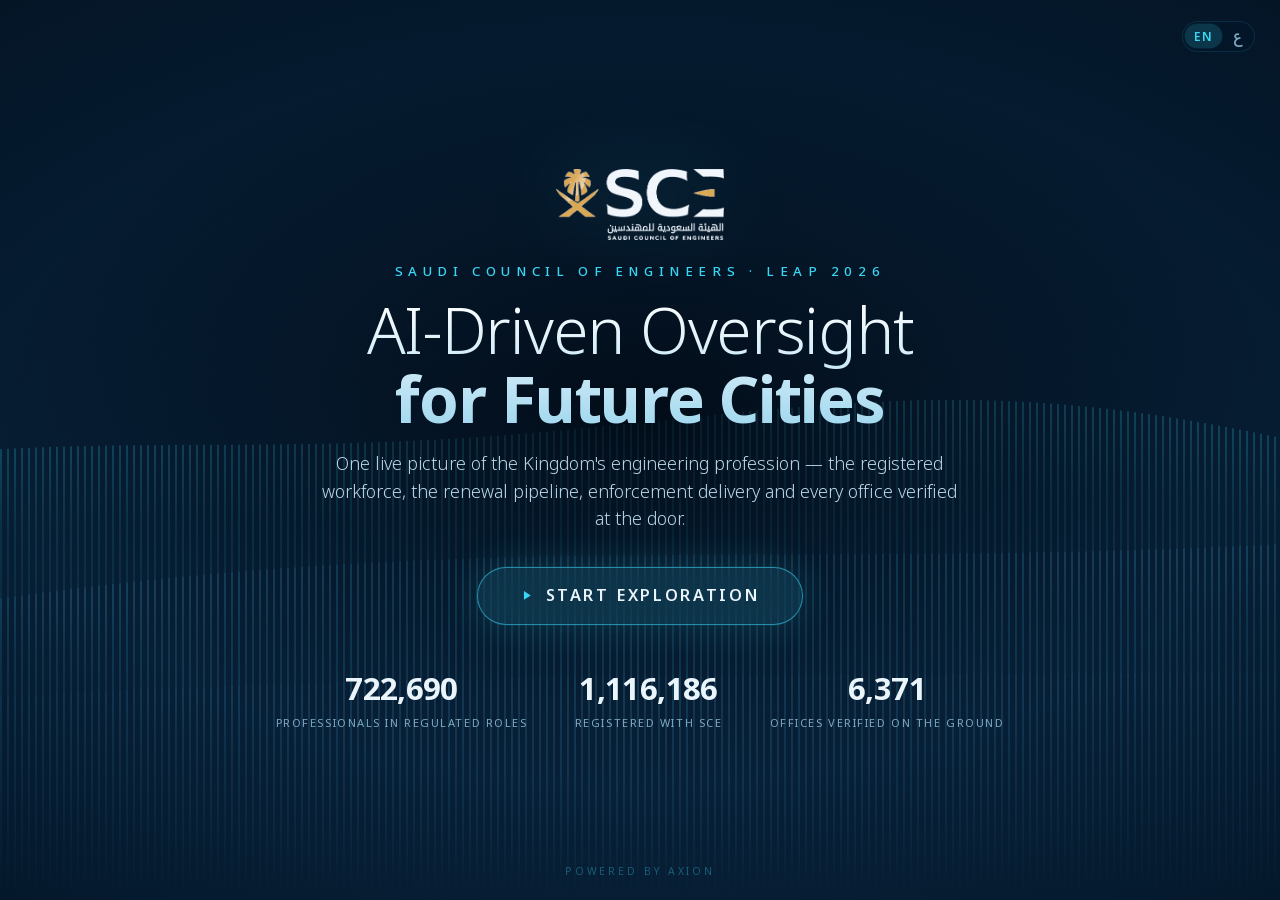
==== SCE_LEAP_2026.html @ 576e84fd "Initial commit: SCE LEAP KPI dashboards and calculation pack Complete pack with dashboards, KPI calc" ====
<!doctype html>
<html lang="en" dir="ltr">
  <head>
    <meta charset="utf-8" />
    <meta name="viewport" content="width=device-width, initial-scale=1" />
    <title>SCE · Smart Monitoring Center — LEAP 2026</title>
    <meta name="description" content="Saudi Council of Engineers national monitoring dashboards, LEAP 2026." />

    <!-- Everything below is local. The wall has no internet: no CDN, no fonts
         from the network, no map tiles. -->
    <style>
/* Design tokens: SCE colour story on Axion structure.
   Colours come from Data Files/cc.css, everything structural (radii, hairlines,
   spacing, motion, glass) from axion.gen.web frontend/src/app/globals.css. */

@font-face {
  font-family: 'Noto Sans';
  src: url('[data-uri]') format('woff2');
  font-weight: 300 700;
  font-style: normal;
  font-display: block;
}

@font-face {
  font-family: 'Noto Sans Arabic';
  src: url('[data-uri]') format('woff2');
  font-weight: 300 700;
  font-style: normal;
  font-display: block;
}

:root {
  /* --- SCE palette --- */
  --cy: #39d7f5;
  --gold: #d4af5a;
  --green: #3ee6a4;
  --purple: #b48af5;
  --tx: #e9f4fb;
  --tx-2: #bcd8ea;
  --mut: #7fa8c2;
  --mut-2: #5d86a3;
  --sce-navy: #233755;

  --cy-rgb: 57, 215, 245;
  --ink: #03101f;

  --bg: radial-gradient(1900px 1100px at 50% 26%, #062036 0%, #03101f 55%, #020813 100%);
  --scanline: repeating-linear-gradient(0deg, transparent 0 3px, rgba(var(--cy-rgb), 0.012) 3px 4px);

  /* --- Axion structure ---
     One 4px-stepped scale (4/8/12/16) so nested corners can be derived from
     it rather than picked by eye. */
  --radius-card: 16px;
  --radius-md: 12px;
  --radius-sm: 8px;
  --radius-xs: 4px;
  --radius-pill: 999px;

  --hairline: 0.5px;
  --panel-border: rgba(var(--cy-rgb), 0.18);
  --panel-border-strong: rgba(var(--cy-rgb), 0.3);
  --separator: rgba(var(--cy-rgb), 0.12);

  --surface: linear-gradient(165deg, rgba(7, 34, 58, 0.72), rgba(4, 21, 37, 0.82));
  --surface-flat: rgba(4, 24, 43, 0.84);
  --control: rgba(var(--cy-rgb), 0.06);
  --control-hover: rgba(var(--cy-rgb), 0.12);
  --track: rgba(var(--cy-rgb), 0.1);

  /* One scaling unit drives every size, so the board is designed once at
     2880x1152 and still reads on a laptop preview.

     `--u-scale` is the only knob the room ever needs: the wall's real viewing
     distance is not known until the stand is built, so `[` and `]` nudge it
     live (see shell.js) and the choice is remembered. 1.3 is the default —
     Axion's product scale proportionally upscaled to 2880, then a quarter
     larger again, which is the difference between "a dashboard on a big
     monitor" and something readable from across a stand. */
  --u-scale: 1.3;
  --u: clamp(0.74px, min(100vw / 2880, 100vh / 1152) * var(--u-scale), 2.4px);

  --pad-card: calc(16 * var(--u));
  --gap-grid: calc(8 * var(--u));

  /* Axion's own type scale, expressed in units instead of px: a 14px card
     title becomes 20u, a 12px chip 16u, an 11px axis tick 11 chart-units. At
     the default --u-scale the wall lands on 26px titles and 75px indicators. */
  --fs-title: calc(20 * var(--u));
  --fs-chip: calc(16 * var(--u));
  --fs-label: calc(16.5 * var(--u));
  --fs-body: calc(20 * var(--u));
  --fs-note: calc(17 * var(--u));
  --fs-micro: calc(14 * var(--u));
  --fs-kpi: calc(58 * var(--u));
  --fs-kpi-sm: calc(42 * var(--u));
  --fs-kpi-lg: calc(70 * var(--u));
  --fs-hud: calc(74 * var(--u));

  /* Chart geometry unit. Every px constant in chart-dsl.js is multiplied by
     this, so Axion's ratios survive and only the scale changes: an 11px axis
     tick, a 3px bar radius and a 16px group gap keep their relationship at any
     resolution. Read once per resize by Chart.refreshUnit(). */
  --chart-u: calc(var(--u) * 1.45);

  --chart-grid: rgba(var(--cy-rgb), 0.1);
  --chart-tick: var(--mut);
  --chart-label: var(--tx-2);
  --chart-value: var(--tx);
  /* The ground a sunburst's sibling hairline is drawn in — the page behind the
     card, so the separator reads as a gap rather than a stroke. */
  --chart-ground: #051b30;

  /* Latin first even in Arabic: the Arabic subset carries no Latin glyphs, so
     digits and the few Latin words ("LEAP 2026", "SAR") need the fallback. */
  --font: 'Noto Sans', 'Noto Sans Arabic', -apple-system, BlinkMacSystemFont, 'Segoe UI', sans-serif;
  --font-ar: 'Noto Sans Arabic', 'Noto Sans', -apple-system, BlinkMacSystemFont, sans-serif;

  --ease: cubic-bezier(0.2, 0.8, 0.2, 1);
  --dur-fast: 160ms;
  --dur: 200ms;
  /* Marks and counters share one duration so a bar finishes growing on the
     same frame its number lands (Counter.DURATION). */
  --dur-enter: 600ms;

  --glow-spectrum: 0 0 0.5px 0.5px rgba(var(--cy-rgb), 0.12);
  --glow-drag: 0 24px 60px rgba(0, 0, 0, 0.7);
  --blur-glass: blur(24px);

  /* --- Chip-tabs motion (sliding-pill segmented control) ---
     Lead/trail split reads as a liquid stretch: the edge in the direction of
     travel arrives first, the trailing edge lags and catches up. */
  --chip-ease: var(--ease);
  --chip-ease-pop: cubic-bezier(0.34, 1.4, 0.64, 1);
  --chip-dur-lead: var(--dur-fast);
  --chip-dur-trail: 240ms;
  --chip-dur-press: 100ms;
  --chip-dur-pop: 220ms;
  --chip-hold: 100ms;
  --chip-fill: rgba(var(--cy-rgb), 0.16);
  /* In flight the pill thins out to a hairline ring rather than vanishing.
     A fully transparent travelling pill animates correctly but is invisible
     the whole way, which reads as no animation at all — the highlight simply
     blinks from one segment to the next. */
  --chip-fill-ghost: rgba(var(--cy-rgb), 0.06);
  --chip-rim: 0 0 0 0.5px rgba(var(--cy-rgb), 0.5);
  /* resting active state matches the steady spectrum glow every other
     active control on the dashboard uses (.lang-btn.is-on, [data-on] nav
     items); arrival gets a brief bloom on top before settling back to it. */
  --chip-glow-bloom: var(--glow-spectrum), 0 0 calc(6 * var(--u)) rgba(var(--cy-rgb), 0.4);

  /* --- Shell geometry --- */
  --shell-header: calc(96 * var(--u));
  --shell-ticker: calc(52 * var(--u));
  --shell-pad: calc(14 * var(--u));
  --grid-cols: 24;
  --grid-rows: 8;
  /* Fixed rather than scaled: the gesture maths reads it as a constant, and
     Axion's 8px gutter is right at any of the sizes this ever runs at. */
  --grid-gap: 8px;
}

    </style>
    <style>
*,
*::before,
*::after {
  box-sizing: border-box;
  margin: 0;
  padding: 0;
}

html,
body {
  height: 100%;
  overflow: hidden;
}

body {
  background: var(--bg) fixed;
  color: var(--tx);
  font: 400 14px/1.45 var(--font);
  -webkit-font-smoothing: antialiased;
  text-rendering: optimizeLegibility;
}

/* Command-centre scanline, above content but inert. */
body::after {
  content: '';
  position: fixed;
  inset: 0;
  pointer-events: none;
  z-index: 900;
}

button {
  font: inherit;
  color: inherit;
  background: none;
  border: none;
  cursor: pointer;
}

/* Numbers must never reflow while a counter runs, and a numeric run keeps its
   own LTR order inside Arabic copy — Axion's NUMERIC_ISOLATE. */
.num,
.ax-num,
.ax-kpi-value,
.hud-value {
  font-variant-numeric: tabular-nums;
  font-feature-settings: 'tnum' 1;
}

.ax-num,
.num {
  unicode-bidi: isolate;
}

/* The Arabic subset carries no Latin glyphs, so the stack keeps 'Noto Sans'
   behind it for digits, "LEAP 2026" and "SAR". */
[dir='rtl'],
.ar {
  font-family: var(--font-ar);
}

/* Arabic sits lower and taller than Latin at the same size; a touch less
   letter-spacing and a touch more leading keeps the two boards the same
   density rather than making the Arabic one look crowded. */
[dir='rtl'] body,
.ar {
  letter-spacing: 0;
}

::-webkit-scrollbar {
  width: 6px;
  height: 6px;
}

::-webkit-scrollbar-thumb {
  background: rgba(var(--cy-rgb), 0.2);
  border-radius: 3px;
}

::selection {
  background: rgba(var(--cy-rgb), 0.3);
}

.sr-only {
  position: absolute;
  width: 1px;
  height: 1px;
  overflow: hidden;
  clip: rect(0 0 0 0);
  white-space: nowrap;
}

    </style>
    <style>
/* Ported from axion.gen.web frontend/src/shared/ui/grid/grid.css.
   Geometry is a CSS calc() over container-query units, so a horizontal resize
   relays out entirely in CSS and only the row height is touched by JS. */

/* `container-type: size` (not just inline-size) so the row pitch can be derived
   from 100cqh. The board then fills its stage exactly, at 2880x1152 or any
   other height, with no JavaScript in the loop. */
[data-grid-surface] {
  position: relative;
  width: 100%;
  height: 100%;
  container-type: size;
}

[data-grid-item] {
  position: absolute;
  top: 0;
  left: 0;
  display: flex;
  --grid-unit-x: calc((100cqw + var(--grid-gap)) / var(--grid-cols));
  --grid-unit-y: calc((100cqh + var(--grid-gap)) / var(--grid-rows));
  width: calc(var(--grid-item-w) * var(--grid-unit-x) - var(--grid-gap));
  height: calc(var(--grid-item-h) * var(--grid-unit-y) - var(--grid-gap));
  transform: translate(
    calc(var(--grid-item-x) * var(--grid-unit-x)),
    calc(var(--grid-item-y) * var(--grid-unit-y))
  );
}

/* Only during a gesture do widgets ease between snap steps. At rest there is
   deliberately no geometry transition, so a window resize tracks 100cqw
   instantly and the gaps never breathe. */
body.grid-dragging [data-grid-item] {
  transition:
    transform var(--dur-fast) var(--ease),
    width var(--dur-fast) var(--ease),
    height var(--dur-fast) var(--ease),
    box-shadow var(--dur-fast) var(--ease);
}

body.grid-dragging {
  user-select: none;
  cursor: grabbing;
}

[data-grid-item][data-moving] {
  z-index: 40;
}

[data-resize-handle] {
  position: absolute;
  z-index: 5;
  opacity: 0;
  transition: opacity var(--dur-fast) var(--ease);
}

[data-grid-item]:hover [data-resize-handle],
[data-grid-item][data-resizing] [data-resize-handle] {
  opacity: 1;
}

[data-resize-handle='s'] {
  left: 14px;
  right: 14px;
  bottom: -3px;
  height: 8px;
  cursor: ns-resize;
}

[data-resize-handle='e'] {
  top: 14px;
  bottom: 14px;
  right: -3px;
  width: 8px;
  cursor: ew-resize;
}

[data-resize-handle='w'] {
  top: 14px;
  bottom: 14px;
  left: -3px;
  width: 8px;
  cursor: ew-resize;
}

[data-resize-handle='se'] {
  right: -3px;
  bottom: -3px;
  width: 16px;
  height: 16px;
  cursor: nwse-resize;
}

[data-resize-handle='sw'] {
  left: -3px;
  bottom: -3px;
  width: 16px;
  height: 16px;
  cursor: nesw-resize;
}

/* Axion's resize affordance: a short dash that grows while dragging. */
[data-resize-handle]::after {
  content: '';
  position: absolute;
  inset: 0;
  margin: auto;
  border-radius: var(--radius-pill);
  background: rgba(var(--cy-rgb), 0.55);
  transition:
    width var(--dur) cubic-bezier(0.34, 1.56, 0.64, 1),
    height var(--dur) cubic-bezier(0.34, 1.56, 0.64, 1),
    filter var(--dur) ease;
}

[data-resize-handle='s']::after,
[data-resize-handle='n']::after {
  width: 28px;
  height: 3px;
}

[data-resize-handle='e']::after,
[data-resize-handle='w']::after {
  width: 3px;
  height: 28px;
}

[data-resize-handle='se']::after,
[data-resize-handle='sw']::after {
  width: 10px;
  height: 10px;
  border-radius: 3px;
  background: rgba(var(--cy-rgb), 0.4);
}

[data-grid-item][data-resizing] [data-resize-handle]::after {
  filter: drop-shadow(0 0 8px rgba(var(--cy-rgb), 0.6));
}

    </style>
    <style>
/* Widget card anatomy mirrors axion.gen.web
   frontend/src/shared/ui/grid/Widget.tsx: 16px radius, 0.5px hairline, 12px
   padding, a header row separated by a hairline that doubles as the drag
   handle, and a flex body that owns all remaining height. */

/* The card is the grid item's only in-flow child and must take all of it —
   otherwise short content shrinks the card and tall content spills past it. */
.widget {
  display: flex;
  flex: 1;
  min-width: 0;
  min-height: 0;
  flex-direction: column;
  gap: var(--pad-card);
  overflow: hidden;
  padding: var(--pad-card);
  border: var(--hairline) solid var(--panel-border);
  border-radius: var(--radius-card);
  background: var(--surface);
  box-shadow:
    var(--glow-spectrum),
    inset 0 0 30px rgba(var(--cy-rgb), 0.03);
  transition: box-shadow var(--dur-fast) var(--ease);
}

[data-grid-item][data-moving] .widget,
[data-grid-item][data-resizing] .widget {
  border-color: var(--panel-border-strong);
  box-shadow:
    var(--glow-drag),
    0 0 0 1px rgba(var(--cy-rgb), 0.4);
}

.widget-head {
  display: flex;
  flex: none;
  align-items: center;
  justify-content: space-between;
  gap: calc(8 * var(--u));
  padding-bottom: var(--pad-card);
  border-bottom: var(--hairline) solid var(--separator);
  cursor: grab;
  user-select: none;
}

body.grid-dragging .widget-head {
  cursor: grabbing;
}

/* Axion's card title is sentence case, near-white and quiet, so the numbers in
   the body are the loudest thing on the panel. The tracked cyan uppercase this
   replaces is the house style of a control room, not of a product; the cyan
   moves to the mark on the left, where it still says SCE without shouting. */
.widget-title {
  display: flex;
  overflow: hidden;
  min-width: 0;
  align-items: center;
  gap: calc(9 * var(--u));
  color: var(--tx);
  font-size: var(--fs-title);
  font-weight: 600;
  letter-spacing: 0.005em;
  white-space: nowrap;
}

.widget-title::before {
  width: calc(3 * var(--u));
  height: calc(15 * var(--u));
  flex: none;
  border-radius: var(--radius-pill);
  background: var(--cy);
  box-shadow: 0 0 calc(8 * var(--u)) rgba(var(--cy-rgb), 0.55);
  content: '';
}

.widget-title .label {
  overflow: hidden;
  min-width: 0;
  flex-shrink: 1;
  text-overflow: ellipsis;
}

/* Shrinks far faster than the primary label, so a narrow header gives up the
   other-language gloss rather than truncating the name of the panel. */
.widget-title .gloss {
  overflow: hidden;
  min-width: 0;
  /* Absorbs essentially all the shrink: the panel's own name is the last thing
     a narrow header gives up. */
  flex-shrink: 1000;
  color: var(--mut-2);
  font-size: 0.85em;
  font-weight: 400;
  letter-spacing: 0;
  text-overflow: ellipsis;
}

/* Body height is fixed by flex before any view renders, so switching a view
   swaps only the inner content and the panel geometry never moves.

   It is also the container the body's own type measures against: with the
   scale raised to product size, a headline that fits a three-row panel would
   burst a two-row one, so the pieces that can dominate a panel -- indicator
   values, gauge and donut centres -- are capped against this box rather than
   trusting the design unit alone. */
.widget-body {
  position: relative;
  display: flex;
  overflow: hidden;
  flex: 1;
  min-height: 0;
  flex-direction: column;
  container-type: size;
}

.widget-view {
  display: flex;
  flex: 1;
  min-height: 0;
  flex-direction: column;
}

/* --- Frosted chips, from Axion's FROSTED_PILL --- */
/* One segmented control rather than loose buttons, which is how Axion switches
   a widget's view and what makes the row read as a product affordance. */
.chips {
  /* Single source for the track's inset — read by the pill's position
     *and* by its radius below, so the two can never drift apart the way a
     hardcoded pixel figure eventually does. Concentric corners are
     outerRadius - inset, not a second radius token picked by eye. */
  --track-pad: calc(3 * var(--u));
  position: relative;
  display: flex;
  flex: none;
  gap: calc(2 * var(--u));
  padding: var(--track-pad);
  border: var(--hairline) solid var(--separator);
  border-radius: var(--radius-md);
  background: var(--track);
  /* the pill can pop slightly past its own edges on press */
  overflow: visible;
  touch-action: pan-y;
}

/* Sliding pill: an absolutely positioned layer under the chip labels, moved
   by JS (left/right) so the highlight glides between segments instead of
   jump-cutting. --pl/--pr/--pt/--pe are retuned per-gesture from JS so a
   drag can be instantaneous while a tap keeps the liquid-stretch glide. */
.chip-pill {
  position: absolute;
  top: var(--track-pad);
  bottom: var(--track-pad);
  left: 0;
  right: 0;
  z-index: 0;
  border-radius: calc(var(--radius-md) - var(--track-pad));
  background-color: var(--chip-fill);
  pointer-events: none;
  transform: translateZ(0);
  --pl: var(--chip-dur-trail);
  --pr: var(--chip-dur-trail);
  --pt: var(--chip-dur-press);
  --pe: var(--chip-ease);
  transition:
    left var(--pl) var(--chip-ease),
    right var(--pr) var(--chip-ease),
    transform var(--pt) var(--pe),
    background-color var(--dur-fast) var(--chip-ease),
    box-shadow var(--dur-fast) var(--chip-ease);
}

@media (prefers-reduced-motion: reduce) {
  .chip-pill,
  .chip {
    transition: none !important;
  }
}

.chip {
  position: relative;
  z-index: 1;
  padding: calc(5 * var(--u)) calc(13 * var(--u));
  border: var(--hairline) solid transparent;
  border-radius: calc(var(--radius-md) - var(--track-pad));
  color: var(--mut);
  font-size: var(--fs-chip);
  font-weight: 500;
  letter-spacing: 0.02em;
  white-space: nowrap;
  cursor: pointer;
  transition: color var(--dur-fast) var(--ease);
}

.chip:hover {
  background: var(--control-hover);
  color: var(--tx);
}

.chip[data-on] {
  color: var(--cy);
  font-weight: 600;
}

.chip[data-on]:hover {
  background: none;
}

/* --- Short cards ---------------------------------------------------------
   At the raised type scale a two-row panel spends a quarter of its height on
   the header and its own padding, which left the chart 84px and a donut the
   size of a coin. The card is a size container, so a short one tightens its
   chrome and hands the difference to the content. The thresholds are in px
   because they are about how much room is left, not about the design unit. */

[data-grid-item] {
  container-type: size;
}

@container (max-height: 280px) {
  .widget {
    gap: calc(9 * var(--u));
    padding: calc(11 * var(--u));
  }

  .widget-head {
    padding-bottom: calc(8 * var(--u));
  }

  .widget-title {
    font-size: calc(16 * var(--u));
    gap: calc(7 * var(--u));
  }

  .widget-title::before {
    height: calc(12 * var(--u));
  }

  .chip {
    padding: calc(3 * var(--u)) calc(9 * var(--u));
    font-size: calc(13 * var(--u));
  }

  .chips {
    --track-pad: calc(2 * var(--u));
  }
}

/* A narrow card with three chips spends two-thirds of its header on them and
   truncates its own name. Chips are the smaller thing on the row, so they are
   the ones that give way. */
@container (max-width: 760px) {
  .chip {
    padding: calc(4 * var(--u)) calc(9 * var(--u));
    font-size: calc(13.5 * var(--u));
  }

  .chips {
    --track-pad: calc(2 * var(--u));
  }
}

    </style>
    <style>
/* Chart DSL styling — the CSS half of assets/js/core/chart-dsl.js.

   Only two jobs here. The SVG kinds get a frame that hands the renderer an
   exact pixel box and nothing else (all their geometry is computed in JS, from
   Axion's own constants). The HTML kinds — progress bars, table, indicator —
   ARE styling, so their anatomy lives here, matching
   ProgressBarsChart.tsx / TableChart.tsx / IndicatorChart.tsx and the shadcn
   table those two lean on.

   Everything that can dominate a panel is capped against its own container
   (`min(token, N cqh)`): the same markup runs one-up in a tall panel and
   four-up in a short one, so a headline has to measure itself against the box
   it landed in rather than against the design unit alone. */

/* --- Frame ---------------------------------------------------------------- */

/* Always a column: the plot row (which may carry a side legend) and the note
   under it. Without this shell a side legend and a note become two columns
   flanking the plot, and the plot gets nothing. */
.ax-chart-shell {
  display: flex;
  flex: 1;
  min-width: 0;
  min-height: 0;
  flex-direction: column;
}

.ax-chart {
  display: flex;
  flex: 1;
  min-width: 0;
  min-height: 0;
  flex-direction: column;
}

.ax-chart--h {
  flex-direction: row;
  align-items: stretch;
}

.ax-chart--right {
  flex-direction: row-reverse;
}

/* A panel taller than it is wide has no room for a legend beside the plot, so
   it goes underneath — the adaptive donut layout from the SCE prototypes. */
[data-orient='col'] .ax-chart--h {
  flex-direction: column;
}

[data-orient='col'] .ax-chart--right {
  flex-direction: column;
}

/* The renderer is handed this box's size and paints absolutely inside it, so
   the SVG can never feed its own height back into layout and oscillate. */
.ax-chart-area {
  position: relative;
  overflow: hidden;
  flex: 1;
  min-width: 0;
  min-height: 0;
}

.ax-svg {
  position: absolute;
  inset: 0;
  /* Charts are laid out in LTR space and mirror their coordinates explicitly,
     so pin the frame the way SVG_LTR_FRAME does and the ambient dir can never
     flip text-anchor semantics out from under the renderer. */
  direction: ltr;
  overflow: visible;
}

.ax-grid line,
.ax-grid path {
  stroke: var(--chart-grid);
  stroke-width: 1;
  fill: none;
}

.ax-axis-line {
  stroke: var(--chart-grid);
  stroke-width: 1;
}

.ax-chart-note {
  flex: none;
  padding-top: calc(6 * var(--u));
  color: var(--mut-2);
  font-size: min(var(--fs-micro), 11cqh);
  line-height: 1.3;
}

/* --- Legend (shared/legend.tsx) ------------------------------------------ */

.ax-legend {
  display: flex;
  overflow: hidden;
  flex: none;
  flex-wrap: wrap;
  justify-content: center;
  gap: calc(3 * var(--u)) calc(16 * var(--u));
  color: var(--mut);
  font-size: min(var(--fs-note), 13cqh);
}

.ax-legend--bottom {
  padding-top: calc(10 * var(--u));
}

.ax-legend--top {
  padding-bottom: calc(10 * var(--u));
}

/* A side legend is a column that shares the row with the plot. */
.ax-legend--left,
.ax-legend--right {
  display: flex;
  min-width: 0;
  max-width: 42%;
  flex-direction: column;
  flex-wrap: nowrap;
  justify-content: center;
  gap: calc(7 * var(--u));
  padding-inline-start: calc(14 * var(--u));
}

.ax-legend--left {
  padding-inline-start: 0;
  padding-inline-end: calc(14 * var(--u));
}

[data-orient='col'] .ax-legend--left,
[data-orient='col'] .ax-legend--right {
  max-width: 100%;
  flex-direction: row;
  flex-wrap: wrap;
  padding: calc(10 * var(--u)) 0 0;
}

.ax-legend-item {
  display: flex;
  min-width: 0;
  align-items: center;
  gap: calc(6 * var(--u));
}

.ax-legend-dot {
  width: calc(10 * var(--u));
  height: calc(10 * var(--u));
  flex: none;
}

.ax-legend-label {
  overflow: hidden;
  flex: 1;
  color: var(--tx-2);
  text-overflow: ellipsis;
  white-space: nowrap;
}

.ax-legend-value {
  flex: none;
  color: var(--tx);
  font-weight: 600;
}

/* --- Entry animation -----------------------------------------------------
   Marks arrive once, on the render that mounts them. A resize redraw paints
   the final state, so dragging a panel edge never replays the growth. */

.ax-mark,
.ax-mark-label,
.ax-mark-radial,
.ax-sankey-links,
.ax-line {
  transition:
    transform var(--dur-enter) var(--ease),
    opacity var(--dur-enter) var(--ease),
    stroke-dashoffset var(--dur-enter) var(--ease);
}

.ax-mark.is-entering {
  transform: var(--ax-grow, scale(1, 0.001));
}

.ax-mark-label.is-entering {
  opacity: 0;
}

.ax-mark-radial.is-entering {
  opacity: 0;
  transform: scale(0.94);
}

.ax-sankey-links.is-entering {
  opacity: 0;
}

.ax-line.is-entering {
  stroke-dashoffset: 1;
}

.ax-line {
  stroke-dashoffset: 0;
}

/* --- Progress bars (ProgressBarsChart.tsx) -------------------------------
   Equal grid rows rather than a stack: the same list renders three deep in a
   two-row panel and six deep in a four-row one, so the rows are handed their
   height by the panel instead of asking for it. Each row is then its own
   container and its label and track measure against that. */

.ax-bars {
  display: grid;
  flex: 1;
  min-height: 0;
  padding: calc(4 * var(--u)) 0;
  gap: calc(8 * var(--u));
  grid-auto-rows: 1fr;
}

.ax-bars-row {
  display: flex;
  overflow: hidden;
  min-height: 0;
  flex-direction: column;
  justify-content: center;
  container-type: size;
}

.ax-bars-head {
  display: flex;
  align-items: baseline;
  justify-content: space-between;
  gap: calc(10 * var(--u));
  margin-bottom: min(calc(6 * var(--u)), 12cqh);
  font-size: min(var(--fs-body), 46cqh);
}

.ax-bars-label {
  overflow: hidden;
  color: var(--tx);
  text-overflow: ellipsis;
  white-space: nowrap;
}

.ax-bars-value {
  flex: none;
  color: var(--mut);
}

.ax-bars-track {
  display: flex;
  overflow: hidden;
  height: min(calc(9 * var(--u)), 24cqh);
  flex: none;
  border-radius: calc(4 * var(--u));
}

/* The fill hugs the inline start, so it grows from the right in RTL with no
   coordinate mirroring — the reason the original renders this in HTML. */
.ax-bars-fill {
  width: 0;
  height: 100%;
  border-radius: inherit;
  transition: width var(--dur-enter) var(--ease);
}

.ax-bars-note {
  overflow: hidden;
  margin-top: min(calc(4 * var(--u)), 10cqh);
  color: var(--mut-2);
  font-size: min(var(--fs-micro), 22cqh);
  white-space: nowrap;
}

/* --- Table (TableChart.tsx over the shadcn table) ----------------------- */

.ax-table-wrap {
  display: flex;
  overflow: hidden;
  flex: 1;
  min-height: 0;
  flex-direction: column;
}

/* `--ax-rows` is written by the renderer. The header counts as a row and a row
   is about 1.9x its type, so the fit is ~100cqh / ((rows + 1) * 1.9). */
.ax-table {
  width: 100%;
  flex: 1;
  border-collapse: collapse;
  font-size: min(var(--fs-body), calc(50cqh / (var(--ax-rows, 6) + 1)));
  table-layout: fixed;
}

.ax-table th {
  padding-bottom: min(calc(7 * var(--u)), 2cqh);
  border-bottom: var(--hairline) solid var(--separator);
  color: var(--mut);
  font-size: 0.84em;
  font-weight: 500;
  letter-spacing: 0.06em;
  text-align: start;
  text-transform: uppercase;
  white-space: nowrap;
}

.ax-table td {
  overflow: hidden;
  padding: min(calc(4 * var(--u)), 1cqh) 0;
  border-bottom: var(--hairline) solid var(--separator);
  color: var(--tx-2);
  text-overflow: ellipsis;
  white-space: nowrap;
}

.ax-table tr:last-child td {
  border-bottom: none;
}

.ax-table th.is-end,
.ax-table td.is-end {
  padding-inline-start: calc(10 * var(--u));
  text-align: end;
}

.ax-table td.is-end {
  color: var(--tx);
  font-weight: 600;
}

.ax-table-rank {
  width: calc(26 * var(--u));
  color: var(--mut-2);
  font-size: 0.84em;
}

/* --- Indicator tiles (IndicatorChart.tsx) -------------------------------- */

.ax-kpis {
  display: grid;
  flex: 1;
  min-height: 0;
  gap: calc(8 * var(--u));
  grid-auto-rows: 1fr;
}

/* Size containment as well as overflow: a long label must not push the tile
   past its grid row, which is what made four-up panels spill. */
.ax-kpi {
  display: flex;
  overflow: hidden;
  min-width: 0;
  min-height: 0;
  flex-direction: column;
  justify-content: center;
  padding: min(calc(12 * var(--u)), 10cqh) calc(16 * var(--u));
  border: var(--hairline) solid rgba(var(--cy-rgb), 0.12);
  border-radius: var(--radius-md);
  background: rgba(var(--cy-rgb), 0.04);
  container-type: size;
}

.ax-kpi-value {
  color: var(--tx);
  font-size: min(var(--fs-kpi), 46cqh);
  font-weight: 700;
  letter-spacing: -0.02em;
  line-height: 1.04;
  white-space: nowrap;
}

.ax-kpi.is-sm .ax-kpi-value {
  font-size: min(var(--fs-kpi-sm), 40cqh);
}

.ax-kpi.is-lg .ax-kpi-value {
  font-size: min(var(--fs-kpi-lg), 46cqh);
}

.ax-kpi.is-xl .ax-kpi-value {
  font-size: min(var(--fs-hud), 54cqh);
}

.ax-kpi-unit {
  margin-inline-start: 0.14em;
  font-size: 0.42em;
  font-weight: 600;
  letter-spacing: 0;
  opacity: 0.72;
}

.ax-kpi-label {
  overflow: hidden;
  margin-top: min(calc(6 * var(--u)), 8cqh);
  color: var(--mut);
  font-size: min(var(--fs-label), 19cqh);
  font-weight: 500;
  letter-spacing: 0.05em;
  line-height: 1.28;
  text-transform: uppercase;
}

.ax-kpi-note {
  overflow: hidden;
  margin-top: min(calc(3 * var(--u)), 5cqh);
  color: var(--mut-2);
  font-size: min(var(--fs-micro), 11cqh);
  line-height: 1.3;
}

/* The delta pill, from IndicatorChart's rounded-full chip. */
.ax-kpi-delta {
  display: inline-flex;
  width: fit-content;
  align-items: center;
  gap: calc(5 * var(--u));
  margin-top: min(calc(6 * var(--u)), 8cqh);
  padding: calc(2 * var(--u)) calc(10 * var(--u));
  border-radius: var(--radius-pill);
  background: var(--control);
  color: var(--mut);
  font-size: min(var(--fs-note), 12cqh);
  font-weight: 500;
}

.ax-kpi-delta-arrow {
  font-size: 1.05em;
  line-height: 1;
}

/* --- Reduced motion ----------------------------------------------------- */

@media (prefers-reduced-motion: reduce) {
  .ax-mark,
  .ax-mark-label,
  .ax-mark-radial,
  .ax-sankey-links,
  .ax-line,
  .ax-bars-fill {
    transition-duration: 1ms;
  }
}

    </style>
    <style>
.map {
  position: relative;
  overflow: hidden;
  flex: 1;
  min-height: 0;
  border: var(--hairline) solid rgba(var(--cy-rgb), 0.16);
  border-radius: var(--radius-md);
  background: #03101f;
}

.map-svg {
  display: block;
  width: 100%;
  height: 100%;
}

/* Fades the plate into the panel. It belongs here rather than baked into the
   image: the renderer crops the plate differently for every panel shape, so a
   vignette painted into the pixels would drift off the visible edges. */
.map::after {
  position: absolute;
  background: radial-gradient(120% 110% at 50% 48%, transparent 52%, rgba(2, 10, 20, 0.82) 100%);
  content: '';
  inset: 0;
  pointer-events: none;
}

.map-ground {
  fill: #020a14;
}

.map-plate {
  opacity: 0.96;
}

/* Knocks back everything the mask leaves showing, i.e. every country that is
   not Saudi Arabia. */
.map-scrim {
  fill: rgba(2, 10, 20, 0.62);
}

.map-focus {
  fill: rgba(var(--cy-rgb), 0.05);
  stroke: rgba(var(--cy-rgb), 0.6);
  stroke-width: 0.03;
  stroke-linejoin: round;
  paint-order: stroke;
}

/* The bubbles now sit on a real basemap rather than an empty silhouette, so
   they carry more fill and a glow to stay clearly in front of it. */
.map-dot {
  fill: currentColor;
  fill-opacity: 0.3;
  stroke: currentColor;
  stroke-opacity: 0.95;
  stroke-width: 0.022;
  filter: drop-shadow(0 0 0.06px currentColor);
}

.map-dot--solid {
  fill-opacity: 0.8;
  stroke-opacity: 1;
}

.map-dot--muted {
  color: var(--gold) !important;
  fill-opacity: 0.35;
}

/* Field-verification variants: the dot's colour carries the licence state, so
   it overrides the mode tone rather than shading it. */
.map-dot--ok {
  color: var(--green) !important;
}

.map-dot--mid {
  color: #a3d977 !important;
}

.map-dot--warn {
  color: var(--gold) !important;
}

.map-hud {
  z-index: 1;
  position: absolute;
  top: calc(14 * var(--u));
  inset-inline-start: calc(16 * var(--u));
  padding: calc(10 * var(--u)) calc(18 * var(--u));
  border: var(--hairline) solid var(--panel-border-strong);
  border-radius: var(--radius-md);
  background: rgba(4, 24, 43, 0.72);
  box-shadow: var(--glow-spectrum);
  backdrop-filter: var(--blur-glass);
}

.map-hud-value {
  font-size: var(--fs-hud);
  font-weight: 700;
  letter-spacing: -0.03em;
  line-height: 1;
}

.map-hud-value .unit {
  margin-left: 0.1em;
  font-size: 0.42em;
  font-weight: 600;
  opacity: 0.75;
}

.map-hud-label {
  margin-top: calc(6 * var(--u));
  color: var(--mut);
  font-size: var(--fs-label);
  font-weight: 500;
  letter-spacing: 0.08em;
  text-transform: uppercase;
}

.map-foot {
  z-index: 1;
  position: absolute;
  bottom: calc(12 * var(--u));
  inset-inline-start: calc(16 * var(--u));
  max-width: 76%;
  display: flex;
  gap: calc(14 * var(--u));
  padding: calc(7 * var(--u)) calc(14 * var(--u));
  border: var(--hairline) solid var(--separator);
  border-radius: var(--radius-sm);
  background: rgba(4, 24, 43, 0.78);
  backdrop-filter: var(--blur-glass);
  color: var(--mut);
  font-size: var(--fs-note);
  letter-spacing: 0.02em;
}

.map-foot .key {
  display: inline-flex;
  align-items: center;
  gap: calc(5 * var(--u));
}

.map-foot .key i {
  width: calc(8 * var(--u));
  height: calc(8 * var(--u));
  border-radius: 50%;
  background: currentColor;
}

/* The only Axion mark anywhere in the experience, tucked into the map corner
   exactly as agreed in the kick-off — the corner opposite the HUD, so the whole
   bottom edge stays free for the panel's note. (It used to share the bottom
   with the note and the two ran into each other on a wide map.) */
.map-credit {
  z-index: 1;
  position: absolute;
  inset-inline-end: calc(16 * var(--u));
  top: calc(16 * var(--u));
  display: flex;
  align-items: center;
  gap: calc(12 * var(--u));
  color: rgba(var(--cy-rgb), 0.38);
  font-size: var(--fs-micro);
  letter-spacing: 0.16em;
  text-transform: uppercase;
}

/* Carto and OSM require the credit; it sits with the Axion mark rather than
   competing with it. */
.map-attr {
  color: rgba(var(--cy-rgb), 0.22);
  letter-spacing: 0.06em;
  text-transform: none;
}

    </style>
    <style>
/* Tile stagger. `--enter-delay` is written per widget in reading order on the
   way in and in reverse on the way out. */

[data-grid-item] {
  opacity: 1;
  transition:
    opacity var(--dur) var(--ease) var(--enter-delay, 0ms),
    translate var(--dur) var(--ease) var(--enter-delay, 0ms);
  translate: 0 0;
}

[data-grid-item][data-entering] {
  opacity: 0;
  transition: none;
  translate: 0 calc(10 * var(--u));
}

[data-grid-item][data-leaving] {
  opacity: 0;
  transition:
    opacity 200ms var(--ease) var(--enter-delay, 0ms),
    translate 200ms var(--ease) var(--enter-delay, 0ms);
  translate: 0 calc(-6 * var(--u));
}

/* Geometry transitions during a drag must not inherit the stagger delay. */
body.grid-dragging [data-grid-item] {
  transition-delay: 0ms;
}

@media (prefers-reduced-motion: reduce) {
  [data-grid-item],
  [data-grid-item][data-entering],
  [data-grid-item][data-leaving] {
    transition-duration: 1ms;
    translate: 0 0;
  }

  .ax-bars-fill {
    transition-duration: 1ms;
  }
}

    </style>
    <style>
.shell {
  display: flex;
  height: 100vh;
  flex-direction: column;
}

/* --- Header --- */
.hdr {
  position: relative;
  display: flex;
  height: var(--shell-header);
  flex: none;
  align-items: center;
  justify-content: space-between;
  padding: 0 calc(24 * var(--u));
  border-bottom: var(--hairline) solid var(--panel-border);
  background: linear-gradient(180deg, rgba(4, 24, 43, 0.9), rgba(4, 24, 43, 0));
}

.hdr-brand {
  display: flex;
  min-width: calc(360 * var(--u));
  align-items: center;
  gap: calc(16 * var(--u));
}

.hdr-logo {
  height: calc(54 * var(--u));
  filter: drop-shadow(0 0 18px rgba(var(--cy-rgb), 0.22));
}

.hdr-rule {
  width: var(--hairline);
  height: calc(44 * var(--u));
  background: var(--panel-border);
}

.hdr-title {
  color: var(--tx);
  font-size: calc(22 * var(--u));
  font-weight: 600;
  letter-spacing: 0.18em;
  text-transform: uppercase;
}

/* The other-language gloss under the centre name. It shrinks and gives way
   before the name does, and carries the script it is actually written in. */
.hdr-sub {
  overflow: hidden;
  max-width: calc(420 * var(--u));
  margin-top: calc(3 * var(--u));
  color: var(--mut);
  font-size: calc(15 * var(--u));
  letter-spacing: 0.1em;
  text-overflow: ellipsis;
  white-space: nowrap;
}

[dir='ltr'] .hdr-sub {
  font-family: var(--font-ar);
}

.hdr-meta {
  display: flex;
  min-width: calc(360 * var(--u));
  align-items: center;
  justify-content: flex-end;
  gap: calc(18 * var(--u));
  text-align: right;
}

.hdr-event {
  color: var(--gold);
  font-size: calc(22 * var(--u));
  font-weight: 600;
  letter-spacing: 0.16em;
}

.hdr-clock {
  margin-top: calc(3 * var(--u));
  color: var(--mut);
  font-size: calc(15 * var(--u));
  font-variant-numeric: tabular-nums;
  letter-spacing: 0.1em;
}

/* --- Cross-cutting navigation --- */
.nav {
  position: absolute;
  left: 50%;
  display: flex;
  align-items: center;
  gap: calc(6 * var(--u));
  padding: calc(5 * var(--u));
  border: var(--hairline) solid var(--panel-border);
  border-radius: var(--radius-pill);
  background: rgba(4, 24, 43, 0.6);
  box-shadow: var(--glow-spectrum);
  backdrop-filter: var(--blur-glass);
  translate: -50% 0;
}

.nav-item {
  position: relative;
  overflow: hidden;
  padding: calc(10 * var(--u)) calc(26 * var(--u));
  border-radius: var(--radius-pill);
  color: var(--mut);
  font-size: calc(17 * var(--u));
  font-weight: 500;
  letter-spacing: 0.12em;
  text-transform: uppercase;
  transition:
    color var(--dur-fast) var(--ease),
    background var(--dur-fast) var(--ease);
}

.nav-item:hover {
  background: var(--control-hover);
  color: var(--tx);
}

.nav-item[data-on] {
  background: rgba(var(--cy-rgb), 0.14);
  color: var(--cy);
  font-weight: 600;
}

/* The slideshow's remaining time reads as a fill under the active label, so the
   room can see the board is about to change without a countdown number. */
.nav-item-fill {
  position: absolute;
  z-index: -1;
  bottom: 0;
  left: 0;
  width: 0;
  height: 100%;
  background: rgba(var(--cy-rgb), 0.16);
}

.nav-play {
  display: flex;
  width: calc(46 * var(--u));
  height: calc(46 * var(--u));
  align-items: center;
  justify-content: center;
  border-radius: 50%;
  margin-left: calc(4 * var(--u));
  background: rgba(var(--cy-rgb), 0.12);
  color: var(--cy);
  transition: background var(--dur-fast) var(--ease);
}

.nav-play:hover {
  background: rgba(var(--cy-rgb), 0.22);
}

.nav-play svg {
  width: calc(19 * var(--u));
  height: calc(19 * var(--u));
  fill: currentColor;
}

.nav-play .icon-pause {
  display: none;
}

.nav-play[data-playing] .icon-play {
  display: none;
}

.nav-play[data-playing] .icon-pause {
  display: block;
}

/* --- Language switch ---
   Axion's segmented control: a recessed track with the active segment lifted
   out of it. Two segments, so it reads as a state rather than a menu. */
.lang {
  display: flex;
  flex: none;
  gap: calc(2 * var(--u));
  padding: calc(3 * var(--u));
  border: var(--hairline) solid var(--separator);
  border-radius: var(--radius-pill);
  background: var(--track);
}

.lang-btn {
  min-width: calc(38 * var(--u));
  padding: calc(5 * var(--u)) calc(12 * var(--u));
  border-radius: var(--radius-pill);
  color: var(--mut);
  font-size: var(--fs-chip);
  font-weight: 600;
  letter-spacing: 0.08em;
  transition:
    color var(--dur-fast) var(--ease),
    background var(--dur-fast) var(--ease);
}

.lang-btn:hover {
  background: var(--control-hover);
  color: var(--tx);
}

.lang-btn.is-on {
  background: rgba(var(--cy-rgb), 0.16);
  box-shadow: var(--glow-spectrum);
  color: var(--cy);
}

/* The Arabic segment is a single glyph and needs the Arabic face plus a little
   more room to sit on the same optical baseline as "EN". */
.lang-btn[lang='ar'] {
  font-family: var(--font-ar);
  font-size: calc(var(--fs-chip) * 1.25);
  letter-spacing: 0;
  line-height: 0.9;
}

/* --- Scale readout ---
   `[` and `]` retune the type scale on the stand; this is the only feedback,
   and it disappears on its own so it can never be left on screen. */
.shell-toast {
  z-index: 1000;
  position: fixed;
  bottom: calc(var(--shell-ticker) + 18 * var(--u));
  left: 50%;
  padding: calc(9 * var(--u)) calc(20 * var(--u));
  border: var(--hairline) solid var(--panel-border-strong);
  border-radius: var(--radius-pill);
  background: rgba(4, 24, 43, 0.86);
  box-shadow: var(--glow-spectrum);
  backdrop-filter: var(--blur-glass);
  color: var(--cy);
  font-size: var(--fs-body);
  font-variant-numeric: tabular-nums;
  font-weight: 600;
  letter-spacing: 0.08em;
  opacity: 0;
  pointer-events: none;
  transition: opacity var(--dur) var(--ease);
  translate: -50% 0;
}

.shell-toast[data-on] {
  opacity: 1;
}

/* Layout reset stays out of the way — the wall must not show product chrome. */
.hdr-reset {
  color: var(--mut-2);
  font-size: var(--fs-micro);
  letter-spacing: 0.1em;
  opacity: 0;
  text-transform: uppercase;
  transition: opacity var(--dur) var(--ease);
}

.hdr:hover .hdr-reset {
  opacity: 1;
}

.hdr-reset:hover {
  color: var(--gold);
}

/* --- Board stage --- */
.stage {
  position: relative;
  flex: 1;
  min-height: 0;
  padding: var(--shell-pad) calc(24 * var(--u));
}

/* width/height must be released explicitly: the grid's own rule sets both to
   100%, which would otherwise beat these insets and overhang the stage. */
.stage > [data-grid-surface] {
  position: absolute;
  top: var(--shell-pad);
  right: calc(24 * var(--u));
  bottom: var(--shell-pad);
  left: calc(24 * var(--u));
  width: auto;
  height: auto;
}

/* --- Ticker ---
   The prototype restarted a single copy, which left a visible hole crossing the
   screen. Two identical halves translated by exactly -50% never show a gap. */
.ticker {
  display: flex;
  overflow: hidden;
  height: var(--shell-ticker);
  flex: none;
  align-items: center;
  border-top: var(--hairline) solid var(--panel-border);
  background: rgba(3, 20, 36, 0.94);
}

.ticker-track {
  display: flex;
  width: max-content;
  flex: none;
  animation: ticker-scroll 90s linear infinite;
}

.ticker-half {
  display: flex;
  flex: none;
  align-items: center;
}

.ticker-item {
  display: flex;
  align-items: center;
  gap: calc(9 * var(--u));
  padding: 0 calc(26 * var(--u));
  color: var(--mut);
  font-size: calc(19 * var(--u));
  letter-spacing: 0.04em;
  white-space: nowrap;
}

.ticker-item::after {
  position: absolute;
  content: '';
}

.ticker-item b {
  color: var(--cy);
  font-variant-numeric: tabular-nums;
  font-weight: 700;
}

.ticker-item .g {
  color: var(--green);
  font-variant-numeric: tabular-nums;
  font-weight: 700;
}

.ticker-item .y {
  color: var(--gold);
  font-variant-numeric: tabular-nums;
  font-weight: 700;
}

.ticker-sep {
  color: rgba(var(--cy-rgb), 0.3);
}

.ticker-item--credit {
  color: rgba(var(--cy-rgb), 0.4);
  letter-spacing: 0.2em;
  text-transform: uppercase;
}

@keyframes ticker-scroll {
  to {
    transform: translateX(-50%);
  }
}

body.grid-dragging .ticker-track {
  animation-play-state: paused;
}

    </style>
    <style>
/* SCE start screen. Deliberately SCE-branded rather than Axion-branded: this is
   the client's front door, so the only Axion mark is the small credit line. */

.splash {
  position: fixed;
  z-index: 1000;
  display: flex;
  flex-direction: column;
  align-items: center;
  justify-content: center;
  background: radial-gradient(1800px 1100px at 50% 58%, #0a2742 0%, #051a2e 45%, #01060e 100%);
  inset: 0;
  opacity: 1;
  transition: opacity 520ms var(--ease);
}

.splash[hidden] {
  display: none;
}

.splash[data-leaving] {
  opacity: 0;
  pointer-events: none;
}

.splash-canvas {
  position: absolute;
  inset: 0;
  width: 100%;
  height: 100%;
}

.splash-veil {
  position: absolute;
  background: radial-gradient(900px 520px at 50% 46%, rgba(1, 8, 18, 0.86) 0%, rgba(1, 8, 18, 0) 72%);
  inset: 0;
}

.splash-inner {
  position: relative;
  display: flex;
  flex-direction: column;
  align-items: center;
  text-align: center;
}

.splash-logo {
  height: calc(96 * var(--u));
  filter: drop-shadow(0 0 40px rgba(var(--cy-rgb), 0.2));
}

.splash-eyebrow {
  margin-top: calc(30 * var(--u));
  color: var(--cy);
  font-size: calc(18 * var(--u));
  font-weight: 500;
  letter-spacing: 0.42em;
  text-transform: uppercase;
}

.splash-title {
  max-width: calc(1500 * var(--u));
  margin-top: calc(20 * var(--u));
  background: linear-gradient(180deg, #ffffff 0%, #9dd6ee 100%);
  -webkit-background-clip: text;
  background-clip: text;
  color: transparent;
  font-size: calc(86 * var(--u));
  font-weight: 300;
  letter-spacing: -0.02em;
  line-height: 1.08;
}

.splash-title b {
  font-weight: 700;
}

.splash-sub {
  max-width: calc(880 * var(--u));
  margin-top: calc(22 * var(--u));
  color: var(--tx-2);
  font-size: calc(24 * var(--u));
  font-weight: 300;
  line-height: 1.55;
}

.splash-cta {
  display: flex;
  align-items: center;
  gap: calc(16 * var(--u));
  padding: calc(22 * var(--u)) calc(56 * var(--u));
  border: var(--hairline) solid rgba(var(--cy-rgb), 0.55);
  border-radius: var(--radius-pill);
  margin-top: calc(46 * var(--u));
  background: rgba(var(--cy-rgb), 0.12);
  box-shadow:
    0 0 40px rgba(var(--cy-rgb), 0.16),
    var(--glow-spectrum);
  backdrop-filter: var(--blur-glass);
  color: var(--tx);
  font-size: calc(22 * var(--u));
  font-weight: 600;
  letter-spacing: 0.16em;
  text-transform: uppercase;
  transition:
    background var(--dur) var(--ease),
    box-shadow var(--dur) var(--ease),
    scale var(--dur) var(--ease);
}

.splash-cta:hover {
  background: rgba(var(--cy-rgb), 0.2);
  box-shadow: 0 0 64px rgba(var(--cy-rgb), 0.28);
  scale: 1.02;
}

.splash-cta svg {
  width: calc(20 * var(--u));
  height: calc(20 * var(--u));
  fill: var(--cy);
}

.splash-stats {
  display: flex;
  gap: calc(64 * var(--u));
  margin-top: calc(56 * var(--u));
}

.splash-stat-value {
  color: var(--tx);
  font-size: calc(42 * var(--u));
  font-weight: 700;
  font-variant-numeric: tabular-nums;
  letter-spacing: -0.02em;
}

.splash-stat-label {
  margin-top: calc(5 * var(--u));
  color: var(--mut);
  font-size: calc(15 * var(--u));
  letter-spacing: 0.14em;
  text-transform: uppercase;
}

.splash-foot {
  position: absolute;
  bottom: calc(28 * var(--u));
  left: 50%;
  color: rgba(var(--cy-rgb), 0.34);
  font-size: var(--fs-micro);
  letter-spacing: 0.28em;
  text-transform: uppercase;
  translate: -50% 0;
}

/* Content rises once, on first paint. */
.splash-inner > * {
  animation: splash-rise 700ms var(--ease) backwards;
}

.splash-inner > *:nth-child(1) { animation-delay: 60ms; }
.splash-inner > *:nth-child(2) { animation-delay: 140ms; }
.splash-inner > *:nth-child(3) { animation-delay: 220ms; }
.splash-inner > *:nth-child(4) { animation-delay: 300ms; }
.splash-inner > *:nth-child(5) { animation-delay: 380ms; }
.splash-inner > *:nth-child(6) { animation-delay: 460ms; }

@keyframes splash-rise {
  from {
    opacity: 0;
    translate: 0 calc(18 * var(--u));
  }
}

@media (prefers-reduced-motion: reduce) {
  .splash-inner > * {
    animation: none;
  }
}

/* The attract screen's own language switch, in the corner opposite the logo's
   optical centre so it never competes with the headline. */
.lang--splash {
  z-index: 3;
  position: absolute;
  top: calc(28 * var(--u));
  inset-inline-end: calc(34 * var(--u));
  background: rgba(4, 24, 43, 0.55);
  backdrop-filter: var(--blur-glass);
}

    </style>
  </head>

  <body>
    <div class="shell">
      <header class="hdr">
        <div class="hdr-brand">
          <img class="hdr-logo" src="[data-uri]" alt="Saudi Council of Engineers" />
          <span class="hdr-rule"></span>
          <div>
            <div class="hdr-title" data-i18n="app.title">Smart Monitoring Center</div>
            <div class="hdr-sub" data-i18n-gloss="app.title"></div>
          </div>
        </div>

        <nav class="nav" id="nav">
          <button class="nav-play" id="navPlay" type="button" aria-label="Play or pause the slideshow">
            <svg class="icon-play" viewBox="0 0 24 24" aria-hidden="true"><path d="M8 5v14l11-7z" /></svg>
            <svg class="icon-pause" viewBox="0 0 24 24" aria-hidden="true"><path d="M6 5h4v14H6zm8 0h4v14h-4z" /></svg>
          </button>
        </nav>

        <div class="hdr-meta">
          <button class="hdr-reset" id="reset" type="button">Reset layout</button>
          <!-- Language switch. Arabic is a full second locale, not a label
               swap: it flips the document direction, which moves every chart's
               category axis to the other side. -->
          <div class="lang" id="lang"></div>
          <div>
            <div class="hdr-event">LEAP 2026</div>
            <div class="hdr-clock" id="clock">·</div>
          </div>
        </div>
      </header>

      <main class="stage" id="stage"></main>

      <div class="ticker" id="ticker"></div>
    </div>

    <section class="splash" id="splash">
      <canvas class="splash-canvas" id="splashCanvas"></canvas>
      <div class="splash-veil"></div>

      <!-- The attract screen carries its own language switch: an Arabic-reading
           visitor should not have to start in English to find the other one. -->
      <div class="lang lang--splash"></div>

      <div class="splash-inner">
        <img class="splash-logo" src="[data-uri]" alt="Saudi Council of Engineers" />
        <div class="splash-eyebrow" data-i18n="splash.eyebrow"></div>
        <h1 class="splash-title">
          <span data-i18n="splash.title1"></span><br /><b data-i18n="splash.title2"></b>
        </h1>
        <p class="splash-sub" data-i18n="splash.sub"></p>

        <button class="splash-cta" id="splashStart" type="button">
          <svg viewBox="0 0 24 24" aria-hidden="true"><path d="M8 5v14l11-7z" /></svg>
          <span data-i18n="splash.cta"></span>
        </button>

        <div class="splash-stats">
          <div>
            <div class="splash-stat-value ax-num" id="splashStat1" dir="ltr">—</div>
            <div class="splash-stat-label" data-i18n="splash.stat1"></div>
          </div>
          <div>
            <div class="splash-stat-value ax-num" id="splashStat2" dir="ltr">—</div>
            <div class="splash-stat-label" data-i18n="splash.stat2"></div>
          </div>
          <div>
            <div class="splash-stat-value ax-num" id="splashStat3" dir="ltr">—</div>
            <div class="splash-stat-label" data-i18n="splash.stat3"></div>
          </div>
        </div>
      </div>

      <div class="splash-foot">Powered by Axion</div>
    </section>

    <script>
var LEAP={"city": [["الرياض", 24.765, 46.7885, 310028, 185819], ["الجبيل", 26.9445, 49.6764, 35586, 13979], ["جدة", 21.5831, 39.2044, 109797, 63082], ["بريدة", 26.3602, 43.9704, 10111, 4591], ["المدينة المنورة", 24.4764, 39.5738, 12555, 7089], ["الخبر", 26.1895, 50.1737, 72910, 37333], ["الدمام", 26.2808, 50.0333, 70573, 33416], ["رأس تنورة", 26.6994, 50.0852, 4811, 2069], ["مكة المكرمة", 21.3915, 39.833, 16612, 10376], ["حائل", 27.4973, 41.7127, 4357, 2034], ["الخرج", 24.0828, 47.3311, 5158, 2167], ["الرس", 25.8602, 43.5042, 1739, 775], ["أبها", 18.2888, 42.5345, 11386, 5657], ["الزلفي", 26.2948, 44.8681, 570, 205], ["عرعر", 30.9744, 41.0704, 1531, 840], ["تبوك", 28.4569, 36.5181, 4175, 2204], ["ينبع", 24.1388, 38.0283, 8467, 4199], ["المجمعة", 25.9186, 45.3631, 1234, 437], ["الباحة", 20.0625, 41.4643, 1268, 637], ["الخفجي", 28.4253, 48.4859, 2256, 668], ["الدوادمي", 24.52, 44.4045, 1604, 774], ["نجران", 17.5727, 44.3559, 5959, 2924], ["الطائف", 21.3938, 40.5478, 4048, 2321], ["الجوف", 29.9697, 40.2064, 1895, 956], ["الأحساء", 25.3793, 49.6253, 7095, 3109], ["العلا", 26.5736, 38.0218, 292, 130], ["عنيزة", 26.0931, 44.0041, 2477, 966], ["جازان", 16.9132, 42.5891, 5615, 2844], ["الوجه", 26.2554, 36.46, 1170, 594], ["بقيق", 25.9536, 49.5532, 1494, 672], ["شقراء", 25.2148, 45.2106, 589, 243], ["طريف", 31.6535, 38.691, 559, 328], ["بيشة", 20.0048, 42.6201, 1086, 453], ["وادي الدواسر", 20.4448, 44.8291, 555, 220], ["حفر الباطن", 28.3754, 45.9286, 1447, 684], ["القنفذة", 19.15, 41.1145, 936, 484], ["الافلاج", 22.3041, 46.7048, 255, 108], ["القريات", 31.3093, 37.3769, 490, 227]], "regions": [["منطقة الرياض", 24.7, 46.7, 384, 2979600.0], ["منطقة مكة المكرمة", 21.4, 39.8, 132, 834900.0], ["منطقة الشرقية", 26.4, 50.1, 103, 861300.0], ["منطقة عسير", 18.2, 42.5, 92, 674000.0], ["منطقة جازان", 16.9, 42.6, 67, 551400.0], ["منطقة القصيم", 26.3, 43.9, 64, 483800.0], ["منطقة الجوف", 29.9, 40.2, 31, 298900.0], ["منطقة المدينة المنورة", 24.5, 39.6, 30, 155800.0], ["منطقة حائل", 27.5, 41.7, 26, 199000.0], ["منطقة نجران", 17.5, 44.2, 17, 166000.0]], "grades": [["Associate", "active", 13831], ["Associate", "expired", 11597], ["Associate", "frozen", 227], ["Associate", "near_expiry", 1264], ["Consultant", "active", 14230], ["Consultant", "expired", 11186], ["Consultant", "frozen", 366], ["Consultant", "near_expiry", 936], ["Engineer", "active", 250331], ["Engineer", "expired", 214142], ["Engineer", "frozen", 5113], ["Engineer", "near_expiry", 31862], ["Professional", "active", 26112], ["Professional", "expired", 13179], ["Professional", "frozen", 300], ["Professional", "near_expiry", 1930]], "pipe": {"d30": 52602, "d60": 88323, "d90": 124108}, "pipetrack": [["Engineer", "0-30", 37952], ["Engineer", "31-60", 21174], ["Engineer", "61-90", 21504], ["Engineer", "91-180", 68108], ["Engineer", "181-365", 86232], ["Engineer", "365+", 72759], ["Specialist", "0-30", 3213], ["Specialist", "31-60", 3297], ["Specialist", "61-90", 3191], ["Specialist", "91-180", 8963], ["Specialist", "181-365", 15711], ["Specialist", "365+", 10244], ["Technician", "0-30", 11437], ["Technician", "31-60", 11250], ["Technician", "61-90", 11090], ["Technician", "91-180", 32452], ["Technician", "181-365", 47898], ["Technician", "365+", 25677]], "register": [["Engineer", "active", 304504], ["Engineer", "expired", 250104], ["Engineer", "frozen", 6006], ["Engineer", "near_expiry", 35992], ["Specialist", "active", 44023], ["Specialist", "expired", 38025], ["Specialist", "frozen", 502], ["Specialist", "near_expiry", 6912], ["Technician", "active", 137421], ["Technician", "expired", 263721], ["Technician", "frozen", 7096], ["Technician", "near_expiry", 21880]], "months": [["2022-12", 152500], ["2023-01", 287000], ["2023-02", 249000], ["2023-03", 509500], ["2023-04", 42000], ["2023-05", 137000], ["2023-06", 446500], ["2023-07", 332000], ["2023-08", 188000], ["2023-09", 81000], ["2023-10", 45000], ["2023-12", 76000], ["2024-01", 10000], ["2024-02", 200500], ["2024-03", 393000], ["2024-04", 236000], ["2024-05", 278000], ["2024-06", 237000], ["2024-07", 486000], ["2024-08", 309000], ["2024-09", 391500], ["2024-10", 216500], ["2024-11", 346500], ["2024-12", 130000], ["2025-01", 191000], ["2025-02", 392000], ["2025-03", 59000], ["2025-04", 364500], ["2025-05", 796500], ["2025-06", 102000], ["2025-07", 963000], ["2025-08", 507750], ["2025-09", 66000], ["2025-10", 76000], ["2025-11", 42000], ["2025-12", 124500]], "eng5": [["مهندس مدني", 52467], ["مهندس كهربائي", 36883], ["مهندس ميكانيكي", 35384], ["مهندس معماري", 16081], ["مهندس حاسب آلي", 7539]], "tech5": [["فني صيانة ميكانيكية", 24797], ["مراقب الجودة", 17441], ["موصل كابلات كهربائية", 16968], ["مشرف صيانة", 15993], ["فني تدفئة وتهوية وتكييف", 15389]], "spec5": [["محلل نظم المعلومات", 16014], ["أخصائي إدارة مشاريع", 11436], ["أخصائي علوم حاسب آلي", 9665], ["أخصائي دعم فني", 8405], ["أخصائي صحة وسلامة مهنية", 8218]], "nat5": [["السعودية", 286800], ["مصر", 213585], ["الهند", 175398], ["الباكستان", 110398], ["الفلبين", 66674]], "cls": [["Engineers", 596606], ["Technicians", 430118], ["Specialists", 89462]], "head": {"eco": 722690, "reg": 1116186, "offices": "21,405", "off_note": "9,103 licensed + 12,302 structured feed", "proact": 402, "renewengage": 265000, "cases": 2445, "enforced": 11.4, "collected": 5.32, "saudis": 257404, "cities": 38, "regactive": 485948, "regnear": 64784}, "tuv": {"pts": [[24.7562, 46.6822, 9, 1], [24.511, 44.401, 2, 1], [26.2956, 50.169, 2, 1], [26.3, 50.1742, 3, 1], [26.3006, 50.1719, 5, 1], [21.5158, 39.1676, 2, 1], [21.5166, 39.1825, 5, 1], [21.7572, 39.1868, 4, 1], [21.5481, 39.1614, 4, 1], [24.7325, 46.7732, 5, 1], [24.6682, 46.7295, 7, 1], [24.7294, 46.7681, 12, 1], [27.455, 41.6476, 13, 1], [24.7382, 46.7609, 1, 1], [29.7971, 39.8778, 3, 1], [30.1336, 40.3685, 2, 1], [27.524, 41.696, 2, 1], [27.5241, 41.6962, 2, 0], [27.524, 41.6866, 1, 1], [27.5242, 41.6948, 2, 0], [27.4941, 41.6982, 6, 1], [27.524, 41.6959, 5, 0], [27.5243, 41.6871, 1, 1], [27.524, 41.6877, 4, 1], [27.9149, 42.3675, 5, 1], [24.7558, 46.7063, 0, 1], [21.5811, 39.1444, 4, 1], [24.7559, 46.7064, 1, 1], [24.7534, 46.7433, 0, 1], [24.7783, 46.7094, 0, 1], [24.7916, 46.6572, 0, 1], [25.1139, 46.0983, 0, 1], [21.5758, 39.15, 44, 1], [27.0043, 49.6576, 1, 1], [24.8052, 46.6566, 0, 1], [24.8308, 46.6382, 7, 1], [24.8251, 46.6569, 4, 1], [24.7945, 46.6506, 0, 1], [24.8731, 46.6168, 8, 0], [24.7438, 46.6758, 0, 1], [24.7852, 46.7065, 0, 1], [24.7913, 46.7105, 0, 1], [24.8705, 46.6229, 0, 0], [24.8048, 46.6514, 2, 1], [24.7758, 46.6661, 0, 1], [21.5507, 39.1791, 3, 1], [21.5515, 39.1801, 9, 1], [21.5032, 39.1833, 4, 1], [21.5771, 39.1999, 7, 1], [21.5629, 39.1666, 4, 1], [21.5594, 39.1423, 7, 1], [21.5939, 39.131, 27, 1], [24.7175, 46.6835, 0, 1], [24.7668, 46.7553, 0, 1], [24.7397, 46.6841, 0, 1], [24.7541, 46.6773, 5, 0], [24.6873, 46.7325, 0, 1], [24.7659, 46.6615, 0, 1], [26.3286, 50.1798, 56, 1], [26.3022, 50.2144, 8, 1], [21.6003, 39.1916, 4, 1], [21.5764, 39.1481, 3, 1], [21.5371, 39.2079, 4, 1], [26.2916, 50.2089, 4, 1], [28.2574, 42.9274, 1, 1], [21.6152, 39.2123, 4, 1], [16.987, 42.8187, 2, 1], [24.7709, 46.7475, 0, 1], [26.2851, 50.1962, 6, 1], [26.2879, 50.1983, 1, 1], [26.2849, 50.1969, 3, 1], [21.5542, 39.1691, 9, 1], [21.6003, 39.1916, 6, 1], [24.7781, 46.6164, 0, 1], [24.7184, 46.6859, 0, 1], [24.7523, 46.6752, 0, 1], [26.2896, 50.1992, 1, 1], [16.8803, 42.5715, 5, 1], [24.4754, 39.5816, 12, 1], [26.4076, 50.1884, 1, 1], [26.3782, 50.1477, 8, 1], [16.7205, 42.95, 2, 1], [16.7128, 42.9466, 3, 1], [16.5969, 42.9361, 5, 1], [21.5513, 39.1898, 3, 1], [21.7573, 39.1869, 3, 1], [21.541, 39.1719, 9, 1], [24.8199, 46.7299, 9, 1], [24.8024, 46.7396, 3, 1], [24.8303, 46.7896, 5, 1], [17.5333, 44.2118, 7, 1], [24.7853, 46.7068, 0, 1], [17.574, 44.2326, 5, 1], [17.8492, 44.0253, 3, 1], [17.5583, 44.2307, 2, 1], [17.5744, 44.2327, 6, 1], [17.5499, 44.2245, 5, 1], [28.4083, 36.5655, 3, 1], [26.3947, 43.9469, 7, 1], [31.6644, 38.6779, 1, 1], [24.807, 46.6405, 0, 1], [24.7681, 46.6225, 1, 1], [27.4784, 41.7397, 0, 0], [26.8527, 40.3276, 1, 0], [27.5241, 41.6972, 2, 1], [27.5129, 41.6663, 3, 1], [26.3514, 43.9527, 7, 1], [27.1786, 42.4359, 1, 0], [27.4673, 41.6596, 0, 0], [27.5002, 41.6737, 2, 1], [27.5105, 41.6948, 4, 1], [27.5108, 41.6894, 0, 0], [27.5171, 41.6928, 0, 0], [27.5212, 41.6898, 4, 1], [27.5214, 41.6857, 2, 1], [27.5243, 41.6863, 3, 1], [27.5245, 41.6867, 2, 0], [27.5243, 41.687, 2, 0], [26.3135, 50.224, 0, 1], [27.5241, 41.6872, 3, 1], [27.5243, 41.6875, 2, 1], [27.5241, 41.6923, 3, 1], [27.5241, 41.6925, 3, 1], [27.5241, 41.6928, 2, 1], [27.524, 41.6942, 5, 1], [27.5241, 41.6943, 3, 1], [24.7998, 46.6908, 0, 1], [21.3554, 39.878, 22, 1], [27.5242, 41.6943, 4, 1], [21.4177, 39.8607, 6, 1], [26.4526, 50.0968, 1, 1], [27.5241, 41.6945, 2, 1], [27.524, 41.6944, 3, 1], [27.5241, 41.6945, 3, 1], [27.5239, 41.6947, 3, 1], [27.524, 41.6946, 3, 1], [21.625, 39.6725, 2, 1], [27.524, 41.6946, 2, 1], [27.5241, 41.6947, 3, 1], [26.4411, 50.1229, 1, 1], [26.441, 50.1231, 1, 1], [27.524, 41.6954, 3, 1], [27.5242, 41.6954, 3, 1], [27.524, 41.6957, 8, 1], [26.4191, 50.1117, 1, 1], [24.7581, 46.6744, 0, 1], [24.762, 46.6978, 131, 1], [27.198, 42.4509, 1, 1], [27.4705, 41.6191, 3, 1], [27.4552, 41.6322, 2, 1], [27.915, 42.3673, 3, 1], [26.378, 50.1226, 1, 1], [27.5111, 41.6983, 2, 1], [24.7649, 46.704, 0, 1], [27.5798, 41.7321, 2, 1], [25.9922, 40.8163, 1, 1], [24.439, 39.6359, 2, 1], [27.4985, 41.692, 4, 1], [27.4941, 41.6986, 0, 0], [24.7642, 46.7027, 0, 1], [26.3899, 50.0935, 1, 1], [24.7671, 46.7083, 0, 1], [24.7674, 46.7098, 0, 1], [27.5214, 41.6854, 5, 1], [27.5214, 41.6857, 3, 1], [27.5213, 41.686, 2, 1], [27.5212, 41.6861, 3, 1], [27.5217, 41.6859, 3, 1], [27.5236, 41.6843, 3, 1], [27.5239, 41.6913, 2, 1], [27.5239, 41.692, 4, 1], [17.3827, 42.545, 2, 1], [27.5238, 41.695, 0, 1], [26.447, 50.107, 1, 1], [27.5236, 41.6949, 3, 1], [24.4836, 39.5862, 5, 1], [24.4835, 39.5862, 5, 1], [27.5237, 41.6952, 2, 1], [27.5239, 41.6961, 2, 1], [27.4898, 41.679, 1, 0], [27.5212, 41.686, 1, 0], [27.5239, 41.6848, 1, 0], [21.5542, 39.1692, 3, 1], [21.553, 39.166, 4, 1], [21.5748, 39.1796, 16, 1], [21.5739, 39.1797, 7, 1], [24.797, 46.6541, 2, 1], [21.3742, 39.8336, 4, 1], [21.3556, 39.8825, 4, 1], [21.3762, 39.794, 6, 1], [26.5583, 50.0028, 0, 1], [21.4087, 39.7832, 3, 1], [26.3014, 50.2056, 57, 1], [26.398, 50.0461, 7, 1], [30.9806, 41.0233, 4, 1], [26.4049, 50.0624, 6, 1], [26.3023, 50.2139, 9, 1], [26.3022, 50.2138, 2, 1], [24.488, 39.595, 15, 1], [29.6331, 43.522, 1, 1], [16.8823, 42.5816, 1, 1], [26.3979, 50.0455, 7, 1], [16.9146, 42.5605, 9, 1], [26.4466, 50.1143, 14, 1], [28.4329, 45.9772, 0, 1], [16.9174, 42.5548, 10, 1], [16.8978, 42.5783, 3, 1], [21.4028, 39.7875, 5, 1], [21.3555, 39.8779, 5, 1], [24.7951, 46.6553, 0, 1], [25.3922, 49.5814, 6, 1], [16.9093, 42.5532, 4, 1], [24.7862, 46.6827, 0, 1], [26.2164, 50.1932, 3, 1], [16.914, 42.561, 1, 1], [16.914, 42.5612, 4, 0], [24.4545, 39.5857, 6, 1], [25.394, 49.5811, 28, 1], [25.3748, 49.559, 2, 1], [25.3971, 49.5598, 3, 1], [25.3975, 49.5599, 3, 1], [25.3597, 49.5904, 7, 1], [16.909, 42.5532, 4, 1], [27.4691, 41.7074, 1, 1], [21.5273, 39.1736, 3, 1], [21.8583, 39.2293, 3, 1], [21.5275, 39.1737, 3, 1], [21.6032, 39.1825, 3, 1], [21.3756, 39.8101, 6, 1], [21.3709, 39.8744, 3, 1], [21.401, 39.8799, 7, 1], [21.2675, 40.456, 1, 1], [21.4023, 39.7872, 4, 1], [21.402, 39.784, 3, 1], [20.0185, 41.4677, 2, 1], [24.8281, 46.6398, 1, 1], [24.1494, 47.314, 2, 1], [20.4668, 44.7701, 2, 1], [24.747, 46.7113, 0, 1], [20.0184, 41.4677, 1, 1], [24.7199, 46.689, 5, 1], [25.5256, 47.1806, 1, 1], [24.7138, 46.6723, 2, 1], [24.7191, 46.6707, 5, 1], [20.0015, 41.4677, 3, 1], [24.7972, 46.6332, 1, 1], [25.5321, 47.1764, 1, 1], [21.3661, 39.8285, 2, 1], [21.4746, 39.9403, 5, 1], [24.8032, 46.6578, 1, 1], [21.351, 39.9004, 3, 1], [24.797, 46.7106, 3, 1], [21.2666, 40.4084, 4, 1], [24.7857, 46.6596, 0, 1], [24.765, 46.6404, 11, 1], [21.3739, 39.8743, 3, 1], [24.8446, 46.6044, 4, 1], [24.7765, 46.6171, 2, 1], [21.3895, 39.7963, 4, 1], [21.3977, 39.7903, 21, 1], [25.54, 47.1831, 0, 1], [24.7781, 46.6163, 2, 1], [24.7297, 46.6699, 26, 1], [24.7264, 46.669, 1, 1], [24.7681, 46.5765, 3, 1], [24.7255, 46.6832, 2, 1], [24.7184, 46.6812, 0, 0], [24.8039, 46.6742, 4, 1], [24.7892, 46.6597, 55, 1], [24.7183, 46.6855, 6, 1], [24.7746, 46.6654, 0, 0], [24.6663, 46.7308, 230, 0], [24.6661, 46.7309, 230, 1], [24.8389, 46.6054, 9, 1], [24.7759, 46.666, 0, 1], [24.8078, 46.65, 4, 1], [24.8388, 46.6054, 1, 1], [19.9387, 41.2549, 1, 1], [20.0117, 41.4635, 4, 1], [22.2887, 46.7088, 3, 1], [24.8437, 46.605, 6, 1], [24.7763, 46.68, 12, 0], [24.8117, 46.6348, 3, 1], [24.8085, 46.6672, 26, 1], [22.2871, 46.7283, 2, 1], [24.7998, 46.6282, 0, 1], [24.7802, 46.6845, 0, 1], [24.7758, 46.6808, 0, 1], [24.806, 46.7114, 2, 1], [24.7917, 46.672, 12, 1], [24.8215, 46.6197, 997, 0], [24.8064, 46.7167, 0, 1], [24.6717, 46.7343, 5, 1], [24.8217, 46.6201, 37, 1], [24.7944, 46.6505, 3, 1], [24.7928, 46.6403, 900, 1], [24.8089, 46.6692, 2, 1], [24.6708, 46.7321, 2, 1], [24.8217, 46.6196, 9, 1], [24.779, 46.6874, 0, 1], [24.7392, 46.6604, 27, 1], [24.8363, 46.5913, 2, 0], [24.8111, 46.6263, 350, 1], [24.8262, 46.6543, 0, 1], [24.7468, 46.723, 6, 1], [24.7299, 46.769, 0, 1], [24.7378, 46.6634, 20, 1], [24.7374, 46.6634, 20, 1], [24.7959, 46.6318, 30, 1], [24.8877, 46.6188, 17, 1], [24.6887, 46.7177, 3, 1], [24.6876, 46.7178, 6, 1], [24.6983, 46.7226, 1, 1], [24.6982, 46.7226, 2, 1], [24.8618, 46.6437, 3, 1], [24.8257, 46.6579, 0, 1], [24.1534, 47.3179, 0, 1], [24.8134, 46.6469, 50, 1], [24.8256, 46.5895, 5, 1], [24.8261, 46.5931, 3, 1], [24.788, 46.6818, 0, 1], [24.826, 46.6026, 4, 1], [24.1516, 47.317, 4, 1], [24.8103, 46.6487, 3, 1], [24.8147, 46.6306, 3, 1], [24.4697, 46.2736, 1, 1], [24.8141, 46.6312, 3, 1], [24.8105, 46.6485, 5, 1], [24.7818, 46.6748, 1, 1], [24.7817, 46.6835, 13, 1], [24.1545, 47.316, 0, 1], [24.8258, 46.5663, 2, 1], [24.1544, 47.316, 4, 1], [24.1544, 47.3159, 13, 1], [24.881, 46.6127, 4, 1], [24.8255, 46.5653, 9, 1], [24.1561, 47.3144, 0, 1], [24.8263, 46.6598, 3, 1], [24.1563, 47.3143, 0, 1], [24.6706, 46.7365, 1, 1], [24.8047, 46.6514, 6, 1], [24.8216, 46.6198, 60, 1], [24.7761, 46.6877, 10, 1], [24.156, 47.3144, 0, 1], [24.8348, 46.6569, 9, 1], [24.7061, 46.7102, 24, 1], [24.1563, 47.3142, 30, 1], [24.8329, 46.658, 1, 1], [24.7933, 46.6752, 0, 1], [24.1563, 47.3142, 4, 1], [24.8094, 46.6193, 3, 1], [24.8331, 46.6576, 2, 1], [24.7729, 46.6894, 11, 1], [24.804, 46.652, 11, 1], [24.8043, 46.6517, 2, 0], [24.6606, 46.74, 3, 1], [24.7711, 46.7205, 3, 1], [24.6604, 46.7394, 5, 1], [24.8042, 46.6518, 18, 1], [24.1534, 47.3193, 0, 1], [24.7695, 46.7114, 350, 1], [24.8041, 46.6518, 12, 1], [24.6619, 46.7341, 60, 1], [24.772, 46.7103, 4, 1], [24.8056, 46.6567, 0, 1], [24.896, 46.6124, 3, 1], [24.1535, 47.3197, 4, 1], [24.8053, 46.6565, 0, 0], [24.8958, 46.6124, 2, 1], [24.7738, 46.7094, 0, 1], [24.0635, 45.2802, 3, 1], [24.8051, 46.6564, 5, 1], [24.1538, 47.32, 1, 1], [24.8049, 46.656, 9, 1], [24.0582, 45.2711, 1, 1], [24.1536, 47.32, 0, 1], [24.1538, 47.3201, 1, 1], [24.0569, 45.2695, 1, 1], [24.8068, 46.6591, 0, 1], [24.1538, 47.3201, 0, 1], [24.807, 46.6589, 0, 1], [24.8321, 46.6378, 1, 1], [24.7298, 46.7686, 4, 1], [24.0473, 45.2571, 2, 1], [24.1552, 47.3208, 3, 1], [24.8315, 46.6379, 6, 1], [24.1613, 47.3303, 0, 1], [24.1623, 47.331, 1, 1], [24.8314, 46.6379, 40, 1], [24.8596, 46.6672, 10, 1], [24.6649, 46.7283, 2, 1], [24.8313, 46.6379, 3, 1], [24.6655, 46.7282, 5, 1], [24.6653, 46.7283, 5, 1], [24.8523, 46.6491, 100, 1], [24.6633, 46.7255, 11, 1], [24.8289, 46.6391, 24, 1], [24.8518, 46.6712, 1, 1], [24.8512, 46.6747, 1, 1], [24.166, 47.3414, 1, 1], [24.7958, 46.6559, 0, 1], [28.4159, 36.566, 5, 1], [24.8133, 46.6294, 0, 1], [24.1626, 47.332, 3, 1], [24.8139, 46.6306, 14, 1], [24.8142, 46.631, 0, 1], [24.8281, 46.6298, 1, 1], [24.8151, 46.633, 0, 1], [24.8106, 46.6257, 0, 1], [24.8155, 46.6329, 0, 1], [24.8149, 46.6329, 2, 1], [24.1447, 47.3338, 4, 1], [24.8288, 46.66, 3, 0], [24.1561, 47.3231, 10, 1], [24.8691, 46.6189, 5, 1], [24.8176, 46.6394, 4, 1], [24.8251, 46.6568, 2, 1], [24.1607, 47.3174, 1, 1], [24.8218, 46.6414, 0, 1], [24.6824, 46.6187, 0, 1], [24.7865, 46.6592, 0, 0], [24.8206, 46.6457, 0, 1], [24.8281, 46.6602, 2, 1], [24.8404, 46.6771, 3, 1], [24.7908, 46.657, 2, 1], [24.8206, 46.648, 5, 1], [24.8703, 46.623, 0, 1], [24.7914, 46.6572, 15, 1], [24.1603, 47.3179, 5, 1], [24.7189, 46.668, 5, 1], [24.8669, 46.6198, 4, 1], [24.8403, 46.677, 2, 1], [24.8277, 46.6401, 2, 1], [24.7975, 46.6539, 0, 1], [24.8199, 46.6465, 1, 1], [24.736, 46.6593, 0, 1], [24.8389, 46.6778, 7, 1], [24.8703, 46.6171, 1, 0], [24.1611, 47.3121, 3, 1], [24.8705, 46.6172, 2, 1], [24.8189, 46.6446, 1, 0], [24.7938, 46.6545, 26, 1], [24.8355, 46.6834, 4, 1], [24.8801, 46.6124, 7, 0], [24.7428, 46.656, 99, 1], [24.7423, 46.6561, 6, 1], [24.8349, 46.682, 15, 1], [24.8801, 46.6125, 1, 0], [24.1643, 47.3148, 6, 1], [24.8864, 46.61, 5, 1], [24.8277, 46.6603, 3, 0], [24.6617, 46.7261, 9, 1], [24.8801, 46.6123, 3, 1], [24.8188, 46.6445, 5, 1], [24.7477, 46.6536, 2, 1], [24.7971, 46.6542, 0, 1], [24.7423, 46.6492, 3, 1], [24.8344, 46.6912, 5, 1], [24.7843, 46.3755, 3, 1], [24.6662, 46.724, 3, 1], [24.8261, 46.6593, 3, 1], [24.8179, 46.6419, 8, 1], [24.8334, 46.6794, 6, 1], [24.8177, 46.6419, 0, 1], [24.7403, 46.6464, 3, 1], [24.6637, 46.7035, 180, 1], [24.817, 46.6397, 10, 1], [24.8391, 46.6679, 4, 1], [24.8168, 46.64, 8, 1], [25.0298, 46.4647, 4, 1], [24.798, 46.6536, 19, 1], [24.8263, 46.6595, 40, 1], [24.8266, 46.6599, 3, 1], [24.8157, 46.6365, 0, 1], [24.8261, 46.6597, 5, 1], [24.6656, 46.6998, 5, 1], [24.813, 46.6301, 11, 1], [24.8257, 46.6581, 3, 1], [24.813, 46.6304, 5, 1], [24.8281, 46.6832, 1, 1], [24.6646, 46.7108, 80, 1], [25.1116, 46.107, 2, 1], [24.7972, 46.6357, 0, 1], [24.8246, 46.6579, 6, 1], [24.6651, 46.7082, 15, 1], [24.8121, 46.6698, 7, 1], [25.1311, 46.1254, 4, 1], [25.1311, 46.1254, 4, 1], [24.8118, 46.6698, 8, 1], [24.8249, 46.658, 8, 1], [24.8113, 46.6699, 1, 1], [24.8089, 46.6273, 10, 1], [24.6677, 46.7071, 19, 1], [24.8181, 46.5953, 2, 1], [24.8252, 46.657, 5, 1], [24.8173, 46.5973, 14, 1], [24.8163, 46.5971, 4, 1], [25.6975, 45.8946, 2, 1], [24.7087, 46.6654, 50, 1], [24.8148, 46.5978, 1, 1], [29.9631, 40.1998, 1, 0], [24.7964, 46.6993, 0, 1], [24.8246, 46.6555, 2, 1], [24.7339, 46.6108, 2, 1], [24.8242, 46.654, 2, 1], [24.5548, 46.5461, 1, 1], [24.823, 46.6421, 6, 1], [24.8241, 46.6415, 6, 1], [22.6306, 41.3628, 2, 1], [24.8241, 46.6405, 11, 1], [24.8147, 46.5979, 1, 1], [24.8098, 46.6478, 10, 1], [24.8144, 46.5946, 2, 1], [24.8101, 46.6475, 22, 0], [24.8227, 46.6536, 3, 1], [24.814, 46.599, 6, 1], [24.823, 46.6513, 5, 1], [24.8134, 46.5918, 3, 1], [24.81, 46.6476, 9, 1], [24.8133, 46.5986, 6, 1], [24.8131, 46.5996, 6, 1], [24.8103, 46.6448, 0, 1], [24.8132, 46.5997, 8, 1], [24.8082, 46.6398, 1, 1], [24.791, 46.7021, 2, 1], [24.8124, 46.5994, 8, 1], [24.7928, 46.6294, 0, 0], [24.8123, 46.5991, 3, 1], [24.8105, 46.6025, 1, 1], [24.7834, 46.7047, 0, 1], [22.8034, 39.0324, 3, 1], [24.7866, 46.703, 2, 1], [24.7924, 46.6285, 7, 1], [22.7986, 39.033, 1, 1], [24.7897, 46.7014, 10, 1], [22.7996, 39.0333, 4, 1], [22.8, 39.0337, 3, 1], [24.8035, 46.6329, 0, 1], [24.7994, 46.6965, 0, 1], [24.6789, 46.7186, 7, 1], [24.8093, 46.6185, 6, 1], [24.7915, 46.6312, 3, 1], [24.8089, 46.6189, 7, 1], [24.7997, 46.6906, 0, 1], [24.6851, 46.7237, 7, 1], [24.8022, 46.6307, 5, 1], [24.7863, 46.6141, 1, 1], [21.2496, 42.8525, 1, 1], [24.6861, 46.7185, 0, 1], [24.79, 46.6229, 1, 1], [24.8009, 46.6468, 10, 1], [22.4326, 41.7606, 1, 1], [21.2208, 41.6362, 3, 1], [22.7986, 39.033, 5, 1], [24.8169, 46.6875, 9, 1], [22.6086, 41.3453, 3, 1], [21.2683, 42.8424, 2, 1], [21.2529, 42.8562, 2, 1], [24.7694, 46.5822, 1, 1], [24.8069, 46.6405, 26, 1], [21.2208, 41.6362, 5, 1], [24.8024, 46.6501, 11, 1], [22.7472, 39.0405, 5, 0], [21.2211, 41.6364, 3, 1], [24.7898, 46.6221, 5, 1], [24.8078, 46.6014, 102, 1], [24.7864, 46.6141, 5, 1], [24.8028, 46.6504, 7, 1], [22.7987, 39.0626, 2, 1], [24.7817, 46.6363, 11, 1], [24.8075, 46.6173, 9, 1], [24.7991, 46.6451, 6, 1], [24.7992, 46.6453, 2, 1], [24.7808, 46.6355, 11, 1], [24.8074, 46.6148, 4, 1], [24.7025, 46.6809, 12, 0], [24.7739, 46.6295, 2, 1], [24.7712, 46.6978, 0, 1], [21.2525, 42.8561, 3, 1], [21.2522, 42.8493, 1, 1], [21.6003, 39.1916, 0, 0], [19.1385, 41.0817, 3, 1], [22.0851, 39.3145, 3, 1], [19.1389, 41.0815, 25, 1], [22.0817, 39.3153, 3, 1], [19.1397, 41.0816, 3, 1], [22.3073, 39.8275, 2, 1], [22.0818, 39.3156, 3, 1], [19.133, 41.0776, 2, 1], [19.127, 41.0822, 2, 1], [24.7974, 46.6452, 30, 1], [21.94, 39.1229, 2, 1], [24.8062, 46.6029, 5, 1], [24.8062, 46.6122, 6, 1], [24.7737, 46.6195, 8, 1], [18.9714, 41.3082, 1, 1], [18.9712, 41.3082, 1, 0], [24.8093, 46.6187, 5, 1], [24.7302, 46.6501, 2, 1], [18.9738, 41.305, 1, 1], [24.7965, 46.6335, 2, 1], [30.5003, 38.2225, 4, 1], [24.7308, 46.6478, 27, 1], [30.5013, 38.2204, 2, 1], [24.8063, 46.6024, 1, 1], [24.7952, 46.6355, 28, 1], [24.8866, 46.6099, 1, 0], [24.7346, 46.6482, 5, 1], [24.8863, 46.6101, 1, 0], [24.8865, 46.6102, 1, 0], [24.7344, 46.6483, 5, 1], [24.7732, 46.6198, 7, 1], [24.8056, 46.6243, 2, 1], [24.7946, 46.6318, 31, 1], [24.8058, 46.6244, 2, 1], [24.7388, 46.6464, 10, 1], [24.7928, 46.6735, 15, 1], [24.8864, 46.6101, 1, 0], [19.8215, 41.7203, 5, 0], [24.8865, 46.61, 1, 0], [24.7722, 46.6204, 4, 1], [24.7933, 46.6753, 0, 1], [24.8044, 46.6031, 2, 1], [24.7722, 46.6202, 3, 1], [24.7386, 46.6459, 47, 1], [24.7934, 46.6756, 8, 1], [24.8042, 46.6161, 21, 1], [19.1462, 41.0822, 3, 1], [24.8128, 46.6275, 1, 0], [19.1507, 41.08, 1, 1], [24.7895, 46.6363, 13, 1], [24.8027, 46.6038, 8, 1], [24.751, 46.6396, 12, 1], [24.7687, 46.6672, 0, 1], [24.7512, 46.6396, 13, 1], [24.8123, 46.6263, 10, 1], [24.802, 46.6019, 5, 1], [24.8124, 46.6263, 3, 1], [24.7052, 46.6788, 32, 1], [24.8123, 46.6263, 2, 1], [24.7536, 46.6385, 24, 1], [24.7714, 46.6327, 3, 1], [24.7061, 46.6784, 300, 1], [24.8046, 46.6078, 4, 1], [24.805, 46.6082, 3, 1], [26.3011, 44.8338, 3, 1], [24.7057, 46.6776, 3, 1], [24.7857, 46.6829, 4, 1], [24.7857, 46.6829, 2, 1], [26.2922, 44.823, 3, 1], [24.8006, 46.6016, 5, 1], [24.7669, 46.6231, 11, 1], [24.7057, 46.676, 5, 1], [24.7618, 46.6732, 1, 1], [24.7791, 46.6882, 0, 1], [24.7705, 46.6711, 12, 1], [24.7992, 46.5979, 8, 1], [24.7075, 46.6771, 16, 1], [24.763, 46.6406, 485, 1], [24.7781, 46.5736, 4, 1], [24.708, 46.6773, 6, 1], [24.7562, 46.6823, 9, 1], [24.7085, 46.6763, 120, 1], [24.7925, 46.6263, 5, 1], [24.7921, 46.626, 6, 1], [24.7096, 46.6762, 20, 1], [24.7889, 46.6181, 5, 1], [25.9102, 45.3599, 3, 1], [24.8963, 46.6052, 3, 1], [25.901, 45.355, 5, 1], [24.7815, 46.5998, 6, 1], [24.7813, 46.5999, 1, 1], [24.7813, 46.6002, 8, 1], [21.5524, 39.1604, 6, 1], [25.2377, 45.25, 3, 1], [21.4602, 39.9614, 6, 1], [25.197, 44.6023, 2, 1], [25.1922, 44.6035, 3, 1], [21.3693, 39.876, 3, 1], [21.5525, 39.1606, 4, 1], [21.5595, 39.1421, 1, 1], [21.5544, 39.1673, 1, 1], [21.5847, 39.1894, 6, 1], [21.5763, 39.1927, 8, 1], [21.5762, 39.1926, 4, 1], [24.6799, 43.7044, 4, 1], [21.5523, 39.2374, 8, 0], [21.2908, 40.4038, 0, 0], [23.8974, 42.9104, 3, 1], [26.4112, 50.1107, 1120, 1], [24.7849, 46.7919, 0, 1], [24.7788, 46.6869, 0, 1], [21.6046, 39.1416, 3, 1], [24.5999, 46.6254, 0, 0], [21.5941, 39.1484, 6, 1], [21.5961, 39.1496, 5, 1], [30.9825, 41.0242, 0, 0], [21.5982, 39.1493, 5, 1], [24.6758, 46.6656, 7, 1], [21.6003, 39.1205, 8, 1], [21.6022, 39.1492, 2, 1], [24.6794, 46.6921, 8, 1], [24.7673, 46.6841, 0, 0], [24.6762, 46.6929, 47, 1], [24.7787, 46.6876, 27, 1], [21.5939, 39.1309, 3, 1], [21.5903, 39.1313, 2, 1], [24.7546, 46.7137, 4, 1], [24.7786, 46.6875, 0, 1], [21.5989, 39.145, 2, 1], [21.5923, 39.1367, 1, 1], [24.7786, 46.687, 0, 1], [21.588, 39.1315, 5, 1], [21.5858, 39.1315, 3, 1], [24.7788, 46.688, 0, 1], [24.6869, 46.6868, 22, 1], [24.766, 46.6614, 15, 1], [21.5971, 39.1415, 8, 1], [24.7782, 46.6865, 14, 1], [21.5973, 39.1406, 11, 1], [24.779, 46.6877, 7, 1], [21.5815, 39.1341, 7, 1], [24.7544, 46.6546, 1, 0], [21.5981, 39.1374, 3, 1], [24.7791, 46.6883, 7, 1], [24.7175, 46.6946, 8, 1], [24.7793, 46.6882, 4, 1], [24.7506, 46.6569, 43, 1], [21.57, 39.1696, 0, 1], [24.7792, 46.6884, 22, 1], [21.5973, 39.1372, 5, 1], [24.7192, 46.6933, 1, 1], [21.5702, 39.1183, 0, 1], [20.1505, 40.263, 1, 1], [24.7505, 46.6569, 1, 0], [24.7786, 46.6862, 6, 1], [24.7477, 46.6583, 129, 1], [24.7168, 46.6833, 8, 1], [21.5599, 39.1262, 11, 1], [20.1506, 40.2631, 3, 1], [24.7082, 46.6877, 3, 1], [21.5587, 39.1252, 40, 1], [21.5978, 39.128, 12, 1], [20.1505, 40.2626, 1, 1], [21.5592, 39.1251, 170, 1], [21.5984, 39.1248, 3, 1], [27.524, 41.6852, 2, 1], [26.4127, 50.1689, 43, 0], [27.0028, 49.6471, 0, 1], [24.6966, 46.6788, 230, 1], [27.0709, 49.5346, 0, 1], [26.4359, 50.1291, 0, 1], [26.3934, 50.1047, 0, 0], [26.3487, 50.107, 0, 1], [24.6921, 46.6744, 3, 1], [20.4546, 40.8899, 1, 1], [24.7741, 46.7092, 0, 1], [21.5559, 39.1694, 2, 1], [21.7771, 39.2149, 20, 1], [21.7611, 39.2044, 5, 1], [24.7254, 46.6527, 1, 1], [21.5527, 39.1688, 17, 1], [21.5873, 39.164, 1, 1], [21.7573, 39.187, 6, 1], [21.757, 39.1868, 4, 1], [21.7572, 39.187, 6, 1], [21.7575, 39.1872, 4, 1], [21.5514, 39.1589, 6, 1], [24.747, 46.6194, 4, 1], [21.757, 39.1869, 4, 1], [24.7276, 46.6634, 2, 1], [24.7283, 46.6633, 29, 1], [21.7444, 39.1935, 7, 1], [24.7282, 46.6631, 13, 1], [24.7518, 46.628, 4, 1], [21.553, 39.166, 4, 1], [21.4108, 39.783, 4, 1], [24.733, 46.6756, 10, 1], [24.6997, 46.6418, 5, 1], [21.6462, 39.1122, 18, 1], [24.7133, 46.6608, 4, 1], [21.6495, 39.1106, 6, 1], [24.7182, 46.6577, 15, 1], [24.7304, 46.689, 11, 1], [21.6555, 39.1104, 43, 1], [24.7407, 46.6925, 1, 0], [24.7689, 46.6912, 60, 1], [24.7415, 46.6951, 19, 1], [24.6032, 46.7685, 3, 1], [24.7557, 46.6978, 7, 1], [24.7696, 46.6886, 0, 1], [24.7695, 46.6885, 0, 1], [24.7623, 46.6946, 4, 1], [24.762, 46.6943, 6, 1], [24.7696, 46.6886, 0, 1], [24.7481, 46.6787, 4, 1], [25.3995, 49.5593, 1, 1], [24.6822, 46.6983, 13, 1], [24.7696, 46.6885, 0, 1], [24.7597, 46.7193, 1, 1], [24.7697, 46.6885, 0, 1], [24.7696, 46.6887, 6, 1], [25.3471, 49.6104, 4, 1], [24.7697, 46.6888, 1, 1], [24.6831, 46.6975, 8, 1], [21.6553, 39.1246, 4, 1], [24.7544, 46.6773, 19, 1], [21.6529, 39.1257, 3, 1], [28.4332, 45.9661, 0, 1], [24.7697, 46.6885, 40, 1], [24.6945, 46.696, 10, 1], [24.7695, 46.6886, 0, 1], [21.6532, 39.1256, 0, 1], [24.7298, 46.7688, 10, 1], [24.7541, 46.6771, 5, 1], [24.7622, 46.6734, 1, 0], [24.7776, 46.7241, 0, 1], [24.7011, 46.7052, 1, 1], [24.7074, 46.7007, 3, 1], [24.7514, 46.6711, 4, 1], [21.51, 39.7876, 2, 1], [30.9858, 41.0076, 1, 1], [24.8296, 46.7473, 0, 1], [28.4329, 45.9776, 1, 1], [28.4178, 45.9823, 1, 1], [28.4328, 45.9768, 3, 1], [28.4325, 45.9754, 2, 1], [28.4325, 45.9767, 7, 1], [21.5287, 39.1725, 4, 1], [26.3852, 50.0569, 1, 1], [21.5921, 39.1966, 3, 1], [21.6024, 39.109, 13, 1], [21.5921, 39.1966, 7, 1], [24.7519, 46.7201, 7, 0], [21.5982, 39.1374, 1, 1], [24.7468, 46.723, 2, 1], [21.6077, 39.1212, 2, 1], [24.7461, 46.5815, 0, 1], [24.747, 46.7113, 0, 1], [24.7472, 46.7111, 26, 1], [21.6047, 39.1158, 2, 1], [24.7463, 46.7099, 0, 1], [24.7465, 46.7098, 4, 1], [25.9348, 49.6575, 4, 0], [25.9288, 49.6612, 0, 0], [25.9318, 49.6582, 0, 0], [24.745, 46.7063, 5, 1], [21.6118, 39.1199, 1, 1], [21.6119, 39.1197, 3, 1], [21.6004, 39.1915, 0, 1], [21.6006, 39.1913, 2, 1], [28.4329, 45.9773, 3, 1], [24.8526, 46.7356, 0, 1], [25.347, 49.5768, 1, 1], [24.7452, 46.7068, 4, 1], [21.6004, 39.1915, 11, 1], [24.8515, 46.7355, 0, 1], [21.6155, 39.1867, 10, 1], [24.8565, 46.7356, 0, 1], [24.8514, 46.7355, 0, 1], [21.607, 39.1236, 1, 1], [25.9198, 49.6628, 2, 1], [24.8514, 46.7353, 0, 1], [28.4327, 45.9767, 3, 1], [21.6069, 39.1228, 2, 1], [21.6149, 39.1395, 5, 1], [28.4327, 45.9768, 6, 1], [24.6851, 46.7067, 9, 1], [21.3764, 39.8319, 4, 1], [24.8067, 46.719, 10, 1], [28.4324, 45.9768, 3, 1], [28.4324, 45.9767, 5, 1], [24.6886, 46.714, 30, 1], [21.6137, 39.14, 5, 1], [28.4326, 45.9755, 2, 0], [24.6808, 46.707, 20, 1], [28.4325, 45.9754, 3, 1], [28.4325, 45.9755, 6, 1], [24.6814, 46.7084, 2, 1], [28.4325, 45.9752, 4, 1], [24.6709, 46.6994, 7, 1], [28.4318, 45.9746, 8, 1], [24.671, 46.6998, 55, 1], [28.4278, 45.9795, 1, 1], [28.3864, 45.9864, 0, 1], [19.5051, 41.6713, 1, 1], [19.5055, 41.6713, 2, 1], [28.4289, 45.9763, 5, 1], [19.445, 41.8264, 1, 0], [19.4454, 41.8374, 1, 1], [21.6259, 39.2136, 1, 1], [28.422, 45.9733, 2, 1], [28.424, 45.9724, 2, 1], [21.6267, 39.1353, 17, 1], [21.6101, 39.1554, 70, 1], [21.6288, 39.1338, 10, 1], [24.8094, 46.7785, 12, 1], [21.4406, 39.8449, 1, 1], [21.6156, 39.1867, 3, 1], [28.4258, 45.9737, 2, 1], [24.8026, 46.7392, 3, 1], [24.7288, 46.6631, 103, 1], [21.6464, 39.1381, 5, 1], [21.6152, 39.2122, 8, 1], [21.6216, 39.1857, 1, 1], [21.6372, 39.1418, 5, 1], [28.4219, 45.982, 4, 1], [24.691, 46.7005, 14, 1], [21.636, 39.1323, 24, 1], [24.7251, 46.6585, 10, 1], [24.6914, 46.7009, 13, 1], [24.8198, 46.7299, 6, 1], [24.7011, 46.7052, 1, 1], [21.6178, 39.1749, 3, 1], [21.6268, 39.136, 5, 1], [25.393, 49.574, 1, 0], [24.7144, 46.661, 30, 1], [21.6144, 39.1402, 0, 1], [21.5235, 39.1625, 4, 1], [24.8187, 46.7315, 1, 1], [24.7006, 46.7102, 1, 1], [24.8209, 46.741, 0, 1], [26.5132, 49.9803, 1, 1], [24.821, 46.7409, 1, 1], [24.821, 46.7416, 1, 1], [21.6158, 39.1444, 3, 1], [25.3964, 49.5608, 1, 0], [24.8216, 46.7421, 1, 1], [21.6274, 39.1543, 3, 0], [26.3747, 50.0525, 1, 0], [21.6102, 39.1555, 0, 1], [26.4642, 50.026, 1, 1], [24.7085, 46.7078, 5, 1], [30.985, 41.008, 1, 1], [21.6274, 39.1544, 4, 1], [24.708, 46.7072, 11, 1], [24.8431, 46.7625, 7, 1], [26.4789, 50.0456, 4, 1], [21.6105, 39.1558, 3, 1], [26.483, 50.0445, 2, 0], [21.6239, 39.1622, 2, 1], [28.4053, 36.5685, 1, 1], [26.0606, 43.6329, 3, 1], [26.1435, 43.6569, 2, 1], [24.7087, 46.7091, 25, 1], [24.8092, 46.7785, 4, 1], [26.1353, 43.6649, 2, 1], [24.8117, 46.7782, 0, 1], [26.4707, 50.0459, 10, 1], [24.7084, 46.7085, 30, 1], [26.1449, 43.655, 3, 1], [26.1429, 43.6526, 2, 1], [26.4543, 50.0591, 0, 1], [26.1616, 43.6583, 3, 1], [27.5629, 47.7006, 5, 1], [20.4586, 45.5889, 4, 1], [27.565, 47.7039, 2, 1], [20.4694, 45.575, 1, 1], [20.4718, 45.5704, 3, 1], [26.494, 43.6271, 3, 1], [24.7896, 46.7357, 0, 1], [21.5609, 39.1576, 4, 1], [24.8313, 46.7893, 0, 1], [21.5576, 39.1793, 2, 1], [21.5589, 39.1837, 4, 1], [21.5587, 39.1824, 0, 1], [21.5578, 39.179, 4, 1], [21.5574, 39.1807, 6, 1], [21.537, 39.1782, 3, 1], [21.5599, 39.1796, 4, 1], [19.5206, 41.0548, 1, 1], [26.5252, 50.0323, 11, 1], [19.5205, 41.0549, 1, 1], [20.4703, 44.789, 0, 0], [26.5379, 50.0248, 6, 1], [21.5517, 39.174, 7, 1], [19.5223, 41.0554, 3, 0], [21.5523, 39.174, 10, 0], [28.4649, 48.4861, 0, 0], [20.4655, 44.7826, 4, 1], [20.4708, 44.7817, 4, 1], [26.5611, 50.0364, 4, 1], [28.4355, 48.4943, 5, 1], [28.4425, 48.493, 5, 1], [26.5658, 50.0361, 0, 0], [20.4615, 44.7813, 4, 1], [20.47, 44.7838, 2, 1], [26.565, 50.0362, 0, 1], [28.4647, 48.486, 3, 1], [26.562, 50.037, 7, 1], [26.1981, 50.1943, 7, 1], [28.4571, 48.4885, 2, 1], [26.5619, 50.0376, 3, 1], [28.4211, 48.4921, 1, 1], [28.416, 48.4915, 5, 1], [24.8173, 46.7527, 0, 1], [26.558, 50.0456, 1, 0], [24.692, 46.6711, 2, 1], [26.3602, 43.9054, 5, 1], [28.4157, 48.4894, 6, 1], [21.5608, 39.1851, 20, 1], [26.5575, 50.0454, 1, 0], [24.7488, 46.6577, 6, 1], [24.4211, 39.6353, 1, 0], [24.6838, 46.6742, 2, 1], [24.8174, 46.7526, 6, 1], [24.7043, 46.7034, 1, 1], [26.5578, 50.0454, 8, 1], [24.6835, 46.6733, 2, 1], [24.8167, 46.7539, 3, 1], [24.5528, 46.1611, 1, 0], [24.8078, 46.7567, 0, 1], [26.3284, 43.9614, 1, 1], [24.702, 46.6979, 4, 1], [24.8077, 46.7563, 4, 1], [24.8076, 46.7566, 5, 1], [24.7019, 46.6979, 1, 1], [26.5717, 50.0284, 0, 0], [24.7488, 46.6634, 5, 1], [24.7488, 46.6631, 9, 1], [26.5704, 50.0661, 0, 0], [24.803, 46.7601, 0, 1], [24.7516, 46.6713, 10, 1], [26.5577, 50.0748, 6, 1], [24.6981, 46.687, 30, 1], [24.7551, 46.6795, 2, 1], [24.7584, 46.6871, 3, 1], [24.7595, 46.6931, 0, 1], [24.7598, 46.6931, 1, 1], [27.4703, 48.4956, 1, 1], [24.7777, 46.7688, 0, 1], [24.7495, 46.668, 4, 1], [26.4876, 50.0494, 3, 1], [27.4691, 48.4947, 2, 1], [27.4696, 48.4943, 2, 1], [21.5999, 39.1376, 2, 1], [21.5674, 39.1905, 4, 1], [21.5675, 39.1904, 0, 1], [21.5658, 39.1857, 8, 1], [21.5534, 39.1737, 12, 1], [21.5689, 39.1756, 0, 1], [21.5611, 39.1715, 0, 1], [24.6765, 46.7697, 1, 1], [26.5578, 50.0028, 0, 1], [26.5579, 50.0022, 0, 1], [21.5834, 39.1651, 4, 1], [26.558, 50.009, 13, 1], [26.3354, 43.9673, 40, 1], [26.552, 50.0117, 0, 1], [26.548, 50.0093, 0, 1], [26.5507, 50.0148, 0, 1], [26.3424, 43.9617, 3, 1], [26.5474, 50.0021, 0, 1], [24.6787, 46.6933, 3, 1], [24.6792, 46.7771, 4, 1], [24.6791, 46.7771, 4, 1], [26.5645, 49.9886, 10, 1], [26.3471, 43.9548, 15, 1], [26.3473, 43.9547, 15, 0], [26.3473, 43.9548, 15, 1], [26.3465, 43.9524, 17, 1], [26.5672, 50.0124, 0, 1], [26.5671, 50.0122, 0, 1], [26.3531, 43.9545, 3, 1], [26.5542, 50.015, 7, 1], [26.5542, 50.0149, 18, 1], [26.3607, 43.9521, 3, 1], [24.6862, 46.6894, 15, 1], [26.5445, 50.0208, 1, 1], [26.3679, 43.9646, 5, 1], [26.3829, 43.9748, 3, 1], [26.5434, 50.0216, 0, 1], [24.7981, 46.784, 5, 1], [21.57, 39.1698, 5, 1], [21.5738, 39.1683, 5, 1], [21.5771, 39.1671, 0, 1], [21.5837, 39.1495, 1, 1], [24.7343, 46.7697, 4, 1], [24.8067, 46.7573, 0, 1], [24.8062, 46.7566, 2, 1], [21.6143, 39.2109, 4, 1], [21.5914, 39.1442, 3, 1], [21.5459, 39.1967, 5, 1], [26.3835, 50.0555, 13, 1], [26.4406, 50.0683, 2, 1], [24.8067, 46.7573, 3, 0], [21.5914, 39.1442, 5, 1], [21.5525, 39.1835, 1, 1], [24.8061, 46.7557, 0, 1], [24.8052, 46.7537, 0, 1], [24.6802, 46.7332, 11, 1], [24.8008, 46.7427, 6, 1], [21.4172, 39.4752, 4, 1], [24.6804, 46.7332, 5, 1], [21.554, 39.1731, 5, 1], [18.7829, 42.2484, 1, 1], [24.7622, 46.6728, 4, 1], [24.686, 46.7337, 2, 1], [21.5787, 39.1666, 4, 1], [24.7618, 46.673, 4, 1], [24.6932, 46.7324, 0, 1], [18.9589, 42.1587, 1, 1], [21.5703, 39.1689, 9, 1], [24.7618, 46.673, 2, 1], [24.7901, 46.7413, 2, 1], [24.7881, 46.7597, 9, 1], [24.6778, 46.6853, 11, 1], [24.7875, 46.7585, 4, 1], [24.6964, 46.7345, 25, 1], [24.6814, 46.6868, 7, 1], [26.2115, 50.198, 0, 1], [26.2116, 50.198, 0, 1], [21.5501, 39.1771, 0, 1], [24.7352, 46.7775, 36, 1], [26.3685, 43.9316, 7, 1], [26.2904, 50.2067, 7, 1], [24.6959, 46.7345, 0, 1], [26.2881, 50.206, 4, 1], [24.6955, 46.6828, 5, 1], [26.2896, 50.1991, 3, 1], [26.1878, 50.1877, 71, 1], [26.3793, 43.9535, 9, 1], [21.3776, 39.2868, 3, 1], [24.6911, 46.6835, 2, 1], [19.6133, 41.9726, 1, 1], [26.285, 50.1962, 8, 1], [24.6921, 46.6826, 6, 1], [26.3849, 43.9548, 3, 1], [19.1169, 42.1284, 3, 1], [24.6922, 46.6826, 50, 0], [19.1194, 42.1296, 2, 1], [26.2867, 50.1979, 0, 1], [24.6919, 46.6827, 70, 1], [26.1541, 50.1481, 2, 1], [26.2843, 50.1985, 25, 1], [24.6921, 46.6827, 0, 1], [19.1192, 42.1294, 3, 1], [24.6918, 46.6828, 8, 1], [26.1332, 50.1575, 4, 1], [21.5738, 39.1623, 2, 1], [21.5703, 39.1587, 5, 1], [21.5889, 39.1435, 7, 1], [21.5726, 39.1482, 4, 1], [21.574, 39.1419, 9, 1], [21.5728, 39.1387, 6, 1], [21.5702, 39.1435, 2, 1], [18.5257, 42.0567, 3, 1], [21.5493, 39.1892, 5, 1], [16.8943, 42.5617, 4, 1], [21.5559, 39.1882, 0, 1], [19.5607, 41.9575, 3, 1], [21.5367, 39.2166, 6, 1], [27.1287, 49.5689, 0, 1], [19.9838, 42.6014, 1, 1], [19.7494, 41.9105, 1, 1], [21.5497, 39.1534, 30, 1], [21.5377, 39.1784, 3, 1], [21.5477, 39.1752, 3, 1], [21.5278, 39.2164, 6, 1], [26.3864, 43.9284, 4, 1], [26.3863, 43.9284, 4, 1], [21.5071, 39.1649, 1, 1], [21.5797, 39.1582, 3, 1], [26.2851, 50.2176, 4218, 1], [21.5159, 39.1686, 11, 1], [24.6461, 46.8099, 0, 1], [21.5275, 39.2165, 6, 1], [26.3948, 43.9347, 7, 1], [26.291, 50.2189, 7, 1], [24.7541, 46.6768, 0, 1], [19.9809, 42.6018, 1, 1], [18.8957, 41.978, 2, 1], [26.2908, 50.2192, 10, 1], [19.9834, 42.6013, 1, 1], [24.7192, 46.7676, 7, 1], [21.5187, 39.1809, 20, 1], [24.7541, 46.6772, 4, 1], [19.9849, 42.5998, 1, 1], [21.5206, 39.1811, 4, 1], [26.2967, 50.2177, 5, 1], [24.7534, 46.6775, 8, 1], [24.8284, 46.6831, 3, 1], [21.5216, 39.1807, 10, 1], [21.5089, 39.2011, 10, 1], [24.6846, 46.676, 0, 1], [26.298, 50.2167, 10, 1], [18.9394, 41.9238, 1, 1], [24.6847, 46.6759, 3, 1], [26.3851, 43.907, 7, 1], [24.7305, 46.7698, 0, 1], [26.3586, 50.2083, 440, 1], [24.7312, 46.8251, 2, 0], [21.5593, 39.1442, 6, 1], [21.5205, 39.181, 11, 1], [21.5596, 39.1356, 12, 0], [24.7281, 46.8203, 5, 1], [24.6868, 46.6855, 10, 1], [26.2874, 50.2148, 5, 1], [20.0016, 42.6045, 3, 1], [21.4988, 39.214, 4, 1], [26.3912, 43.9205, 7, 1], [26.2874, 50.2148, 3, 1], [19.1098, 41.9252, 2, 1], [24.6868, 46.6855, 9, 1], [24.6871, 46.6854, 10, 1], [26.2875, 50.2147, 0, 1], [24.7216, 46.8235, 1, 1], [21.5205, 39.1812, 3, 1], [26.3974, 43.9183, 3, 1], [26.3974, 43.9181, 3, 1], [20.0072, 42.6177, 4, 1], [21.8652, 39.0626, 2, 0], [26.2962, 50.2146, 0, 0], [24.6868, 46.6854, 10, 0], [24.7264, 46.808, 2, 1], [26.2886, 50.2132, 1, 1], [24.6871, 46.6853, 0, 0], [26.4046, 43.917, 3, 1], [21.53, 39.2477, 14, 0], [19.9729, 42.6063, 6, 1], [19.9829, 42.6027, 3, 1], [26.2977, 50.2116, 0, 1], [24.6872, 46.6853, 7, 1], [26.4065, 43.9199, 3, 1], [24.7317, 46.7908, 12, 1], [24.6872, 46.6853, 9, 1], [18.5129, 42.0656, 1, 1], [26.2978, 50.2096, 2, 1], [19.9823, 42.6029, 5, 1], [18.5212, 42.0588, 1, 1], [18.5222, 42.052, 3, 1], [19.9822, 42.603, 3, 1], [26.3054, 50.2108, 3, 1], [18.5224, 42.0521, 1, 1], [26.2452, 49.9811, 10, 1], [18.5223, 42.0522, 4, 1], [19.9729, 42.6068, 3, 1], [18.5248, 42.0533, 3, 1], [18.5259, 42.0574, 2, 1], [18.5257, 42.0575, 3, 0], [18.5511, 42.0488, 3, 1], [21.5397, 39.1912, 3, 0], [21.5052, 39.1827, 24, 1], [21.5512, 39.1772, 0, 0], [21.5595, 39.1321, 0, 0], [21.5334, 39.1938, 0, 1], [21.5596, 39.132, 11, 1], [21.5599, 39.1328, 30, 1], [21.5593, 39.1413, 6, 1], [21.562, 39.1604, 5, 1], [24.727, 46.7686, 0, 1], [26.2812, 50.2084, 1, 1], [18.5637, 43.2069, 2, 1], [26.4288, 50.1362, 6, 1], [21.5592, 39.1413, 1, 1], [26.2949, 50.2164, 1, 1], [21.5373, 39.1919, 11, 1], [21.5314, 39.1905, 58, 1], [26.3086, 50.1774, 3, 1], [21.562, 39.1609, 4, 1], [21.5382, 39.1655, 1, 1], [24.6819, 46.7792, 0, 0], [24.7636, 46.6996, 3, 1], [21.554, 39.1432, 7, 1], [26.3061, 50.1901, 2, 1], [24.7654, 46.704, 22, 1], [21.5383, 39.1657, 11, 1], [24.6841, 46.7906, 18, 1], [21.5295, 39.192, 5, 1], [21.5293, 39.1924, 3, 0], [26.1846, 50.1839, 4, 0], [26.3037, 50.2038, 14, 1], [26.1846, 50.1838, 2, 1], [24.73, 46.7691, 0, 1], [24.73, 46.7693, 2, 1], [24.7647, 46.7041, 23, 1], [24.7307, 46.7701, 0, 1], [21.5554, 39.143, 7, 1], [24.7019, 46.7711, 9, 1], [26.1845, 50.184, 4, 1], [21.5204, 39.1577, 7, 1], [24.7294, 46.7682, 0, 1], [24.7297, 46.7687, 0, 1], [24.7627, 46.6997, 7, 1], [21.5498, 39.143, 4, 0], [26.1845, 50.1841, 1, 1], [24.6537, 46.7298, 5, 1], [21.5501, 39.1427, 6, 1], [26.3023, 50.2141, 1, 1], [26.4007, 43.9246, 4, 1], [24.7298, 46.7688, 5, 1], [24.7537, 46.6991, 3, 1], [24.7301, 46.7693, 3, 1], [24.7308, 46.7701, 0, 1], [24.7533, 46.6993, 16, 1], [24.7367, 46.7801, 0, 1], [18.1749, 42.8282, 1, 1], [18.1747, 42.829, 1, 1], [26.3081, 50.2111, 5, 1], [18.1749, 42.8287, 1, 1], [21.4849, 39.1842, 9, 1], [26.3004, 50.2211, 40, 1], [24.7506, 46.6995, 8, 1], [18.1749, 42.8288, 1, 1], [18.1748, 42.8288, 4, 1], [26.4138, 43.9273, 2, 1], [18.1746, 42.8292, 2, 1], [24.7534, 46.6981, 4, 1], [21.4265, 39.2973, 3, 1], [26.4175, 43.9143, 60, 1], [21.4259, 39.2974, 2, 1], [28.4199, 36.5683, 2, 0], [26.3018, 50.2126, 4, 1], [19.543, 43.5243, 3, 1], [26.4092, 43.901, 6, 1], [26.4409, 50.0681, 4, 1], [26.4093, 43.9012, 3, 1], [21.3317, 39.2601, 3, 1], [24.4911, 46.5274, 4, 1], [19.5435, 43.5235, 1, 1], [26.3002, 50.2053, 20, 1], [19.5428, 43.5239, 3, 1], [17.6644, 43.5073, 3, 0], [17.6647, 43.5137, 2, 1], [27.121, 49.5538, 4, 1], [27.1475, 49.5667, 10, 1], [27.0729, 49.546, 3, 1], [21.5054, 39.1855, 7, 1], [21.5044, 39.1872, 7, 1], [21.5033, 39.1906, 0, 0], [21.5259, 39.1797, 108, 1], [21.5258, 39.1802, 7, 1], [21.5576, 39.1775, 0, 1], [27.0052, 49.6594, 11, 1], [27.0164, 49.6359, 4, 0], [21.5628, 39.172, 3, 1], [21.565, 39.1745, 3, 1], [24.7909, 46.7674, 2, 1], [24.7944, 46.7728, 3, 1], [24.8001, 46.7863, 0, 1], [24.7691, 46.7816, 0, 1], [21.5101, 39.1818, 0, 0], [21.5099, 39.1817, 0, 1], [27.1375, 49.5663, 20, 1], [21.5501, 39.1769, 13, 1], [24.8016, 46.7399, 0, 1], [24.6379, 46.7064, 0, 0], [21.5519, 39.1838, 3, 1], [26.303, 50.206, 0, 1], [21.5512, 39.1775, 11, 1], [27.0752, 49.5499, 12, 1], [26.3035, 50.2033, 0, 1], [21.7844, 39.0968, 8, 1], [26.3034, 50.2034, 9, 1], [21.6566, 39.1343, 3, 1], [24.5946, 46.6948, 2, 1], [24.5872, 46.7788, 5, 1], [24.8017, 46.7395, 3, 1], [21.552, 39.1807, 3, 1], [26.3002, 50.1742, 4, 1], [24.6304, 46.7082, 9, 1], [24.5944, 46.6787, 9, 1], [26.1046, 44.0117, 1, 1], [21.552, 39.1804, 1, 1], [21.7613, 39.0827, 7, 1], [26.3024, 50.1769, 4, 1], [21.7644, 39.0881, 3, 1], [26.3023, 50.1771, 9, 1], [21.5572, 39.1928, 0, 0], [21.7677, 39.1054, 4, 1], [24.578, 46.7844, 5, 1], [26.9686, 49.6392, 2, 1], [24.578, 46.7838, 0, 0], [24.5761, 46.7848, 5, 1], [27.5241, 41.6865, 1, 1], [26.3024, 50.1772, 3, 1], [24.576, 46.7849, 4, 1], [18.3013, 42.7175, 1, 1], [26.9962, 49.6446, 5, 1], [24.7895, 46.7357, 0, 0], [26.0742, 44.0086, 4, 1], [21.5546, 39.188, 9, 1], [24.5821, 46.7807, 6, 1], [18.2876, 42.7107, 2, 1], [26.0803, 43.9861, 3, 1], [24.572, 46.7701, 7, 1], [27.0227, 49.6421, 1, 1], [21.7558, 39.104, 4, 1], [21.7568, 39.1032, 4, 1], [26.0805, 43.9871, 1, 1], [18.2943, 42.7075, 4, 1], [26.2942, 50.1858, 3, 1], [26.0872, 44.0007, 7, 1], [27.0155, 49.6432, 1, 1], [21.7087, 39.1067, 4, 1], [24.5962, 46.756, 1, 1], [26.0918, 43.9957, 2, 1], [26.2938, 50.1853, 3, 1], [18.2939, 42.6972, 5, 1], [26.0916, 43.9935, 6, 1], [26.293, 50.1826, 92, 1], [24.8077, 46.7698, 0, 1], [21.7009, 39.1069, 7, 1], [24.6681, 46.7293, 7, 1], [18.3002, 42.7265, 4, 1], [18.3, 42.7265, 1, 0], [26.0916, 43.9931, 3, 1], [18.3166, 42.696, 1, 1], [26.0923, 43.9962, 2, 1], [27.0005, 49.6249, 20, 1], [26.0949, 43.997, 11, 1], [18.3185, 42.6961, 60, 1], [26.1041, 43.9983, 4, 1], [21.5349, 39.1691, 3, 1], [26.1057, 43.9985, 8, 1], [26.2845, 50.1882, 5, 1], [18.324, 42.6943, 4, 1], [27.0052, 49.6568, 5, 1], [27.005, 49.6564, 8, 1], [27.625, 38.539, 2, 1], [27.0042, 49.6578, 15, 1], [27.6128, 38.5395, 2, 1], [21.5516, 39.1895, 5, 0], [21.5516, 39.1895, 3, 1], [21.5516, 39.1895, 8, 1], [21.5495, 39.1533, 0, 1], [21.5494, 39.1533, 0, 1], [21.5516, 39.185, 1, 1], [21.5518, 39.1808, 3, 1], [21.7046, 39.1041, 3, 1], [24.7838, 46.7479, 3, 0], [21.5431, 39.1768, 5, 1], [21.552, 39.181, 8, 1], [26.9993, 49.6597, 12, 1], [24.7813, 46.7414, 4, 1], [26.9989, 49.6585, 7, 1], [24.7821, 46.7432, 5, 1], [26.2939, 50.2083, 17, 1], [24.7832, 46.7458, 0, 1], [21.5153, 39.167, 6, 1], [21.5155, 39.1671, 9, 1], [21.5158, 39.1676, 6, 1], [24.7834, 46.7463, 5, 1], [21.6966, 39.118, 8, 1], [21.5525, 39.1835, 6, 1], [26.9854, 49.6541, 9, 1], [21.7005, 39.1163, 6, 1], [24.7835, 46.7467, 0, 1], [26.292, 50.2096, 1, 1], [21.5524, 39.1836, 7, 1], [26.981, 49.6602, 3, 1], [21.683, 39.1233, 3, 1], [24.7874, 46.7582, 4, 1], [24.784, 46.7478, 3, 1], [27.5241, 41.6922, 1, 1], [26.2916, 50.2083, 59, 1], [26.0738, 44.0028, 5, 1], [24.7854, 46.7472, 2, 1], [21.5516, 39.1849, 3, 1], [21.6845, 39.1193, 1, 1], [21.6788, 39.12, 1, 1], [24.7299, 46.7691, 3, 1], [21.5496, 39.1534, 11, 1], [21.5158, 39.1675, 1, 0], [24.8113, 46.789, 0, 1], [21.5516, 39.1849, 9, 1], [21.5522, 39.1875, 6, 1], [24.7854, 46.7472, 0, 1], [18.3177, 42.6977, 10, 1], [21.5158, 39.168, 9, 1], [26.2891, 50.2073, 12, 1], [26.9814, 49.6473, 7, 1], [21.5533, 39.1867, 2, 1], [25.8536, 44.2144, 3, 1], [18.3175, 42.6982, 5, 1], [25.8758, 44.2067, 2, 1], [18.2987, 42.7294, 4, 1], [24.7853, 46.7472, 5, 1], [18.299, 42.7294, 8, 1], [26.061, 43.9871, 8, 1], [18.301, 42.7314, 1, 0], [24.5811, 46.6298, 3, 1], [26.0633, 43.9788, 5, 1], [18.3005, 42.7311, 4, 1], [18.3015, 42.7306, 4, 1], [18.3018, 42.7306, 2, 1], [26.7065, 50.0522, 3, 1], [18.325, 42.6987, 4, 1], [18.3251, 42.6986, 5, 1], [26.6518, 49.9554, 4, 1], [25.9835, 43.7387, 4, 1], [21.5153, 39.1667, 3, 1], [21.5156, 39.1676, 3, 1], [25.0316, 37.2638, 7, 1], [18.3093, 42.6998, 3, 1], [25.996, 43.7344, 4, 1], [18.3139, 42.6986, 4, 0], [26.6403, 49.9644, 9, 1], [26.002, 43.7323, 4, 1], [25.031, 37.265, 7, 1], [18.3139, 42.6988, 2, 1], [18.3163, 42.698, 2, 1], [18.3173, 42.6973, 5, 1], [24.5651, 46.6245, 2, 0], [26.2598, 36.4468, 2, 0], [26.2599, 36.4468, 2, 1], [26.2636, 36.4404, 2, 1], [21.2732, 40.4384, 1, 1], [21.5035, 39.1833, 5, 1], [21.5454, 39.1396, 0, 1], [21.549, 39.1391, 0, 1], [25.8787, 43.4814, 4, 1], [25.8741, 43.491, 5, 1], [21.5913, 39.1445, 3, 1], [21.616, 39.1846, 3, 1], [21.265, 40.4061, 1, 1], [25.8751, 43.4937, 2, 1], [25.875, 43.4927, 2, 1], [25.8748, 43.4925, 2, 1], [21.2667, 40.4098, 2, 1], [21.2665, 40.409, 5, 1], [21.4124, 39.8645, 3, 1], [25.8741, 43.492, 2, 1], [21.5544, 39.1885, 6, 1], [21.2663, 40.4086, 1, 1], [21.266, 40.4133, 4, 1], [21.5541, 39.1885, 3, 1], [25.8569, 43.4654, 15, 1], [21.2767, 40.4136, 2, 1], [21.2887, 40.4444, 5, 1], [26.3079, 50.2113, 0, 1], [25.504, 42.8536, 2, 1], [26.3091, 50.2149, 0, 1], [26.3125, 50.2166, 3, 1], [21.5497, 39.1425, 0, 1], [21.5107, 39.2024, 10, 1], [26.3124, 50.2164, 0, 1], [21.5516, 39.1895, 5, 1], [21.5512, 39.1894, 3, 1], [21.5292, 39.192, 6, 1], [21.5, 39.1809, 4, 1], [21.4973, 39.1849, 1, 1], [21.4961, 39.1837, 23, 1], [21.4966, 39.1839, 11, 1], [26.3145, 50.216, 5, 1], [21.5371, 39.2077, 4, 1], [21.5418, 39.2068, 1, 1], [21.5491, 39.2059, 23, 1], [21.5462, 39.2354, 6, 1], [21.5166, 39.1923, 6, 1], [21.5167, 39.1924, 3, 1], [21.5166, 39.1925, 8, 1], [21.5158, 39.1918, 8, 1], [26.3179, 50.2161, 0, 1], [21.4541, 40.4873, 1, 1], [21.6311, 39.162, 8, 1], [21.3711, 39.8358, 4, 1], [21.3926, 39.8716, 4, 1], [26.3118, 50.2174, 3, 1], [26.3094, 50.2197, 0, 1], [26.3137, 50.2227, 0, 1], [26.3136, 50.2224, 0, 1], [26.3151, 50.2226, 0, 1], [24.5949, 46.695, 6, 1], [24.6008, 46.6977, 20, 0], [21.547, 39.204, 0, 1], [21.5518, 39.1892, 1, 0], [21.5518, 39.1892, 1, 0], [21.5519, 39.189, 6, 1], [21.5518, 39.1893, 2, 0], [21.5518, 39.1892, 0, 0], [21.5517, 39.1891, 0, 1], [21.5518, 39.1891, 0, 1], [21.5517, 39.1893, 0, 1], [21.5517, 39.1893, 0, 1], [21.2716, 40.4022, 4, 1], [21.271, 40.4023, 2, 1], [24.576, 46.6339, 2, 1], [21.2777, 40.4082, 1, 1], [21.5741, 39.1797, 4, 1], [24.5841, 46.6277, 5, 1], [21.2806, 40.4034, 3, 1], [24.7298, 46.7691, 4, 1], [24.7299, 46.7689, 0, 1], [21.5749, 39.1796, 6, 1], [21.3554, 39.8781, 7, 1], [26.381, 50.0557, 6, 1], [24.7304, 46.7699, 0, 1], [24.5814, 46.6299, 1, 0], [26.4487, 50.0273, 2, 1], [26.3121, 50.2102, 6, 1], [24.7294, 46.768, 0, 1], [24.7295, 46.7684, 0, 1], [26.312, 50.2107, 120, 1], [24.7316, 46.7718, 0, 1], [24.5813, 46.6298, 1, 1], [21.3558, 39.883, 7, 1], [24.7319, 46.7723, 0, 1], [21.4189, 39.8546, 14, 1], [21.5829, 39.1766, 8, 1], [24.581, 46.6304, 3, 1], [26.3144, 50.2096, 4, 1], [21.2662, 40.4097, 7, 1], [26.3147, 50.2105, 7, 1], [21.3993, 39.8707, 4, 1], [21.3976, 39.8729, 9, 1], [21.5834, 39.1761, 5, 1], [24.6321, 46.5968, 4, 1], [21.5169, 40.5247, 4, 1], [24.5731, 46.6621, 9, 1], [21.3744, 39.8335, 4, 1], [26.3871, 50.1048, 2, 1], [21.5833, 39.1761, 8, 1], [24.5948, 46.6949, 1, 1], [21.6281, 40.4151, 2, 1], [26.3481, 50.1959, 2, 1], [21.3709, 39.8359, 4, 1], [24.5747, 46.6754, 4, 1], [24.5608, 46.7073, 0, 0], [24.5495, 46.6978, 4, 1], [26.3228, 50.2184, 0, 1], [21.376, 39.8742, 8, 1], [24.5445, 46.6935, 4, 1], [18.3008, 42.7313, 4, 1], [18.3018, 42.7311, 1, 1], [18.3004, 42.7312, 1, 0], [24.5389, 46.6895, 3, 1], [21.3548, 39.8907, 2, 1], [18.2989, 42.7311, 3, 1], [26.4486, 50.0426, 3, 1], [21.4754, 40.4688, 1, 1], [18.3019, 42.7307, 2, 1], [18.2987, 42.7304, 2, 1], [18.2986, 42.7311, 4, 1], [18.2983, 42.7311, 5, 1], [18.3006, 42.7314, 2, 1], [18.2987, 42.7305, 4, 1], [24.5344, 46.6962, 3, 1], [18.3019, 42.7304, 5, 1], [18.3019, 42.7312, 4, 1], [24.534, 46.6965, 4, 1], [18.3014, 42.7314, 4, 1], [18.301, 42.7313, 2, 1], [26.2163, 50.1937, 2, 1], [18.3005, 42.7314, 4, 1], [18.3004, 42.7313, 2, 1], [24.5429, 46.6948, 0, 0], [18.3007, 42.7314, 4, 1], [18.2986, 42.7301, 4, 1], [24.5415, 46.6967, 1, 0], [26.2165, 50.1924, 3, 1], [24.5568, 46.7028, 5, 1], [26.216, 50.1751, 5, 1], [26.2277, 50.1852, 0, 1], [18.3006, 42.7312, 3, 0], [26.2454, 50.2132, 3, 0], [21.5876, 39.2168, 0, 1], [24.7304, 46.7698, 2, 1], [21.5745, 39.2103, 3, 1], [21.5724, 39.2294, 29, 1], [21.5685, 39.212, 6, 1], [24.5688, 46.6351, 4, 1], [21.4545, 40.4876, 5, 1], [26.3174, 50.2234, 0, 1], [21.4542, 40.4873, 5, 1], [26.3937, 50.1046, 1, 1], [24.7853, 46.7064, 0, 1], [21.455, 40.4881, 5, 1], [24.5653, 46.6247, 0, 1], [26.3173, 50.2231, 0, 1], [21.5848, 39.2188, 0, 0], [26.4308, 50.0422, 2, 1], [21.5649, 39.2132, 1, 1], [24.5878, 46.6243, 4, 1], [24.7748, 46.71, 3, 1], [21.5805, 39.2078, 4, 1], [26.3135, 50.224, 20, 1], [21.4553, 40.4878, 16, 0], [21.4555, 40.4877, 14, 1], [21.5777, 39.2094, 5, 1], [26.3123, 50.2241, 8, 1], [24.8108, 46.8005, 2, 1], [24.7304, 46.7698, 4, 1], [24.7819, 46.7597, 4, 1], [21.4555, 40.4878, 1, 1], [24.7694, 46.7136, 4, 1], [21.5628, 39.7792, 6, 1], [24.7304, 46.7699, 3, 1], [18.2171, 42.5124, 3, 1], [24.7296, 46.7686, 17, 1], [21.4545, 40.4861, 1, 1], [24.844, 46.8054, 0, 1], [21.4532, 40.4868, 1, 1], [24.7941, 46.6345, 20, 1], [21.4532, 40.487, 5, 1], [24.5761, 46.6338, 4, 1], [26.3079, 50.2244, 2, 1], [21.6247, 39.6751, 4, 1], [21.6425, 39.7055, 1, 0], [24.7294, 46.7683, 14, 1], [24.6693, 46.5468, 3, 1], [21.5661, 39.2242, 4, 1], [24.576, 46.6338, 5, 1], [21.5661, 39.2242, 6, 1], [24.7952, 46.7774, 2, 1], [26.3949, 50.0447, 3, 1], [21.5672, 39.7663, 1, 0], [21.4414, 40.4779, 4, 1], [24.7911, 46.7673, 2, 1], [24.6674, 46.5394, 2, 1], [24.7304, 46.7698, 3, 1], [26.304, 50.2233, 400, 1], [21.6136, 39.6966, 2, 1], [18.2529, 42.5977, 2, 1], [26.3041, 50.2235, 0, 1], [24.4773, 39.6468, 4, 1], [24.4785, 39.6461, 4, 1], [21.5594, 39.2133, 14, 1], [24.5617, 46.6428, 4, 1], [21.5114, 39.7626, 1, 1], [18.2641, 42.5925, 2, 1], [21.4362, 40.488, 1, 1], [24.5615, 46.6425, 3, 1], [21.5595, 39.2132, 5, 1], [24.7294, 46.7684, 4, 1], [21.4366, 40.4905, 4, 1], [18.2256, 42.5594, 1, 1], [21.4361, 40.4879, 1, 1], [24.7283, 46.7664, 5, 1], [18.2244, 42.56, 10, 0], [26.2801, 50.2014, 2, 1], [21.4369, 40.4937, 7, 1], [24.5441, 46.6546, 3, 1], [24.6425, 46.7936, 0, 0], [24.685, 46.7478, 40, 1], [21.4363, 40.4925, 3, 1], [26.3685, 50.0594, 2, 1], [18.2248, 42.5598, 2, 1], [24.5468, 46.6482, 3, 1], [21.4289, 40.483, 3, 1], [21.5512, 39.1893, 4, 1], [18.2079, 42.5195, 3, 1], [21.4281, 40.4828, 4, 1], [24.7294, 46.768, 7, 1], [26.2803, 50.2031, 7, 1], [21.4275, 40.4866, 3, 1], [18.2235, 42.489, 1, 0], [21.5114, 39.183, 4, 1], [26.2782, 50.2087, 20, 1], [18.2242, 42.4885, 98, 1], [26.2697, 50.213, 0, 1], [24.5467, 46.6496, 4, 1], [18.2207, 42.518, 6, 1], [23.4927, 40.8924, 4, 1], [18.222, 42.5097, 3, 1], [26.3861, 50.1221, 6, 1], [26.5957, 37.9347, 100, 0], [26.5949, 37.935, 40, 0], [26.5954, 37.9343, 37, 0], [23.4927, 40.8923, 5, 1], [21.566, 39.2247, 3, 1], [26.3819, 50.0985, 5, 1], [21.5661, 39.2242, 5, 1], [21.2662, 40.4084, 5, 1], [26.3062, 50.18, 2, 1], [21.564, 39.2129, 17, 1], [21.5703, 39.213, 5, 1], [26.3309, 50.1396, 2, 0], [26.3024, 50.1781, 1, 0], [21.5647, 39.2131, 7, 1], [21.5648, 39.2131, 3, 1], [21.2701, 40.4196, 2, 1], [26.318, 50.1446, 180, 1], [26.3061, 50.18, 0, 1], [21.2663, 40.4187, 9, 1], [21.5584, 39.2137, 3, 1], [21.5589, 39.2137, 7, 1], [21.2429, 40.4526, 0, 1], [26.3006, 50.1836, 0, 0], [21.5593, 39.2135, 18, 1], [26.3004, 50.1814, 5, 1], [21.7847, 39.0966, 10, 1], [21.5582, 39.2137, 2, 1], [21.2546, 40.4105, 1, 1], [29.8064, 39.8653, 0, 0], [26.295, 50.1852, 0, 1], [26.2947, 50.1852, 10, 1], [24.6665, 46.5356, 4, 1], [26.3449, 50.1791, 226, 1], [26.3456, 50.1794, 226, 1], [29.8065, 39.8655, 0, 0], [21.2533, 40.41, 1, 1], [21.5577, 39.213, 3, 1], [26.3005, 50.1719, 0, 1], [26.3005, 50.1721, 0, 1], [26.3005, 50.172, 2, 1], [26.3004, 50.1719, 4, 1], [26.3126, 50.1773, 305, 1], [24.807, 46.8682, 0, 1], [21.3184, 39.709, 3, 1], [21.2439, 40.412, 2, 1], [26.2957, 50.1692, 42, 1], [24.8077, 46.8694, 0, 0], [21.2441, 40.4125, 8, 1], [24.6491, 46.5561, 2, 1], [24.6597, 46.5184, 3, 1], [26.294, 50.1733, 3, 1], [24.8071, 46.869, 4, 1], [21.4017, 39.7839, 2, 0], [24.807, 46.8699, 4, 1], [26.3436, 50.1482, 2, 1], [24.8072, 46.87, 1, 1], [24.595, 46.6948, 2, 1], [26.2857, 50.1925, 4, 1], [24.8062, 46.8696, 6, 1], [18.2384, 42.5257, 5, 1], [24.5865, 46.5973, 3, 1], [26.3396, 50.1859, 49, 1], [24.8063, 46.8694, 3, 1], [21.2299, 40.3793, 9, 1], [26.2865, 50.1906, 7, 1], [24.8062, 46.869, 3, 1], [24.627, 46.5573, 2, 1], [24.8064, 46.8692, 5, 1], [29.8066, 39.866, 3, 1], [26.5952, 37.9345, 4, 1], [24.668, 46.5394, 2, 1], [18.2101, 42.4944, 4, 1], [18.2129, 42.5018, 4, 1], [24.6233, 46.5498, 4, 1], [26.2839, 50.1995, 0, 1], [26.2844, 50.1994, 10, 1], [26.2837, 50.2013, 0, 1], [18.2188, 42.516, 8, 1], [26.2812, 50.2085, 2, 1], [26.2805, 50.2124, 2, 1], [26.6057, 37.9254, 4, 1], [29.8067, 39.8666, 1, 1], [26.3024, 50.2135, 17, 1], [26.3021, 50.2143, 5, 1], [26.3021, 50.2107, 6, 1], [26.3014, 50.2097, 7, 1], [26.3014, 50.2099, 7, 0], [26.606, 37.9249, 4, 1], [18.2164, 42.5019, 4, 1], [21.3392, 39.685, 3, 1], [21.4566, 39.7642, 8, 1], [18.2158, 42.5025, 3, 1], [21.451, 39.762, 1, 1], [21.4508, 39.762, 5, 1], [24.6382, 46.5595, 4, 1], [21.3394, 39.6859, 5, 1], [24.6444, 46.5488, 3, 1], [18.2212, 42.5, 1, 0], [18.2163, 42.4989, 1, 1], [24.6443, 46.5487, 4, 1], [24.6555, 46.5941, 2, 1], [29.8054, 39.8678, 5, 1], [18.2162, 42.5105, 1, 1], [18.2201, 42.5068, 11, 1], [24.6533, 46.7406, 1, 1], [18.2226, 42.5074, 3, 1], [18.2227, 42.5074, 2, 1], [24.6475, 46.553, 23, 1], [18.2227, 42.5073, 2, 0], [18.2227, 42.5073, 3, 1], [18.2223, 42.5075, 2, 1], [18.2222, 42.5075, 5, 1], [18.2218, 42.5076, 3, 1], [18.2198, 42.5057, 4, 1], [18.2199, 42.5056, 4, 1], [24.6848, 46.768, 2, 0], [21.5778, 39.1671, 1, 0], [29.9634, 40.2023, 2, 0], [24.6861, 46.5832, 11, 1], [24.6884, 46.5816, 4, 1], [24.6879, 46.5863, 9, 1], [21.4407, 39.8448, 1, 0], [29.963, 40.1994, 1, 1], [29.963, 40.1993, 2, 1], [29.963, 40.199, 1, 1], [29.963, 40.1988, 1, 1], [24.7637, 46.7466, 2, 1], [21.2663, 40.4075, 2, 1], [21.2663, 40.4074, 1, 1], [18.2161, 42.5105, 1, 1], [18.2199, 42.5049, 9, 1], [21.2676, 40.4107, 3, 1], [18.2199, 42.5049, 1, 0], [29.974, 40.216, 1, 0], [21.2659, 40.4102, 1, 1], [18.2198, 42.5049, 2, 1], [21.5542, 39.1887, 4, 1], [18.2163, 42.4987, 4, 1], [21.2793, 40.4236, 6, 1], [18.2165, 42.4989, 2, 1], [24.6442, 46.5486, 2, 1], [21.5273, 39.7721, 1, 0], [18.2166, 42.5112, 3, 1], [21.2911, 40.4318, 5, 1], [24.6444, 46.549, 3, 1], [21.5252, 39.7779, 4, 1], [18.2135, 42.4999, 4, 0], [21.5543, 39.1887, 7, 1], [24.6532, 46.5938, 2, 1], [21.3038, 40.4306, 1, 1], [29.9556, 40.2096, 2, 1], [24.6673, 46.537, 4, 1], [24.6395, 46.5396, 2, 1], [26.3616, 50.1941, 4, 1], [24.6674, 46.5371, 3, 1], [21.5607, 39.1569, 10, 1], [21.4625, 39.8347, 1, 0], [24.6698, 46.5469, 5, 1], [24.6544, 46.5708, 2, 1], [26.3875, 50.1783, 27, 1], [24.7147, 46.7744, 4, 1], [24.6287, 46.5269, 5, 1], [26.4073, 50.1877, 8, 1], [21.5624, 39.1617, 9, 1], [24.0848, 38.061, 1, 0], [24.6288, 46.5276, 3, 1], [24.6335, 46.5436, 5, 1], [26.4074, 50.138, 15, 1], [21.2678, 40.4079, 1, 1], [21.5635, 39.1653, 4, 1], [21.5633, 39.1654, 37, 1], [24.6704, 46.5488, 4, 1], [29.9632, 40.1978, 2, 1], [24.7447, 46.8316, 0, 1], [24.0828, 38.0888, 9, 1], [24.08, 38.0906, 4, 1], [21.3554, 39.7898, 6, 1], [24.671, 46.5507, 7, 1], [21.2667, 40.4077, 2, 1], [24.763, 46.7454, 5, 1], [24.6711, 46.5507, 5, 1], [21.4407, 39.7834, 5, 1], [21.2665, 40.4081, 2, 1], [24.069, 38.1193, 18, 1], [21.395, 39.7042, 6, 1], [24.6248, 46.5525, 2, 1], [21.4398, 39.8349, 2, 1], [21.4022, 39.7874, 3, 1], [21.3983, 39.7891, 5, 1], [24.6717, 46.5524, 3, 1], [21.7569, 39.1869, 3, 1], [21.4133, 39.7851, 3, 1], [21.7571, 39.1869, 0, 1], [21.4088, 39.7835, 6, 1], [21.4101, 39.7705, 5, 1], [24.5611, 46.6423, 4, 1], [24.7638, 46.7467, 0, 1], [21.4625, 39.9674, 30, 0], [21.4689, 39.9181, 4, 1], [21.4695, 39.9388, 3, 1], [21.2666, 40.4097, 2, 1], [18.2173, 42.5126, 2, 1], [26.3916, 50.1505, 231, 1], [24.6721, 46.5533, 7, 1], [24.5521, 46.5915, 2, 0], [21.2667, 40.4077, 6, 1], [24.6633, 46.7423, 7, 1], [18.217, 42.512, 4, 1], [29.9565, 40.2068, 2, 1], [18.2178, 42.5119, 2, 1], [18.2177, 42.5108, 5, 1], [24.6721, 46.5536, 4, 1], [21.2664, 40.4084, 3, 1], [24.6295, 46.554, 3, 1], [18.2181, 42.5131, 16, 1], [29.9392, 40.1932, 2, 1], [21.5614, 39.1608, 6, 1], [21.2664, 40.4086, 2, 0], [18.2178, 42.5135, 7, 1], [24.5523, 46.625, 4, 1], [24.6631, 46.746, 59, 1], [29.9568, 40.1924, 5, 1], [24.0043, 38.201, 17, 1], [21.5602, 39.1563, 4, 1], [21.2664, 40.4091, 13, 1], [18.2137, 42.5002, 97, 1], [24.63, 46.5624, 3, 1], [18.2137, 42.5, 7, 1], [29.9641, 40.1964, 2, 0], [24.0026, 38.2013, 26, 1], [21.4184, 39.7726, 2, 1], [24.0027, 38.2014, 44, 1], [21.4359, 39.7581, 4, 1], [24.6576, 46.7356, 20, 1], [18.2173, 42.4915, 3, 1], [21.4521, 39.7617, 3, 1], [21.4698, 39.8432, 2, 1], [21.4453, 39.8471, 2, 1], [26.4468, 50.1107, 27, 1], [21.2667, 40.4095, 4, 1], [21.3988, 39.7956, 9, 1], [21.3817, 39.7841, 4, 1], [24.6281, 46.5665, 4, 1], [29.963, 40.198, 2, 1], [21.3716, 39.7745, 3, 1], [26.4014, 50.0499, 8, 1], [21.5479, 39.1623, 3, 1], [21.5779, 39.1669, 1, 0], [21.5938, 39.1607, 4, 1], [26.3717, 43.9383, 4, 1], [26.4461, 50.1143, 1, 0], [26.3866, 43.9276, 6, 1], [26.3866, 43.9276, 4, 1], [24.6977, 46.7713, 1, 1], [26.4393, 50.1178, 11, 1], [21.6131, 39.1546, 4, 1], [26.4401, 50.1178, 28, 1], [26.369, 43.9305, 5, 1], [21.2352, 40.4679, 1, 1], [24.6974, 46.7717, 7, 1], [21.6461, 39.1122, 5, 1], [29.963, 40.199, 3, 1], [24.7533, 46.7432, 34, 1], [26.3694, 43.9304, 3, 1], [24.6935, 46.7688, 27, 1], [26.3693, 43.9305, 0, 1], [26.2852, 50.196, 1, 0], [21.2731, 40.4383, 1, 1], [26.2847, 50.1959, 13, 1], [26.4463, 50.112, 57, 1], [24.6925, 46.5943, 7, 0], [21.2835, 40.4399, 1, 1], [21.5835, 39.165, 4, 1], [29.9633, 40.2024, 2, 1], [29.9633, 40.2026, 2, 0], [26.2851, 50.1965, 16, 1], [21.2836, 40.441, 2, 0], [26.2854, 50.1964, 15, 1], [21.5785, 39.1667, 3, 1], [26.2853, 50.1964, 39, 1], [29.9629, 40.1979, 4, 1], [26.2853, 50.1963, 10, 1], [24.6866, 46.747, 1, 1], [21.5782, 39.1667, 7, 1], [26.2848, 50.1969, 0, 0], [29.963, 40.1982, 5, 1], [26.2846, 50.197, 6, 1], [26.2848, 50.1974, 0, 1], [24.7422, 46.7791, 0, 1], [21.2804, 40.4413, 8, 1], [21.5708, 39.1691, 4, 1], [24.7393, 46.7797, 5, 1], [24.6857, 46.7459, 37, 1], [24.6922, 46.6049, 1, 1], [29.963, 40.1982, 9, 1], [26.3695, 43.9305, 3, 1], [21.5697, 39.1694, 6, 1], [21.5699, 39.1694, 4, 1], [24.6856, 46.746, 5, 1], [17.1486, 42.6382, 1, 1], [21.2807, 40.4448, 2, 1], [24.6846, 46.7441, 4, 1], [26.369, 43.9322, 8, 1], [21.2807, 40.4447, 2, 1], [29.963, 40.1994, 5, 1], [26.4333, 50.1252, 12, 1], [26.3691, 43.9324, 5, 1], [21.4357, 39.8554, 3, 1], [29.9631, 40.2003, 3, 1], [24.6894, 46.7595, 3, 1], [21.3036, 40.4305, 0, 1], [29.9632, 40.2002, 3, 1], [29.9631, 40.2005, 3, 1], [26.4462, 50.1184, 1, 1], [24.7422, 46.8038, 15, 1], [29.9633, 40.2005, 3, 1], [26.4407, 50.1231, 10, 1], [29.9634, 40.2027, 3, 1], [21.5618, 39.1722, 4, 1], [21.5617, 39.1724, 3, 1], [21.551, 39.1552, 6, 0], [21.5509, 39.1555, 8, 1], [21.3957, 39.7898, 9, 1], [21.5737, 39.1384, 15, 1], [21.389, 39.7892, 4, 1], [21.3834, 39.7873, 1, 1], [21.3762, 39.7941, 8, 1], [21.376, 39.795, 8, 1], [21.3762, 39.7941, 8, 1], [21.3762, 39.7945, 4, 1], [21.376, 39.794, 1, 1], [24.7874, 46.758, 3, 1], [24.8154, 46.7779, 4, 1], [26.3022, 50.177, 6, 1], [21.4398, 39.7855, 3, 1], [21.5547, 39.1684, 6, 1], [21.3817, 39.773, 4, 1], [21.3729, 39.7757, 4, 1], [21.3818, 39.7841, 3, 1], [21.5508, 39.1601, 13, 1], [26.4417, 50.1225, 4, 1], [21.4719, 39.9184, 3, 1], [24.8435, 46.8059, 0, 1], [30.979, 41.0219, 0, 1], [31.3534, 37.3232, 0, 1], [31.3233, 37.3405, 0, 1], [31.3427, 37.3657, 0, 1], [26.4416, 50.1222, 8, 1], [31.3354, 37.3362, 0, 1], [31.3356, 37.3361, 0, 1], [26.4416, 50.1218, 2, 1], [28.4072, 36.5488, 2, 1], [28.3874, 36.5688, 0, 0], [31.3525, 37.3249, 3, 1], [26.4415, 50.1222, 6, 1], [31.6642, 38.6778, 3, 0], [28.409, 36.5658, 2, 1], [30.3577, 42.2366, 1, 1], [30.3637, 42.2392, 5, 1], [24.843, 46.7924, 3, 1], [26.4396, 50.1254, 14, 1], [30.9777, 41.0211, 0, 1], [30.9782, 41.0213, 1, 1], [26.4383, 50.128, 2, 1], [30.9784, 41.0218, 2, 1], [28.4161, 36.566, 4, 1], [28.416, 36.5659, 3, 1], [30.9765, 41.0116, 2, 1], [21.4746, 39.9402, 5, 0], [28.4218, 36.5856, 5, 1], [28.4108, 36.5673, 3, 1], [21.5827, 39.1767, 5, 1], [30.9693, 41.0155, 1, 1], [28.3948, 36.5655, 0, 0], [21.5991, 39.1222, 5, 1], [26.4395, 50.1254, 14, 1], [21.5541, 39.1888, 5, 1], [28.4083, 36.5655, 3, 1], [21.5543, 39.1886, 3, 0], [21.5544, 39.1887, 3, 1], [21.5594, 39.2133, 4, 1], [24.8427, 46.7924, 4, 1], [21.5512, 39.1776, 3, 1], [21.5526, 39.1836, 23, 1], [28.4108, 36.5673, 5, 1], [28.4107, 36.5675, 2, 1], [28.4083, 36.5656, 2, 0], [26.4362, 50.1256, 8, 1], [28.4083, 36.5655, 3, 1], [28.4084, 36.5653, 4, 0], [28.4082, 36.5655, 2, 1], [21.4037, 39.6996, 20, 1], [28.4088, 36.5657, 3, 1], [28.4061, 36.5658, 3, 1], [21.5522, 39.1836, 5, 1], [21.5505, 39.1766, 10, 1], [28.4111, 36.5678, 4, 1], [21.5524, 39.1838, 5, 1], [21.5522, 39.1838, 2, 1], [24.8337, 46.8106, 2, 1], [21.5838, 39.176, 3, 1], [21.5852, 39.1779, 4, 1], [24.8339, 46.8102, 5, 1], [24.4628, 39.6654, 5, 1], [21.5549, 39.1884, 9, 1], [26.4374, 50.1236, 17, 1], [21.5459, 39.1961, 4, 1], [24.8448, 46.8053, 4, 1], [25.3264, 49.5585, 1, 0], [28.4095, 36.5667, 3, 1], [28.4092, 36.5665, 4, 1], [28.3947, 36.5657, 2, 0], [26.4362, 50.1255, 13, 0], [28.3968, 36.5581, 2, 0], [26.4364, 50.1251, 11, 1], [28.4082, 36.5654, 3, 1], [24.4633, 39.5847, 1, 1], [25.3467, 49.6236, 2, 1], [21.5457, 39.1966, 9, 1], [21.5458, 39.1963, 3, 1], [28.4086, 36.557, 3, 1], [28.4052, 36.5661, 0, 1], [28.4047, 36.568, 4, 1], [28.4082, 36.5656, 4, 1], [28.3994, 36.5762, 2, 1], [28.4074, 36.5561, 4, 1], [28.4068, 36.5636, 2, 1], [17.1482, 42.6361, 3, 1], [28.4016, 36.5728, 3, 1], [28.396, 36.581, 3, 1], [26.4343, 50.1288, 11, 1], [28.4323, 36.519, 0, 1], [28.4251, 36.5131, 4, 1], [28.4086, 36.5609, 3, 1], [28.4182, 36.5252, 3, 1], [28.3814, 36.5785, 3, 1], [28.3518, 36.5313, 0, 1], [29.6294, 43.5129, 4, 0], [29.6325, 43.5513, 3, 1], [29.6319, 43.5218, 3, 1], [30.3585, 42.2355, 5, 1], [30.9895, 41.0249, 1, 1], [30.9857, 41.0076, 1, 0], [30.9792, 41.0218, 2, 1], [30.978, 41.0212, 2, 1], [30.9828, 41.0244, 5, 1], [24.7982, 46.7841, 3, 1], [24.7286, 46.7659, 2, 1], [24.7855, 46.7472, 4, 1], [24.7976, 46.7827, 0, 1], [24.73, 46.7691, 4, 1], [31.3364, 37.3352, 0, 1], [29.2855, 34.943, 2, 1], [29.2897, 34.937, 2, 1], [29.2832, 34.9396, 0, 1], [21.5097, 39.1721, 2, 1], [25.3128, 49.6017, 0, 0], [27.3524, 35.6894, 0, 0], [21.509, 39.1732, 12, 1], [26.3673, 50.1861, 97, 1], [26.3449, 50.1793, 233, 1], [21.5486, 39.1603, 3, 1], [21.4597, 39.9755, 30, 1], [24.4752, 39.6315, 13, 1], [21.5095, 39.1765, 0, 1], [24.4748, 39.637, 1, 0], [24.7682, 46.7823, 4, 1], [24.4771, 39.6462, 8, 1], [21.472, 39.9182, 3, 1], [24.7694, 46.7813, 3, 0], [21.5096, 39.1719, 5, 1], [26.3774, 50.1724, 2, 1], [21.469, 39.9182, 8, 1], [24.7683, 46.7573, 0, 1], [24.4891, 39.635, 2, 1], [21.476, 39.9236, 3, 1], [24.7701, 46.7567, 30, 1], [25.4203, 49.7078, 0, 0], [24.771, 46.7661, 10, 1], [24.7845, 46.771, 5, 1], [25.3665, 49.7239, 2, 1], [17.7822, 41.9399, 2, 1], [21.4835, 39.9496, 3, 1], [24.4738, 39.5814, 18, 1], [24.7821, 46.7716, 4, 1], [24.4738, 39.5813, 6, 1], [17.7267, 42.0301, 1, 0], [21.4747, 39.9402, 5, 1], [25.4005, 49.5823, 0, 1], [24.7812, 46.7832, 21, 1], [26.4058, 50.1135, 1, 1], [24.7853, 46.7905, 2, 1], [25.3755, 49.5641, 8, 1], [29.285, 34.9439, 2, 1], [24.4738, 39.5816, 1, 0], [29.2853, 34.9429, 2, 1], [26.4246, 50.0959, 8, 1], [17.3717, 42.5256, 4, 1], [24.4754, 39.5815, 2, 1], [17.3682, 42.5383, 2, 1], [17.38, 42.5371, 2, 1], [26.3792, 50.0592, 9, 1], [26.3791, 50.0591, 9, 1], [26.379, 50.0592, 9, 1], [21.5509, 39.1895, 1, 1], [21.5515, 39.1891, 4, 1], [21.5514, 39.1894, 3, 1], [21.5516, 39.1891, 5, 1], [21.5515, 39.1893, 1, 1], [21.5513, 39.1894, 3, 1], [21.5513, 39.1894, 10, 1], [21.5467, 39.1904, 5, 1], [25.3634, 49.5661, 0, 1], [25.3633, 49.5658, 2, 1], [21.513, 39.1692, 14, 1], [21.5141, 39.1676, 6, 1], [17.6346, 44.4657, 0, 1], [17.5683, 44.2302, 4, 1], [17.5682, 44.2303, 4, 1], [26.3768, 50.1844, 18, 1], [25.3514, 49.6197, 3, 0], [26.3784, 50.1787, 3, 1], [21.511, 39.1659, 1, 0], [21.5108, 39.1667, 1, 0], [21.3557, 39.8898, 2, 1], [26.3788, 50.1707, 1070, 1], [21.3517, 39.9071, 3, 1], [21.3567, 39.9106, 4, 1], [24.4892, 39.5895, 1, 1], [26.4923, 50.1297, 5, 1], [31.3357, 37.3362, 3, 1], [24.7096, 46.6901, 4, 1], [31.336, 37.3364, 5, 1], [31.3359, 37.3362, 3, 1], [24.7078, 46.6874, 7, 1], [26.4664, 50.1234, 3, 1], [21.5146, 39.1644, 5, 1], [21.3611, 39.8865, 17, 1], [31.3356, 37.3362, 5, 1], [31.3362, 37.3358, 2, 1], [21.3623, 39.8768, 2, 1], [21.5145, 39.1599, 1, 1], [31.3365, 37.3363, 4, 1], [24.7083, 46.6883, 60, 1], [24.7082, 46.6876, 6, 1], [25.3644, 49.5793, 2, 1], [26.4528, 50.1269, 40, 1], [17.551, 44.2248, 0, 1], [24.4814, 39.5968, 2, 1], [24.708, 46.6877, 3, 1], [26.4555, 50.1265, 4, 1], [28.4183, 36.5254, 3, 1], [24.7081, 46.6875, 2, 1], [16.8919, 42.5642, 2, 1], [26.4655, 50.1174, 1, 1], [21.3993, 39.8707, 4, 1], [24.7081, 46.6875, 30, 1], [28.425, 36.5136, 4, 1], [25.347, 49.6101, 2, 1], [28.4251, 36.5137, 1, 1], [26.4567, 50.1152, 4, 1], [24.4811, 39.5945, 9, 1], [21.3955, 39.8741, 6, 1], [28.4105, 36.5674, 1, 1], [21.4, 39.868, 8, 1], [26.4465, 50.1164, 5, 1], [21.3974, 39.8731, 9, 1], [25.3598, 49.5905, 3, 1], [28.4084, 36.5652, 1, 1], [16.9456, 42.5591, 4, 1], [24.7045, 46.6841, 9, 1], [24.462, 39.5939, 12, 1], [21.4007, 39.8795, 2, 1], [26.4541, 50.1146, 9, 1], [26.4542, 50.1143, 35, 1], [26.4544, 50.113, 35, 1], [31.6515, 38.6903, 6, 1], [25.399, 49.5972, 2, 1], [26.4535, 50.114, 12, 1], [25.383, 49.5916, 3, 1], [31.6743, 38.6536, 5, 1], [25.3821, 49.591, 3, 1], [28.4182, 36.5254, 3, 1], [31.6775, 38.6677, 5, 1], [27.4932, 41.705, 0, 1], [27.5211, 41.6958, 2, 1], [26.4542, 50.0608, 16, 1], [21.364, 39.8843, 4, 1], [21.3966, 39.8743, 3, 1], [21.3953, 39.8765, 3, 0], [26.4582, 50.0494, 1, 0], [26.4634, 50.0625, 6, 1], [26.4628, 50.0647, 7, 1], [21.5111, 39.1829, 2, 1], [26.4631, 50.0634, 14, 1], [17.4859, 47.1156, 3, 1], [17.4912, 47.1108, 4, 1], [17.4825, 47.1154, 2, 1], [17.4818, 47.1156, 3, 1], [21.5092, 39.1735, 6, 1], [26.4528, 50.0707, 6, 1], [21.5088, 39.1725, 7, 1], [21.4184, 39.862, 4, 1], [26.4515, 50.0778, 6, 1], [24.7567, 46.7602, 7, 1], [26.4504, 50.1, 31, 1], [24.7515, 46.7597, 2, 1], [21.4137, 39.8643, 2, 1], [21.4137, 39.8642, 3, 1], [21.411, 39.8669, 6, 1], [21.411, 39.8669, 3, 1], [21.4082, 39.8721, 5, 1], [24.7636, 46.8017, 5, 1], [26.4586, 50.0852, 5, 1], [26.4585, 50.0838, 94, 1], [24.7585, 46.8131, 3, 1], [21.4123, 39.8645, 9, 1], [24.4908, 39.5766, 12, 1], [16.912, 42.5479, 3, 1], [26.4587, 50.0837, 7, 1], [24.7581, 46.8136, 8, 1], [21.4397, 39.802, 3, 1], [26.4424, 50.0757, 22, 1], [26.444, 50.0681, 1, 1], [24.4827, 39.5858, 4, 1], [24.4826, 39.5856, 7, 1], [21.4255, 39.7886, 2, 1], [21.4347, 39.7906, 7, 1], [16.9005, 42.5578, 0, 1], [16.9004, 42.5576, 5, 1], [26.4411, 50.0757, 8, 1], [24.7559, 46.7906, 4, 1], [21.4336, 39.7899, 9, 1], [16.8996, 42.5581, 4, 1], [24.7635, 46.8007, 4, 1], [26.4419, 50.0711, 2, 1], [21.4352, 39.7892, 15, 1], [16.8966, 42.5604, 0, 1], [16.8962, 42.5603, 5, 1], [24.4569, 39.5887, 3, 1], [24.4785, 39.6461, 6, 1], [24.4633, 39.5849, 3, 1], [24.4411, 39.6626, 3, 1], [26.4421, 50.0714, 6, 1], [24.4629, 39.6654, 5, 1], [16.8965, 42.5604, 5, 1], [25.3968, 49.5609, 3, 1], [24.4787, 39.6518, 5, 1], [24.4789, 39.6517, 4, 1], [24.4845, 39.6511, 7, 1], [26.4424, 50.0757, 22, 1], [24.4831, 39.6485, 4, 1], [24.4773, 39.6468, 19, 1], [24.4774, 39.6472, 3, 1], [24.4774, 39.6462, 3, 1], [16.8821, 42.5806, 3, 1], [27.5239, 41.6846, 3, 1], [27.524, 41.6956, 2, 1], [27.5239, 41.6954, 3, 1], [20.0124, 41.4816, 1, 1], [27.5241, 41.6941, 5, 0], [20.0137, 41.4815, 2, 0], [17.529, 44.201, 0, 1], [16.8945, 42.5617, 5, 1], [16.8804, 42.5715, 0, 1], [16.8972, 42.5599, 1, 1], [16.8953, 42.5812, 0, 1], [18.5253, 44.2073, 0, 1], [17.4551, 44.1046, 0, 1], [20.0119, 41.4642, 1, 1], [21.5078, 39.1755, 1, 1], [25.439, 49.5984, 1, 1], [16.9689, 42.8309, 4, 1], [20.0118, 41.464, 3, 1], [19.862, 41.562, 5, 1], [21.508, 39.1725, 1, 1], [17.1135, 42.7679, 2, 1], [25.4077, 49.5755, 4, 1], [20.0343, 41.4844, 2, 1], [20.2604, 41.6542, 1, 1], [20.2702, 41.6531, 1, 0], [24.7637, 46.7601, 6, 1], [21.4407, 39.8455, 7, 1], [21.3738, 39.8792, 5, 1], [21.3652, 39.874, 4, 1], [21.3848, 39.8736, 3, 1], [21.3623, 39.8911, 4, 1], [21.3662, 39.8282, 4, 1], [21.3617, 39.8849, 3, 1], [21.503, 39.1826, 10, 1], [21.4352, 39.8477, 3, 1], [21.4406, 39.8448, 4, 1], [21.4407, 39.8449, 3, 1], [21.3618, 39.8856, 3, 1], [21.376, 39.8743, 8, 1], [17.5734, 44.2326, 0, 1], [24.7782, 46.7918, 4, 1], [21.5077, 39.1756, 7, 1], [24.4314, 39.6571, 5, 1], [24.4315, 39.657, 2, 1], [20.2369, 41.6333, 3, 1], [19.7865, 41.4384, 2, 1], [26.4124, 50.1708, 8, 1], [19.786, 41.4383, 1, 1], [26.4123, 50.1708, 8, 1], [24.782, 46.7989, 0, 1], [21.3764, 39.7878, 3, 1], [21.503, 39.1834, 3, 1], [25.3812, 49.5849, 1, 1], [26.4219, 50.1127, 13, 1], [21.3761, 39.7943, 5, 1], [25.3877, 49.5772, 19, 1], [21.3761, 39.7944, 4, 1], [26.4294, 50.1033, 3, 1], [21.3762, 39.794, 3, 0], [21.3762, 39.794, 2, 1], [26.4339, 50.1177, 9, 1], [24.7801, 46.8103, 30, 0], [17.105, 42.759, 1, 1], [25.3922, 49.5907, 6, 1], [21.3756, 39.7868, 12, 1], [26.4317, 50.1158, 7, 1], [21.3658, 39.7914, 5, 1], [21.3658, 39.7914, 27, 1], [24.4561, 39.5953, 12, 1], [26.4306, 50.1165, 21, 1], [25.3934, 49.6028, 1, 1], [25.3935, 49.6067, 3, 1], [26.4294, 50.1168, 70, 1], [21.3657, 39.7934, 11, 1], [16.6027, 42.9374, 3, 1], [24.4506, 39.5927, 12, 1], [16.5995, 42.939, 3, 1], [25.3744, 49.6056, 7, 1], [16.6026, 42.9371, 2, 1], [24.4079, 39.6044, 7, 1], [20.0124, 41.4808, 4, 1], [20.0081, 41.4745, 10, 1], [19.8846, 41.5681, 1, 1], [19.8729, 41.5731, 1, 1], [20.2368, 41.6331, 3, 1], [20.1693, 41.3814, 1, 1], [16.8803, 42.5711, 90, 1], [17.8475, 44.0223, 0, 1], [17.851, 44.0261, 4, 1], [21.3537, 39.7878, 4, 1], [21.3538, 39.7877, 70, 1], [21.3661, 39.8242, 7, 1], [21.3662, 39.8283, 2, 1], [24.4893, 39.5896, 10, 1], [21.3661, 39.8283, 3, 1], [24.4889, 39.5894, 17, 1], [21.3669, 39.8334, 8, 1], [24.4203, 39.6175, 5, 1], [24.4002, 39.6329, 12, 1], [21.369, 39.8374, 5, 1], [24.4078, 39.6045, 0, 1], [24.4264, 39.5954, 0, 1], [24.4904, 39.595, 3, 1], [24.4872, 39.5893, 32, 1], [21.3706, 39.8365, 6, 1], [24.4541, 39.5903, 3, 1], [24.4546, 39.5903, 3, 1], [26.3477, 50.1019, 5, 1], [17.5209, 44.1941, 0, 1], [17.5201, 44.1928, 2, 1], [17.5346, 44.2126, 0, 0], [17.5501, 44.2246, 0, 1], [17.552, 44.2236, 5, 1], [17.5682, 44.2302, 4, 1], [17.5723, 44.2271, 0, 1], [17.5724, 44.2319, 0, 1], [17.5731, 44.2322, 4, 1], [17.5743, 44.2326, 3, 1], [17.5745, 44.2328, 3, 1], [17.5746, 44.2329, 4, 1], [17.5758, 44.2334, 3, 1], [19.7842, 41.4342, 5, 1], [21.4349, 39.7903, 4, 1], [21.4514, 39.8083, 4, 1], [21.3963, 39.7993, 3, 1], [21.4091, 39.7829, 3, 1], [21.4406, 39.8448, 3, 1], [21.4406, 39.8448, 4, 1], [21.3983, 39.789, 3, 1], [21.4406, 39.8448, 3, 1], [21.4088, 39.7835, 4, 1], [21.4089, 39.7835, 4, 1], [21.4106, 39.7829, 4, 1], [21.4086, 39.7835, 4, 1], [21.4108, 39.7831, 4, 1], [21.4089, 39.7834, 4, 1], [21.4346, 39.7908, 5, 1], [21.4405, 39.845, 3, 1], [21.4087, 39.7835, 3, 1], [21.4405, 39.8448, 3, 1], [21.4109, 39.783, 6, 1], [21.3983, 39.7891, 4, 1], [21.4132, 39.7898, 4, 1], [21.4364, 39.7945, 7, 1], [21.3795, 39.801, 4, 1], [26.4133, 50.0968, 2, 1], [21.6253, 39.2108, 11, 1], [21.4067, 39.7876, 4, 1], [26.3359, 50.1931, 5, 1], [26.3347, 50.1971, 110, 1], [21.4062, 39.7882, 5, 1], [21.6237, 39.2082, 5, 1], [25.4394, 49.5705, 3, 1], [25.4369, 49.5844, 4, 1], [21.6001, 39.1917, 7, 1], [21.6004, 39.1916, 19, 1], [24.7477, 46.759, 120, 1], [26.407, 50.113, 1, 1], [26.407, 50.113, 61, 1], [24.7465, 46.7588, 20, 1], [25.4366, 49.5926, 4, 1], [24.735, 46.7633, 3, 1], [24.7351, 46.7591, 3, 1], [24.4575, 39.6671, 5, 1], [26.3119, 50.2174, 46, 1], [25.4261, 49.5741, 20, 1], [26.3803, 50.123, 5, 1], [25.4209, 49.5746, 5, 1], [25.4141, 49.5767, 5, 1], [26.3181, 50.2167, 30, 1], [24.7295, 46.7685, 5, 1], [26.3763, 50.1241, 5, 1], [24.4833, 39.6426, 4, 1], [24.4831, 39.6426, 6, 1], [24.4829, 39.6428, 3, 1], [25.4023, 49.579, 8, 1], [24.7327, 46.7736, 5, 1], [24.7325, 46.7731, 3, 1], [25.4021, 49.5795, 5, 1], [26.4031, 50.1399, 9, 1], [26.3194, 50.2157, 6, 1], [25.4004, 49.582, 4, 1], [26.3195, 50.2154, 29, 1], [25.4003, 49.5822, 4, 1], [25.4004, 49.5818, 5, 1], [24.489, 39.6353, 25, 1], [17.1499, 42.6387, 3, 1], [26.3332, 50.2122, 21, 1], [17.1488, 42.6382, 1, 1], [26.333, 50.2122, 33, 1], [26.3634, 50.0737, 3, 1], [25.3935, 49.5747, 4, 1], [16.9804, 42.8273, 2, 1], [26.3331, 50.212, 20, 1], [26.3679, 50.0927, 2, 1], [17.1499, 42.6389, 2, 1], [17.151, 42.6404, 6, 1], [24.529, 39.5955, 7, 1], [26.3686, 50.0919, 12, 1], [26.3338, 50.1817, 70, 1], [26.3376, 50.2027, 21, 1], [17.3733, 42.5463, 2, 1], [26.4239, 50.1175, 11, 1], [21.625, 39.1359, 94, 1], [25.3814, 49.5855, 5, 1], [26.4233, 50.1177, 6, 1], [24.4791, 39.6516, 8, 1], [24.4792, 39.6545, 9, 1], [26.4231, 50.1141, 10, 0], [24.4681, 39.6644, 2, 1], [24.7426, 46.7657, 5, 1], [24.7385, 46.7607, 60, 1], [24.4625, 39.6576, 17, 1], [24.4625, 39.6576, 9, 1], [26.4112, 50.1084, 7, 1], [26.414, 50.0963, 4, 1], [25.3917, 49.5823, 3, 1], [26.3942, 50.079, 6, 1], [21.6138, 39.1398, 3, 1], [21.6138, 39.1398, 6, 1], [25.3914, 49.5779, 7, 1], [26.3334, 50.1843, 10, 0], [26.4075, 50.0728, 7, 1], [26.3333, 50.1844, 4, 1], [26.3333, 50.1837, 12, 1], [26.4044, 50.0548, 5, 1], [25.3897, 49.5911, 2, 1], [24.7237, 46.7595, 25, 1], [26.4047, 50.0546, 3, 1], [26.335, 50.1893, 4, 1], [24.718, 46.7606, 3, 1], [25.3838, 49.5927, 7, 1], [25.3839, 49.5928, 6, 1], [26.3349, 50.1893, 10, 1], [24.7286, 46.7675, 21, 1], [26.3991, 50.0419, 12, 1], [16.8925, 42.5631, 6, 1], [24.7236, 46.768, 6, 1], [24.7272, 46.7685, 2, 1], [25.3886, 49.5937, 5, 1], [17.5667, 44.3308, 3, 1], [26.3526, 50.2002, 3, 0], [17.565, 44.3199, 7, 1], [16.8916, 42.5631, 2, 1], [26.3955, 50.0413, 2, 1], [16.8992, 42.553, 4, 1], [25.3907, 49.5961, 12, 1], [26.3654, 50.0285, 3, 1], [16.8804, 42.5714, 3, 1], [17.8467, 44.0206, 2, 1], [17.5497, 44.2202, 2, 1], [17.5209, 44.1939, 7, 1], [21.6276, 39.1358, 11, 1], [21.6046, 39.1416, 3, 1], [21.5836, 39.1496, 2, 1], [21.5886, 39.1441, 3, 1], [21.5911, 39.1443, 3, 1], [21.5911, 39.1442, 7, 1], [21.5909, 39.1443, 6, 1], [21.591, 39.1446, 13, 1], [26.3987, 50.044, 5, 1], [26.3989, 50.0441, 6, 1], [26.399, 50.0445, 3, 1], [26.3991, 50.044, 3, 1], [26.4151, 50.0403, 7, 1], [26.4225, 50.03, 3, 1], [24.4484, 39.6574, 10, 1], [26.424, 50.0447, 2, 1], [26.4248, 50.043, 60, 1], [26.4261, 50.0234, 5, 1], [20.0074, 41.4757, 7, 1], [19.8664, 41.5682, 0, 1], [21.5514, 39.1891, 1, 1], [26.4258, 50.0233, 2, 1], [27.4538, 41.6464, 17, 1], [25.3857, 49.5943, 3, 1], [25.391, 49.589, 8, 1], [26.1532, 50.153, 7, 1], [26.3523, 50.2, 3, 1], [24.7271, 46.7692, 2, 1], [26.425, 50.0239, 3, 1], [24.727, 46.7692, 4, 1], [24.4323, 39.6331, 55, 1], [20.1656, 41.2803, 2, 1], [26.3525, 50.2, 13, 1], [26.4174, 50.0166, 7, 1], [25.3929, 49.5863, 5, 1], [26.3526, 50.2002, 7, 1], [26.3975, 50.0407, 7, 1], [24.7285, 46.7674, 5, 1], [26.3529, 50.2011, 9, 1], [25.3594, 49.5799, 5, 1], [25.3593, 49.5799, 6, 1], [25.3516, 49.6213, 5, 1], [24.7288, 46.7668, 3, 1], [16.9639, 42.8328, 4, 1], [26.353, 50.2015, 4, 1], [26.3955, 50.0413, 4, 1], [24.7295, 46.7683, 4, 1], [16.7064, 42.9625, 3, 1], [16.6994, 42.9563, 6, 1], [26.1531, 50.1538, 7, 1], [26.3659, 50.2071, 682, 1], [26.3659, 50.2075, 682, 1], [26.366, 50.2069, 682, 1], [21.591, 39.1444, 1, 1], [24.452, 39.5823, 3, 1], [24.4521, 39.5825, 3, 1], [26.3657, 50.2069, 682, 1], [25.332, 49.6143, 2, 1], [24.461, 39.5361, 6, 1], [26.3666, 50.2064, 682, 1], [16.6349, 42.9072, 5, 1], [25.3313, 49.6144, 21, 1], [24.4716, 39.5515, 1, 1], [24.4649, 39.5466, 5, 1], [24.4573, 39.5282, 2, 1], [16.6024, 42.9369, 2, 1], [27.5125, 41.6998, 3, 1], [21.7768, 39.2146, 3, 1], [21.7964, 39.1935, 10, 1], [21.7898, 39.202, 4, 1], [26.3845, 50.0537, 2, 1], [26.4046, 50.0628, 7, 1], [26.4048, 50.0625, 25, 1], [26.4052, 50.0625, 4, 1], [26.1531, 50.1538, 2, 1], [26.3977, 50.0458, 5, 1], [26.3844, 50.0535, 4, 1], [26.3844, 50.0535, 5, 1], [26.3791, 50.059, 1, 1], [26.1906, 50.1876, 7, 1], [16.9804, 42.8634, 4, 1], [16.9639, 42.8333, 3, 1], [16.9801, 42.83, 4, 1], [16.9635, 42.8343, 3, 1], [25.4029, 49.56, 3, 1], [24.4545, 39.627, 12, 1], [25.3942, 49.5598, 6, 1], [25.3945, 49.56, 4, 1], [25.399, 49.5595, 2, 0], [24.4463, 39.6207, 1, 1], [24.728, 46.7654, 6, 1], [24.4459, 39.6232, 17, 1], [24.4454, 39.6234, 4, 1], [24.7284, 46.7665, 6, 1], [17.1533, 42.6426, 4, 1], [17.1536, 42.6418, 2, 1], [17.1534, 42.6423, 4, 1], [25.3118, 49.5565, 3, 1], [24.4457, 39.6233, 3, 1], [24.7293, 46.7681, 1, 1], [24.7294, 46.7684, 3, 1], [24.4451, 39.624, 8, 1], [25.3166, 49.5547, 4, 1], [17.3762, 42.5302, 6, 1], [25.3266, 49.5592, 3, 1], [24.7294, 46.7679, 3, 1], [24.7293, 46.7682, 4, 1], [16.8959, 42.5603, 4, 1], [16.8938, 42.5621, 3, 1], [16.8647, 42.5808, 2, 1], [16.9006, 42.5542, 4, 1], [16.8804, 42.571, 90, 1], [24.4919, 39.5905, 1, 1], [19.865, 41.5669, 9, 1], [21.5516, 39.1891, 7, 1], [24.4919, 39.5905, 1, 1], [19.933, 41.2612, 2, 1], [25.3996, 49.5599, 1, 0], [21.5516, 39.1889, 5, 1], [20.0186, 41.4675, 2, 1], [20.0121, 41.4614, 3, 1], [25.3997, 49.5608, 7, 1], [19.7886, 41.4378, 1, 1], [25.3997, 49.5607, 7, 1], [19.7863, 41.4384, 2, 1], [24.4901, 39.5885, 10, 1], [25.3998, 49.5604, 2, 0], [24.7293, 46.768, 3, 1], [17.0355, 43.0799, 1, 1], [24.7298, 46.7688, 4, 1], [24.4854, 39.5785, 9, 1], [17.1493, 42.6379, 10, 1], [16.9868, 42.8191, 2, 1], [24.486, 39.5775, 9, 1], [24.7305, 46.7701, 2, 1], [16.9613, 42.826, 58, 1], [24.486, 39.5776, 14, 1], [16.9619, 42.828, 3, 1], [25.3915, 49.5635, 1, 1], [25.3914, 49.5626, 2, 1], [16.979, 42.8301, 4, 1], [24.4845, 39.5727, 9, 1], [16.964, 42.8327, 4, 1], [16.8925, 42.5631, 3, 1], [26.373, 50.1205, 6, 1], [26.3746, 50.1159, 5, 1], [26.352, 50.1333, 0, 1], [26.3678, 50.0927, 4, 1], [26.3699, 50.0845, 49, 1], [26.3637, 50.0741, 9, 1], [26.3843, 50.0536, 7, 1], [26.3845, 50.0534, 3, 1], [26.3846, 50.0535, 9, 1], [26.3812, 50.0563, 2, 1], [26.3812, 50.0563, 6, 1], [17.576, 44.2335, 5, 1], [17.577, 44.2338, 3, 1], [17.5744, 44.2327, 4, 1], [25.3977, 49.5973, 4, 1], [25.3923, 49.5908, 12, 1], [25.3923, 49.5908, 12, 1], [25.3945, 49.6051, 12, 1], [25.3594, 49.5798, 7, 1], [25.3492, 49.6124, 5, 1], [25.3906, 49.5944, 3, 1], [25.3525, 49.6115, 5, 1], [25.3522, 49.6116, 4, 1], [16.931, 42.5513, 3, 1], [25.35, 49.6079, 5, 1], [16.9237, 42.5539, 6, 1], [21.4322, 39.7983, 4, 1], [21.4373, 39.7844, 4, 1], [25.3544, 49.596, 5, 1], [25.3666, 49.5861, 7, 1], [26.3808, 50.0566, 9, 1], [26.3807, 50.0565, 8, 1]], "city": [["أبها", 18.2198, 42.5074, 48, 373, 87.5], ["أحد المسارحة", 16.7096, 42.9531, 4, 14, 100.0], ["أحد رفيده", 18.1749, 42.8288, 7, 12, 100.0], ["الباحة", 20.0122, 41.4782, 28, 80, 92.9], ["البدائع", 25.996, 43.7344, 3, 12, 100.0], ["البكيرية", 26.1432, 43.6559, 6, 15, 100.0], ["الجبيل", 27.005, 49.6446, 23, 160, 95.7], ["الجموم", 21.6247, 39.6966, 5, 10, 80.0], ["الخبر", 26.3005, 50.2014, 171, 10544, 94.2], ["الخرج", 24.1556, 47.3179, 28, 100, 100.0], ["الخفجي", 28.439, 48.4904, 8, 27, 87.5], ["الدرعية", 24.7843, 46.5815, 5, 70, 100.0], ["الدمام", 26.4123, 50.101, 166, 4339, 95.8], ["الرس", 25.8744, 43.4915, 8, 34, 100.0], ["الرياض", 24.7648, 46.6834, 840, 10386, 93.2], ["الطائف", 21.2767, 40.4236, 71, 242, 94.4], ["الظهران", 26.3153, 50.1421, 4, 497, 75.0], ["العلا", 26.5955, 37.9344, 6, 189, 50.0], ["العويقيلة", 30.3585, 42.2366, 3, 11, 100.0], ["القريات", 31.3356, 37.3362, 19, 39, 100.0], ["القطيف", 26.5531, 50.0119, 18, 67, 100.0], ["القنفذة", 19.1385, 41.0817, 9, 41, 100.0], ["القويعية", 24.0576, 45.2703, 4, 7, 100.0], ["الليث", 20.1505, 40.263, 3, 5, 100.0], ["المبرز", 25.3998, 49.5741, 31, 135, 90.3], ["المخواة", 19.7863, 41.4383, 5, 11, 100.0], ["المدينة المنورة", 24.4748, 39.6044, 85, 624, 96.5], ["الموية", 22.6086, 41.3628, 3, 6, 100.0], ["النعيرية", 27.4696, 48.4947, 3, 5, 100.0], ["النماص", 19.1192, 42.1294, 3, 8, 100.0], ["الهفوف", 25.3705, 49.5908, 56, 297, 92.9], ["الوجه", 26.2599, 36.4468, 3, 6, 66.7], ["بريدة", 26.3793, 43.9316, 39, 307, 97.4], ["بقعاء", 27.915, 42.3675, 3, 9, 100.0], ["بقيق", 25.9303, 49.6597, 4, 6, 25.0], ["بلقرن", 19.5329, 41.8739, 6, 8, 83.3], ["بيشة", 19.9823, 42.603, 13, 35, 100.0], ["تاروت", 26.5619, 50.0376, 11, 30, 54.5], ["تبوك", 28.4084, 36.5656, 47, 121, 85.1], ["تربة", 21.2208, 41.6362, 3, 11, 100.0], ["جازان", 16.913, 42.5712, 70, 466, 98.6], ["جدة", 21.5594, 39.1761, 428, 2895, 93.0], ["حائل", 27.5239, 41.6928, 73, 206, 80.8], ["حفر الباطن", 28.4325, 45.9767, 23, 73, 95.7], ["حقل", 29.2853, 34.9429, 5, 8, 100.0], ["خليص", 22.0818, 39.3153, 3, 9, 100.0], ["خميس مشيط", 18.301, 42.7303, 42, 201, 88.1], ["دومة الجندل", 29.8065, 39.8663, 6, 12, 66.7], ["رابغ", 22.7987, 39.0333, 7, 23, 85.7], ["رفحاء", 29.6322, 43.5219, 4, 11, 75.0], ["رنية", 21.2525, 42.8525, 5, 9, 100.0], ["سكاكا", 29.963, 40.1994, 27, 73, 81.5], ["سيهات", 26.4748, 50.0458, 6, 20, 83.3], ["شروره", 17.4842, 47.1155, 4, 12, 100.0], ["شقراء", 25.197, 44.6035, 3, 8, 100.0], ["طريف", 31.6644, 38.6778, 5, 20, 80.0], ["عرعر", 30.9792, 41.0213, 15, 23, 86.7], ["عنيزة", 26.0916, 43.9962, 15, 70, 100.0], ["قلوة", 19.5206, 41.0549, 3, 5, 66.7], ["محايل عسير", 18.5236, 42.055, 10, 24, 90.0], ["مكة المكرمة", 21.401, 39.8242, 173, 964, 94.8], ["نجران", 17.5683, 44.2302, 35, 101, 97.1], ["وادي الدواسر", 20.4697, 44.7864, 8, 22, 87.5], ["ينبع", 24.069, 38.1193, 7, 119, 85.7]], "head": {"surveyed": 6371, "regions": 14, "cities": 128, "active": 3141, "scecov": 93.1, "dual": 76.9, "workers": 35543, "avgw": 11.3, "geo": 4854, "lic": 5773, "contact": 6139}}, "tuvtop": [["الرياض", 24.7648, 46.6834, 840, 10386, 93.2], ["جدة", 21.5594, 39.1761, 428, 2895, 93.0], ["مكة المكرمة", 21.401, 39.8242, 173, 964, 94.8], ["الخبر", 26.3005, 50.2014, 171, 10544, 94.2], ["الدمام", 26.4123, 50.101, 166, 4339, 95.8], ["المدينة المنورة", 24.4748, 39.6044, 85, 624, 96.5], ["حائل", 27.5239, 41.6928, 73, 206, 80.8], ["الطائف", 21.2767, 40.4236, 71, 242, 94.4]]};
    </script>
    <script>
/* Offline basemap, baked by tools/bake-geo.py from Natural Earth
   50m admin-0 country polygons (public domain). Simplified and clipped
   to the Arabian peninsula so no tile server is ever contacted. */
var KSA_GEO = {"bbox":[32.0,13.5,60.0,34.5],"focus":[[[36.902,25.383],[36.722,25.534],[36.53,25.602],[36.504,25.645],[36.534,25.689],[36.589,25.62],[36.748,25.559],[36.955,25.415],[36.902,25.383]],[[41.988,16.716],[42.065,16.71],[42.026,16.758],[42.06,16.804],[42.17,16.709],[42.158,16.571],[42.072,16.671],[41.964,16.653],[41.802,16.779],[41.776,16.847],[41.858,16.893],[41.885,16.947],[41.86,17.003],[41.917,16.994],[41.948,16.936],[41.947,16.749],[41.988,16.716]],[[51.978,18.996],[49.192,18.621],[49.042,18.582],[48.172,18.157],[47.58,17.448],[47.442,17.112],[47.144,16.947],[46.976,16.953],[46.728,17.266],[46.31,17.231],[45.535,17.302],[45.407,17.32],[45.148,17.427],[44.156,17.399],[43.917,17.325],[43.713,17.366],[43.597,17.471],[43.418,17.516],[43.191,17.359],[43.186,17.325],[43.237,17.266],[43.156,17.205],[43.117,16.942],[43.146,16.847],[43.184,16.812],[43.165,16.689],[43.105,16.664],[43.034,16.55],[42.799,16.372],[42.699,16.737],[42.553,16.868],[42.544,16.96],[42.383,17.122],[42.294,17.435],[42.052,17.669],[41.75,17.886],[41.508,18.256],[41.432,18.452],[41.229,18.678],[41.116,19.082],[40.913,19.49],[40.792,19.646],[40.759,19.755],[40.616,19.822],[40.482,19.993],[40.081,20.266],[39.884,20.293],[39.728,20.39],[39.614,20.518],[39.491,20.737],[39.276,20.974],[39.094,21.31],[39.151,21.433],[39.147,21.519],[38.988,21.882],[39.034,22.203],[39.096,22.393],[39.062,22.592],[39.001,22.699],[39.007,22.77],[38.939,22.805],[38.883,22.882],[38.941,22.882],[38.797,23.049],[38.706,23.306],[38.464,23.712],[38.289,23.911],[37.92,24.185],[37.821,24.188],[37.713,24.274],[37.543,24.292],[37.181,24.82],[37.266,24.96],[37.218,25.151],[37.149,25.291],[36.921,25.641],[36.763,25.751],[36.675,26.039],[36.519,26.105],[36.25,26.595],[35.852,27.07],[35.763,27.259],[35.581,27.432],[35.424,27.734],[35.18,28.035],[35.078,28.087],[34.722,28.131],[34.625,28.065],[34.616,28.148],[34.78,28.507],[34.799,28.721],[34.951,29.354],[36.015,29.19],[36.068,29.201],[36.476,29.495],[36.704,29.832],[36.755,29.866],[37.469,29.995],[37.65,30.331],[37.98,30.5],[36.959,31.492],[38.962,31.995],[39.145,32.125],[40.369,31.939],[42.074,31.08],[42.858,30.495],[44.691,29.202],[46.356,29.064],[46.531,29.096],[47.433,28.99],[47.521,28.838],[47.583,28.628],[47.671,28.533],[48.442,28.543],[48.626,28.133],[48.809,27.896],[48.833,27.801],[48.797,27.724],[48.906,27.629],[49.237,27.493],[49.175,27.438],[49.405,27.181],[49.538,27.152],[49.717,26.956],[49.986,26.829],[50.15,26.663],[50.026,26.699],[50.008,26.679],[50.027,26.527],[50.185,26.405],[50.214,26.308],[50.155,26.101],[50.032,26.111],[50.081,25.961],[50.239,25.623],[50.455,25.425],[50.558,25.087],[50.804,24.789],[50.856,24.68],[50.966,24.574],[51.093,24.565],[51.268,24.607],[51.338,24.564],[51.411,24.571],[51.418,24.531],[51.31,24.34],[51.568,24.286],[51.593,24.079],[52.555,22.933],[55.104,22.621],[55.186,22.704],[55.641,22.002],[54.977,19.996],[51.978,18.996]],[[36.596,25.713],[36.544,25.734],[36.546,25.812],[36.583,25.856],[36.596,25.713]]],"context":[[[53.086,16.648],[52.581,16.47],[52.328,16.294],[52.174,15.957],[52.217,15.656],[51.604,15.337],[50.527,15.038],[50.167,14.851],[49.906,14.828],[49.35,14.638],[49.048,14.456],[48.929,14.267],[48.668,14.05],[48.278,13.998],[47.99,14.048],[47.633,13.858],[47.408,13.662],[46.789,13.466],[45.657,13.339],[45.394,13.067],[45.164,12.998],[45.039,12.816],[44.755,12.764],[44.618,12.817],[44.358,12.669],[44.006,12.608],[43.634,12.744],[43.488,12.699],[43.475,12.839],[43.232,13.267],[43.282,13.693],[43.234,13.859],[43.089,14.011],[43.093,14.204],[42.922,14.817],[42.936,14.939],[42.856,15.133],[42.658,15.233],[42.698,15.326],[42.788,15.266],[42.799,15.326],[42.717,15.655],[42.84,16.032],[42.799,16.372],[43.165,16.689],[43.184,16.812],[43.117,16.942],[43.156,17.205],[43.237,17.266],[43.191,17.359],[43.346,17.486],[43.539,17.499],[43.713,17.366],[43.917,17.325],[44.156,17.399],[45.148,17.427],[45.535,17.302],[46.31,17.231],[46.728,17.266],[46.976,16.953],[47.144,16.947],[47.442,17.112],[47.58,17.448],[48.172,18.157],[49.192,18.621],[51.978,18.996],[52.729,17.3],[52.801,17.268],[53.086,16.648]],[[42.59,15.303],[42.549,15.32],[42.602,15.433],[42.59,15.303]],[[42.756,13.704],[42.69,13.674],[42.794,13.766],[42.756,13.704]],[[42.787,13.971],[42.694,14.008],[42.762,14.067],[42.787,13.971]],[[56.298,25.651],[56.363,25.569],[56.388,24.979],[56.064,24.739],[55.97,24.859],[56.001,24.953],[55.916,24.972],[55.796,24.868],[55.768,24.491],[55.806,24.35],[55.761,24.243],[55.929,24.215],[55.985,24.063],[55.468,23.941],[55.532,23.819],[55.508,23.725],[55.2,23.035],[55.186,22.704],[55.119,22.624],[52.555,22.933],[51.572,24.128],[51.605,24.338],[51.665,24.25],[51.768,24.254],[51.792,24.075],[51.906,23.985],[52.251,23.995],[52.648,24.155],[53.893,24.077],[54.397,24.278],[54.747,24.81],[55.098,25.042],[55.523,25.498],[55.941,25.794],[56.08,26.063],[56.167,26.047],[56.145,25.691],[56.25,25.625],[56.298,25.651]],[[53.332,24.259],[53.191,24.291],[53.412,24.411],[53.445,24.371],[53.332,24.259]],[[52.617,24.289],[52.584,24.352],[52.629,24.377],[52.617,24.289]],[[53.928,24.177],[53.799,24.136],[53.634,24.17],[53.834,24.259],[53.928,24.177]],[[54.465,24.443],[54.335,24.471],[54.398,24.506],[54.465,24.443]],[[35.893,35.917],[36.154,35.834],[36.202,35.938],[36.348,36.004],[36.375,36.171],[36.637,36.234],[36.538,36.457],[36.659,36.803],[36.942,36.758],[37.066,36.653],[37.436,36.643],[38.192,36.902],[38.444,36.862],[38.767,36.693],[39.357,36.682],[40.016,36.826],[40.706,37.098],[41.516,37.089],[42.06,37.206],[42.203,37.297],[42.313,37.23],[42.359,37.109],[41.789,36.597],[41.417,36.515],[41.296,36.383],[41.246,36.073],[41.353,35.81],[41.354,35.64],[41.216,35.288],[41.195,34.769],[40.987,34.429],[40.689,34.332],[38.774,33.372],[36.818,32.317],[36.372,32.387],[36.059,32.534],[35.895,32.714],[35.787,32.735],[35.888,32.944],[35.785,33.291],[35.841,33.416],[36.034,33.585],[35.942,33.668],[35.968,33.732],[36.092,33.832],[36.365,33.839],[36.278,33.925],[36.585,34.221],[36.504,34.432],[36.33,34.5],[36.433,34.613],[36.384,34.658],[35.976,34.629],[35.888,34.949],[35.943,35.224],[35.902,35.421],[35.764,35.572],[35.893,35.917]],[[34.078,9.462],[33.891,9.462],[33.871,9.506],[33.963,9.862],[33.907,10.181],[33.371,10.653],[33.13,10.746],[33.172,10.85],[33.073,11.606],[33.199,12.217],[32.722,12.223],[32.737,12.01],[32.072,12.007],[32.338,11.71],[32.339,11.315],[32.421,11.089],[31.933,10.662],[31.655,10.221],[31.154,9.771],[30.755,9.731],[30.475,9.979],[30.003,10.277],[29.605,10.065],[29.604,9.921],[29.473,9.769],[28.98,9.594],[28.839,9.459],[28.845,9.326],[28.049,9.329],[27.881,9.602],[27.074,9.614],[26.659,9.484],[26.551,9.526],[26.17,9.966],[25.919,10.169],[25.858,10.406],[25.798,10.421],[25.067,10.294],[25.003,10.055],[24.785,9.775],[24.783,9.527],[24.674,9.389],[24.532,8.887],[24.214,8.768],[24.147,8.666],[23.679,8.732],[23.537,8.816],[23.552,8.943],[23.468,9.115],[23.623,9.341],[23.646,9.823],[23.312,10.388],[22.86,10.92],[22.938,11.192],[22.923,11.345],[22.591,11.58],[22.581,11.99],[22.472,12.068],[22.414,12.546],[22.352,12.66],[22.233,12.709],[21.928,12.678],[21.825,12.791],[21.99,13.113],[22.158,13.215],[22.228,13.33],[22.106,13.8],[22.173,13.911],[22.539,14.162],[22.449,14.284],[22.382,14.55],[22.671,14.722],[22.763,14.999],[22.932,15.162],[22.97,15.311],[22.934,15.533],[23.105,15.703],[23.971,15.722],[23.98,19.996],[24.979,20.003],[24.98,21.996],[31.209,21.995],[31.4,22.202],[31.486,22.148],[31.434,21.996],[36.871,21.997],[36.927,21.587],[37.259,21.109],[37.257,21.039],[37.151,21.104],[37.141,20.982],[37.228,20.557],[37.193,20.121],[37.263,19.792],[37.248,19.582],[37.471,18.82],[37.599,18.717],[37.73,18.694],[38.202,18.249],[38.283,18.287],[38.609,18.005],[38.254,17.585],[37.803,17.466],[37.547,17.324],[37.411,17.062],[37.009,17.059],[36.979,16.801],[36.888,16.625],[36.914,16.296],[36.522,15.25],[36.427,15.132],[36.524,14.257],[36.391,13.626],[36.16,13.093],[36.125,12.757],[35.67,12.624],[35.252,11.957],[35.112,11.817],[34.961,11.277],[34.931,10.865],[34.771,10.746],[34.572,10.88],[34.344,10.659],[34.276,10.528],[34.311,10.191],[34.159,9.853],[34.078,9.462]],[[51.268,24.607],[50.966,24.574],[50.856,24.68],[50.804,24.789],[50.847,24.889],[50.755,25.399],[51.003,25.981],[51.262,26.153],[51.543,25.902],[51.572,25.781],[51.485,25.525],[51.609,25.053],[51.428,24.668],[51.268,24.607]],[[58.722,20.219],[58.641,20.211],[58.641,20.337],[58.884,20.681],[58.951,20.516],[58.835,20.424],[58.722,20.219]],[[53.086,16.648],[52.801,17.268],[52.729,17.3],[51.978,18.996],[54.977,19.996],[55.641,22.002],[55.186,22.704],[55.2,23.035],[55.508,23.725],[55.532,23.819],[55.468,23.941],[55.985,24.063],[55.929,24.215],[55.761,24.243],[55.806,24.35],[55.768,24.491],[55.796,24.868],[55.916,24.972],[56.001,24.953],[55.97,24.859],[56.064,24.739],[56.388,24.979],[56.641,24.47],[57.123,23.981],[58.325,23.624],[58.578,23.643],[58.773,23.517],[59.429,22.661],[59.535,22.579],[59.823,22.509],[59.8,22.22],[59.371,21.499],[58.896,21.113],[58.474,20.407],[58.209,20.424],[58.245,20.599],[58.169,20.59],[58.103,20.57],[57.862,20.244],[57.714,19.678],[57.812,19.017],[57.177,18.903],[56.826,18.754],[56.655,18.587],[56.551,18.166],[56.383,17.988],[55.479,17.843],[55.255,17.586],[55.275,17.321],[55.064,17.039],[54.772,16.965],[54.567,17.031],[54.068,17.006],[53.61,16.76],[53.086,16.648]],[[56.298,25.651],[56.25,25.625],[56.145,25.691],[56.167,26.047],[56.08,26.063],[56.164,26.207],[56.306,26.235],[56.379,26.356],[56.43,26.327],[56.416,26.109],[56.374,25.805],[56.298,25.651]],[[56.282,25.236],[56.211,25.213],[56.234,25.304],[56.282,25.236]],[[48.275,29.624],[48.18,29.611],[48.081,29.799],[48.185,29.979],[48.348,29.783],[48.275,29.624]],[[48.442,28.543],[47.671,28.533],[47.433,28.99],[46.531,29.096],[46.906,29.538],[47.148,30.001],[47.331,30.08],[47.754,30.077],[47.979,29.983],[48.143,29.572],[47.97,29.617],[47.723,29.393],[48.051,29.355],[48.184,28.979],[48.442,28.543]],[[35.787,32.735],[35.895,32.714],[36.059,32.534],[36.372,32.387],[36.818,32.317],[38.774,33.372],[39.058,32.493],[38.982,32.473],[39.041,32.306],[39.247,32.351],[39.293,32.244],[38.962,31.995],[36.959,31.492],[37.98,30.5],[37.65,30.331],[37.469,29.995],[36.755,29.866],[36.476,29.495],[36.015,29.19],[34.951,29.354],[35.142,30.142],[35.141,30.421],[35.439,31.132],[35.401,31.231],[35.559,31.766],[35.573,32.641],[35.787,32.735]],[[35.841,33.416],[35.785,33.291],[35.888,32.944],[35.787,32.735],[35.573,32.641],[35.551,32.396],[35.362,32.507],[35.193,32.534],[35.065,32.46],[34.956,32.161],[34.961,31.823],[35.127,31.817],[35.204,31.75],[34.951,31.602],[34.88,31.368],[35.101,31.366],[35.451,31.479],[35.401,31.231],[35.439,31.132],[35.174,30.524],[35.142,30.142],[34.973,29.555],[34.904,29.477],[34.245,31.208],[34.526,31.526],[34.477,31.585],[34.678,31.896],[35.109,33.084],[35.411,33.076],[35.493,33.119],[35.533,33.25],[35.603,33.241],[35.841,33.416]],[[42.359,37.109],[42.775,37.372],[42.937,37.325],[43.092,37.367],[43.676,37.227],[44.114,37.302],[44.192,37.25],[44.202,37.052],[44.282,36.978],[44.606,37.176],[44.731,37.165],[44.881,36.799],[45.019,36.698],[45.053,36.472],[45.241,36.356],[45.362,36.015],[45.562,35.977],[45.776,35.822],[46.167,35.821],[46.273,35.773],[45.995,35.608],[45.975,35.477],[46.112,35.322],[46.134,35.128],[45.921,35.029],[45.678,34.798],[45.638,34.574],[45.501,34.582],[45.438,34.415],[45.543,34.216],[45.397,33.971],[45.738,33.603],[45.879,33.61],[45.873,33.492],[46.02,33.416],[46.146,33.23],[46.081,33.087],[46.113,32.958],[46.377,32.929],[47.121,32.467],[47.371,32.424],[47.512,32.151],[47.83,31.794],[47.679,31.401],[47.679,31.002],[48.011,30.99],[48.015,30.466],[48.331,30.285],[48.435,30.038],[48.546,29.962],[48.355,29.957],[48.142,30.041],[47.979,29.983],[47.673,30.096],[47.223,30.042],[47.114,29.961],[46.769,29.347],[46.531,29.096],[46.356,29.064],[44.717,29.194],[42.074,31.08],[40.369,31.939],[39.145,32.125],[39.293,32.244],[39.247,32.351],[39.041,32.306],[38.982,32.473],[39.058,32.493],[38.774,33.372],[40.689,34.332],[40.987,34.429],[41.195,34.769],[41.216,35.288],[41.354,35.64],[41.353,35.81],[41.246,36.073],[41.296,36.383],[41.417,36.515],[41.789,36.597],[42.359,37.109]],[[56.188,26.921],[55.954,26.701],[55.848,26.731],[55.424,26.583],[55.312,26.593],[55.295,26.639],[55.763,26.812],[55.758,26.948],[55.907,26.91],[56.214,27.003],[56.279,26.952],[56.188,26.921]],[[53.914,37.344],[54.192,37.332],[54.699,37.47],[54.9,37.778],[55.381,38.051],[55.578,38.1],[56.272,38.08],[56.324,38.191],[56.441,38.249],[57.194,38.216],[57.308,38.13],[57.354,37.973],[57.981,37.83],[58.318,37.647],[58.815,37.683],[59.302,37.511],[59.455,37.253],[60.063,36.963],[60.341,36.638],[61.12,36.643],[61.17,36.572],[61.212,36.099],[61.153,35.977],[61.252,35.868],[61.279,35.514],[61.189,35.312],[61.1,35.272],[61.15,35.094],[61.08,34.856],[60.951,34.654],[60.726,34.518],[60.889,34.319],[60.643,34.307],[60.486,34.095],[60.527,33.842],[60.486,33.712],[60.574,33.588],[60.917,33.505],[60.561,33.138],[60.829,32.249],[60.788,31.877],[60.821,31.495],[61.66,31.382],[61.755,31.285],[61.811,30.913],[60.843,29.859],[61.318,29.373],[61.623,28.792],[61.89,28.547],[62.353,28.415],[62.565,28.235],[62.758,28.244],[62.74,28.002],[62.812,27.497],[62.753,27.266],[62.915,27.218],[63.167,27.252],[63.305,27.125],[63.242,27.078],[63.25,26.879],[63.186,26.838],[63.158,26.65],[62.787,26.644],[62.439,26.561],[62.312,26.491],[62.239,26.357],[62.126,26.369],[61.842,26.226],[61.754,25.843],[61.662,25.751],[61.588,25.202],[61.412,25.102],[60.664,25.282],[60.587,25.414],[60.511,25.437],[60.4,25.312],[59.616,25.403],[59.456,25.481],[59.046,25.417],[58.798,25.555],[58.203,25.592],[57.937,25.692],[57.796,25.653],[57.733,25.725],[57.335,25.792],[57.206,26.037],[56.982,26.905],[56.813,27.09],[56.356,27.2],[55.65,26.978],[55.424,26.771],[55.294,26.786],[54.759,26.505],[54.645,26.509],[54.247,26.697],[53.706,26.726],[53.455,26.943],[52.692,27.323],[52.476,27.617],[52.031,27.824],[51.589,27.864],[51.279,28.131],[51.276,28.219],[51.094,28.512],[51.062,28.726],[50.867,28.87],[50.876,29.063],[50.675,29.147],[50.65,29.42],[50.169,29.921],[50.072,30.199],[49.983,30.209],[49.555,30.029],[49.002,30.374],[49.19,30.375],[49.247,30.413],[49.225,30.472],[49.002,30.507],[49.037,30.45],[48.917,30.397],[48.891,30.328],[48.919,30.121],[48.87,30.062],[48.546,29.962],[48.435,30.038],[48.331,30.285],[48.015,30.466],[48.011,30.99],[47.679,31.002],[47.679,31.401],[47.83,31.794],[47.512,32.151],[47.371,32.424],[47.121,32.467],[46.377,32.929],[46.113,32.958],[46.081,33.087],[46.146,33.23],[46.02,33.416],[45.873,33.492],[45.879,33.61],[45.738,33.603],[45.397,33.971],[45.543,34.216],[45.438,34.415],[45.501,34.582],[45.638,34.574],[45.678,34.798],[45.921,35.029],[46.134,35.128],[46.112,35.322],[45.975,35.477],[45.995,35.608],[46.273,35.773],[46.167,35.821],[45.776,35.822],[45.562,35.977],[45.362,36.015],[45.241,36.356],[45.053,36.472],[45.019,36.698],[44.881,36.799],[44.765,37.135],[44.794,37.29],[44.574,37.435],[44.545,37.658],[44.59,37.71],[44.211,37.908],[44.45,38.334],[44.299,38.386],[44.272,38.836],[44.171,38.934],[44.178,39.145],[44.079,39.218],[44.023,39.377],[44.389,39.422],[44.456,39.667],[44.587,39.769],[44.817,39.65],[45.141,39.254],[45.48,39.006],[46.17,38.869],[46.555,38.904],[46.853,39.148],[46.989,39.18],[47.338,39.424],[47.773,39.649],[47.996,39.684],[48.322,39.399],[48.136,39.312],[48.104,39.241],[48.125,39.172],[48.274,39.099],[48.292,39.019],[48.05,38.935],[47.996,38.854],[48.306,38.613],[48.417,38.586],[48.593,38.411],[48.869,38.435],[48.925,38.015],[49.081,37.668],[49.372,37.52],[50.13,37.407],[50.338,37.149],[50.533,37.014],[51.119,36.743],[51.762,36.615],[52.19,36.622],[53.768,36.93],[53.915,36.93],[53.679,36.853],[53.97,36.818],[54.024,36.901],[53.914,37.344]],[[35.268,5.492],[35.082,5.673],[34.984,5.858],[34.959,6.045],[34.711,6.66],[34.064,7.226],[33.902,7.51],[33.666,7.671],[33.081,7.824],[33.015,7.869],[33.013,7.952],[33.281,8.437],[33.953,8.444],[34.095,8.582],[34.079,9.513],[34.311,10.191],[34.276,10.528],[34.431,10.788],[34.572,10.88],[34.771,10.746],[34.931,10.865],[34.961,11.277],[35.112,11.817],[35.252,11.957],[35.67,12.624],[36.108,12.726],[36.16,13.093],[36.391,13.626],[36.524,14.257],[36.812,14.315],[37.025,14.272],[37.133,14.406],[37.257,14.454],[37.507,14.156],[37.571,14.149],[37.884,14.852],[38.003,14.737],[38.221,14.65],[38.431,14.429],[38.812,14.482],[39.074,14.628],[39.198,14.479],[39.532,14.537],[39.895,14.441],[40.141,14.456],[40.82,14.112],[41.122,13.736],[41.765,13.184],[41.952,12.882],[42.134,12.771],[42.379,12.466],[41.793,11.686],[41.798,10.98],[41.957,10.941],[42.558,11.081],[42.923,10.999],[42.656,10.6],[42.842,10.203],[43.069,9.926],[43.182,9.88],[43.303,9.609],[43.483,9.379],[43.621,9.337],[43.984,9.009],[46.978,7.997],[47.978,7.997],[46.423,6.497],[44.941,4.912],[43.989,4.951],[43.583,4.855],[43.126,4.644],[42.857,4.324],[42.024,4.138],[41.884,3.978],[41.14,3.963],[40.765,4.273],[39.842,3.851],[39.658,3.578],[39.494,3.456],[38.086,3.649],[36.906,4.411],[36.022,4.468],[35.763,4.808],[35.8,5.157],[35.745,5.344],[35.469,5.419],[35.325,5.365],[35.265,5.412],[35.268,5.492]],[[36.524,14.257],[36.427,15.132],[36.522,15.25],[36.914,16.296],[36.888,16.625],[36.979,16.801],[37.009,17.059],[37.411,17.062],[37.547,17.324],[37.803,17.466],[38.254,17.585],[38.609,18.005],[39.034,17.086],[39.299,15.921],[39.422,15.787],[39.507,15.532],[39.631,15.453],[39.786,15.125],[39.79,15.319],[39.864,15.47],[40.041,15.335],[40.084,15.152],[40.204,15.014],[40.546,14.934],[40.799,14.743],[41.176,14.62],[41.658,13.983],[42.245,13.588],[42.399,13.213],[42.523,13.221],[42.734,13.019],[42.796,12.864],[42.97,12.808],[42.999,12.9],[43.117,12.709],[42.866,12.623],[42.704,12.38],[42.479,12.514],[42.379,12.466],[42.134,12.771],[41.952,12.882],[41.765,13.184],[41.122,13.736],[40.82,14.112],[40.141,14.456],[39.895,14.441],[39.532,14.537],[39.198,14.479],[39.135,14.582],[39.024,14.628],[38.812,14.482],[38.431,14.429],[38.221,14.65],[38.003,14.737],[37.884,14.852],[37.571,14.149],[37.507,14.156],[37.257,14.454],[37.133,14.406],[37.025,14.272],[36.812,14.315],[36.524,14.257]],[[40.076,16.082],[40.11,15.986],[39.996,16.043],[40.076,16.082]],[[40.141,15.696],[40.183,15.643],[40.25,15.703],[40.408,15.629],[40.399,15.58],[39.975,15.612],[39.947,15.696],[40.071,15.677],[39.94,15.745],[40.0,15.828],[39.957,15.889],[40.097,15.838],[40.141,15.696]],[[36.871,21.997],[31.434,21.996],[31.486,22.148],[31.4,22.202],[31.209,21.995],[24.98,21.996],[24.98,29.182],[24.703,30.201],[24.878,30.458],[24.974,30.777],[24.853,31.335],[25.15,31.655],[25.225,31.534],[25.382,31.513],[25.893,31.621],[27.248,31.378],[27.54,31.213],[27.83,31.195],[27.968,31.097],[28.515,31.05],[29.072,30.83],[29.429,30.927],[29.93,31.227],[30.223,31.258],[30.395,31.458],[30.924,31.567],[30.563,31.417],[31.002,31.463],[31.083,31.603],[31.524,31.458],[31.889,31.541],[32.136,31.341],[31.892,31.482],[31.771,31.293],[32.008,31.221],[32.102,31.093],[32.282,31.201],[32.216,31.294],[32.603,31.069],[33.13,31.168],[33.194,31.085],[33.667,31.13],[34.198,31.323],[34.904,29.477],[34.736,29.271],[34.617,28.758],[34.446,28.357],[34.4,28.016],[34.22,27.764],[34.045,27.829],[33.76,28.048],[33.248,28.568],[33.13,28.978],[32.721,29.522],[32.566,29.974],[32.473,29.925],[32.489,29.852],[32.36,29.631],[32.599,29.322],[32.632,28.992],[32.898,28.565],[33.547,27.898],[33.55,27.607],[33.849,27.185],[33.959,26.649],[34.565,25.691],[35.194,24.475],[35.478,24.155],[35.784,23.938],[35.541,23.921],[35.504,23.779],[35.523,23.443],[35.698,22.946],[35.913,22.74],[36.23,22.629],[36.415,22.394],[36.83,22.098],[36.871,21.997]],[[50.607,25.883],[50.575,25.807],[50.466,25.966],[50.47,26.229],[50.586,26.241],[50.607,25.883]]]};

    </script>
    <script>
/* Realistic basemap, baked by tools/bake-basemap.py.
   Carto Voyager raster (c) OpenStreetMap contributors, (c) CARTO, graded into
   the SCE palette and inlined so the app never contacts a tile server.
   bbox is [west, south, east, north] in WGS84; the plate is Web Mercator, so
   placing it is linear in longitude and in projected latitude. */
var KSA_BASEMAP = {
  bbox: [24.0, 8.0, 67.0, 38.0],
  credit: "\u00a9 OpenStreetMap \u00b7 \u00a9 CARTO",
  src: "[data-uri]",
};

    </script>
    <script>
/* Localisation, following axion.gen.web frontend/src/shared/lib/i18n.

   Axion Gen ships en.json + ar.json and flips `<html dir>`; the same contract
   here, minus next-intl. One flat table with both languages side by side so a
   missing translation is visible in the diff rather than in a second file:
   `messages/en.json` and `messages/ar.json` must stay in sync is a rule you
   can only follow by hand, and this shape follows it by construction.

   Numbers stay in Western digits in both locales, exactly as Axion Gen does —
   an ar-SA numbering system would break tabular alignment and read worse to a
   mixed conference audience. RTL isolation for numeric runs is handled by
   `Fmt.num()` and the chart renderers (see ChartText.tsx's NUMERIC_ISOLATE). */

(function (global) {
  'use strict';

  var STORAGE = 'sce.leap.locale';

  /* --- The message table --- */
  var M = {
    /* Shell */
    'app.title': ['Smart Monitoring Center', 'المركز الذكي للرصد والمراقبة'],

    'nav.ecosystem': ['Ecosystem', 'المنظومة'],
    'nav.profession': ['Profession', 'المهنة'],
    'nav.operations': ['Operations', 'العمليات'],
    'nav.field': ['Field', 'الميدان'],

    'ctl.play': ['Play', 'تشغيل'],
    'ctl.pause': ['Pause', 'إيقاف'],
    'ctl.reset': ['Reset layout', 'استعادة الترتيب'],
    'ctl.lang': ['Language', 'اللغة'],

    /* Splash */
    'splash.eyebrow': [
      'Saudi Council of Engineers · LEAP 2026',
      'الهيئة السعودية للمهندسين · LEAP 2026',
    ],
    'splash.title1': ['AI-Driven Oversight', 'رقابة مدعومة بالذكاء الاصطناعي'],
    'splash.title2': ['for Future Cities', 'لمدن المستقبل'],
    'splash.sub': [
      "One live picture of the Kingdom's engineering profession — the registered workforce, the renewal pipeline, enforcement delivery and every office verified at the door.",
      'صورة حية واحدة لمهنة الهندسة في المملكة — القوى العاملة المسجلة، ومسار التجديد، والإنفاذ، وكل مكتب تم التحقق منه ميدانياً.',
    ],
    'splash.cta': ['Start exploration', 'ابدأ الاستعراض'],
    'splash.stat1': ['Professionals in regulated roles', 'المهنيون في المهن المنظمة'],
    'splash.stat2': ['Registered with SCE', 'المسجلون في الهيئة'],
    'splash.stat3': ['Offices verified on the ground', 'المكاتب المتحقق منها ميدانياً'],

    /* Panel titles */
    'w.eco': ['National Ecosystem', 'المنظومة الوطنية'],
    'w.spec': ['Top Specialties', 'أبرز التخصصات'],
    'w.reach': ['National Reach', 'التغطية الوطنية'],
    'w.map': ['National Map', 'الخريطة الوطنية'],
    'w.struct': ['Profession Structure', 'البنية المهنية'],
    'w.mon': ['Proactive Monitoring', 'المراقبة الاستباقية'],
    'w.enf': ['Enforcement Delivery', 'الإنفاذ'],
    'w.register': ['The Register', 'السجل'],
    'w.flow': ['Register Flow', 'توزيع السجل'],
    'w.grades': ['Career Grades', 'الدرجات المهنية'],
    'w.nat': ['Global Talent Base', 'قاعدة الكفاءات'],
    'w.compare': ['Class Profile', 'ملامح الفئات'],
    'w.pipeline': ['Renewal Pipeline', 'مسار التجديد'],
    'w.trend': ['Enforcement Activity', 'نشاط الإنفاذ'],
    'w.regions': ['Regional Enforcement', 'الإنفاذ حسب المنطقة'],
    'w.money': ['Enforced vs Collected', 'المفروض مقابل المحصل'],
    'w.field': ['Field Verification', 'التحقق الميداني'],
    'w.fieldmap': ['Verified Offices', 'المكاتب المتحقق منها'],
    'w.coverage': ['Licensing Coverage', 'تغطية الترخيص'],
    'w.topcities': ['Top Cities', 'أبرز المدن'],
    'w.capture': ['What the Field Captured', 'مخرجات العمل الميداني'],
    'w.staffcities': ['Cities by Size', 'المدن حسب الحجم'],

    /* Chips */
    'c.totals': ['Totals', 'الإجمالي'],
    'c.register': ['Register', 'السجل'],
    'c.engineers': ['Engineers', 'المهندسون'],
    'c.technicians': ['Technicians', 'الفنيون'],
    'c.specialists': ['Specialists', 'الأخصائيون'],
    'c.coverage': ['Coverage', 'التغطية'],
    'c.saudishare': ['Saudi share', 'نسبة السعوديين'],
    'c.workforce': ['Workforce', 'القوى العاملة'],
    'c.registered': ['SCE registered', 'مسجلو الهيئة'],
    'c.reach': ['Reach %', 'نسبة التغطية'],
    'c.enforcement': ['Enforcement', 'الإنفاذ'],
    'c.classes': ['Classes', 'الفئات'],
    'c.nationalities': ['Nationalities', 'الجنسيات'],
    'c.pipeline': ['Pipeline', 'المسار'],
    'c.bytrack': ['By track', 'حسب الفئة'],
    'c.headline': ['Headline', 'الملخص'],
    'c.trend': ['Activity trend', 'منحنى النشاط'],
    'c.status': ['By status', 'حسب الحالة'],
    'c.flow': ['Flow', 'التوزيع'],
    'c.rings': ['Rings', 'الحلقات'],
    'c.bars': ['Bars', 'الأعمدة'],
    'c.share': ['Share', 'النسبة'],
    'c.profile': ['Profile', 'الملامح'],
    'c.windows': ['Windows', 'النوافذ'],
    'c.actions': ['Actions', 'الإجراءات'],
    'c.value': ['Value', 'القيمة'],
    'c.money': ['Money', 'المبالغ'],
    'c.kpis': ['KPIs', 'المؤشرات'],
    'c.cities': ['Cities', 'المدن'],
    'c.offices': ['Offices', 'المكاتب'],
    'c.licensing': ['Licensing', 'الترخيص'],
    'c.capture': ['Capture', 'المخرجات'],
    'c.staff': ['Staff', 'الموارد البشرية'],
    'c.table': ['Table', 'الجدول'],
    'c.dual': ['Dual licence', 'الترخيص المزدوج'],

    /* Metric labels */
    'm.eco': ['Professionals in regulated roles', 'المهنيون في المهن المنظمة'],
    'm.reg': ['Registered with SCE', 'المسجلون في الهيئة'],
    'm.offices': ['Offices & firms network', 'شبكة المكاتب والشركات'],
    'm.saudis': ['Saudi engineering talent', 'الكفاءات الهندسية السعودية'],
    'm.nonsaudi': ['Global talent', 'الكفاءات الوافدة'],
    'm.active': ['Active memberships', 'العضويات السارية'],
    'm.near': ['In the renewal window', 'في نافذة التجديد'],
    'm.expired': ['Expired', 'منتهية'],
    'm.frozen': ['Frozen', 'مجمدة'],
    'm.lapsed': ['Historic / lapsed', 'منتهية أو مجمدة'],
    'm.proact': ['Licences tracked', 'الرخص المتابعة'],
    'm.engage': ['Engaged per cycle', 'المستهدفون لكل دورة'],
    'm.cases': ['Efaa enforcement actions', 'إجراءات الإنفاذ'],
    'm.enforced': ['SAR enforced', 'المبالغ المفروضة (ر.س)'],
    'm.collected': ['SAR collected', 'المبالغ المحصلة (ر.س)'],
    'm.outstanding': ['SAR outstanding', 'المبالغ المستحقة (ر.س)'],
    'm.surveyed': ['Offices field-surveyed', 'المكاتب الممسوحة ميدانياً'],
    'm.activeoff': ['Active offices verified', 'المكاتب العاملة المتحقق منها'],
    'm.scecov': ['SCE licensing coverage', 'تغطية ترخيص الهيئة'],
    'm.dual': ['Dual-licensed', 'مزدوجة الترخيص'],
    'm.workers': ['Professionals verified on site', 'المهنيون المتحقق منهم ميدانياً'],
    'm.avgw': ['Average per office', 'المتوسط لكل مكتب'],
    'm.geo': ['Offices geo-located', 'المكاتب المحددة جغرافياً'],
    'm.lic': ['Licence records updated', 'سجلات الرخص المحدّثة'],
    'm.contact': ['Contact channels captured', 'قنوات التواصل المسجلة'],
    'm.regions': ['Regions covered', 'المناطق المشمولة'],
    'm.tuvcities': ['Cities covered', 'المدن المشمولة'],
    'm.natreach': ['National SCE reach', 'تغطية الهيئة وطنياً'],

    /* Series / category labels */
    's.engineers': ['Engineers', 'المهندسون'],
    's.technicians': ['Technicians', 'الفنيون'],
    's.specialists': ['Specialists', 'الأخصائيون'],
    's.active': ['Active', 'سارية'],
    's.near': ['Renewal window', 'نافذة التجديد'],
    's.expired': ['Expired', 'منتهية'],
    's.frozen': ['Frozen', 'مجمدة'],
    's.engineer': ['Engineer', 'مهندس'],
    's.professional': ['Professional', 'مهندس محترف'],
    's.associate': ['Associate', 'مهندس مشارك'],
    's.consultant': ['Consultant', 'مهندس استشاري'],
    's.collected': ['Collected', 'محصل'],
    's.licensed': ['SCE-licensed', 'مرخّص من الهيئة'],
    's.unlicensed': ['Not licensed', 'غير مرخّص'],
    's.offices': ['Offices', 'مكاتب'],
    's.pct': ['% licensed', '% مرخّص'],
    's.city': ['City', 'المدينة'],
    's.cases': ['Actions', 'الإجراءات'],
    's.d30': ['≤ 30 days', '≤ 30 يوماً'],
    's.d60': ['≤ 60 days', '≤ 60 يوماً'],
    's.d90': ['≤ 90 days', '≤ 90 يوماً'],
    's.notreg': ['Not SCE-registered', 'غير مسجل في الهيئة'],

    /* Notes and footnotes. `{n}` placeholders are filled by Fmt/I18N.t. */
    'n.offnote': [
      '{a} licensed + {b} structured feed',
      '{a} مرخّص + {b} من التغذية المنظمة',
    ],
    'n.bubbleWorkforce': [
      'Bubble ≈ regulated workforce per city · {n} cities mapped',
      'حجم الدائرة ≈ القوى العاملة لكل مدينة · {n} مدينة',
    ],
    'n.bubbleRegistered': [
      'Bubble ≈ SCE-registered professionals per city',
      'حجم الدائرة ≈ مسجلو الهيئة لكل مدينة',
    ],
    'n.bubbleReach': [
      'Bubble ≈ registered ÷ workforce per city',
      'حجم الدائرة ≈ المسجلون ÷ القوى العاملة',
    ],
    'n.bubbleRegions': [
      'Bubble ≈ enforcement actions · ten most active regions ({n} of {total} actions)',
      'حجم الدائرة ≈ إجراءات الإنفاذ · أكثر عشر مناطق نشاطاً ({n} من {total})',
    ],
    'n.bubbleOffices': [
      'One dot per geo-valid verified office · {n} of {geo} located · colour = SCE licence',
      'نقطة لكل مكتب متحقق محدد جغرافياً · {n} من {geo} · اللون = الترخيص',
    ],
    'n.bubbleCoverage': [
      'Bubble ≈ verified offices · colour = share SCE-licensed · {n} cities with 3+ offices',
      'حجم الدائرة ≈ المكاتب المتحقق منها · اللون = نسبة الترخيص · {n} مدينة',
    ],
    'n.reachNote': [
      'SCE-registered share of the mapped city workforce',
      'نسبة مسجلي الهيئة من القوى العاملة في المدن المشمولة',
    ],
    'n.saudiNote': [
      'Saudi share of the regulated engineering workforce',
      'نسبة السعوديين من القوى العاملة الهندسية المنظمة',
    ],
    'n.gradesNote': [
      'Grades break down the {n} engineer memberships only',
      'الدرجات توزع عضويات المهندسين ({n}) فقط',
    ],
    'n.pipeCumulative': [
      'Windows are cumulative — ≤60 includes ≤30; never summed',
      'النوافذ تراكمية — ≤60 تشمل ≤30؛ لا تُجمع',
    ],
    'n.trendNote': [
      'Efaa activity, 36 monthly points to {last}, plotted unitless · not the all-years case count ({cases}); 2023-11 absent in the source',
      'نشاط الإنفاذ، 36 نقطة شهرية حتى {last}، بدون وحدة · ليس عدد الحالات الكلي ({cases})؛ شهر 2023-11 غير موجود في المصدر',
    ],
    'n.regionsNote': [
      'Ten most active regions — {n} of {total} national actions',
      'أكثر عشر مناطق نشاطاً — {n} من {total} إجراء',
    ],
    'n.regionsFines': [
      'Ten most active regions — {n} SAR of {total} SAR enforced',
      'أكثر عشر مناطق نشاطاً — {n} من {total} ر.س',
    ],
    'n.moneyNote': [
      'Of {total}M SAR enforced · {paid}M collected, {due}M in collection',
      'من {total} مليون ر.س مفروضة · {paid} محصلة، {due} قيد التحصيل',
    ],
    'n.coverageNote': [
      'Of {n} active verified offices',
      'من {n} مكتباً عاملاً متحققاً منه',
    ],
    'n.flowNote': [
      'All {n} membership records by class and status',
      'جميع العضويات ({n}) حسب الفئة والحالة',
    ],
    'n.profileNote': [
      'Each class as a share of its own maximum across the four measures',
      'كل فئة كنسبة من أعلى قيمة في المقاييس الأربعة',
    ],
    'n.topcitiesNote': [
      'Eight largest cities by verified offices',
      'أكبر ثماني مدن حسب عدد المكاتب',
    ],
    'n.captureNote': [
      'Records captured at the door across all {n} surveyed offices',
      'بيانات مسجلة ميدانياً في {n} مكتباً',
    ],
    'n.staffNote': [
      'Professionals counted on site in the eight largest cities',
      'المهنيون المحتسبون ميدانياً في أكبر ثماني مدن',
    ],
    'n.natNote': [
      'Top five nationalities in the register',
      'أبرز خمس جنسيات في السجل',
    ],
    'n.specNote': [
      'Top five specialties by member count',
      'أبرز خمسة تخصصات حسب عدد الأعضاء',
    ],

    'n.inCollection': ['In collection', 'قيد التحصيل'],
    'n.underReview': ['Under review', 'قيد المراجعة'],

    /* Ticker */
    't.eco': ['professionals in the national engineering ecosystem', 'مهنياً في المنظومة الهندسية الوطنية'],
    't.reg': ['professionals registered with SCE', 'مهنياً مسجلاً في الهيئة'],
    't.offices': ['engineering offices and firms in the network', 'مكتباً وشركة هندسية في الشبكة'],
    't.scecov': ['of field-verified active offices hold an SCE licence', 'من المكاتب العاملة المتحقق منها تحمل ترخيص الهيئة'],
    't.proact': ['licences tracked proactively by digital monitoring', 'رخصة تتابع استباقياً بالمراقبة الرقمية'],
    't.engage': ['professionals engaged each renewal cycle', 'مهنياً يُستهدفون في كل دورة تجديد'],
    't.money': ['SAR enforced, {n} SAR collected through Efaa', 'ر.س مفروضة، {n} ر.س محصلة'],
    't.surveyed': ['offices verified on the ground across {n} regions', 'مكتباً تم التحقق منه ميدانياً في {n} منطقة'],
    't.active': ['memberships active and in good standing today', 'عضوية سارية ومنتظمة اليوم'],
    't.workers': ['professionals verified on site at active offices', 'مهنياً تم التحقق منه في المواقع'],
    't.saudis': ['Saudi professionals in the regulated workforce', 'مهنياً سعودياً في القوى العاملة المنظمة'],
  };

  var LOCALES = ['en', 'ar'];
  var INDEX = { en: 0, ar: 1 };

  var locale = 'en';
  try {
    var saved = localStorage.getItem(STORAGE);
    if (saved && INDEX[saved] !== undefined) locale = saved;
  } catch (e) {
    /* private mode */
  }

  var listeners = [];

  function isRtl(l) {
    return (l || locale) === 'ar';
  }

  /** Look up `key`, interpolating `{name}` placeholders from `vars`. */
  function t(key, vars) {
    var entry = M[key];
    if (!entry) {
      if (global.console) console.warn('i18n: missing key ' + key);
      return key;
    }
    var s = entry[INDEX[locale]] || entry[0];
    if (!vars) return s;
    return s.replace(/\{(\w+)\}/g, function (m, name) {
      return vars[name] === undefined ? m : vars[name];
    });
  }

  /**
   * The string in the OTHER language. The four source dashboards title every
   * panel bilingually ("National Ecosystem · المنظومة"); this keeps that in
   * both directions, so the Arabic board carries the English gloss too.
   */
  function other(key) {
    var entry = M[key];
    if (!entry) return '';
    return entry[locale === 'en' ? 1 : 0] || '';
  }

  function apply() {
    var html = document.documentElement;
    html.setAttribute('lang', locale);
    html.setAttribute('dir', isRtl() ? 'rtl' : 'ltr');
  }

  function set(next) {
    if (INDEX[next] === undefined || next === locale) return;
    locale = next;
    try {
      localStorage.setItem(STORAGE, locale);
    } catch (e) {
      /* ignore */
    }
    apply();
    for (var i = 0; i < listeners.length; i++) listeners[i](locale);
  }

  function toggle() {
    set(locale === 'en' ? 'ar' : 'en');
  }

  function onChange(fn) {
    listeners.push(fn);
  }

  apply();

  global.I18N = {
    t: t,
    other: other,
    get locale() {
      return locale;
    },
    get dir() {
      return isRtl() ? 'rtl' : 'ltr';
    },
    isRtl: isRtl,
    set: set,
    toggle: toggle,
    onChange: onChange,
    LOCALES: LOCALES,
    /** Exposed for the coverage check in tools/i18n-check.mjs. */
    keys: Object.keys(M),
  };
})(window);

    </script>
    <script>
/* Number formatting, following axion.gen.web
   frontend/src/shared/ui/charts/dsl/format.ts: values at or above 10,000 go
   compact (8006090 -> 8.01M), smaller ones stay grouped, and a hyphen-minus is
   always upgraded to a typographic minus. */

(function (global) {
  'use strict';

  var MINUS = '\u2212';

  function withMinus(s) {
    return s.replace(/-/g, MINUS);
  }

  function grouped(n) {
    return withMinus(Math.round(n).toLocaleString('en-US'));
  }

  /* Trailing zeros are only ever noise after a decimal point. Stripping them
     from the integer part turns 430k into 43k, which is exactly the kind of
     error nobody catches on a wall until the client does. */
  function trimZeros(s) {
    if (s.indexOf('.') === -1) return s;
    return s.replace(/0+$/, '').replace(/\.$/, '');
  }

  function compact(n) {
    var abs = Math.abs(n);
    if (abs < 10000) {
      var rounded = abs < 100 ? Math.round(n * 10) / 10 : Math.round(n);
      return withMinus(rounded.toLocaleString('en-US'));
    }
    var units = [
      [1e9, 'B'],
      [1e6, 'M'],
      [1e3, 'k'],
    ];
    for (var i = 0; i < units.length; i++) {
      if (abs >= units[i][0]) {
        var v = n / units[i][0];
        var digits = Math.abs(v) >= 100 ? 0 : Math.abs(v) >= 10 ? 1 : 2;
        return withMinus(trimZeros(v.toFixed(digits)) + units[i][1]);
      }
    }
    return grouped(n);
  }

  function pct(n, digits) {
    return withMinus(n.toFixed(digits === undefined ? 1 : digits)) + '%';
  }

  function sar(millions) {
    return withMinus(trimZeros(millions.toFixed(2))) + 'M';
  }

  /* Arabic city and specialty labels arrive from LEAP; wrap them so the Arabic
     face and RTL isolation apply without leaking into the surrounding line. */
  function ar(text) {
    return '<span class="ar" dir="rtl">' + text + '</span>';
  }

  /* A numeric run inside RTL copy. `dir="ltr"` plus isolation is Axion's
     NUMERIC_ISOLATE (shared/ChartText.tsx): without it a value like
     "11.4M SAR" reorders its sign, separators and unit in an Arabic line. */
  function num(text) {
    return '<span class="ax-num" dir="ltr">' + text + '</span>';
  }

  function one(n) {
    return withMinus(n.toFixed(1));
  }

  function escapeHtml(s) {
    return String(s).replace(/[&<>"]/g, function (c) {
      return { '&': '&amp;', '<': '&lt;', '>': '&gt;', '"': '&quot;' }[c];
    });
  }

  /* Named formatters, so a chart spec and a counter can both say 'compact'
     and mean the same function (the `format` field of Axion's DSL). */
  var by = {
    grouped: grouped,
    compact: compact,
    pct: pct,
    pct0: function (n) {
      return pct(n, 0);
    },
    sar: sar,
    one: one,
    plain: function (n) {
      return String(n);
    },
  };

  global.Fmt = {
    grouped: grouped,
    compact: compact,
    pct: pct,
    sar: sar,
    one: one,
    ar: ar,
    num: num,
    by: by,
    escapeHtml: escapeHtml,
  };
})(window);

    </script>
    <script>
/* Latin glosses for the Arabic labels that arrive inside leap_data.js.

   IMPORTANT — this file adds no data. Every count, coordinate and percentage
   still comes from leap_data.js; this is a presentation-layer transliteration
   of the place names and a translation of the profession titles, so the English
   board is readable to a visitor who does not read Arabic. The Arabic string
   from the dataset stays the key AND the fallback: a label with no entry here
   renders in Arabic verbatim, exactly as the four source dashboards render
   every label in both languages.

   `Labels.t(ar)` returns the Latin gloss under `en` and the original under
   `ar`; `Labels.pair(ar)` returns both, for tooltips. */

(function (global) {
  'use strict';

  /* City names — standard romanisations, as used by the General Authority for
     Statistics and on SCE's own English pages. */
  var CITY = {
    'الرياض': 'Riyadh',
    'الجبيل': 'Jubail',
    'جدة': 'Jeddah',
    'بريدة': 'Buraydah',
    'المدينة المنورة': 'Madinah',
    'الخبر': 'Khobar',
    'الدمام': 'Dammam',
    'رأس تنورة': 'Ras Tanura',
    'مكة المكرمة': 'Makkah',
    'حائل': 'Hail',
    'الخرج': 'Al Kharj',
    'الرس': 'Ar Rass',
    'أبها': 'Abha',
    'الزلفي': 'Az Zulfi',
    'عرعر': 'Arar',
    'تبوك': 'Tabuk',
    'ينبع': 'Yanbu',
    'المجمعة': 'Al Majmaah',
    'الباحة': 'Al Bahah',
    'الخفجي': 'Khafji',
    'الدوادمي': 'Ad Dawadmi',
    'نجران': 'Najran',
    'الطائف': 'Taif',
    'الجوف': 'Al Jawf',
    'الأحساء': 'Al Ahsa',
    'العلا': 'AlUla',
    'عنيزة': 'Unayzah',
    'جازان': 'Jazan',
    'الوجه': 'Al Wajh',
    'بقيق': 'Abqaiq',
    'شقراء': 'Shaqra',
    'طريف': 'Turaif',
    'بيشة': 'Bisha',
    'وادي الدواسر': 'Wadi ad-Dawasir',
    'حفر الباطن': 'Hafar al-Batin',
    'القنفذة': 'Al Qunfudhah',
    'الافلاج': 'Al Aflaj',
    'القريات': 'Al Qurayyat',
    /* The field survey reached 64 cities — 33 of them are not on the workforce
       map, so their names only appear here. Every one of the 64 is covered. */
    'أحد المسارحة': 'Ahad al-Masarihah',
    'أحد رفيده': 'Ahad Rufaydah',
    'البدائع': 'Al Badai',
    'البكيرية': 'Al Bukayriyah',
    'الجموم': 'Al Jumum',
    'الدرعية': 'Diriyah',
    'الظهران': 'Dhahran',
    'العويقيلة': 'Al Uwayqilah',
    'القطيف': 'Qatif',
    'القويعية': 'Al Quwayiyah',
    'الليث': 'Al Lith',
    'المبرز': 'Al Mubarraz',
    'المخواة': 'Al Makhwah',
    'الموية': 'Al Muwayh',
    'النعيرية': 'An Nuayriyah',
    'النماص': 'An Namas',
    'الهفوف': 'Hofuf',
    'بقعاء': 'Baqa',
    'بلقرن': 'Balqarn',
    'تاروت': 'Tarut',
    'تربة': 'Turabah',
    'حقل': 'Haql',
    'خليص': 'Khulays',
    'خميس مشيط': 'Khamis Mushait',
    'دومة الجندل': 'Dumat al-Jandal',
    'رابغ': 'Rabigh',
    'رفحاء': 'Rafha',
    'رنية': 'Ranyah',
    'سكاكا': 'Sakaka',
    'سيهات': 'Sayhat',
    'شروره': 'Sharurah',
    'قلوة': 'Qilwah',
    'محايل عسير': 'Muhayil Asir',
  };

  var REGION = {
    'منطقة الرياض': 'Riyadh Region',
    'منطقة مكة المكرمة': 'Makkah Region',
    'منطقة الشرقية': 'Eastern Region',
    'منطقة عسير': 'Asir Region',
    'منطقة جازان': 'Jazan Region',
    'منطقة القصيم': 'Qassim Region',
    'منطقة الجوف': 'Al Jawf Region',
    'منطقة المدينة المنورة': 'Madinah Region',
    'منطقة حائل': 'Hail Region',
    'منطقة نجران': 'Najran Region',
  };

  /* Profession titles, translated rather than transliterated — these are the
     occupational names in the register, and their English forms are the ones
     the professions lookup itself uses. */
  var PROFESSION = {
    'مهندس مدني': 'Civil engineer',
    'مهندس كهربائي': 'Electrical engineer',
    'مهندس ميكانيكي': 'Mechanical engineer',
    'مهندس معماري': 'Architect',
    'مهندس حاسب آلي': 'Computer engineer',

    'فني صيانة ميكانيكية': 'Mechanical maintenance technician',
    'مراقب الجودة': 'Quality inspector',
    'موصل كابلات كهربائية': 'Electrical cable jointer',
    'مشرف صيانة': 'Maintenance supervisor',
    'فني تدفئة وتهوية وتكييف': 'HVAC technician',

    'محلل نظم المعلومات': 'Information systems analyst',
    'أخصائي إدارة مشاريع': 'Project management specialist',
    'أخصائي علوم حاسب آلي': 'Computer science specialist',
    'أخصائي دعم فني': 'Technical support specialist',
    'أخصائي صحة وسلامة مهنية': 'Occupational health & safety specialist',
  };

  var NATIONALITY = {
    'السعودية': 'Saudi Arabia',
    'مصر': 'Egypt',
    'الهند': 'India',
    'الباكستان': 'Pakistan',
    'الفلبين': 'Philippines',
  };

  var ALL = {};
  [CITY, REGION, PROFESSION, NATIONALITY].forEach(function (table) {
    for (var k in table) if (table.hasOwnProperty(k)) ALL[k] = table[k];
  });

  /** The gloss for the active locale; the Arabic original when none exists. */
  function t(ar) {
    if (I18N.locale === 'ar') return ar;
    return ALL[ar] || ar;
  }

  /** `{ en, ar }` — for tooltips, which show both. */
  function pair(ar) {
    return { en: ALL[ar] || ar, ar: ar };
  }

  /** True when the label rendered for the active locale is Arabic script. */
  function isArabic(ar) {
    return I18N.locale === 'ar' || !ALL[ar];
  }

  global.Labels = { t: t, pair: pair, isArabic: isArabic, table: ALL };
})(window);

    </script>
    <script>
/* Derived views over the LEAP dataset.

   Ground rule from SCE_KPI_Calculation_Guide.docx §2: the dashboards display,
   they never invent. Everything below is a grouping, a share or a re-shaping of
   numbers already in leap_data.js — no figure is ever typed into markup, and
   every aggregate that the guide names a value for is checked against it on
   load (see `check`).

   Where the shipped data and the documentation disagree, the data wins and the
   view says so. Three such places, all surfaced as footnotes on the panels
   that use them:

     · LEAP.regions is the ten most active regions (946 of 2,445 actions,
       7.20M of 11.4M SAR) — the guide's cross-check "Σ regions = cases" does
       not hold on this extract.
     · LEAP.months is an activity series of 36 monthly points whose magnitudes
       (10k–963k) cannot be case counts against 2,445 all-years cases; the
       guide says to plot it as-is, so it is plotted unitless. 2023-11 is
       absent, so 36 points span 37 calendar months.
     · SCE_KPI_Build_Book.docx §4 lists the Associate and Consultant grade
       rollups as 27,049 / 26,772; grades.csv and leap_data.js both give
       26,919 / 26,718. The dataset is the source of truth per the guide.

   LEAP.pipetrack also carries windows beyond 90 days whose total (492,152)
   reconciles with neither the active register (485,948) nor the renewal window
   (64,784), so only the three documented windows — whose per-class sums
   reproduce renewal_pipeline.csv exactly — are shown. */

(function (global) {
  'use strict';

  var L = global.LEAP;

  function sumBy(rows, keyIndex, valueIndex, filter) {
    var out = {};
    var order = [];
    for (var i = 0; i < rows.length; i++) {
      if (filter && !filter(rows[i])) continue;
      var key = rows[i][keyIndex];
      if (!(key in out)) {
        out[key] = 0;
        order.push(key);
      }
      out[key] += rows[i][valueIndex];
    }
    return { map: out, order: order };
  }

  function pairs(grouped, labels) {
    return grouped.order.map(function (k) {
      return [labels && labels[k] ? labels[k] : k, grouped.map[k]];
    });
  }

  /** rows -> { key: { status: value } } */
  function crosstab(rows) {
    var out = {};
    var order = [];
    for (var i = 0; i < rows.length; i++) {
      var key = rows[i][0];
      if (!out[key]) {
        out[key] = {};
        order.push(key);
      }
      out[key][rows[i][1]] = rows[i][2];
    }
    return { map: out, order: order };
  }

  var registerByStatus = sumBy(L.register, 1, 2).map;
  var registerCross = crosstab(L.register);
  var gradeCross = crosstab(L.grades);
  var gradeTotals = sumBy(L.grades, 0, 2);

  var WINDOW_90 = { '0-30': 1, '31-60': 1, '61-90': 1 };
  var trackCross = crosstab(
    L.pipetrack.filter(function (r) {
      return WINDOW_90[r[1]];
    })
  );
  var trackTotals = sumBy(L.pipetrack, 0, 2, function (r) {
    return WINDOW_90[r[1]];
  });

  var CLASS_ORDER = ['Engineer', 'Technician', 'Specialist'];
  var STATUS_ORDER = ['active', 'near_expiry', 'expired', 'frozen'];
  var GRADE_ORDER = ['Engineer', 'Professional', 'Associate', 'Consultant'];

  var eco = L.head.eco;
  var saudis = L.head.saudis;

  /* --- Geography totals. The 38 mapped cities cover the whole in-scope
     workforce (Σ workforce == head.eco), and Σ registered / Σ workforce is the
     54.7% national reach the guide states. --- */
  var cityWorkforce = 0;
  var cityRegistered = 0;
  for (var ci = 0; ci < L.city.length; ci++) {
    cityWorkforce += L.city[ci][3];
    cityRegistered += L.city[ci][4];
  }

  var regionActions = 0;
  var regionFines = 0;
  for (var ri = 0; ri < L.regions.length; ri++) {
    regionActions += L.regions[ri][3];
    regionFines += L.regions[ri][4];
  }

  var Data = {
    head: L.head,
    tuv: L.tuv.head,

    /* head.offices ships as a formatted string and head.off_note states its
       two components ("9,103 licensed + 12,302 structured feed"). Both are
       parsed rather than retyped, so the panel cannot drift from the data. */
    offices: parseInt(String(L.head.offices).replace(/,/g, ''), 10),
    officesParts: String(L.head.off_note)
      .match(/[\d,]+/g)
      .map(function (part) {
        return parseInt(part.replace(/,/g, ''), 10);
      }),

    /* --- Ecosystem --- */
    nonSaudi: eco - saudis,
    saudiShare: (saudis / eco) * 100,

    classes: L.cls.map(function (r) {
      return [r[0], r[1]];
    }),

    register: {
      active: registerByStatus.active,
      near: registerByStatus.near_expiry,
      expired: registerByStatus.expired,
      frozen: registerByStatus.frozen,
      lapsed: registerByStatus.expired + registerByStatus.frozen,
      total:
        registerByStatus.active +
        registerByStatus.near_expiry +
        registerByStatus.expired +
        registerByStatus.frozen,
      cross: registerCross.map,
      classOrder: CLASS_ORDER,
      statusOrder: STATUS_ORDER,
    },

    /* Grade rollups break down the engineer memberships only: the four grades
       sum to LEAP.cls Engineers (596,606), not to the whole register. */
    grades: pairs(gradeTotals).sort(function (a, b) {
      return b[1] - a[1];
    }),
    gradeCross: gradeCross.map,
    gradeOrder: GRADE_ORDER,
    gradeTotal: (function () {
      var t = 0;
      for (var k in gradeTotals.map) if (gradeTotals.map.hasOwnProperty(k)) t += gradeTotals.map[k];
      return t;
    })(),

    /* --- Profession --- */
    eng5: L.eng5,
    tech5: L.tech5,
    spec5: L.spec5,
    nat5: L.nat5,

    /* --- Monitoring --- */
    pipeline: [
      ['s.d30', L.pipe.d30],
      ['s.d60', L.pipe.d60],
      ['s.d90', L.pipe.d90],
    ],

    /* The 90-day window split by class and sub-window. Per-class sums are
       80,630 / 33,777 / 9,701 and the grand total is 124,108 == pipe.d90. */
    trackWindows: trackCross.map,
    trackOrder: CLASS_ORDER,
    windowOrder: ['0-30', '31-60', '61-90'],
    pipelineByTrack: pairs(trackTotals).sort(function (a, b) {
      return b[1] - a[1];
    }),

    /* --- Enforcement --- */
    months: L.months,
    monthsSpan: [L.months[0][0], L.months[L.months.length - 1][0]],
    regions: L.regions,
    regionActions: regionActions,
    regionFines: regionFines,

    regionBars: L.regions
      .slice()
      .sort(function (a, b) {
        return b[3] - a[3];
      })
      .map(function (r) {
        return [r[0], r[3]];
      }),

    regionFineBars: L.regions
      .slice()
      .sort(function (a, b) {
        return b[4] - a[4];
      })
      .map(function (r) {
        return [r[0], r[4]];
      }),

    /* Build Book §6: collected 5.32M · in collection (unpaid) 5.857M · under
       review 223.4k. The three sum to 11.4004M, i.e. head.enforced. */
    enforcedSplit: [
      ['s.collected', L.head.collected],
      ['n.inCollection', 5.857],
      ['n.underReview', 0.2234],
    ],

    /* --- Geography --- */
    cities: L.city,
    cityWorkforce: cityWorkforce,
    cityRegistered: cityRegistered,
    tuvPoints: L.tuv.pts,
    tuvCities: L.tuv.city,
    tuvTop: L.tuvtop,

    nationalReach: (cityRegistered / cityWorkforce) * 100,
  };

  /* Radar: each class scored on the four register statuses, normalised per
     status so the four axes are comparable (a raw radar would be one huge
     Engineer blob). The tooltipless wall shows shape, not magnitude, and the
     panel note says which. */
  Data.classProfile = STATUS_ORDER.map(function (status) {
    var max = 0;
    CLASS_ORDER.forEach(function (cls) {
      var v = registerCross.map[cls][status] || 0;
      if (v > max) max = v;
    });
    var row = { metric: status, raw: {} };
    CLASS_ORDER.forEach(function (cls) {
      var v = registerCross.map[cls][status] || 0;
      row[cls] = max ? (v / max) * 100 : 0;
      row.raw[cls] = v;
    });
    return row;
  });

  /* --- Cross-checks (calculation guide §6) ------------------------------- */
  function check() {
    var t = L.tuv.head;
    var results = [
      ['classes total = head.reg', Data.classes.reduce(function (a, r) { return a + r[1]; }, 0), L.head.reg],
      ['register active = head.regactive', Data.register.active, L.head.regactive],
      ['register near = head.regnear', Data.register.near, L.head.regnear],
      ['register total = head.reg', Data.register.total, L.head.reg],
      ['expired = 551,850', Data.register.expired, 551850],
      ['frozen = 13,604', Data.register.frozen, 13604],
      ['lapsed = 565,454', Data.register.lapsed, 565454],
      ['grades total = Engineers class', Data.gradeTotal, L.cls[0][1]],
      ['pipeline monotonic', L.pipe.d30 <= L.pipe.d60 && L.pipe.d60 <= L.pipe.d90, true],
      ['near_expiry <= d90', L.pipe.d90 >= L.head.regnear, true],
      ['by-track 90d sum = pipe.d90', Data.pipelineByTrack.reduce(function (a, r) { return a + r[1]; }, 0), L.pipe.d90],
      ['saudis < eco', saudis < eco, true],
      ['city workforce = head.eco', cityWorkforce, L.head.eco],
      ['national reach = 54.7%', Math.round(Data.nationalReach * 10) / 10, 54.7],
      ['collected <= enforced', L.head.collected <= L.head.enforced, true],
      ['enforced split = head.enforced', Math.round(Data.enforcedSplit.reduce(function (a, r) { return a + r[1]; }, 0) * 10) / 10, L.head.enforced],
      ['tuv active <= surveyed', t.active <= t.surveyed, true],
      ['tuv workers / active ~= avgw', Math.round((t.workers / t.active) * 10) / 10, t.avgw],
      // Documented as "Σ regions = cases" but the extract ships the leading
      // ten only, so the check that can actually hold is the subset one.
      ['regions actions < head.cases', regionActions < L.head.cases, true],
      ['months = 36 points', L.months.length, 36],
    ];

    var failed = results.filter(function (r) {
      return r[1] !== r[2];
    });

    if (!failed.length) {
      console.info('LEAP data: all ' + results.length + ' cross-checks pass');
      return true;
    }
    console.warn('LEAP data: ' + failed.length + ' cross-check(s) did not reproduce');
    for (var i = 0; i < failed.length; i++) {
      console.warn('  ' + failed[i][0] + ' -> got ' + failed[i][1] + ', expected ' + failed[i][2]);
    }
    return false;
  }

  Data.check = check;
  global.Data = Data;
})(window);

    </script>
    <script>
/* Synchronised count-up.

   Every number on a board shares ONE requestAnimationFrame clock and one fixed
   duration, so a 1,116,186 and a 402 finish on exactly the same frame. This is
   the point Slava made in the kick-off: driving each counter at its own speed
   makes the board look like one eye blinking before the other. */

(function (global) {
  'use strict';

  var DURATION = 600;

  var active = [];
  var frame = 0;
  var startedAt = 0;

  function easeOutCubic(t) {
    return 1 - Math.pow(1 - t, 3);
  }

  /* One table, shared with the chart DSL's `format` field. */
  var FORMATTERS = Fmt.by;

  function tick(now) {
    var t = Math.min(1, (now - startedAt) / DURATION);
    var eased = easeOutCubic(t);

    for (var i = 0; i < active.length; i++) {
      var c = active[i];
      c.el.textContent = c.format(c.from + (c.to - c.from) * eased);
    }

    if (t < 1) {
      frame = requestAnimationFrame(tick);
      return;
    }

    // Land on the exact value rather than whatever the easing produced.
    for (var j = 0; j < active.length; j++) {
      active[j].el.textContent = active[j].format(active[j].to);
    }
    active = [];
    frame = 0;
  }

  /**
   * Animate every `[data-count]` inside `root` from zero to its target.
   * Prefixes and suffixes stay in sibling nodes so only the digits move.
   */
  function run(root) {
    if (frame) {
      cancelAnimationFrame(frame);
      // Snap anything mid-flight to its target before starting the next board.
      for (var k = 0; k < active.length; k++) {
        active[k].el.textContent = active[k].format(active[k].to);
      }
      active = [];
      frame = 0;
    }

    var nodes = root.querySelectorAll('[data-count]');
    if (!nodes.length) return;

    for (var i = 0; i < nodes.length; i++) {
      var el = nodes[i];
      var to = parseFloat(el.getAttribute('data-count'));
      if (!isFinite(to)) continue;
      var name = el.getAttribute('data-count-format') || 'grouped';
      var format = FORMATTERS[name] || FORMATTERS.grouped;
      active.push({ el: el, from: 0, to: to, format: format });
      el.textContent = format(0);
    }

    if (!active.length) return;
    startedAt = performance.now();
    frame = requestAnimationFrame(tick);
  }

  /**
   * Write every `[data-count]` in `root` at its final value, without animating.
   * A resize rebuilds a chart's SVG from scratch, so its counted text is back
   * at zero with no entry animation coming to move it; this lands it.
   */
  function settle(root) {
    var nodes = root.querySelectorAll('[data-count]');
    for (var i = 0; i < nodes.length; i++) {
      var to = parseFloat(nodes[i].getAttribute('data-count'));
      if (!isFinite(to)) continue;
      var format = FORMATTERS[nodes[i].getAttribute('data-count-format')] || FORMATTERS.grouped;
      nodes[i].textContent = format(to);
    }
  }

  /** Markup helper: a span the driver will pick up. */
  function span(value, format, className) {
    return (
      '<span class="num' +
      (className ? ' ' + className : '') +
      '" data-count="' +
      value +
      '" data-count-format="' +
      (format || 'grouped') +
      '">' +
      (FORMATTERS[format] || FORMATTERS.grouped)(0) +
      '</span>'
    );
  }

  global.Counter = { run: run, settle: settle, span: span, DURATION: DURATION };
})(window);

    </script>
    <script>
/* Chart DSL — a vanilla-SVG port of axion.gen.web
   frontend/src/shared/ui/charts.

   The originals are visx + React. This file reproduces their geometry and
   their constants rather than approximating the look: the numbers below are
   lifted from the source files named beside them, so a chart here lays out the
   way the same chart lays out in the product.

     dsl/Chart.tsx            -> Chart.mount() dispatch
     shared/ChartFrame.tsx    -> frame(): legend + measured plot area
     shared/SyncParentSize    -> one shared ResizeObserver, synchronous render
     shared/layout.ts         -> band padding, pie/radar radius
     shared/gradients.ts      -> adjustLightness, gradient ids
     shared/ChartGradients    -> the 0.36 -> 0.05 bar/area gradient
     shared/GradientBars.tsx  -> bar body, 2px value-end stripe, end labels
     shared/ChartText.tsx     -> RTL: LTR-pinned frame, logical text anchors
     shared/legend.tsx        -> dot legend
     CartesianChart.tsx       -> axes, grid, bars, lines, areas
     PieChart.tsx             -> donut + leader-line annotations
     RadarChart.tsx           -> rings, spokes, closed radial lines
     ProgressBarsChart.tsx    -> HTML rows (label/value over track/fill)
     TableChart.tsx           -> HTML table
     IndicatorChart.tsx       -> headline value + delta pill
     SankeyChart.tsx          -> layered node/link layout
     SunburstChart.tsx        -> partition rings with depth fade

   Two departures, both deliberate:

   1. Sizes scale. Axion's chart type is a fixed 11px because it renders in a
      product window. This wall is designed at 2880x1152 and previewed on a
      laptop, so every px constant is multiplied by `--chart-u` (derived from
      the board's own `--u`). The RATIOS are Axion's; only the unit changes.

   2. Entry animation. The kick-off asked for numbers that count up and tiles
      that arrive in sequence, so a first render grows its marks from the
      baseline over the same 600ms the counters use. A re-render caused by a
      resize paints the final state immediately -- growing the bars again every
      time the operator drags a panel edge would be seasickness. */

(function (global) {
  'use strict';

  var NS = 'http://www.w3.org/2000/svg';

  /* --- Palette ---
     The SCE tones, named once and used everywhere: the ordered array is what a
     spec falls back to when it names no colour (Axion's CHART_COLORS), and the
     named form is what the boards reach for when a colour has to MEAN something
     (green is in good standing on every board). */
  var TONE = {
    cy: '#39d7f5',
    green: '#3ee6a4',
    gold: '#d4af5a',
    purple: '#b48af5',
    blue: '#7ac8ff',
    pink: '#f58aa8',
  };
  var COLORS = [TONE.cy, TONE.green, TONE.gold, TONE.purple, TONE.blue, TONE.pink];

  /* --- Constants, from the files named above --------------------------------
     Each is Axion's own value; `m()` turns it into wall units. */
  var C = {
    /* shared/layout.ts */
    GROUP_GAP: 16,
    BAR_GAP: 2,
    /* shared/GradientBars.tsx */
    TOP_STRIPE: 2,
    STACK_FILL_OPACITY: 0.2,
    LABEL_GAP: 4,
    LABEL_FONT: 11,
    LABEL_MIN_BAR_WIDTH: 30,
    LABEL_PAD_X: 2,
    /* shared/cartesianUtils.ts */
    AXIS_FONT: 11,
    TICK_LENGTH: 4,
    /* CartesianChart.tsx */
    H_VALUE_RESERVE: 44,
    /* PieChart.tsx */
    LEADER_RADIAL: 12,
    LABEL_OFFSET: 24,
    ANNOTATION_TEXT_BUDGET: 52,
    ANNOTATION_GAP: 4,
    /* RadarChart.tsx */
    RADAR_LABEL_GAP: 16,
    RADAR_DOT: 4,
    /* SankeyChart.tsx */
    NODE_WIDTH: 16,
    NODE_PADDING: 10,
    /* SunburstChart.tsx */
    MIN_STROKE_ARC: 4,
    SUNBURST_LABEL_PAD: 8,
  };

  var MARGIN = {
    cartesian: { top: 16, right: 16, bottom: 40, left: 52 },
    pie: { top: 16, right: 16, bottom: 16, left: 16 },
    radar: { top: 40, right: 40, bottom: 40, left: 40 },
    sankey: { top: 16, right: 16, bottom: 16, left: 16 },
    sunburst: { top: 16, right: 16, bottom: 16, left: 16 },
  };

  /* Wall unit. `--chart-u` is 1 in an Axion product window and ~1.9 on the
     panel, so every constant above keeps its ratio to every other one. */
  var unit = 1;

  function refreshUnit() {
    var raw = getComputedStyle(document.documentElement).getPropertyValue('--chart-u');
    var v = parseFloat(raw);
    unit = isFinite(v) && v > 0 ? v : 1;
  }

  /** A constant in wall units. */
  function m(v) {
    return v * unit;
  }

  /* ---------------------------------------------------------------- helpers */

  function svg(name, attrs) {
    var node = document.createElementNS(NS, name);
    if (attrs) {
      for (var k in attrs) {
        if (attrs.hasOwnProperty(k) && attrs[k] !== undefined && attrs[k] !== null) {
          node.setAttribute(k, attrs[k]);
        }
      }
    }
    return node;
  }

  function html(name, className, text) {
    var node = document.createElement(name);
    if (className) node.className = className;
    if (text !== undefined && text !== null) node.textContent = text;
    return node;
  }

  function clamp(v, lo, hi) {
    return v < lo ? lo : v > hi ? hi : v;
  }

  function sum(arr, pick) {
    var t = 0;
    for (var i = 0; i < arr.length; i++) t += pick ? pick(arr[i]) : arr[i];
    return t;
  }

  /* --- shared/gradients.ts ------------------------------------------------- */

  function parseHex(input) {
    var m2 = String(input).trim().match(/^#?([0-9a-fA-F]{3}|[0-9a-fA-F]{6})$/);
    if (!m2) return null;
    var h = m2[1];
    if (h.length === 3) h = h[0] + h[0] + h[1] + h[1] + h[2] + h[2];
    return [parseInt(h.slice(0, 2), 16), parseInt(h.slice(2, 4), 16), parseInt(h.slice(4, 6), 16)];
  }

  function rgbToHsl(r, g, b) {
    var rn = r / 255,
      gn = g / 255,
      bn = b / 255;
    var max = Math.max(rn, gn, bn),
      min = Math.min(rn, gn, bn);
    var l = (max + min) / 2;
    if (max === min) return { h: 0, s: 0, l: l };
    var d = max - min;
    var s = l > 0.5 ? d / (2 - max - min) : d / (max + min);
    var h;
    if (max === rn) h = (gn - bn) / d + (gn < bn ? 6 : 0);
    else if (max === gn) h = (bn - rn) / d + 2;
    else h = (rn - gn) / d + 4;
    return { h: h * 60, s: s, l: l };
  }

  /** adjustLightness from shared/gradients.ts. */
  function adjustLightness(color, deltaPercent) {
    var rgb = parseHex(color);
    if (!rgb) return color;
    var hsl = rgbToHsl(rgb[0], rgb[1], rgb[2]);
    var next = clamp(hsl.l * 100 + deltaPercent, 0, 100);
    return 'hsl(' + hsl.h.toFixed(1) + ' ' + (hsl.s * 100).toFixed(1) + '% ' + next.toFixed(1) + '%)';
  }

  /** hexToRgba from shared/colors.ts. */
  function rgba(hex, alpha) {
    var rgb = parseHex(hex);
    if (!rgb) return hex;
    return 'rgba(' + rgb[0] + ', ' + rgb[1] + ', ' + rgb[2] + ', ' + clamp(alpha, 0, 1) + ')';
  }

  function slug(color) {
    return String(color).replace(/[^a-zA-Z0-9]/g, '');
  }

  var idSeq = 0;

  /* The board runs dark, so ChartGradients' delta is the dark-theme -25. */
  function gradientDefs(chartId, colors, horizontal) {
    var defs = svg('defs');
    var seen = {};
    var axis = horizontal
      ? { x1: '1', y1: '0', x2: '0', y2: '0' }
      : { x1: '0', y1: '0', x2: '0', y2: '1' };
    for (var i = 0; i < colors.length; i++) {
      var color = colors[i];
      if (!color || seen[color]) continue;
      seen[color] = true;
      var faded = adjustLightness(color, -25);
      var pos = svg('linearGradient', {
        id: 'g-' + chartId + '-' + slug(color),
        x1: axis.x1,
        y1: axis.y1,
        x2: axis.x2,
        y2: axis.y2,
      });
      pos.appendChild(svg('stop', { offset: '0%', 'stop-color': color, 'stop-opacity': 0.36 }));
      pos.appendChild(svg('stop', { offset: '100%', 'stop-color': faded, 'stop-opacity': 0.05 }));
      defs.appendChild(pos);
    }
    return defs;
  }

  function gradientUrl(chartId, color) {
    return 'url(#g-' + chartId + '-' + slug(color) + ')';
  }

  /* --- scales -------------------------------------------------------------- */

  /** d3-scale band. `padding` is the outer padding fraction, as visx takes it. */
  function bandScale(domain, range, padding) {
    var n = domain.length;
    var span = range[1] - range[0];
    var p = padding || 0;
    var step = n > 0 ? span / (n + p) : 0;
    var bandwidth = step * (1 - p);
    var index = {};
    for (var i = 0; i < n; i++) index[String(domain[i])] = i;
    return {
      type: 'band',
      domain: domain,
      bandwidth: bandwidth,
      step: step,
      scale: function (v) {
        var i = index[String(v)];
        return i === undefined ? undefined : range[0] + (step * p) / 2 + i * step;
      },
      center: function (v) {
        var x = this.scale(v);
        return x === undefined ? undefined : x + bandwidth / 2;
      },
    };
  }

  /** d3 tick step for a [lo, hi] span split into ~count intervals. */
  function tickStep(lo, hi, count) {
    var span = Math.abs(hi - lo) || 1;
    var rough = span / Math.max(1, count);
    var power = Math.floor(Math.log(rough) / Math.LN10);
    var base = Math.pow(10, power);
    var err = rough / base;
    var mult = err >= 7.5 ? 10 : err >= 3 ? 5 : err >= 1.5 ? 2 : 1;
    return mult * base;
  }

  /** d3 nice(): widen [lo, hi] out to the enclosing tick step. */
  function niceDomain(lo, hi, count) {
    if (lo === hi) return lo === 0 ? [0, 1] : [Math.min(0, lo), Math.max(0, hi)];
    var step = tickStep(lo, hi, count || 5);
    return [Math.floor(lo / step) * step, Math.ceil(hi / step) * step];
  }

  function linearScale(domain, range) {
    var d0 = domain[0],
      d1 = domain[1];
    var r0 = range[0],
      r1 = range[1];
    var span = d1 - d0 || 1;
    return {
      type: 'linear',
      domain: [d0, d1],
      scale: function (v) {
        return r0 + ((v - d0) / span) * (r1 - r0);
      },
      invert: function (px) {
        return d0 + ((px - r0) / (r1 - r0 || 1)) * span;
      },
      ticks: function (count) {
        var step = tickStep(d0, d1, count || 5);
        var out = [];
        var start = Math.ceil(d0 / step) * step;
        for (var v = start; v <= d1 + step * 1e-6; v += step) {
          out.push(Math.abs(v) < step * 1e-9 ? 0 : v);
        }
        return out;
      },
    };
  }

  /* --- shared/layout.ts --------------------------------------------------- */

  /* Axion's own solve for a constant inter-group gap. One addition: it clamps
     at 0.9, which on a SHORT band axis (ten regions down 430px, five
     specialties down 200px) means the 16px gap eats the whole step and the
     bars come out as hairlines. Capping the target at a third of the natural
     step keeps Axion's 16px wherever there is room for it and degrades in
     proportion where there is not. */
  var MAX_GAP_FRACTION = 0.34;

  function computeOuterPadding(innerWidth, n, targetGap) {
    if (n <= 0 || innerWidth <= 0) return 0;
    var gap = Math.min(targetGap, (innerWidth / n) * MAX_GAP_FRACTION);
    if (gap <= 0 || innerWidth <= gap) return 0;
    return clamp((gap * n) / (innerWidth - gap), 0, 0.9);
  }

  function computeInnerPadding(groupBandwidth, seriesCount, barGap) {
    if (seriesCount <= 1 || groupBandwidth <= barGap) return 0;
    return clamp((barGap * seriesCount) / (groupBandwidth - barGap), 0, 0.9);
  }

  function groupBandwidth(innerWidth, n, outerPadding) {
    if (n <= 0) return 0;
    return (innerWidth * (1 - outerPadding)) / (n + outerPadding);
  }

  /* Axion's 16px chart margin is sized for a product window. Scaled to the
     wall it becomes ~30px, which on a two-row panel is 45% of the height and
     leaves a donut the size of a coin. Cap it against the box so the margin
     stays a margin instead of becoming the layout. */
  function capMargin(width, height, base) {
    return Math.min(m(base), Math.min(width, height) * 0.055);
  }

  function computePieRadius(width, height, margin, reserveH, reserveV) {
    var innerW = width - margin.left - margin.right - (reserveH || 0) * 2;
    var innerH = height - margin.top - margin.bottom - (reserveV || 0) * 2;
    return Math.max(0, Math.min(innerW, innerH) / 2);
  }

  /* --- text -------------------------------------------------------------- */

  var measureCtx = null;
  var measureCache = {};

  function measureText(text, fontSize, weight) {
    if (!text) return 0;
    var font = (weight || 400) + ' ' + fontSize + 'px ' + FONT_FAMILY;
    var key = font + '|' + text;
    if (measureCache[key] !== undefined) return measureCache[key];
    if (!measureCtx) {
      var canvas = document.createElement('canvas');
      measureCtx = canvas.getContext('2d');
    }
    if (!measureCtx) return 0;
    measureCtx.font = font;
    var w = measureCtx.measureText(text).width;
    measureCache[key] = w;
    return w;
  }

  var FONT_FAMILY = "'Noto Sans','Noto Sans Arabic',sans-serif";

  /** resolveTextAnchor from shared/ChartText.tsx. */
  function anchorFor(align, rtl) {
    if (align === 'middle') return 'middle';
    if (!rtl) return align;
    return align === 'start' ? 'end' : 'start';
  }

  /**
   * A `<text>` that gets RTL right. `kind` drives bidi ordering exactly as
   * ChartText.tsx's textBidiStyle does: a label is reordered by its own base
   * direction (`plaintext`), a numeric run is forced LTR as one unit
   * (`isolate`) so signs, separators and percent glyphs never scramble.
   */
  function text(opts) {
    var node = svg('text', {
      x: opts.x,
      y: opts.y,
      'text-anchor': anchorFor(opts.align || 'start', opts.rtl && opts.logical !== false),
      'font-size': opts.size,
      'font-weight': opts.weight,
      fill: opts.fill,
      'font-family': FONT_FAMILY,
      'dominant-baseline': opts.baseline,
      'pointer-events': 'none',
      class: opts.className,
    });
    node.style.direction = 'ltr';
    node.style.unicodeBidi = opts.kind === 'numeric' ? 'isolate' : 'plaintext';
    node.textContent = opts.value;
    return node;
  }

  function truncate(label, maxWidth, fontSize) {
    if (measureText(label, fontSize) <= maxWidth) return label;
    var s = label;
    while (s.length > 1 && measureText(s + '…', fontSize) > maxWidth) s = s.slice(0, -1);
    return s + '…';
  }

  /* --- rounded rect (visx BarRounded) ------------------------------------- */

  function roundedRect(x, y, w, h, r, corners) {
    var rr = Math.max(0, Math.min(r, w / 2, h / 2));
    if (rr === 0) return 'M' + x + ',' + y + 'h' + w + 'v' + h + 'h' + -w + 'Z';
    var tl = corners.tl ? rr : 0,
      tr = corners.tr ? rr : 0,
      br = corners.br ? rr : 0,
      bl = corners.bl ? rr : 0;
    return (
      'M' + (x + tl) + ',' + y +
      'H' + (x + w - tr) + (tr ? 'a' + tr + ',' + tr + ' 0 0 1 ' + tr + ',' + tr : '') +
      'V' + (y + h - br) + (br ? 'a' + br + ',' + br + ' 0 0 1 ' + -br + ',' + br : '') +
      'H' + (x + bl) + (bl ? 'a' + bl + ',' + bl + ' 0 0 1 ' + -bl + ',' + -bl : '') +
      'V' + (y + tl) + (tl ? 'a' + tl + ',' + tl + ' 0 0 1 ' + tl + ',' + -tl : '') +
      'Z'
    );
  }

  /* --- annular sector (visx Arc / Pie) ------------------------------------ */

  function polar(cx, cy, r, angle) {
    /* Zero points up and angles run clockwise, matching d3-shape's pie. */
    return [cx + r * Math.sin(angle), cy - r * Math.cos(angle)];
  }

  /**
   * Annular sector path. Corner rounding is applied by the caller as a stroke
   * of width 2*cornerRadius with round joins over an inset sector -- the
   * standard trick, and exact for this shape.
   */
  function sectorPath(cx, cy, r0, r1, a0, a1) {
    if (r1 <= 0 || a1 - a0 <= 1e-9) return '';
    var full = a1 - a0 >= 2 * Math.PI - 1e-9;
    if (full) {
      /* Two half-circles, so a whole-circle slice still renders. */
      var d = 'M' + (cx) + ',' + (cy - r1) +
        'A' + r1 + ',' + r1 + ' 0 1 1 ' + cx + ',' + (cy + r1) +
        'A' + r1 + ',' + r1 + ' 0 1 1 ' + cx + ',' + (cy - r1);
      if (r0 > 0) {
        d += 'M' + cx + ',' + (cy - r0) +
          'A' + r0 + ',' + r0 + ' 0 1 0 ' + cx + ',' + (cy + r0) +
          'A' + r0 + ',' + r0 + ' 0 1 0 ' + cx + ',' + (cy - r0);
      }
      return d + 'Z';
    }
    var large = a1 - a0 > Math.PI ? 1 : 0;
    var o0 = polar(cx, cy, r1, a0),
      o1 = polar(cx, cy, r1, a1);
    var d2 = 'M' + o0[0].toFixed(3) + ',' + o0[1].toFixed(3) +
      'A' + r1 + ',' + r1 + ' 0 ' + large + ' 1 ' + o1[0].toFixed(3) + ',' + o1[1].toFixed(3);
    if (r0 > 0) {
      var i1 = polar(cx, cy, r0, a1),
        i0 = polar(cx, cy, r0, a0);
      d2 += 'L' + i1[0].toFixed(3) + ',' + i1[1].toFixed(3) +
        'A' + r0 + ',' + r0 + ' 0 ' + large + ' 0 ' + i0[0].toFixed(3) + ',' + i0[1].toFixed(3);
    } else {
      d2 += 'L' + cx + ',' + cy;
    }
    return d2 + 'Z';
  }

  /**
   * A sector with `cornerRadius` rounding: inset the geometry by cr and give
   * the path a cr-wide round-joined stroke of its own colour.
   */
  function sectorNode(cx, cy, r0, r1, a0, a1, cornerRadius, fill, opacity) {
    var cr = Math.max(0, Math.min(cornerRadius || 0, (r1 - r0) / 2));
    var span = a1 - a0;
    var node;
    if (cr > 0 && span > 1e-9) {
      var mid = (r0 + r1) / 2;
      var angInset = Math.min(cr / Math.max(mid, 1), span / 2 - 1e-6);
      if (angInset > 0) {
        node = svg('path', {
          d: sectorPath(cx, cy, r0 + cr, r1 - cr, a0 + angInset, a1 - angInset),
          fill: fill,
          stroke: fill,
          'stroke-width': cr * 2,
          'stroke-linejoin': 'round',
        });
      }
    }
    if (!node) node = svg('path', { d: sectorPath(cx, cy, r0, r1, a0, a1), fill: fill });
    if (opacity !== undefined) node.setAttribute('opacity', opacity);
    return node;
  }

  /* --- curves ------------------------------------------------------------- */

  function linePath(points) {
    var d = '';
    for (var i = 0; i < points.length; i++) {
      d += (i === 0 ? 'M' : 'L') + points[i][0].toFixed(2) + ',' + points[i][1].toFixed(2);
    }
    return d;
  }

  /** d3 curveMonotoneX, for the enforcement trend. */
  function monotonePath(points) {
    var n = points.length;
    if (n < 3) return linePath(points);
    var dx = [],
      dy = [],
      slope = [];
    for (var i = 0; i < n - 1; i++) {
      dx.push(points[i + 1][0] - points[i][0]);
      dy.push(points[i + 1][1] - points[i][1]);
      slope.push(dx[i] ? dy[i] / dx[i] : 0);
    }
    var tangent = [slope[0]];
    for (var j = 0; j < slope.length - 1; j++) {
      var s0 = slope[j],
        s1 = slope[j + 1];
      if (s0 * s1 <= 0) tangent.push(0);
      else {
        var h0 = dx[j],
          h1 = dx[j + 1],
          h = h0 + h1;
        tangent.push((3 * h) / ((h + h1) / s0 + (h + h0) / s1));
      }
    }
    tangent.push(slope[slope.length - 1]);

    var d = 'M' + points[0][0].toFixed(2) + ',' + points[0][1].toFixed(2);
    for (var k = 0; k < n - 1; k++) {
      var t = dx[k] / 3;
      d += 'C' + (points[k][0] + t).toFixed(2) + ',' + (points[k][1] + tangent[k] * t).toFixed(2) +
        ' ' + (points[k + 1][0] - t).toFixed(2) + ',' + (points[k + 1][1] - tangent[k + 1] * t).toFixed(2) +
        ' ' + points[k + 1][0].toFixed(2) + ',' + points[k + 1][1].toFixed(2);
    }
    return d;
  }

  /* --- number formatting -------------------------------------------------- */

  function fmtOf(spec) {
    if (typeof spec === 'function') return spec;
    if (typeof spec === 'string' && Fmt.by[spec]) return Fmt.by[spec];
    return Fmt.compact;
  }

  /* ================================================================== FRAME */

  /* One observer for every chart on the board, so a resize frame batches them
     all. RO fires after layout and before paint, so rendering synchronously in
     the callback puts the chart on screen in the SAME frame as its container --
     the point of SyncParentSize's flushSync. rAF or a debounce would trail by
     a frame or two, which is exactly the lag that makes a resized panel look
     like it is catching up with the pointer. */
  var observed = new Map();
  var observer = null;

  function deliver(entries) {
    refreshUnit();
    for (var i = 0; i < entries.length; i++) {
      var entry = entries[i];
      var rec = observed.get(entry.target);
      if (!rec) continue;
      var box = entry.contentRect;
      var w = Math.round(box.width);
      var h = Math.round(box.height);
      if (rec.w === w && rec.h === h) continue;
      rec.w = w;
      rec.h = h;
      if (w > 0 && h > 0) rec.draw(w, h, false);
    }
  }

  function observe(el, draw) {
    if (!observer) observer = new ResizeObserver(deliver);
    observed.set(el, { draw: draw, w: 0, h: 0 });
    observer.observe(el);
  }

  function unobserve(el) {
    observed.delete(el);
    if (observer) observer.unobserve(el);
  }

  /** ChartLegend from shared/legend.tsx: a dot and a label per series. */
  function legendNode(items, position) {
    var wrap = html('div', 'ax-legend ax-legend--' + (position || 'bottom'));
    for (var i = 0; i < items.length; i++) {
      var row = html('div', 'ax-legend-item');
      var dot = svg('svg', { width: 10, height: 10, class: 'ax-legend-dot' });
      dot.appendChild(svg('circle', { cx: 5, cy: 5, r: 4.5, fill: items[i].color }));
      row.appendChild(dot);
      var label = html('span', 'ax-legend-label', items[i].label);
      if (items[i].rtl) label.setAttribute('dir', 'rtl');
      row.appendChild(label);
      if (items[i].value !== undefined) {
        row.appendChild(html('span', 'ax-legend-value ax-num', items[i].value));
      }
      wrap.appendChild(row);
    }
    return wrap;
  }

  /**
   * ChartFrame: an optional legend plus a plot area that fills what is left.
   * `render(width, height, animate)` is called on mount and on every resize.
   */
  function frame(host, opts, render) {
    host.innerHTML = '';
    var position = opts.legendPosition || 'bottom';
    var sideways = position === 'left' || position === 'right';
    /* Outer shell is always a column: the note is a caption under the whole
       chart, so it must not become a third column when the legend sits beside
       the plot. (It did, and it squeezed the plot to nothing.) */
    var shell = html('div', 'ax-chart-shell');
    var root = html('div', 'ax-chart' + (sideways ? ' ax-chart--h' : '') + ' ax-chart--' + position);

    var legend = opts.legend && opts.legend.length ? legendNode(opts.legend, position) : null;
    var area = html('div', 'ax-chart-area');

    if (legend && (position === 'top' || position === 'left')) root.appendChild(legend);
    root.appendChild(area);
    if (legend && (position === 'bottom' || position === 'right')) root.appendChild(legend);

    shell.appendChild(root);
    if (opts.note) shell.appendChild(html('div', 'ax-chart-note', opts.note));
    host.appendChild(shell);

    var canvas = null;

    function draw(w, h, animate) {
      if (canvas) canvas.remove();
      canvas = render(w, h, animate);
      if (!canvas) return;
      area.appendChild(canvas);
      /* A resize rebuilds the SVG, so any counted text inside it is back at
         zero. Only a first render animates; a redraw lands on the value. */
      if (!animate) Counter.settle(canvas);
    }

    observe(area, draw);
    /* First paint: the observer's own first delivery lands before paint, but
       drawing here too means the chart is never one frame blank. */
    var box = area.getBoundingClientRect();
    if (box.width > 0 && box.height > 0) {
      var rec = observed.get(area);
      rec.w = Math.round(box.width);
      rec.h = Math.round(box.height);
      draw(rec.w, rec.h, true);
    }
    return { area: area, redraw: draw };
  }

  /* ============================================================== CARTESIAN */

  /**
   * CartesianChart. `series[].type` is 'bar' | 'line' | 'area'; bars share a
   * band scale whose padding is solved for a 16px inter-group gap the way
   * shared/layout.ts solves it, so the gaps stay constant as the panel resizes
   * instead of scaling with it.
   */
  function cartesian(host, spec) {
    var rtl = I18N.isRtl();
    var chartId = 'c' + ++idSeq;
    var series = spec.series || [];
    var colors = spec.colors || COLORS;
    var resolved = series.map(function (s, i) {
      return s.color || colors[i % colors.length];
    });
    var horizontal = !!spec.horizontal;
    var stacked = spec.stack === 'bar' || spec.stack === true;
    var showGrid = spec.showGrid !== false;
    var gridDirection = spec.gridDirection || 'rows';

    var bars = [],
      lines = [],
      areas = [];
    series.forEach(function (s, i) {
      var entry = { def: s, color: resolved[i], index: i };
      if (s.type === 'line') lines.push(entry);
      else if (s.type === 'area') areas.push(entry);
      else bars.push(entry);
    });

    var categories = spec.xAxis && spec.xAxis.domain
      ? spec.xAxis.domain
      : (series[0] ? series[0].data.map(function (d) { return d.x; }) : []);

    var valueFmt = fmtOf(spec.yAxis && spec.yAxis.tickFormat);
    var categoryFmt = spec.xAxis && spec.xAxis.tickFormat ? fmtOf(spec.xAxis.tickFormat) : String;

    var legend = spec.showLegend === false || series.length < 2
      ? null
      : series.map(function (s, i) {
          return { label: s.label || s.key, color: resolved[i] };
        });

    /* Value extent across every series, so bars and lines share one scale. */
    var lo = 0,
      hi = 0;
    if (stacked) {
      for (var ci = 0; ci < categories.length; ci++) {
        var stackTotal = 0;
        for (var si = 0; si < bars.length; si++) {
          var pt = bars[si].def.data[ci];
          if (pt && isFinite(pt.y)) stackTotal += pt.y;
        }
        if (stackTotal > hi) hi = stackTotal;
      }
      lines.concat(areas).forEach(function (s) {
        s.def.data.forEach(function (d) {
          if (isFinite(d.y) && d.y > hi) hi = d.y;
        });
      });
    } else {
      series.forEach(function (s) {
        s.data.forEach(function (d) {
          if (!isFinite(d.y)) return;
          if (d.y > hi) hi = d.y;
          if (d.y < lo) lo = d.y;
        });
      });
    }
    var domain = spec.yAxis && spec.yAxis.domain
      ? spec.yAxis.domain
      : niceDomain(lo, hi, (spec.yAxis && spec.yAxis.numTicks) || 5);

    return frame(host, { legend: legend, legendPosition: spec.legendPosition, note: spec.note }, function (width, height, animate) {
      var font = m(C.AXIS_FONT);
      /* computeYAxisLayout: grow the value-axis margin to the widest tick. */
      var valueTicks = linearScale(domain, [0, 1]).ticks((spec.yAxis && spec.yAxis.numTicks) || 5);
      var widestValue = 0;
      for (var t = 0; t < valueTicks.length; t++) {
        widestValue = Math.max(widestValue, measureText(valueFmt(valueTicks[t]), font));
      }
      var widestCategory = 0;
      if (horizontal) {
        for (var c = 0; c < categories.length; c++) {
          widestCategory = Math.max(widestCategory, measureText(categoryFmt(categories[c]), font));
        }
        widestCategory = Math.min(widestCategory, m(120));
      }

      var sideWidth = Math.ceil(m(C.TICK_LENGTH) + (horizontal ? widestCategory : widestValue) + m(4));
      var margin = {
        top: capMargin(width, height, MARGIN.cartesian.top),
        right: capMargin(width, height, MARGIN.cartesian.right),
        /* The bottom margin carries the category axis labels, so it is a line
           of type plus the tick gap rather than a fraction of the box. */
        bottom: Math.min(m(MARGIN.cartesian.bottom), font * 2.4),
        left: m(MARGIN.cartesian.left),
      };
      /* Category labels sit on the reading-start side, as axisSideFor does. */
      if (rtl) margin.right = Math.max(margin.right, sideWidth);
      else margin.left = Math.max(margin.left, sideWidth);
      if (horizontal) {
        /* Bars grow rightward in the LTR-pinned frame regardless of locale, so
           a positive value label always lands at the RIGHT plot edge. In RTL
           that same edge carries the category axis, so the reserve is added on
           top of the axis margin there rather than folded in with max() —
           otherwise the label sits on the category name. Straight from
           CartesianChart.tsx. */
        var reserve = m(C.H_VALUE_RESERVE);
        if (rtl) {
          margin.right += reserve;
          margin.left = Math.max(margin.left, reserve);
        } else {
          margin.right = Math.max(margin.right, reserve);
        }
      }
      if (spec.margin) {
        for (var key in spec.margin) if (spec.margin.hasOwnProperty(key)) margin[key] = m(spec.margin[key]);
      }

      var innerW = Math.max(0, width - margin.left - margin.right);
      var innerH = Math.max(0, height - margin.top - margin.bottom);
      var root = svg('svg', { width: width, height: height, class: 'ax-svg' });
      if (!innerW || !innerH) return root;

      root.appendChild(gradientDefs(chartId, resolved, horizontal));
      var plot = svg('g', { transform: 'translate(' + margin.left + ',' + margin.top + ')' });
      root.appendChild(plot);

      /* Band padding solved for a constant visual gap (shared/layout.ts). */
      var bandExtent = horizontal ? innerH : innerW;
      var grouped = !stacked && bars.length > 1;
      var targetGap = m(C.GROUP_GAP) - (grouped ? 2 * m(C.BAR_GAP) : 0);
      var outerPadding = bars.length
        ? computeOuterPadding(bandExtent, categories.length, targetGap)
        : (spec.xAxis && spec.xAxis.padding) || 0;

      var band = bandScale(categories, [0, bandExtent], outerPadding);
      var value = linearScale(domain, horizontal ? [0, innerW] : [innerH, 0]);
      var zero = value.scale(0);

      var innerPadding = 0;
      var subBand = null;
      if (grouped) {
        innerPadding = computeInnerPadding(band.bandwidth, bars.length, m(C.BAR_GAP));
        subBand = bandScale(
          bars.map(function (b) { return b.def.key; }),
          [0, band.bandwidth],
          innerPadding
        );
      }

      /* --- grid (visx Grid, numTicks 5) --- */
      if (showGrid) {
        var gridG = svg('g', { class: 'ax-grid' });
        var rows = gridDirection === 'rows' || gridDirection === 'both';
        var cols = gridDirection === 'columns' || gridDirection === 'both';
        var vTicks = value.ticks(5);
        for (var g = 0; g < vTicks.length; g++) {
          var vp = value.scale(vTicks[g]);
          if (horizontal ? cols : rows) {
            gridG.appendChild(
              horizontal
                ? svg('line', { x1: vp, y1: 0, x2: vp, y2: innerH })
                : svg('line', { x1: 0, y1: vp, x2: innerW, y2: vp })
            );
          }
        }
        plot.appendChild(gridG);
      }

      /* --- bars (shared/GradientBars.tsx) ---
         Bodies and stripes live in a group that grows from the zero line on a
         first render; the value labels ride in a second group that fades, so a
         growing bar never squashes its own number. */
      var barsG = svg('g', { class: 'ax-mark' + (animate ? ' is-entering' : '') });
      barsG.style.transformOrigin = horizontal ? '0px 0px' : '0px ' + innerH + 'px';
      barsG.style.setProperty('--ax-grow', horizontal ? 'scale(0.001, 1)' : 'scale(1, 0.001)');
      plot.appendChild(barsG);
      var labelsG = svg('g', { class: 'ax-mark-label' + (animate ? ' is-entering' : '') });
      plot.appendChild(labelsG);

      var radius = m(spec.barRadius === undefined ? 3 : spec.barRadius);
      var stripe = m(C.TOP_STRIPE);
      var labelFont = m(C.LABEL_FONT);
      var labelGap = m(C.LABEL_GAP);
      var showLabels = spec.barValueLabels !== false;
      var slotThickness = grouped ? subBand.bandwidth : band.bandwidth;
      var labelsAllowed =
        showLabels &&
        !stacked &&
        (horizontal ? slotThickness >= labelFont : slotThickness >= m(C.LABEL_MIN_BAR_WIDTH));

      for (var bi = 0; bi < bars.length; bi++) {
        var entry = bars[bi];
        for (var di = 0; di < categories.length; di++) {
          var datum = entry.def.data[di];
          if (!datum || !isFinite(datum.y)) continue;
          var color = datum.color || entry.color;

          var along = band.scale(categories[di]);
          if (along === undefined) continue;
          var thickness = band.bandwidth;
          if (grouped) {
            along += subBand.scale(entry.def.key);
            thickness = subBand.bandwidth;
          }

          /* Stacked segments start where the previous series ended. */
          var base = 0;
          if (stacked) {
            for (var pb = 0; pb < bi; pb++) {
              var prev = bars[pb].def.data[di];
              if (prev && isFinite(prev.y)) base += prev.y;
            }
          }
          var v0 = value.scale(base);
          var v1 = value.scale(base + datum.y);

          var x, y, w, h;
          if (horizontal) {
            x = Math.min(v0, v1);
            w = Math.abs(v1 - v0);
            y = along;
            h = thickness;
          } else {
            x = along;
            w = thickness;
            y = Math.min(v0, v1);
            h = Math.abs(v1 - v0);
          }
          if (w <= 0 || h <= 0) continue;

          /* The outermost segment of a stack carries the rounded end and the
             accent stripe; inner segments are flat and translucent. */
          var isOuter = !stacked || bi === bars.length - 1;
          var corners = horizontal
            ? { tl: false, bl: false, tr: isOuter, br: isOuter }
            : { tl: isOuter, tr: isOuter, bl: false, br: false };

          var body = svg('path', {
            d: roundedRect(x, y, w, h, radius, corners),
            fill: stacked && !isOuter ? color : gradientUrl(chartId, color),
            'fill-opacity': stacked && !isOuter ? C.STACK_FILL_OPACITY : undefined,
          });
          barsG.appendChild(body);

          if (isOuter) {
            var sw = Math.min(stripe, horizontal ? w : h);
            barsG.appendChild(
              svg('rect', {
                x: horizontal ? x + w - sw : x,
                y: horizontal ? y : y,
                width: horizontal ? sw : w,
                height: horizontal ? h : sw,
                fill: color,
              })
            );
          }

          if (labelsAllowed) {
            var labelText = (spec.barValueFormat ? fmtOf(spec.barValueFormat) : valueFmt)(datum.y);
            if (horizontal) {
              labelsG.appendChild(
                text({
                  x: x + w + labelGap,
                  y: y + h / 2,
                  align: 'start',
                  logical: false,
                  value: labelText,
                  size: labelFont,
                  fill: color,
                  kind: 'numeric',
                  baseline: 'central',
                })
              );
            } else {
              labelsG.appendChild(
                text({
                  x: x + w / 2,
                  y: y - labelGap,
                  align: 'middle',
                  value: labelText,
                  size: labelFont,
                  fill: color,
                  kind: 'numeric',
                  baseline: 'alphabetic',
                })
              );
            }
          }
        }
      }

      /* --- areas and lines --- */
      function pointsOf(entry) {
        var pts = [];
        for (var i = 0; i < entry.def.data.length; i++) {
          var d = entry.def.data[i];
          if (!isFinite(d.y)) continue;
          var along = band.type === 'band' ? band.center(d.x) : undefined;
          if (along === undefined) {
            /* A point/linear category axis: spread evenly, as scalePoint does. */
            along = categories.length > 1 ? (i / (categories.length - 1)) * bandExtent : bandExtent / 2;
          }
          pts.push(horizontal ? [value.scale(d.y), along] : [along, value.scale(d.y)]);
        }
        return pts;
      }

      areas.concat(lines).forEach(function (entry) {
        var pts = pointsOf(entry);
        if (pts.length < 2) return;
        var curve = entry.def.curve === 'monotoneX' ? monotonePath : linePath;
        var d = curve(pts);
        if (entry.def.type === 'area') {
          var closed = d + 'L' + pts[pts.length - 1][0].toFixed(2) + ',' + zero.toFixed(2) +
            'L' + pts[0][0].toFixed(2) + ',' + zero.toFixed(2) + 'Z';
          plot.appendChild(
            svg('path', { d: closed, fill: gradientUrl(chartId, entry.color), stroke: 'none' })
          );
        }
        plot.appendChild(
          svg('path', {
            d: d,
            fill: 'none',
            stroke: entry.color,
            'stroke-width': m(entry.def.strokeWidth || 2),
            'stroke-linejoin': 'round',
            'stroke-linecap': 'round',
            'stroke-dasharray': entry.def.strokeDasharray,
          })
        );
        /* Draw-on: pathLength=1 makes the dash pattern resolution-independent,
           so the line can be revealed without measuring it. */
        if (animate && !entry.def.strokeDasharray) {
          var stroke = plot.lastChild;
          stroke.setAttribute('pathLength', 1);
          stroke.setAttribute('stroke-dasharray', '1 1');
          stroke.setAttribute('class', 'ax-line is-entering');
        }
        if (entry.def.showDots) {
          for (var p = 0; p < pts.length; p++) {
            plot.appendChild(
              svg('circle', { cx: pts[p][0], cy: pts[p][1], r: m(3.5), fill: entry.color })
            );
          }
        }
      });

      /* --- axes (visx Axis: hairline value line, no tick marks) --- */
      var axisG = svg('g', { class: 'ax-axis' });
      plot.appendChild(axisG);

      /* Category axis. Vertical bars put it along the bottom; horizontal bars
         put it on the reading-start side. */
      if (horizontal) {
        var step = band.step;
        var everyK = step >= font * 1.35 ? 1 : Math.ceil((font * 1.35) / Math.max(step, 1));
        for (var ci2 = 0; ci2 < categories.length; ci2 += everyK) {
          var cy2 = band.center(categories[ci2]);
          axisG.appendChild(
            text({
              x: rtl ? innerW + m(C.TICK_LENGTH) + m(4) : -m(C.TICK_LENGTH) - m(4),
              y: cy2,
              align: 'end',
              rtl: rtl,
              value: truncate(categoryFmt(categories[ci2]), widestCategory, font),
              size: font,
              fill: 'var(--chart-tick)',
              baseline: 'central',
            })
          );
        }
      } else {
        axisG.appendChild(
          svg('line', { x1: 0, y1: innerH, x2: innerW, y2: innerH, class: 'ax-axis-line' })
        );
        /* Thin category labels to the band step, budgeting label width per
           step the way bandTickProps does rather than counting ticks. */
        var stepX = band.step;
        var labelBudget = Math.max(stepX - m(4), m(12));
        var strideX = 1;
        var widest = 0;
        for (var w2 = 0; w2 < categories.length; w2++) {
          widest = Math.max(widest, measureText(categoryFmt(categories[w2]), font));
        }
        if (widest > labelBudget) strideX = Math.ceil(Math.min(widest, m(72)) / Math.max(stepX, 1));
        for (var ci3 = 0; ci3 < categories.length; ci3 += strideX) {
          axisG.appendChild(
            text({
              x: band.center(categories[ci3]),
              y: innerH + font + m(10),
              align: 'middle',
              rtl: rtl,
              value: truncate(categoryFmt(categories[ci3]), Math.max(labelBudget, m(28)) * strideX, font),
              size: font,
              fill: 'var(--chart-tick)',
              baseline: 'alphabetic',
            })
          );
        }
      }

      /* Value axis: ticks only, no axis line (visx hideAxisLine). */
      var vAxis = value.ticks(5);
      for (var vi = 0; vi < vAxis.length; vi++) {
        var vpos = value.scale(vAxis[vi]);
        if (horizontal) {
          axisG.appendChild(
            text({
              x: vpos,
              y: innerH + font + m(10),
              align: 'middle',
              value: valueFmt(vAxis[vi]),
              size: font,
              fill: 'var(--chart-tick)',
              kind: 'numeric',
              baseline: 'alphabetic',
            })
          );
        } else {
          axisG.appendChild(
            text({
              x: rtl ? innerW + m(C.TICK_LENGTH) + m(4) : -m(C.TICK_LENGTH) - m(4),
              y: vpos,
              align: 'end',
              rtl: rtl,
              value: valueFmt(vAxis[vi]),
              size: font,
              fill: 'var(--chart-tick)',
              kind: 'numeric',
              baseline: 'central',
            })
          );
        }
      }

      return root;
    });
  }

  /* ==================================================================== PIE */

  /** PieChart: a donut with optional leader-line annotations. */
  function pie(host, spec) {
    var data = spec.data || [];
    var colors = spec.colors || COLORS;
    var resolved = data.map(function (d, i) {
      return d.color || colors[i % colors.length];
    });
    var total = sum(data, function (d) { return d.value; });
    var valueFmt = fmtOf(spec.valueFormat || 'compact');

    var legend =
      spec.showLegend === false
        ? null
        : data.map(function (d, i) {
            return {
              label: Labels.t(d.label),
              color: resolved[i],
              rtl: Labels.isArabic(d.label),
              value: spec.legendValues === false ? undefined : valueFmt(d.value),
            };
          });

    return frame(
      host,
      { legend: legend, legendPosition: spec.legendPosition || 'right', note: spec.note },
      function (width, height, animate) {
        var font = m(C.AXIS_FONT);
        var pad = capMargin(width, height, MARGIN.pie.top);
        var margin = { top: pad, right: pad, bottom: pad, left: pad };
        var showAnnotations = !!spec.showAnnotations;
        var reserveH = showAnnotations
          ? m(C.LABEL_OFFSET + C.ANNOTATION_GAP + C.ANNOTATION_TEXT_BUDGET)
          : 0;
        var reserveV = showAnnotations ? m(C.LEADER_RADIAL) + font : 0;
        var outer = computePieRadius(width, height, margin, reserveH, reserveV);
        var root = svg('svg', { width: width, height: height, class: 'ax-svg' });
        if (outer <= 0) return root;

        var inner = spec.donut === false ? 0 : outer * (spec.innerRadiusFraction || 0.55);
        var pad = ((spec.gap || 0) * Math.PI) / 180;
        var cx = width / 2;
        var cy = height / 2;
        var g = svg('g', { class: 'ax-mark-radial' + (animate ? ' is-entering' : '') });
        g.style.transformOrigin = cx + 'px ' + cy + 'px';
        root.appendChild(g);

        var angle = 0;
        for (var i = 0; i < data.length; i++) {
          var share = total ? data[i].value / total : 0;
          var span = share * 2 * Math.PI;
          var a0 = angle + pad / 2;
          var a1 = angle + span - pad / 2;
          angle += span;
          if (a1 <= a0) continue;

          g.appendChild(
            sectorNode(cx, cy, inner, outer, a0, a1, m(spec.cornerRadius || 0), resolved[i])
          );

          if (showAnnotations && share > 0.02) {
            var mid = (a0 + a1) / 2;
            var sin = Math.sin(mid);
            var onRight = sin >= 0;
            var p1 = polar(cx, cy, outer, mid);
            var p2 = polar(cx, cy, outer + m(C.LEADER_RADIAL), mid);
            var labelX = cx + (outer + m(C.LABEL_OFFSET)) * (onRight ? 1 : -1);
            g.appendChild(
              svg('polyline', {
                points:
                  p1[0].toFixed(1) + ',' + p1[1].toFixed(1) + ' ' +
                  p2[0].toFixed(1) + ',' + p2[1].toFixed(1) + ' ' +
                  labelX.toFixed(1) + ',' + p2[1].toFixed(1),
                fill: 'none',
                stroke: resolved[i],
                'stroke-width': 1,
              })
            );
            var avail = onRight
              ? Math.max(0, width - margin.right - labelX - m(C.ANNOTATION_GAP))
              : Math.max(0, labelX - m(C.ANNOTATION_GAP) - margin.left);
            g.appendChild(
              text({
                x: labelX + (onRight ? m(C.ANNOTATION_GAP) : -m(C.ANNOTATION_GAP)),
                y: p2[1],
                align: onRight ? 'start' : 'end',
                logical: false,
                value: truncate(Labels.t(data[i].label), avail, font),
                size: font,
                fill: 'var(--chart-label)',
                baseline: 'middle',
              })
            );
          }
        }

        /* Centre readout. Axion has no donut label; this board does, because a
           ring with the total in the hole is what the SCE prototypes showed. */
        if (spec.centerLabel && inner > 0) {
          var value = spec.centerValue === undefined ? total : spec.centerValue;
          /* The readout has to fit the hole, not just the ring: size the value
             off the hole's chord and drop the caption when it would spill over
             the arc (which is what made "REGISTERED WITH SCE" run off it). */
          var chord = inner * 1.62;
          var formatted = fmtOf(spec.centerFormat || 'compact')(value);
          var big = Math.min(m(44), inner * 0.72, (chord / Math.max(formatted.length, 3)) * 1.7);
          var capSize = Math.min(big * 0.36, m(13));
          var capFits = measureText(spec.centerLabel, capSize) <= chord;
          var vNode = text({
            x: cx,
            y: cy - big * 0.06,
            align: 'middle',
            value: '0',
            size: big,
            weight: 700,
            fill: 'var(--chart-value)',
            kind: 'numeric',
            baseline: 'middle',
            className: 'ax-num',
          });
          vNode.setAttribute('data-count', value);
          vNode.setAttribute('data-count-format', spec.centerFormat || 'compact');
          if (capFits) vNode.setAttribute('y', cy - capSize * 0.7);
          g.appendChild(vNode);
          if (capFits) {
            g.appendChild(
              text({
                x: cx,
                y: cy + big * 0.52,
                align: 'middle',
                value: spec.centerLabel,
                size: capSize,
                fill: 'var(--chart-tick)',
                baseline: 'middle',
              })
            );
          }
        }
        return root;
      }
    );
  }

  /* ================================================================== RADAR */

  function radar(host, spec) {
    /* No direction handling: a radar has no reading-order axis, and its labels
       are anchored physically by the sign of sin(angle). */
    var data = spec.data || [];
    var series = spec.series || [];
    var colors = spec.colors || COLORS;
    var resolved = series.map(function (s, i) {
      return s.color || colors[i % colors.length];
    });
    var levels = spec.levels || 4;
    var legend =
      spec.showLegend === false
        ? null
        : series.map(function (s, i) {
            return { label: s.label || s.key, color: resolved[i] };
          });

    var globalMax = 1;
    data.forEach(function (row) {
      series.forEach(function (s) {
        var v = row[s.key];
        if (isFinite(v) && v > globalMax) globalMax = v;
      });
    });

    return frame(
      host,
      { legend: legend, legendPosition: spec.legendPosition || 'bottom', note: spec.note },
      function (width, height, animate) {
        var font = m(C.AXIS_FONT);
        /* The radar's margin holds its axis labels, so it is measured from
           them rather than fixed: the widest label sets the horizontal
           reserve (capped, or a long metric name would leave no radar), one
           line of type sets the vertical one. Axion's fixed 40 is the floor
           it starts from. */
        var widestLabel = 0;
        for (var li = 0; li < data.length; li++) {
          widestLabel = Math.max(widestLabel, measureText(data[li].metric, font));
        }
        var labelGap = m(C.RADAR_LABEL_GAP);
        var base = Math.min(m(MARGIN.radar.top), Math.min(width, height) * 0.14);
        var marginX = Math.min(Math.max(base, widestLabel + labelGap), width * 0.24);
        var marginY = Math.max(base, font * 1.8);
        var radius = Math.max(
          0,
          Math.min((width - marginX * 2) / 2, (height - marginY * 2) / 2)
        );
        /* Whatever the reserve could not cover, the label gives up with an
           ellipsis rather than running off the panel. */
        var labelBudget = Math.max(width / 2 - radius - labelGap, m(24));
        var root = svg('svg', { width: width, height: height, class: 'ax-svg' });
        if (radius <= 0 || data.length < 3) return root;

        var domain = spec.radiusDomain || niceDomain(0, globalMax, levels);
        var rScale = linearScale(domain, [0, radius]);
        var cx = width / 2;
        var cy = height / 2;
        var N = data.length;
        var g = svg('g', { class: 'ax-mark-radial' + (animate ? ' is-entering' : '') });
        g.style.transformOrigin = cx + 'px ' + cy + 'px';
        root.appendChild(g);

        function point(i, r) {
          var a = (i / N) * 2 * Math.PI;
          return [cx + r * Math.sin(a), cy - r * Math.cos(a)];
        }

        if (spec.showGrid !== false) {
          var grid = svg('g', { class: 'ax-grid' });
          for (var l = 1; l <= levels; l++) {
            var rr = (radius * l) / levels;
            var ring = [];
            for (var k = 0; k < N; k++) ring.push(point(k, rr));
            grid.appendChild(svg('path', { d: linePath(ring) + 'Z', fill: 'none' }));
          }
          for (var s2 = 0; s2 < N; s2++) {
            var tip = point(s2, radius);
            grid.appendChild(svg('line', { x1: cx, y1: cy, x2: tip[0], y2: tip[1] }));
          }
          g.appendChild(grid);
        }

        for (var si = 0; si < series.length; si++) {
          var pts = [];
          for (var mi = 0; mi < N; mi++) {
            var v = data[mi][series[si].key];
            pts.push(point(mi, rScale.scale(isFinite(v) ? v : 0)));
          }
          g.appendChild(
            svg('path', {
              d: linePath(pts) + 'Z',
              fill: resolved[si],
              'fill-opacity': spec.fillOpacity === undefined ? 0.36 : spec.fillOpacity,
              stroke: resolved[si],
              'stroke-width': m(2),
              'stroke-linejoin': 'round',
            })
          );
          for (var dp = 0; dp < pts.length; dp++) {
            g.appendChild(
              svg('circle', { cx: pts[dp][0], cy: pts[dp][1], r: m(C.RADAR_DOT), fill: resolved[si] })
            );
          }
        }

        if (spec.showAxisLabels !== false) {
          for (var ai = 0; ai < N; ai++) {
            var a2 = (ai / N) * 2 * Math.PI;
            var pos = point(ai, radius + m(C.RADAR_LABEL_GAP));
            var sinA = Math.sin(a2);
            var align = Math.abs(sinA) < 0.1 ? 'middle' : sinA > 0 ? 'start' : 'end';
            g.appendChild(
              text({
                x: pos[0],
                y: pos[1],
                align: align,
                logical: false,
                value:
                  align === 'middle'
                    ? data[ai].metric
                    : truncate(data[ai].metric, labelBudget, font),
                size: font,
                fill: 'var(--chart-tick)',
                baseline: 'middle',
              })
            );
          }
        }
        return root;
      }
    );
  }

  /* ================================================================= SANKEY */

  /**
   * SankeyChart. Nodes declare their own `layer`, which is all this board's
   * graphs need (class -> status is two columns), so the layout is the
   * deterministic part of d3-sankey without the relaxation pass: stack each
   * column by value, then stack each node's links by the opposite endpoint's
   * position so ribbons cross as little as possible.
   */
  function sankey(host, spec) {
    var rtl = I18N.isRtl();
    var nodes = (spec.nodes || []).map(function (n, i) {
      return { index: i, label: n.label, color: n.color, layer: n.layer || 0 };
    });
    var links = (spec.links || []).map(function (l, i) {
      return { index: i, source: l.source, target: l.target, value: l.value, color: l.color };
    });
    var valueFmt = fmtOf(spec.valueFormat || 'compact');
    var legend = spec.legendItems && spec.legendItems.length ? spec.legendItems : null;

    return frame(
      host,
      { legend: legend, legendPosition: spec.legendPosition || 'bottom', note: spec.note },
      function (width, height, animate) {
        var font = m(C.AXIS_FONT);
        var margin = m(MARGIN.sankey.top);
        var nodeWidth = m(C.NODE_WIDTH);
        var nodePadding = m(C.NODE_PADDING);

        /* Labels sit outside the node columns, so reserve their width. */
        var labelSpace = 0;
        if (spec.showLabels !== false) {
          for (var i = 0; i < nodes.length; i++) {
            labelSpace = Math.max(labelSpace, measureText(nodes[i].label, font) + m(8));
          }
          labelSpace = Math.min(labelSpace, width * 0.22);
        }

        var left = margin + labelSpace;
        var right = width - margin - labelSpace;
        var innerW = Math.max(0, right - left);
        var innerH = Math.max(0, height - margin * 2);
        var root = svg('svg', { width: width, height: height, class: 'ax-svg' });
        if (!innerW || !innerH || !nodes.length) return root;

        /* Node totals. */
        var layers = {};
        nodes.forEach(function (n) {
          n.inValue = 0;
          n.outValue = 0;
          (layers[n.layer] = layers[n.layer] || []).push(n);
        });
        links.forEach(function (l) {
          nodes[l.source].outValue += l.value;
          nodes[l.target].inValue += l.value;
        });
        nodes.forEach(function (n) {
          n.value = Math.max(n.inValue, n.outValue);
        });

        var layerKeys = Object.keys(layers).map(Number).sort(function (a, b) { return a - b; });
        var columns = layerKeys.length;

        /* One value->pixel factor for every column, so a ribbon keeps its
           thickness end to end. */
        var ky = Infinity;
        layerKeys.forEach(function (key) {
          var col = layers[key];
          var totalValue = sum(col, function (n) { return n.value; });
          var free = innerH - (col.length - 1) * nodePadding;
          if (totalValue > 0) ky = Math.min(ky, free / totalValue);
        });
        if (!isFinite(ky) || ky <= 0) return root;

        var columnStep = columns > 1 ? (innerW - nodeWidth) / (columns - 1) : 0;
        layerKeys.forEach(function (key, ci) {
          var col = layers[key];
          var used = sum(col, function (n) { return n.value * ky; }) + (col.length - 1) * nodePadding;
          var y = margin + (innerH - used) / 2;
          col.forEach(function (n) {
            n.x0 = rtl ? right - nodeWidth - ci * columnStep : left + ci * columnStep;
            n.x1 = n.x0 + nodeWidth;
            n.y0 = y;
            n.y1 = y + n.value * ky;
            y = n.y1 + nodePadding;
          });
        });

        /* Stack links at both ends, ordered by the opposite endpoint. */
        nodes.forEach(function (n) {
          n.outLinks = [];
          n.inLinks = [];
        });
        links.forEach(function (l) {
          l.width = l.value * ky;
          nodes[l.source].outLinks.push(l);
          nodes[l.target].inLinks.push(l);
        });
        nodes.forEach(function (n) {
          n.outLinks.sort(function (a, b) { return nodes[a.target].y0 - nodes[b.target].y0; });
          n.inLinks.sort(function (a, b) { return nodes[a.source].y0 - nodes[b.source].y0; });
          var oy = n.y0;
          n.outLinks.forEach(function (l) {
            l.sy = oy + l.width / 2;
            oy += l.width;
          });
          var iy = n.y0;
          n.inLinks.forEach(function (l) {
            l.ty = iy + l.width / 2;
            iy += l.width;
          });
        });

        var linkG = svg('g', { class: 'ax-sankey-links' + (animate ? ' is-entering' : '') });
        root.appendChild(linkG);
        links.forEach(function (l) {
          var s = nodes[l.source];
          var t = nodes[l.target];
          var x0 = rtl ? s.x0 : s.x1;
          var x1 = rtl ? t.x1 : t.x0;
          var mx = (x0 + x1) / 2;
          linkG.appendChild(
            svg('path', {
              d: 'M' + x0.toFixed(1) + ',' + l.sy.toFixed(1) +
                'C' + mx.toFixed(1) + ',' + l.sy.toFixed(1) +
                ' ' + mx.toFixed(1) + ',' + l.ty.toFixed(1) +
                ' ' + x1.toFixed(1) + ',' + l.ty.toFixed(1),
              fill: 'none',
              stroke: l.color || nodes[l.source].color,
              'stroke-width': Math.max(1, l.width),
              'stroke-opacity': spec.linkOpacity === undefined ? 0.4 : spec.linkOpacity,
            })
          );
        });

        var nodeG = svg('g', { class: 'ax-sankey-nodes' });
        root.appendChild(nodeG);
        nodes.forEach(function (n) {
          var h = Math.max(1, n.y1 - n.y0);
          nodeG.appendChild(
            svg('path', {
              d: roundedRect(n.x0, n.y0, nodeWidth, h, m(3), { tl: 1, tr: 1, bl: 1, br: 1 }),
              fill: n.color,
            })
          );
          if (spec.showLabels === false) return;
          /* Labels hang outside their column: first column reads outward on
             the start side, last column on the end side. */
          var atStart = n.layer === layerKeys[0];
          var outward = rtl ? !atStart : atStart;
          nodeG.appendChild(
            text({
              x: outward ? n.x0 - m(8) : n.x1 + m(8),
              y: (n.y0 + n.y1) / 2 - font * 0.55,
              align: outward ? 'end' : 'start',
              logical: false,
              value: n.label,
              size: font,
              fill: 'var(--chart-label)',
              baseline: 'middle',
            })
          );
          nodeG.appendChild(
            text({
              x: outward ? n.x0 - m(8) : n.x1 + m(8),
              y: (n.y0 + n.y1) / 2 + font * 0.75,
              align: outward ? 'end' : 'start',
              logical: false,
              value: valueFmt(n.value),
              size: font * 0.92,
              fill: 'var(--chart-tick)',
              kind: 'numeric',
              baseline: 'middle',
            })
          );
        });
        return root;
      }
    );
  }

  /* ============================================================== SUNBURST */

  /**
   * SunburstChart. `roots` is a one-or-two level hierarchy; a parent's own
   * residual (value minus its children) keeps its angular share as an unfilled
   * wedge, which is how the d3 partition in the original behaves. Deeper rings
   * fade toward the ground so a branch reads as one hue with depth.
   */
  function sunburst(host, spec) {
    var roots = spec.roots || [];
    var valueFmt = fmtOf(spec.valueFormat || 'compact');
    var legend = spec.legendItems && spec.legendItems.length ? spec.legendItems : null;
    var total = sum(roots, function (r) { return r.value; });
    var rings = 1;
    roots.forEach(function (r) {
      if (r.children && r.children.length) rings = 2;
    });

    return frame(
      host,
      { legend: legend, legendPosition: spec.legendPosition || 'bottom', note: spec.note },
      function (width, height, animate) {
        var font = m(C.AXIS_FONT);
        var pad = capMargin(width, height, MARGIN.sunburst.top);
        var margin = { top: pad, right: pad, bottom: pad, left: pad };
        var outer = computePieRadius(width, height, margin, 0, 0);
        var root = svg('svg', { width: width, height: height, class: 'ax-svg' });
        if (outer <= 0 || !total) return root;

        var inner = outer * (spec.innerRadiusFraction || 0);
        var ringWidth = (outer - inner) / rings;
        var pad = ((spec.gap || 0) * Math.PI) / 180;
        var cx = width / 2;
        var cy = height / 2;
        var g = svg('g', { class: 'ax-mark-radial' + (animate ? ' is-entering' : '') });
        g.style.transformOrigin = cx + 'px ' + cy + 'px';
        root.appendChild(g);

        var angle = 0;
        for (var i = 0; i < roots.length; i++) {
          var node = roots[i];
          var span = (node.value / total) * 2 * Math.PI;
          var a0 = angle + pad / 2;
          var a1 = angle + span - pad / 2;
          angle += span;
          if (a1 <= a0) continue;

          g.appendChild(
            sectorNode(cx, cy, inner, inner + ringWidth, a0, a1, m(spec.cornerRadius || 0), node.color)
          );
          if (spec.showLabels !== false && (a1 - a0) * (inner + ringWidth / 2) > measureText(node.label, font)) {
            g.appendChild(arcLabel(cx, cy, inner + ringWidth / 2, (a0 + a1) / 2, node.label, font, 'var(--chart-value)'));
          }

          var kids = node.children || [];
          var childAngle = a0;
          var childSpan = a1 - a0;
          for (var j = 0; j < kids.length; j++) {
            var kid = kids[j];
            var kSpan = node.value ? (kid.value / node.value) * childSpan : 0;
            var k0 = childAngle;
            var k1 = childAngle + kSpan;
            childAngle = k1;
            if (k1 - k0 <= 1e-6) continue;
            var r0 = inner + ringWidth;
            var r1 = inner + ringWidth * 2;
            /* DEPTH_FADE from the original: ring two at 84% alpha. */
            var fill = rgba(kid.color || node.color, 1 - 0.16);
            var arcNode = sectorNode(cx, cy, r0, r1, k0, k1, m(spec.cornerRadius || 0), fill);
            /* Siblings share a hue, so a hairline in the ground separates them —
               skipped on arcs too small to survive the inset. */
            if ((k1 - k0) * ((r0 + r1) / 2) > m(C.MIN_STROKE_ARC)) {
              arcNode.setAttribute('stroke', 'var(--chart-ground)');
              arcNode.setAttribute('stroke-width', 1);
            }
            g.appendChild(arcNode);
            if (spec.showLabels !== false) {
              var mid = (k0 + k1) / 2;
              var room = (k1 - k0) * ((r0 + r1) / 2);
              var label = kid.label;
              if (room > measureText(label, font) + m(C.SUNBURST_LABEL_PAD)) {
                g.appendChild(arcLabel(cx, cy, (r0 + r1) / 2, mid, label, font, 'var(--chart-label)'));
              }
            }
          }
        }
        return root;
      }
    );
  }

  /** A label laid along an arc's mid-angle, upright and centred. */
  function arcLabel(cx, cy, r, angle, label, font, fill) {
    var pos = polar(cx, cy, r, angle);
    var node = text({
      x: pos[0],
      y: pos[1],
      align: 'middle',
      logical: false,
      value: label,
      size: font,
      fill: fill,
      baseline: 'middle',
    });
    return node;
  }

  /* =========================================================== HTML KINDS */

  /**
   * ProgressBarsChart: label and value over a track, exactly the original's
   * geometry (8px bar, 24px row gap, 4px radius, 15% track tint). HTML rather
   * than SVG for the same reason as the original -- logical flow mirrors itself
   * in RTL with no coordinate maths.
   */
  function progressBars(host, spec) {
    var data = spec.data || [];
    var colors = spec.colors || COLORS;
    var valueFmt = fmtOf(spec.valueFormat || 'compact');
    var max = spec.max;
    if (!(typeof max === 'number' && max > 0)) {
      max = 0;
      data.forEach(function (d) {
        if (isFinite(d.value) && d.value > max) max = d.value;
      });
      if (!max) max = 1;
    }

    host.innerHTML = '';
    var shell = html('div', 'ax-chart-shell');
    var root = html('div', 'ax-bars');
    for (var i = 0; i < data.length; i++) {
      var d = data[i];
      var color = d.color || colors[i % colors.length];
      var ratio = isFinite(d.value) ? clamp(d.value / max, 0, 1) : 0;

      var row = html('div', 'ax-bars-row');
      var head = html('div', 'ax-bars-head');
      var label = html('span', 'ax-bars-label', Labels.t(d.label));
      if (Labels.isArabic(d.label)) label.setAttribute('dir', 'rtl');
      head.appendChild(label);
      if (spec.showValue !== false) {
        var value = html('span', 'ax-bars-value ax-num');
        value.setAttribute('data-count', d.value);
        value.setAttribute('data-count-format', typeof spec.valueFormat === 'string' ? spec.valueFormat : 'compact');
        value.textContent = valueFmt(0);
        head.appendChild(value);
      }
      row.appendChild(head);

      var track = html('div', 'ax-bars-track');
      track.style.backgroundColor = rgba(color, spec.trackOpacity === undefined ? 0.15 : spec.trackOpacity);
      var fill = html('div', 'ax-bars-fill');
      fill.style.backgroundColor = color;
      fill.setAttribute('data-grow', (ratio * 100).toFixed(2));
      track.appendChild(fill);
      row.appendChild(track);

      if (d.note) row.appendChild(html('div', 'ax-bars-note', d.note));
      root.appendChild(row);
    }
    shell.appendChild(root);
    if (spec.note) shell.appendChild(html('div', 'ax-chart-note', spec.note));
    host.appendChild(shell);
    return { area: root };
  }

  /** TableChart. */
  function table(host, spec) {
    var columns = spec.columns || [];
    var rows = spec.rows || [];
    host.innerHTML = '';
    var wrap = html('div', 'ax-chart-shell ax-table-wrap');
    var t = html('table', 'ax-table');
    /* Rows share the body height, so the type has to be capped against the row
       count — otherwise an eight-row table renders six rows and clips two. */
    t.style.setProperty('--ax-rows', rows.length);
    var thead = html('thead');
    var hr = html('tr');
    columns.forEach(function (col) {
      var th = html('th', col.align === 'end' ? 'is-end' : null, col.header);
      if (col.width) th.style.width = col.width;
      hr.appendChild(th);
    });
    thead.appendChild(hr);
    t.appendChild(thead);

    var tbody = html('tbody');
    rows.forEach(function (row, ri) {
      var tr = html('tr');
      columns.forEach(function (col) {
        var raw = row[col.field];
        var td = html('td', col.align === 'end' ? 'is-end ax-num' : null);
        if (col.rank) {
          td.className = 'ax-table-rank';
          td.textContent = ri + 1;
        } else if (col.count) {
          td.classList.add('ax-num');
          td.setAttribute('data-count', raw);
          td.setAttribute('data-count-format', col.format || 'grouped');
          td.textContent = '';
        } else {
          var value = col.label ? Labels.t(raw) : raw;
          td.textContent = col.format ? fmtOf(col.format)(value) : value;
          if (col.label && Labels.isArabic(raw)) td.setAttribute('dir', 'rtl');
        }
        tr.appendChild(td);
      });
      tbody.appendChild(tr);
    });
    t.appendChild(tbody);
    wrap.appendChild(t);
    if (spec.note) wrap.appendChild(html('div', 'ax-chart-note', spec.note));
    host.appendChild(wrap);
    return { area: wrap };
  }

  /**
   * IndicatorChart, and the tile grid built out of it. Axion sizes the value
   * with a type-scale step (text-2xl / 4xl / 5xl / 6xl); here the step is a
   * token capped against the tile's own height, because the same tile runs
   * one-up in a tall panel and four-up in a short one.
   */
  var VALUE_SIZE = { small: 'is-sm', medium: 'is-md', large: 'is-lg', huge: 'is-xl' };

  function indicatorTile(item) {
    var tile = html('div', 'ax-kpi ' + (VALUE_SIZE[item.valueFontSize || 'medium'] || 'is-md'));
    var value = html('div', 'ax-kpi-value');
    if (item.color) value.style.color = item.color;

    var num = html('span', 'ax-num');
    if (item.raw !== undefined) {
      num.textContent = item.raw;
    } else {
      num.setAttribute('data-count', item.value);
      num.setAttribute('data-count-format', item.format || 'grouped');
      num.textContent = '0';
    }
    /* NUMERIC_ISOLATE: a numeric run stays LTR inside an RTL page. */
    num.setAttribute('dir', 'ltr');
    value.appendChild(num);
    if (item.unit) value.appendChild(html('span', 'ax-kpi-unit', item.unit));
    tile.appendChild(value);

    if (item.delta !== undefined && item.delta !== null) {
      var pill = html('div', 'ax-kpi-delta' + (item.delta > 0 ? ' is-up' : item.delta < 0 ? ' is-down' : ''));
      if (item.color) {
        pill.style.backgroundColor = rgba(item.color, 0.1);
        pill.style.color = item.color;
      }
      pill.appendChild(html('span', 'ax-kpi-delta-arrow', item.delta > 0 ? '↑' : item.delta < 0 ? '↓' : ''));
      var dv = html('span', 'ax-num', item.deltaText);
      dv.setAttribute('dir', 'ltr');
      pill.appendChild(dv);
      tile.appendChild(pill);
    }

    tile.appendChild(html('div', 'ax-kpi-label', item.label));
    if (item.note) tile.appendChild(html('div', 'ax-kpi-note', item.note));
    return tile;
  }

  function indicator(host, spec) {
    host.innerHTML = '';
    var items = spec.items || [spec];
    var shell = html('div', 'ax-chart-shell');
    var grid = html('div', 'ax-kpis');
    grid.style.gridTemplateColumns = 'repeat(' + (spec.cols || Math.min(items.length, 2)) + ',minmax(0,1fr))';
    for (var i = 0; i < items.length; i++) grid.appendChild(indicatorTile(items[i]));
    shell.appendChild(grid);
    if (spec.note) shell.appendChild(html('div', 'ax-chart-note', spec.note));
    host.appendChild(shell);
    return { area: grid };
  }

  /* ================================================================ DISPATCH */

  /** Release the observers a widget body owns before its content is replaced. */
  function unmount(host) {
    var areas = host.querySelectorAll('.ax-chart-area');
    for (var i = 0; i < areas.length; i++) unobserve(areas[i]);
    if (host.classList && host.classList.contains('ax-chart-area')) unobserve(host);
  }

  var KINDS = {
    cartesian: cartesian,
    pie: pie,
    radar: radar,
    sankey: sankey,
    sunburst: sunburst,
    'progress-bars': progressBars,
    table: table,
    indicator: indicator,
  };

  /* Every number handed to a chart, in the order it was handed over. The
     deliverable's whole claim is that it displays the dataset and never invents
     a figure, and tools/audit-data.mjs makes that checkable: it walks every
     board and every chip view, reads this log, and reconciles each value
     against leap_data.js. Keeping it in the shipped file is what lets the
     check run against the single-file deliverable rather than only against
     the source tree. */
  var audit = [];
  var AUDIT_CAP = 20000;

  function record(kind, value, label) {
    if (audit.length >= AUDIT_CAP) return;
    if (typeof value !== 'number' || !isFinite(value)) return;
    audit.push({ chart: kind, value: value, label: label === undefined ? null : label });
  }

  function recordSpec(spec) {
    var kind = spec.chart;
    function walk(list, pick, labelOf) {
      if (!list) return;
      for (var i = 0; i < list.length; i++) {
        record(kind, pick(list[i]), labelOf ? labelOf(list[i]) : null);
      }
    }
    if (spec.items) walk(spec.items, function (d) { return d.value; }, function (d) { return d.label; });
    if (spec.value !== undefined) record(kind, spec.value, spec.label);
    walk(spec.data, function (d) { return d.value; }, function (d) { return d.label; });
    if (spec.series) {
      for (var s = 0; s < spec.series.length; s++) {
        var series = spec.series[s];
        if (!series.data) continue;
        for (var d2 = 0; d2 < series.data.length; d2++) {
          var point = series.data[d2];
          if (point && point.y !== undefined) record(kind, point.y, series.key + ':' + point.x);
          else if (typeof point === 'number') record(kind, point, series.key);
        }
      }
      /* Radar rows are metric-keyed rather than {x, y}. */
      if (spec.chart === 'radar' && spec.data) {
        for (var r = 0; r < spec.data.length; r++) {
          for (var k = 0; k < spec.series.length; k++) {
            record(kind, spec.data[r][spec.series[k].key], spec.data[r].metric + ':' + spec.series[k].key);
          }
        }
      }
    }
    if (spec.links) walk(spec.links, function (l) { return l.value; });
    if (spec.roots) {
      for (var ro = 0; ro < spec.roots.length; ro++) {
        record(kind, spec.roots[ro].value, spec.roots[ro].label);
        walk(spec.roots[ro].children, function (c) { return c.value; }, function (c) { return c.label; });
      }
    }
    if (spec.rows && spec.columns) {
      for (var rw = 0; rw < spec.rows.length; rw++) {
        for (var c2 = 0; c2 < spec.columns.length; c2++) {
          record(kind, spec.rows[rw][spec.columns[c2].field], spec.columns[c2].field);
        }
      }
    }
    if (spec.centerValue !== undefined) record(kind, spec.centerValue, 'center');
    if (spec.max !== undefined) record(kind, spec.max, 'max');
  }

  /** Chart.mount — the dsl/Chart.tsx dispatch. */
  function mount(host, spec) {
    refreshUnit();
    unmount(host);
    var render = KINDS[spec.chart];
    if (!render) throw new Error('Chart DSL: unknown kind ' + spec.chart);
    recordSpec(spec);
    return render(host, spec);
  }

  /** Release the geometry animation once the marks are laid out. */
  function play(root) {
    var growing = root.querySelectorAll('[data-grow]');
    var entering = root.querySelectorAll('.is-entering');
    requestAnimationFrame(function () {
      for (var i = 0; i < growing.length; i++) {
        growing[i].style.width = growing[i].getAttribute('data-grow') + '%';
      }
      for (var j = 0; j < entering.length; j++) entering[j].classList.remove('is-entering');
    });
  }

  global.Chart = {
    mount: mount,
    unmount: unmount,
    play: play,
    /** Every value any chart has been handed — see tools/audit-data.mjs. */
    audit: audit,
    TONE: TONE,
    COLORS: COLORS,
    refreshUnit: refreshUnit,
  };
})(window);

    </script>
    <script>
/* Offline map.

   The prototypes drew their maps with Leaflet from cdnjs on top of Carto tiles,
   which cannot work on a conference machine with no internet. So the tiles are
   baked instead: assets/js/data/ksa-basemap.js holds the real Carto raster --
   coastlines, roads, borders, city labels -- stitched, graded into the SCE
   palette and inlined as one WebP (see tools/bake-basemap.py).

   The plate is Web Mercator, and this renderer's screen space is longitude by
   projected latitude, so placing it is a plain linear mapping and the baked
   pixels line up with the bubbles drawn over them. The Natural Earth outlines
   in ksa-geo.js stay on top for the one thing the raster cannot say: which of
   these countries is the subject. */

(function (global) {
  'use strict';

  /* Mercator, expressed in the same units as longitude degrees so both axes of
     the viewBox share one scale and the peninsula keeps its proportions. */
  function mercatorY(lat) {
    var clamped = Math.max(-85, Math.min(85, lat));
    return (Math.log(Math.tan(Math.PI / 4 + (clamped * Math.PI) / 360)) * 180) / Math.PI;
  }

  /* The area that must stay on screen whatever shape the panel is: Saudi Arabia
     plus a margin. Everything baked outside it is context that may be cropped. */
  var CORE = { west: 33.2, south: 15.2, east: 57.2, north: 33.2 };

  var uid = 0;

  function svgEl(name, attrs) {
    var el = document.createElementNS('http://www.w3.org/2000/svg', name);
    for (var k in attrs) if (attrs.hasOwnProperty(k)) el.setAttribute(k, attrs[k]);
    return el;
  }

  function create(container) {
    // Screen space: x is longitude, y is projected latitude flipped so north is
    // up. Both in degrees, so one viewBox unit means the same on either axis.
    function px(lng) {
      return lng;
    }

    function py(lat) {
      return -mercatorY(lat);
    }

    var coreLeft = px(CORE.west);
    var coreRight = px(CORE.east);
    var coreTop = py(CORE.north);
    var coreBottom = py(CORE.south);
    var coreW = coreRight - coreLeft;
    var coreH = coreBottom - coreTop;
    var coreCx = (coreLeft + coreRight) / 2;
    var coreCy = (coreTop + coreBottom) / 2;

    function pathOf(rings) {
      var d = '';
      for (var r = 0; r < rings.length; r++) {
        var ring = rings[r];
        for (var i = 0; i < ring.length; i++) {
          d += (i === 0 ? 'M' : 'L') + px(ring[i][0]).toFixed(3) + ' ' + py(ring[i][1]).toFixed(3);
        }
        d += 'Z';
      }
      return d;
    }

    container.innerHTML = '';
    container.classList.add('map');

    var svg = svgEl('svg', {
      preserveAspectRatio: 'xMidYMid slice',
      class: 'map-svg',
    });

    var ground = svgEl('rect', { class: 'map-ground' });
    svg.appendChild(ground);

    /* The baked raster, placed by its own bbox. Both axes are linear in this
       space, so no resampling and no per-frame projection maths. */
    var bbox = KSA_BASEMAP.bbox;
    svg.appendChild(
      svgEl('image', {
        href: KSA_BASEMAP.src,
        x: px(bbox[0]),
        y: py(bbox[3]),
        width: px(bbox[2]) - px(bbox[0]),
        height: py(bbox[1]) - py(bbox[3]),
        preserveAspectRatio: 'none',
        class: 'map-plate',
      }),
    );

    /* The raster gives every country equal weight, so a scrim goes over the lot
       with Saudi Arabia masked out of it. Filling the neighbours directly would
       be simpler but the Natural Earth outlines are simplified and would show a
       ragged seam along every coast; this way the only edge that has to line up
       is Saudi's own, and the border stroke below covers it. */
    var maskId = 'mapFocusMask-' + (uid += 1);
    var defs = svgEl('defs', {});
    var mask = svgEl('mask', { id: maskId, maskUnits: 'userSpaceOnUse' });
    var maskAll = svgEl('rect', { fill: '#fff' });
    mask.appendChild(maskAll);
    mask.appendChild(svgEl('path', { d: pathOf(KSA_GEO.focus), fill: '#000' }));
    defs.appendChild(mask);
    svg.appendChild(defs);

    var scrim = svgEl('rect', { class: 'map-scrim', mask: 'url(#' + maskId + ')' });
    svg.appendChild(scrim);
    svg.appendChild(svgEl('path', { d: pathOf(KSA_GEO.focus), class: 'map-focus' }));

    var markers = svgEl('g', { class: 'map-markers' });
    svg.appendChild(markers);
    container.appendChild(svg);

    /* Grow the viewBox along whichever axis the panel has to spare, so the core
       area is always fully visible no matter how the operator resizes. */
    var view = { w: coreW, h: coreH };

    function fit() {
      var box = container.getBoundingClientRect();
      if (!box.width || !box.height) return;

      var aspect = box.width / box.height;
      var w = coreW;
      var h = coreH;
      if (aspect > coreW / coreH) w = coreH * aspect;
      else h = coreW / aspect;

      view.w = w;
      view.h = h;

      var x = coreCx - w / 2;
      var y = coreCy - h / 2;
      svg.setAttribute('viewBox', x.toFixed(3) + ' ' + y.toFixed(3) + ' ' + w.toFixed(3) + ' ' + h.toFixed(3));

      // Everything that has to cover the viewport rather than a fixed extent.
      var full = [ground, maskAll, scrim];
      for (var i = 0; i < full.length; i++) {
        full[i].setAttribute('x', x);
        full[i].setAttribute('y', y);
        full[i].setAttribute('width', w);
        full[i].setAttribute('height', h);
      }
    }

    fit();
    new ResizeObserver(fit).observe(container);

    var hud = document.createElement('div');
    hud.className = 'map-hud';
    container.appendChild(hud);

    var foot = document.createElement('div');
    foot.className = 'map-foot';
    container.appendChild(foot);

    var credit = document.createElement('div');
    credit.className = 'map-credit';
    credit.innerHTML =
      '<span class="map-attr">' + KSA_BASEMAP.credit + '</span><span>Powered by Axion</span>';
    container.appendChild(credit);

    /**
     * mode: {
     *   points: [[lat, lng, value, label, variant?]],
     *   tone, maxRadius, hud: {value, format, label}, note
     * }
     */
    function render(mode) {
      while (markers.firstChild) markers.removeChild(markers.firstChild);

      var points = mode.points || [];
      var max = 0;
      for (var m = 0; m < points.length; m++) if (points[m][2] > max) max = points[m][2];

      /* Sized against the fixed core extent, never the viewBox: the viewBox
         grows with the panel's aspect, so keying off it made a bubble mean
         different things in a wide panel and a square one. */
      var maxR = mode.maxRadius || coreW * 0.045;
      var minR = mode.minRadius || coreW * 0.0035;
      var frag = document.createDocumentFragment();

      for (var i = 0; i < points.length; i++) {
        var p = points[i];
        var ratio = max ? Math.sqrt(p[2] / max) : 0;
        var r = Math.max(minR, ratio * maxR);
        var circle = svgEl('circle', {
          cx: px(p[1]).toFixed(3),
          cy: py(p[0]).toFixed(3),
          r: r.toFixed(3),
          class: 'map-dot' + (p[4] ? ' map-dot--' + p[4] : ''),
          style: 'color:' + (mode.tone || '#39d7f5'),
        });
        if (p[3]) {
          var title = svgEl('title', {});
          title.textContent = p[3];
          circle.appendChild(title);
        }
        frag.appendChild(circle);
      }
      markers.appendChild(frag);

      hud.innerHTML = mode.hud
        ? '<div class="map-hud-value hud-value" style="color:' +
          (mode.tone || '#39d7f5') +
          '">' +
          Counter.span(mode.hud.value, mode.hud.format || 'compact') +
          (mode.hud.unit ? '<span class="unit">' + mode.hud.unit + '</span>' : '') +
          '</div><div class="map-hud-label">' +
          mode.hud.label +
          '</div>'
        : '';

      foot.textContent = mode.note || '';
      if (mode.legend) {
        foot.innerHTML = mode.legend;
      }
    }

    return { render: render, el: container };
  }

  global.AxMap = { create: create };
})(window);

    </script>
    <script>
/* Grid engine ported from axion.gen.web frontend/src/shared/ui/grid
   (engine/layout.ts, interaction.ts, lib/gesture.ts).

   One difference from the Axion original: a wall board has a fixed number of
   rows and nothing may fall off the bottom of the LED panel, so a gesture whose
   resolved layout exceeds `rows` is rejected outright instead of being
   compacted. That keeps every board flush inside 2880x1152 no matter how the
   operator drags things around. */

(function (global) {
  'use strict';

  var COLS = 24;
  var ROWS = 8;
  var GAP = 8; // must match --grid-gap

  function clamp(v, lo, hi) {
    return Math.min(hi, Math.max(lo, v));
  }

  function collides(a, b) {
    return !(a.x + a.w <= b.x || b.x + b.w <= a.x || a.y + a.h <= b.y || b.y + b.h <= a.y);
  }

  function cloneLayout(layout) {
    return layout.map(function (i) {
      return { id: i.id, x: i.x, y: i.y, w: i.w, h: i.h, minW: i.minW, minH: i.minH };
    });
  }

  function find(layout, id) {
    for (var i = 0; i < layout.length; i++) if (layout[i].id === id) return layout[i];
    return null;
  }

  /* Push every collider below the mover. For a direct pointer drag the collider
     is first offered the slot the mover just vacated, so dragging onto a
     neighbour swaps with it rather than shoving it down the board. */
  function resolveCollisions(layout, mover, userMove, depth) {
    if (depth > 24) return layout;
    var result = layout.slice();
    var colliders = result
      .filter(function (i) {
        return i.id !== mover.id && collides(i, mover);
      })
      .sort(function (a, b) {
        return a.y - b.y;
      });

    for (var c = 0; c < colliders.length; c++) {
      var current = find(result, colliders[c].id);
      if (!current || !collides(current, mover)) continue;

      var pushed = null;
      if (userMove) {
        var candidate = { id: current.id, x: current.x, y: Math.max(0, mover.y - current.h), w: current.w, h: current.h, minW: current.minW, minH: current.minH };
        var free = !result.some(function (i) {
          return i.id !== candidate.id && i.id !== mover.id && collides(i, candidate);
        });
        if (free && !collides(candidate, mover)) pushed = candidate;
      }
      if (!pushed) {
        pushed = { id: current.id, x: current.x, y: mover.y + mover.h, w: current.w, h: current.h, minW: current.minW, minH: current.minH };
      }

      result = result.map(function (i) {
        return i.id === pushed.id ? pushed : i;
      });
      result = resolveCollisions(result, pushed, false, (depth || 0) + 1);
    }
    return result;
  }

  /* Vertical gravity in reading order, so the cursor's Y decides stacking. */
  function compact(layout) {
    var placed = [];
    var movable = layout.slice().sort(function (a, b) {
      return a.y - b.y || a.x - b.x;
    });

    for (var m = 0; m < movable.length; m++) {
      var item = movable[m];
      var y = item.y;
      while (y > 0) {
        var probe = { id: item.id, x: item.x, y: y - 1, w: item.w, h: item.h };
        var blocked = placed.some(function (p) {
          return collides(p, probe);
        });
        if (blocked) break;
        y -= 1;
      }
      placed.push(y === item.y ? item : Object.assign({}, item, { y: y }));
    }
    return placed;
  }

  function overflows(layout, rows) {
    return layout.some(function (i) {
      return i.y + i.h > rows;
    });
  }

  function anyCollision(layout) {
    for (var i = 0; i < layout.length; i++) {
      for (var j = i + 1; j < layout.length; j++) {
        if (collides(layout[i], layout[j])) return true;
      }
    }
    return false;
  }

  function itemCovering(layout, skipId, x, y) {
    for (var i = 0; i < layout.length; i++) {
      var it = layout[i];
      if (it.id === skipId) continue;
      if (x >= it.x && x < it.x + it.w && y >= it.y && y < it.y + it.h) return it;
    }
    return null;
  }

  /* These boards are packed edge to edge, so pushing colliders down always
     runs off the bottom and every drag would be refused. Trading places with
     whatever sits under the cursor is the move that still works on a full
     board, and it is what an operator expects on a fixed wall anyway. */
  function trySwap(layout, id, x, y, cols, rows) {
    var moving = find(layout, id);
    var target = itemCovering(layout, id, x, y);
    if (!target) return null;

    var a = Object.assign({}, moving, { x: target.x, y: target.y });
    var b = Object.assign({}, target, { x: moving.x, y: moving.y });
    if (a.x + a.w > cols || a.y + a.h > rows || b.x + b.w > cols || b.y + b.h > rows) return null;

    var next = layout.map(function (i) {
      if (i.id === a.id) return a;
      if (i.id === b.id) return b;
      return i;
    });
    return anyCollision(next) ? null : next;
  }

  function moveElement(layout, id, x, y, cols, rows) {
    var moving = find(layout, id);
    if (!moving) return layout;

    var nx = clamp(x, 0, Math.max(0, cols - moving.w));
    var ny = clamp(y, 0, Math.max(0, rows - moving.h));
    if (nx === moving.x && ny === moving.y) return layout;

    var updated = Object.assign({}, moving, { x: nx, y: ny });
    var next = layout.map(function (i) {
      return i.id === id ? updated : i;
    });
    var resolved = compact(resolveCollisions(next, updated, true, 0));
    if (!overflows(resolved, rows)) return resolved;

    return trySwap(layout, id, nx, ny, cols, rows) || layout;
  }

  function resizeElementEdges(layout, id, dCol, dRow, edges, cols, rows) {
    var item = find(layout, id);
    if (!item) return layout;

    var x = item.x;
    var y = item.y;
    var w = item.w;
    var h = item.h;

    var minW = Math.min(item.minW || 1, cols);
    if (edges.right) {
      var maxWr = cols - item.x;
      w = clamp(item.w + dCol, Math.min(minW, maxWr), maxWr);
    } else if (edges.left) {
      var right = item.x + item.w;
      var maxWl = right;
      w = clamp(item.w - dCol, Math.min(minW, maxWl), maxWl);
      x = right - w;
    }

    var minH = item.minH || 1;
    if (edges.bottom) {
      h = clamp(item.h + dRow, minH, rows - item.y);
    }

    if (x === item.x && y === item.y && w === item.w && h === item.h) return layout;

    var updated = Object.assign({}, item, { x: x, y: y, w: w, h: h });
    var next = layout.map(function (i) {
      return i.id === id ? updated : i;
    });
    var resolved = compact(resolveCollisions(next, updated, false, 0));
    return overflows(resolved, rows) ? layout : resolved;
  }

  /* Pointer gestures, rAF-coalesced. The preview writes CSS custom properties
     straight onto the elements so a drag never re-renders anything. */
  function startPointerGesture(startEvent, onMove, onEnd) {
    var frame = 0;
    var latest = startEvent;

    function flush() {
      frame = 0;
      onMove(latest);
    }

    function move(ev) {
      latest = ev;
      if (!frame) frame = requestAnimationFrame(flush);
    }

    function up() {
      if (frame) cancelAnimationFrame(frame);
      window.removeEventListener('pointermove', move);
      window.removeEventListener('pointerup', up);
      window.removeEventListener('pointercancel', up);
      document.body.classList.remove('grid-dragging');
      onEnd();
    }

    window.addEventListener('pointermove', move);
    window.addEventListener('pointerup', up);
    window.addEventListener('pointercancel', up);
    document.body.classList.add('grid-dragging');
  }

  function applyGeometry(el, item) {
    el.style.setProperty('--grid-item-x', item.x);
    el.style.setProperty('--grid-item-y', item.y);
    el.style.setProperty('--grid-item-w', item.w);
    el.style.setProperty('--grid-item-h', item.h);
  }

  /**
   * Wire drag + resize on a surface whose children carry `data-grid-item`.
   * `opts.onCommit(layout)` fires once per completed gesture.
   */
  function attachInteraction(surface, state, opts) {
    var cols = opts.cols || COLS;
    var rows = opts.rows || ROWS;

    // Measured live off the surface, so a gesture always matches what CSS drew.
    function unitX() {
      return (surface.clientWidth + GAP) / cols;
    }

    function unitY() {
      return (surface.clientHeight + GAP) / rows;
    }

    function paint(layout) {
      for (var i = 0; i < layout.length; i++) {
        var el = surface.querySelector('[data-grid-item="' + layout[i].id + '"]');
        if (el) applyGeometry(el, layout[i]);
      }
    }

    function begin(ev, id, edges) {
      if (ev.button !== 0 && ev.pointerType === 'mouse') return;
      ev.preventDefault();

      var el = surface.querySelector('[data-grid-item="' + id + '"]');
      if (!el) return;

      var origin = cloneLayout(state.layout);
      var start = find(origin, id);
      var sx = ev.clientX;
      var sy = ev.clientY;
      var working = origin;

      el.setAttribute(edges ? 'data-resizing' : 'data-moving', '');

      startPointerGesture(
        ev,
        function (e) {
          var dCol = Math.round((e.clientX - sx) / unitX());
          var dRow = Math.round((e.clientY - sy) / unitY());
          working = edges
            ? resizeElementEdges(origin, id, dCol, dRow, edges, cols, rows)
            : moveElement(origin, id, start.x + dCol, start.y + dRow, cols, rows);
          paint(working);
          if (opts.onPreview) opts.onPreview(id);
        },
        function () {
          el.removeAttribute(edges ? 'data-resizing' : 'data-moving');
          state.layout = working;
          paint(working);
          if (opts.onCommit) opts.onCommit(working);
        },
      );
    }

    surface.addEventListener('pointerdown', function (ev) {
      var handle = ev.target.closest('[data-resize-handle]');
      var item = ev.target.closest('[data-grid-item]');
      if (!item) return;
      var id = item.getAttribute('data-grid-item');

      if (handle) {
        var dir = handle.getAttribute('data-resize-handle');
        begin(ev, id, {
          right: dir.indexOf('e') !== -1,
          left: dir.indexOf('w') !== -1,
          bottom: dir.indexOf('s') !== -1,
        });
        return;
      }

      // Buttons and chips inside the header must not start a drag.
      if (ev.target.closest('[data-no-drag]')) return;
      if (!ev.target.closest('[data-drag-handle]')) return;
      begin(ev, id, null);
    });

    return { paint: paint };
  }

  global.AxGrid = {
    COLS: COLS,
    ROWS: ROWS,
    GAP: GAP,
    clamp: clamp,
    collides: collides,
    compact: compact,
    cloneLayout: cloneLayout,
    moveElement: moveElement,
    resizeElementEdges: resizeElementEdges,
    applyGeometry: applyGeometry,
    attachInteraction: attachInteraction,
  };
})(window);

    </script>
    <script>
/* Board transitions.

   Agreed scope from the kick-off: tiles arrive one after another, leave the
   same way in reverse, and the numbers count up. Nothing else — opacity and
   transform only, so a modest conference PC never drops a frame. */

(function (global) {
  'use strict';

  var ENTER_STAGGER = 55;
  var EXIT_STAGGER = 35;
  var EXIT_FADE = 200;

  function readingOrder(items) {
    return items.slice().sort(function (a, b) {
      var ay = parseFloat(a.style.getPropertyValue('--grid-item-y')) || 0;
      var by = parseFloat(b.style.getPropertyValue('--grid-item-y')) || 0;
      var ax = parseFloat(a.style.getPropertyValue('--grid-item-x')) || 0;
      var bx = parseFloat(b.style.getPropertyValue('--grid-item-x')) || 0;
      return ay - by || ax - bx;
    });
  }

  /** Re-run counters and mark growth for a freshly rendered subtree. */
  function animate(root) {
    Counter.run(root);
    Chart.play(root);
  }

  function enter(surface) {
    var items = readingOrder(Array.prototype.slice.call(surface.querySelectorAll('[data-grid-item]')));
    for (var i = 0; i < items.length; i++) {
      items[i].style.setProperty('--enter-delay', i * ENTER_STAGGER + 'ms');
      items[i].removeAttribute('data-leaving');
      items[i].setAttribute('data-entering', '');
    }

    // Force a style flush so the transition actually runs from the hidden state.
    void surface.offsetHeight;

    requestAnimationFrame(function () {
      for (var j = 0; j < items.length; j++) items[j].removeAttribute('data-entering');
      animate(surface);
    });

    return items.length * ENTER_STAGGER + Counter.DURATION;
  }

  function exit(surface, done) {
    var items = readingOrder(
      Array.prototype.slice.call(surface.querySelectorAll('[data-grid-item]')),
    ).reverse();

    for (var i = 0; i < items.length; i++) {
      items[i].style.setProperty('--enter-delay', i * EXIT_STAGGER + 'ms');
      items[i].setAttribute('data-leaving', '');
    }

    setTimeout(done, items.length * EXIT_STAGGER + EXIT_FADE);
  }

  global.Motion = {
    animate: animate,
    enter: enter,
    exit: exit,
    ENTER_STAGGER: ENTER_STAGGER,
    EXIT_STAGGER: EXIT_STAGGER,
  };
})(window);

    </script>
    <script>
/* Board runtime: turns a board definition into Axion widgets on the grid.

   A definition looks like

     { id, labelKey, widgets: [{ id, x, y, w, h, minW, minH, titleKey,
                                 chipKeys: ['c.a', 'c.b'],
                                 views: [fn(el), fn(el)] }] }

   Views receive their body element and render into it — normally by handing a
   chart spec to `Chart.mount`. Because the body is a flex child whose height is
   already settled, swapping a view cannot move the panel: the "everything
   jumps" bug from the prototypes.

   Panel titles are bilingual in both directions, the way the four source
   dashboards title theirs ("National Ecosystem · المنظومة"): the active locale
   sets the name, the other locale rides behind it as a gloss and is the first
   thing to give way when the header runs out of room. */

(function (global) {
  'use strict';

  var STORAGE_PREFIX = 'sce.leap.layout.v2.';

  function loadLayout(boardId, widgets) {
    var base = widgets.map(function (w) {
      return { id: w.id, x: w.x, y: w.y, w: w.w, h: w.h, minW: w.minW || 3, minH: w.minH || 1 };
    });

    var raw;
    try {
      raw = JSON.parse(localStorage.getItem(STORAGE_PREFIX + boardId) || 'null');
    } catch (e) {
      raw = null;
    }
    if (!raw) return base;

    // A stored layout is only honoured when it still describes this board.
    var byId = {};
    for (var i = 0; i < raw.length; i++) byId[raw[i].id] = raw[i];
    for (var j = 0; j < base.length; j++) {
      var saved = byId[base[j].id];
      if (!saved) return base;
      base[j].x = saved.x;
      base[j].y = saved.y;
      base[j].w = saved.w;
      base[j].h = saved.h;
    }
    return base;
  }

  function saveLayout(boardId, layout) {
    try {
      localStorage.setItem(STORAGE_PREFIX + boardId, JSON.stringify(layout));
    } catch (e) {
      /* private mode; layouts just won't persist */
    }
  }

  function clearLayouts() {
    try {
      for (var i = localStorage.length - 1; i >= 0; i--) {
        var key = localStorage.key(i);
        if (key && key.indexOf(STORAGE_PREFIX) === 0) localStorage.removeItem(key);
      }
    } catch (e) {
      /* ignore */
    }
  }

  /**
   * Sliding-pill tabs for a `.chips` segmented control (ported from the
   * tabs-anima prototype, retimed and recoloured to Axion's spectrum glow).
   * One call per `.chips` instance — the pill, gestures and liquid-stretch
   * state machine are all scoped to this closure, since a board can mount
   * several widgets each with their own view switcher.
   *
   * `onSelect(index, chipsEl)` fires once a segment becomes active (tap or
   * settled drag) so the caller can swap the widget's content; it does not
   * fire for the no-op of re-selecting the already-active segment.
   */
  function attachChipTabs(chipsEl, onSelect) {
    var tabs = [].slice.call(chipsEl.querySelectorAll('.chip'));
    if (tabs.length < 2) return null;

    var pill = document.createElement('div');
    pill.className = 'chip-pill';
    chipsEl.insertBefore(pill, chipsEl.firstChild);

    var active = 0;
    for (var i = 0; i < tabs.length; i++) {
      if (tabs[i].hasAttribute('data-on')) {
        active = i;
        break;
      }
    }

    var mq = window.matchMedia('(prefers-reduced-motion: reduce)');
    var gen = 0;
    var timers = [];

    function ms(name) {
      return parseFloat(getComputedStyle(document.documentElement).getPropertyValue(name)) || 0;
    }
    var LEAD = ms('--chip-dur-lead');
    var TRAIL = ms('--chip-dur-trail');
    var HOLD = ms('--chip-hold');
    var POP = ms('--chip-dur-pop');
    var GLOW = 'var(--glow-spectrum)';
    var BLOOM = 'var(--chip-glow-bloom)';
    var RIM = 'var(--chip-rim)';

    function clearTimers() {
      timers.forEach(clearTimeout);
      timers = [];
    }
    function later(fn, t) {
      timers.push(setTimeout(fn, t));
    }

    function paintActive(i) {
      for (var k = 0; k < tabs.length; k++) {
        if (k === i) tabs[k].setAttribute('data-on', '');
        else tabs[k].removeAttribute('data-on');
      }
    }

    function edges(i) {
      var wr = chipsEl.getBoundingClientRect();
      var er = tabs[i].getBoundingClientRect();
      return { left: er.left - wr.left, right: wr.right - er.right };
    }

    function setDur(l, r) {
      pill.style.setProperty('--pl', l + 'ms');
      pill.style.setProperty('--pr', r + 'ms');
    }
    function setScale(s) {
      pill.style.transform = 'translateZ(0) scale(' + s + ')';
    }

    function setNormal() {
      pill.style.backgroundColor = 'var(--chip-fill)';
      pill.style.boxShadow = GLOW;
    }
    /* Travelling state: keeps a hairline cyan ring so the move is something
       you can actually watch, then blooms back to the full fill on arrival. */
    function setGhost() {
      pill.style.backgroundColor = 'var(--chip-fill-ghost)';
      pill.style.boxShadow = RIM;
    }
    function setHighlight() {
      pill.style.backgroundColor = 'var(--chip-fill)';
      pill.style.boxShadow = BLOOM;
    }
    function setLift() {
      pill.style.backgroundColor = 'var(--chip-fill)';
      pill.style.boxShadow = BLOOM;
    }

    function moveTo(i, lDur, rDur) {
      var e = edges(i);
      setDur(lDur, rDur);
      pill.style.left = e.left + 'px';
      pill.style.right = e.right + 'px';
    }

    /* jump the pill with no animation — first paint, or a re-snap after the
       track's own size changed (widget resize, board switched into view). */
    function snap(i) {
      var e = edges(i);
      pill.style.transition = 'none';
      pill.style.left = e.left + 'px';
      pill.style.right = e.right + 'px';
      void pill.offsetWidth;
      pill.style.transition = '';
    }

    function selectTab(i) {
      if (i === active) return;
      clearTimers();
      var g = ++gen;
      var movingRight = i > active;
      active = i;
      paintActive(i);
      if (onSelect) onSelect(i, chipsEl);

      if (mq.matches) {
        snap(i);
        setNormal();
        return;
      }

      setGhost();
      var lDur = movingRight ? TRAIL : LEAD;
      var rDur = movingRight ? LEAD : TRAIL;
      moveTo(i, lDur, rDur);

      later(function () {
        if (gen !== g) return;
        setHighlight();
        later(function () {
          if (gen === g) setNormal();
        }, HOLD);
      }, Math.max(lDur, rDur));
    }

    tabs.forEach(function (t, i) {
      t.addEventListener('click', function () {
        if (drag.suppressClick) return;
        selectTab(i);
      });
    });

    /* Press/drag on the pill itself: force-press pops it past the track,
       a horizontal drag slides it and commits to the nearest segment on
       release — same gesture language as the tabs-anima prototype. */
    var PRESS = 1.1;
    var DRAG_SCALE = 1.03;
    var OVER = 3;
    var THRESH = 6;

    var drag = {
      on: false,
      moving: false,
      lifted: false,
      startX: 0,
      startLeft: 0,
      width: 0,
      wrapWidth: 0,
      centers: [],
      suppressClick: false,
    };
    var pressLockUntil = 0;

    function rubber(v, min, max) {
      if (v < min) return min - Math.min(OVER, Math.pow(min - v, 0.82));
      if (v > max) return max + Math.min(OVER, Math.pow(v - max, 0.82));
      return v;
    }

    function tabCenters() {
      var wl = chipsEl.getBoundingClientRect().left;
      return tabs.map(function (t) {
        var r = t.getBoundingClientRect();
        return r.left - wl + r.width / 2;
      });
    }
    function nearestTab(centerX, centers) {
      var best = 0,
        bd = Infinity;
      for (var i = 0; i < centers.length; i++) {
        var d = Math.abs(centers[i] - centerX);
        if (d < bd) {
          bd = d;
          best = i;
        }
      }
      return best;
    }

    chipsEl.addEventListener('pointerdown', function (e) {
      if (mq.matches || e.button) return;
      var wr = chipsEl.getBoundingClientRect();
      var x = e.clientX - wr.left;
      var e0 = edges(active);
      var w = wr.width - e0.left - e0.right;
      if (x < e0.left - THRESH || x > e0.left + w + THRESH) return;

      clearTimers();
      gen++;
      drag.on = true;
      drag.moving = false;
      drag.startX = e.clientX;
      drag.startLeft = e0.left;
      drag.width = w;
      drag.wrapWidth = wr.width;
      drag.centers = tabCenters();
      pill.style.willChange = 'transform';
      try {
        chipsEl.setPointerCapture(e.pointerId);
      } catch (_) {}

      setDur(0, 0);
      drag.lifted = Date.now() >= pressLockUntil;
      if (drag.lifted) {
        pill.style.setProperty('--pt', 'var(--chip-dur-press)');
        pill.style.setProperty('--pe', 'var(--chip-ease)');
        setLift();
        setScale(PRESS);
      }
    });

    chipsEl.addEventListener('pointermove', function (e) {
      if (!drag.on) return;
      var dx = e.clientX - drag.startX;
      if (!drag.moving && Math.abs(dx) > THRESH) {
        drag.moving = true;
        if (!drag.lifted) {
          setLift();
          drag.lifted = true;
        }
        pill.style.setProperty('--pt', 'var(--chip-dur-press)');
        setScale(DRAG_SCALE);
      }
      if (!drag.moving) return;

      var ww = drag.wrapWidth;
      var left = rubber(drag.startLeft + dx, 0, ww - drag.width);
      pill.style.left = left + 'px';
      pill.style.right = ww - left - drag.width + 'px';
      var n = nearestTab(left + drag.width / 2, drag.centers);
      if (n !== active) {
        active = n;
        paintActive(n);
      }
    });

    chipsEl.addEventListener('webkitmouseforcewillbegin', function (e) {
      if (drag.on) e.preventDefault();
    });

    function endGesture(e) {
      if (!drag.on) return;
      drag.on = false;
      try {
        chipsEl.releasePointerCapture(e.pointerId);
      } catch (_) {}
      pressLockUntil = Date.now() + POP;

      if (!drag.moving && !drag.lifted) return;

      var g = ++gen;
      pill.style.setProperty('--pt', 'var(--chip-dur-pop)');
      pill.style.setProperty('--pe', 'var(--chip-ease-pop)');
      setScale(1);

      if (drag.moving) {
        drag.suppressClick = true;
        setTimeout(function () {
          drag.suppressClick = false;
        }, 80);
        var curLeft = parseFloat(pill.style.left);
        var target = nearestTab(curLeft + drag.width / 2, drag.centers);
        active = target;
        paintActive(target);
        if (onSelect) onSelect(target, chipsEl);
        setGhost();
        var movingRight = edges(target).left >= curLeft;
        var lDur = movingRight ? TRAIL : LEAD;
        var rDur = movingRight ? LEAD : TRAIL;
        moveTo(target, lDur, rDur);
        later(function () {
          if (gen !== g) return;
          setHighlight();
          later(function () {
            if (gen === g) setNormal();
          }, HOLD);
        }, Math.max(lDur, rDur));
      } else {
        setDur(LEAD, LEAD);
        var e2 = edges(active);
        pill.style.left = e2.left + 'px';
        pill.style.right = e2.right + 'px';
        setHighlight();
        later(function () {
          if (gen === g) setNormal();
        }, HOLD);
      }
      later(function () {
        pill.style.setProperty('--pe', 'var(--chip-ease)');
        pill.style.willChange = '';
      }, POP + 40);
    }
    chipsEl.addEventListener('pointerup', endGesture);
    chipsEl.addEventListener('pointercancel', endGesture);

    snap(active);
    setNormal();
    paintActive(active);

    return {
      snap: function () {
        snap(active);
      },
    };
  }

  function widgetMarkup(def) {
    var chips = '';
    if (def.chipKeys && def.chipKeys.length > 1) {
      chips = '<div class="chips" data-no-drag>';
      for (var i = 0; i < def.chipKeys.length; i++) {
        chips +=
          '<button class="chip" type="button" data-view="' +
          i +
          '"' +
          (i === 0 ? ' data-on' : '') +
          '>' +
          Fmt.escapeHtml(I18N.t(def.chipKeys[i])) +
          '</button>';
      }
      chips += '</div>';
    }

    var gloss = I18N.other(def.titleKey);
    return (
      '<div class="widget"><div class="widget-head" data-drag-handle>' +
      '<div class="widget-title"><span class="label">' +
      Fmt.escapeHtml(I18N.t(def.titleKey)) +
      '</span>' +
      (gloss ? '<span class="gloss">' + Fmt.escapeHtml(gloss) + '</span>' : '') +
      '</div>' +
      chips +
      '</div><div class="widget-body"></div></div>' +
      '<div data-resize-handle="s"></div>' +
      '<div data-resize-handle="e"></div>' +
      '<div data-resize-handle="w"></div>' +
      '<div data-resize-handle="se"></div>' +
      '<div data-resize-handle="sw"></div>'
    );
  }

  /**
   * Show the other-language gloss only when it fits WHOLE. A truncated Arabic
   * gloss with an ellipsis reads as a defect rather than as a subtitle, and
   * `text-overflow` cannot express "all or nothing".
   *
   * The natural width is measured once, while the gloss is still visible, and
   * cached on the element: re-measuring after hiding it would read 0, and
   * deciding from the title's own width would oscillate (hide -> room appears
   * -> show -> no room -> hide). The head's width minus its chips is stable
   * either way, so the decision is stable too.
   */
  function fitGloss(head) {
    var gloss = head.querySelector('.gloss');
    if (!gloss) return;
    var label = head.querySelector('.label');
    var chips = head.querySelector('.chips');
    if (gloss.dataset.natural === undefined) {
      gloss.dataset.natural = gloss.scrollWidth;
    }
    var title = head.querySelector('.widget-title');
    var gap = parseFloat(getComputedStyle(title).columnGap) || 0;
    /* The accent bar is a flex item of the title, so it and its gap count
       toward what the title needs; erring a hair conservative just means the
       gloss disappears slightly early, which is the harmless direction. */
    var accent = parseFloat(getComputedStyle(title, '::before').width) || 0;
    /* clientWidth is 0 while the board is still display:none, and deciding
       from that would latch "hidden" until something else resized the head. */
    if (head.clientWidth === 0) return;
    var available = head.clientWidth - (chips ? chips.offsetWidth + gap : 0);
    var needed = accent + gap * 2 + label.scrollWidth + parseFloat(gloss.dataset.natural);
    /* A few px of slack. The estimate is within ~5px of what the browser lays
       out, and right at the boundary "fits" turns into a one-glyph ellipsis —
       which is the exact thing this function exists to avoid. */
    gloss.hidden = needed + 10 > available;
  }

  function create(def, host) {
    var surface = document.createElement('div');
    surface.setAttribute('data-grid-surface', '');
    surface.setAttribute('data-board', def.id);
    host.appendChild(surface);

    var state = { layout: loadLayout(def.id, def.widgets) };

    var views = {};
    /* Some views pick a layout from the panel's proportions (a donut sits
       beside its legend in a wide panel and above it in a tall one), so the
       body carries its own orientation as an attribute. */
    var orientObserver = new ResizeObserver(function (entries) {
      for (var i = 0; i < entries.length; i++) {
        var box = entries[i].contentRect;
        entries[i].target.setAttribute('data-orient', box.width >= box.height * 1.35 ? 'row' : 'col');
      }
    });

    // Chip switching re-renders only the body of its own widget. Looked up
    // dynamically (not captured per loop iteration) since it's shared by
    // every widget's attachChipTabs() callback below.
    function onChipSelect(index, chipsEl) {
      var item = chipsEl.closest('[data-grid-item]');
      var entry = views[item.getAttribute('data-grid-item')];
      if (!entry || entry.current === index) return;

      entry.current = index;
      entry.def.views[index](entry.body);
      Motion.animate(entry.body);
      if (def.onInteract) def.onInteract();
    }

    var headObserver = new ResizeObserver(function (entries) {
      for (var i = 0; i < entries.length; i++) {
        var head = entries[i].target;
        fitGloss(head);
        var chipsEl = head.querySelector('.chips');
        if (chipsEl && chipsEl._tabs) chipsEl._tabs.snap();
      }
    });

    for (var i = 0; i < def.widgets.length; i++) {
      var w = def.widgets[i];
      var item = document.createElement('div');
      item.setAttribute('data-grid-item', w.id);
      item.innerHTML = widgetMarkup(w);
      surface.appendChild(item);

      var body = item.querySelector('.widget-body');
      orientObserver.observe(body);
      headObserver.observe(item.querySelector('.widget-head'));

      var chipsEl = item.querySelector('.chips');
      if (chipsEl) chipsEl._tabs = attachChipTabs(chipsEl, onChipSelect);

      views[w.id] = { def: w, body: body, current: 0 };
      w.views[0](body);
    }

    var grid = AxGrid.attachInteraction(surface, state, {
      cols: AxGrid.COLS,
      rows: AxGrid.ROWS,
      onCommit: function (layout) {
        saveLayout(def.id, layout);
        if (def.onInteract) def.onInteract();
      },
    });

    grid.paint(state.layout);

    function reset() {
      state.layout = loadLayout(def.id, def.widgets);
      grid.paint(state.layout);
    }

    function destroy() {
      orientObserver.disconnect();
      headObserver.disconnect();
      for (var id in views) {
        if (views.hasOwnProperty(id)) Chart.unmount(views[id].body);
      }
      surface.remove();
    }

    return {
      id: def.id,
      def: def,
      surface: surface,
      reset: reset,
      destroy: destroy,
    };
  }

  global.Board = {
    create: create,
    clearLayouts: clearLayouts,
    loadLayout: loadLayout,
  };
})(window);

    </script>
    <script>
/* Shared board helpers. Nothing here decides what a panel says — that is each
   board file's job — it only saves every one of them from restating the same
   plumbing: the tone palette, the [label, value] -> chart-spec adapters, and
   the map host that has to survive a view switch without being rebuilt. */

(function (global) {
  'use strict';

  /* One palette, defined by the chart DSL. */
  var T = Chart.TONE;

  /* Register statuses carry a fixed colour across every panel that shows them,
     so "green means in good standing" holds on all four boards. */
  var STATUS_TONE = {
    active: T.green,
    near_expiry: T.gold,
    expired: T.blue,
    frozen: T.purple,
  };

  var STATUS_KEY = {
    active: 's.active',
    near_expiry: 's.near',
    expired: 's.expired',
    frozen: 's.frozen',
  };

  var CLASS_TONE = { Engineer: T.cy, Technician: T.green, Specialist: T.gold };
  var CLASS_KEY = {
    Engineer: 's.engineers',
    Technician: 's.technicians',
    Specialist: 's.specialists',
  };

  var GRADE_TONE = {
    Engineer: T.cy,
    Professional: T.green,
    Associate: T.gold,
    Consultant: T.purple,
  };
  var GRADE_KEY = {
    Engineer: 's.engineer',
    Professional: 's.professional',
    Associate: 's.associate',
    Consultant: 's.consultant',
  };

  /* LEAP.cls labels the three classes in the plural; the register rows use the
     singular. Both spellings map to the same message key. */
  var CLS_KEY = {
    Engineers: 's.engineers',
    Technicians: 's.technicians',
    Specialists: 's.specialists',
  };

  var WINDOW_KEY = { '0-30': 's.d30', '31-60': 's.d60', '61-90': 's.d90' };

  function t(key, vars) {
    return I18N.t(key, vars);
  }

  /** [[arabicOrKey, value]] -> progress-bars data, one tone for the list. */
  function barData(rows, tone) {
    return rows.map(function (r) {
      return { label: r[0], value: r[1], color: tone };
    });
  }

  /** [[label, value]] -> a single-series cartesian spec on a band axis. */
  function barSeries(rows, tone, key) {
    return [
      {
        key: key || 'v',
        type: 'bar',
        color: tone,
        data: rows.map(function (r) {
          return { x: r[0], y: r[1] };
        }),
      },
    ];
  }

  /* --- Map host ---
     The map builds its SVG once and then only swaps markers, so the element it
     lives in has to outlive a chip switch. Stashing it on the body element is
     the same trick the prototypes used, minus Leaflet. */
  function mapView(el, mode) {
    if (!el._map) {
      Chart.unmount(el);
      el.innerHTML = '';
      var host = document.createElement('div');
      el.appendChild(host);
      el._map = AxMap.create(host);
    }
    el._map.render(mode);
  }

  /** City bubbles: `valueIndex` 3 is workforce, 4 is SCE-registered. */
  function cityPoints(valueIndex, format) {
    return Data.cities.map(function (c) {
      return [
        c[1],
        c[2],
        c[valueIndex],
        Labels.t(c[0]) + ' · ' + (format || Fmt.grouped)(c[valueIndex]),
      ];
    });
  }

  global.Kit = {
    T: T,
    STATUS_TONE: STATUS_TONE,
    STATUS_KEY: STATUS_KEY,
    CLASS_TONE: CLASS_TONE,
    CLASS_KEY: CLASS_KEY,
    CLS_KEY: CLS_KEY,
    GRADE_TONE: GRADE_TONE,
    GRADE_KEY: GRADE_KEY,
    WINDOW_KEY: WINDOW_KEY,
    t: t,
    barData: barData,
    barSeries: barSeries,
    mapView: mapView,
    cityPoints: cityPoints,
  };
})(window);

    </script>
    <script>
/* Board 1 — National Ecosystem.

   Wings of panels flanking one large central map, the arrangement the team
   settled on in the kick-off: "по центру карта, слева-справа уши — дашборды".

   Every figure comes from Data (i.e. from leap_data.js). Where the dataset and
   the documentation disagree the panel note says which is on screen — see the
   header of assets/js/data/derive.js for the three cases. */

(function (global) {
  'use strict';

  var T = Kit.T;
  var t = Kit.t;

  global.BOARD_ECOSYSTEM = {
    id: 'ecosystem',
    labelKey: 'nav.ecosystem',
    widgets: [
      /* ---------------------------------------------------------- left wing */
      {
        id: 'eco-kpis',
        x: 0, y: 0, w: 6, h: 3, minW: 4, minH: 2,
        titleKey: 'w.eco',
        chipKeys: ['c.totals', 'c.register'],
        views: [
          function (el) {
            Chart.mount(el, {
              chart: 'indicator',
              cols: 2,
              items: [
                { value: Data.head.eco, format: 'grouped', label: t('m.eco'), color: T.cy, valueFontSize: 'small' },
                { value: Data.head.reg, format: 'grouped', label: t('m.reg'), color: T.green, valueFontSize: 'small' },
                {
                  value: Data.offices, format: 'grouped', label: t('m.offices'), color: T.gold, valueFontSize: 'small',
                  note: t('n.offnote', {
                    a: Fmt.grouped(Data.officesParts[0]),
                    b: Fmt.grouped(Data.officesParts[1]),
                  }),
                },
                { value: Data.head.saudis, format: 'grouped', label: t('m.saudis'), color: T.purple, valueFontSize: 'small' },
              ],
            });
          },
          function (el) {
            Chart.mount(el, {
              chart: 'indicator',
              cols: 2,
              items: [
                { value: Data.register.active, format: 'grouped', label: t('m.active'), color: T.green, valueFontSize: 'small' },
                { value: Data.register.near, format: 'grouped', label: t('m.near'), color: T.gold, valueFontSize: 'small' },
                { value: Data.register.expired, format: 'grouped', label: t('m.expired'), color: T.blue, valueFontSize: 'small' },
                { value: Data.register.frozen, format: 'grouped', label: t('m.frozen'), color: T.purple, valueFontSize: 'small' },
              ],
            });
          },
        ],
      },

      {
        id: 'eco-spec',
        x: 0, y: 3, w: 6, h: 3, minW: 4, minH: 2,
        titleKey: 'w.spec',
        chipKeys: ['c.engineers', 'c.technicians', 'c.specialists'],
        views: [
          function (el) {
            Chart.mount(el, { chart: 'progress-bars', data: Kit.barData(Data.eng5, T.cy), note: t('n.specNote') });
          },
          function (el) {
            Chart.mount(el, { chart: 'progress-bars', data: Kit.barData(Data.tech5, T.green), note: t('n.specNote') });
          },
          function (el) {
            Chart.mount(el, { chart: 'progress-bars', data: Kit.barData(Data.spec5, T.purple), note: t('n.specNote') });
          },
        ],
      },

      {
        id: 'eco-reach',
        x: 0, y: 6, w: 6, h: 2, minW: 4, minH: 2,
        titleKey: 'w.reach',
        chipKeys: ['c.coverage', 'c.saudishare'],
        views: [
          /* A share on a two-row panel is an indicator, not a donut: 84px of
             chart makes a ring the size of a coin, and the number is what the
             room reads from across a stand. The two slices are stated as
             counts beside it, so nothing is lost.

             Registered ÷ workforce over the 38 mapped cities, which between
             them cover the whole in-scope workforce (Σ = head.eco), so the
             split is the ecosystem's exactly. */
          function (el) {
            Chart.mount(el, {
              chart: 'indicator',
              cols: 3,
              items: [
                {
                  value: Math.round(Data.nationalReach * 10) / 10,
                  format: 'pct',
                  label: t('m.natreach'),
                  color: T.cy,
                },
                { value: Data.cityRegistered, format: 'compact', label: t('m.reg'), color: T.green, valueFontSize: 'small' },
                {
                  value: Data.cityWorkforce - Data.cityRegistered,
                  format: 'compact',
                  label: t('s.notreg'),
                  color: T.gold,
                  valueFontSize: 'small',
                },
              ],
              note: t('n.reachNote'),
            });
          },
          function (el) {
            Chart.mount(el, {
              chart: 'indicator',
              cols: 3,
              items: [
                {
                  value: Math.round(Data.saudiShare * 10) / 10,
                  format: 'pct',
                  label: t('c.saudishare'),
                  color: T.purple,
                },
                { value: Data.head.saudis, format: 'compact', label: t('m.saudis'), color: T.cy, valueFontSize: 'small' },
                { value: Data.nonSaudi, format: 'compact', label: t('m.nonsaudi'), color: T.blue, valueFontSize: 'small' },
              ],
              note: t('n.saudiNote'),
            });
          },
        ],
      },

      /* ------------------------------------------------------------- centre */
      {
        id: 'eco-map',
        x: 6, y: 0, w: 12, h: 8, minW: 6, minH: 4,
        titleKey: 'w.map',
        chipKeys: ['c.workforce', 'c.registered', 'c.reach', 'c.enforcement'],
        views: [
          function (el) {
            Kit.mapView(el, {
              points: Kit.cityPoints(3),
              tone: T.cy,
              hud: { value: Data.head.eco, format: 'grouped', label: t('m.eco') },
              note: t('n.bubbleWorkforce', { n: Data.cities.length }),
            });
          },
          function (el) {
            Kit.mapView(el, {
              points: Kit.cityPoints(4),
              tone: T.green,
              hud: { value: Data.cityRegistered, format: 'grouped', label: t('m.reg') },
              note: t('n.bubbleRegistered'),
            });
          },
          function (el) {
            Kit.mapView(el, {
              points: Data.cities.map(function (c) {
                var pct = (c[4] / c[3]) * 100;
                return [c[1], c[2], pct, Labels.t(c[0]) + ' · ' + Fmt.pct(pct)];
              }),
              tone: T.gold,
              maxRadius: 0.9,
              hud: { value: Math.round(Data.nationalReach * 10) / 10, format: 'pct', label: t('m.natreach') },
              note: t('n.bubbleReach'),
            });
          },
          /* Ten regions, not the national breakdown — the note says so. */
          function (el) {
            Kit.mapView(el, {
              points: Data.regions.map(function (r) {
                return [r[1], r[2], r[3], Labels.t(r[0]) + ' · ' + Fmt.grouped(r[3]) + ' · ' + Fmt.grouped(r[4]) + ' SAR'];
              }),
              tone: T.purple,
              hud: { value: Data.regionActions, format: 'grouped', label: t('s.cases') },
              note: t('n.bubbleRegions', {
                n: Fmt.grouped(Data.regionActions),
                total: Fmt.grouped(Data.head.cases),
              }),
            });
          },
        ],
      },

      /* --------------------------------------------------------- right wing */
      {
        id: 'eco-struct',
        x: 18, y: 0, w: 6, h: 3, minW: 4, minH: 2,
        titleKey: 'w.struct',
        chipKeys: ['c.classes', 'c.nationalities'],
        views: [
          function (el) {
            Chart.mount(el, {
              chart: 'pie',
              donut: true,
              gap: 1.5,
              cornerRadius: 3,
              legendPosition: 'right',
              data: Data.classes.map(function (r, i) {
                return {
                  label: t(Kit.CLS_KEY[r[0]]),
                  value: r[1],
                  color: [T.cy, T.green, T.gold][i],
                };
              }),
              centerLabel: t('m.reg'),
              centerValue: Data.head.reg,
            });
          },
          function (el) {
            Chart.mount(el, {
              chart: 'progress-bars',
              data: Kit.barData(Data.nat5, T.purple),
              note: t('n.natNote'),
            });
          },
        ],
      },

      {
        id: 'eco-mon',
        x: 18, y: 3, w: 6, h: 3, minW: 4, minH: 2,
        titleKey: 'w.mon',
        chipKeys: ['c.pipeline', 'c.bytrack'],
        views: [
          function (el) {
            Chart.mount(el, {
              chart: 'cartesian',
              series: Kit.barSeries(
                Data.pipeline.map(function (r) {
                  return [t(r[0]), r[1]];
                }),
                T.cy
              ),
              xAxis: { type: 'band' },
              yAxis: { type: 'linear', tickFormat: 'compact', numTicks: 4 },
              showLegend: false,
              note: t('n.pipeCumulative'),
            });
          },
          /* The 90-day window split by class and sub-window. Per-class sums are
             80,630 / 33,777 / 9,701; the stack totals 124,108 = pipe.d90. */
          function (el) {
            Chart.mount(el, {
              chart: 'cartesian',
              horizontal: true,
              stack: 'bar',
              series: Data.windowOrder.map(function (w, i) {
                return {
                  key: w,
                  label: t(Kit.WINDOW_KEY[w]),
                  type: 'bar',
                  color: [T.cy, T.green, T.gold][i],
                  data: Data.trackOrder.map(function (cls) {
                    return { x: t(Kit.CLASS_KEY[cls]), y: Data.trackWindows[cls][w] };
                  }),
                };
              }),
              xAxis: { type: 'band', domain: Data.trackOrder.map(function (c) { return t(Kit.CLASS_KEY[c]); }) },
              yAxis: { type: 'linear', tickFormat: 'compact', numTicks: 4 },
              legendPosition: 'bottom',
            });
          },
        ],
      },

      {
        id: 'eco-enf',
        x: 18, y: 6, w: 6, h: 2, minW: 4, minH: 2,
        titleKey: 'w.enf',
        chipKeys: ['c.headline', 'c.trend'],
        views: [
          function (el) {
            Chart.mount(el, {
              chart: 'indicator',
              cols: 3,
              items: [
                { value: Data.head.cases, format: 'grouped', label: t('m.cases'), color: T.gold, valueFontSize: 'small' },
                { value: Data.head.enforced, format: 'sar', label: t('m.enforced'), color: T.cy, valueFontSize: 'small' },
                { value: Data.head.collected, format: 'sar', label: t('m.collected'), color: T.green, valueFontSize: 'small' },
              ],
            });
          },
          function (el) {
            Chart.mount(el, {
              chart: 'cartesian',
              series: [
                {
                  key: 'act',
                  type: 'area',
                  color: T.gold,
                  curve: 'monotoneX',
                  data: Data.months.map(function (mo) {
                    return { x: mo[0], y: mo[1] };
                  }),
                },
              ],
              xAxis: { type: 'band' },
              yAxis: { type: 'linear', tickFormat: 'compact', numTicks: 3 },
              showLegend: false,
              note: t('n.trendNote', {
                last: Data.monthsSpan[1],
                cases: Fmt.grouped(Data.head.cases),
              }),
            });
          },
        ],
      },
    ],
  };
})(window);

    </script>
    <script>
/* Board 2 — Profession.

   No map: this board is the register itself, so it gets the two chart kinds
   Axion has and the SCE prototypes did not — a sankey for the whole 1,116,186
   memberships flowing from class to status, and a sunburst for the engineer
   grade rollups. Both totals reconcile exactly (register total = head.reg;
   grade total = the Engineers class), which is what makes them safe to show
   large. */

(function (global) {
  'use strict';

  var T = Kit.T;
  var t = Kit.t;

  /** Sankey: three class nodes on the left, four status nodes on the right. */
  function registerFlow() {
    var nodes = [];
    var index = {};
    Data.register.classOrder.forEach(function (cls) {
      index['c:' + cls] = nodes.length;
      nodes.push({ label: t(Kit.CLASS_KEY[cls]), color: Kit.CLASS_TONE[cls], layer: 0 });
    });
    Data.register.statusOrder.forEach(function (status) {
      index['s:' + status] = nodes.length;
      nodes.push({ label: t(Kit.STATUS_KEY[status]), color: Kit.STATUS_TONE[status], layer: 1 });
    });

    var links = [];
    Data.register.classOrder.forEach(function (cls) {
      Data.register.statusOrder.forEach(function (status) {
        var v = Data.register.cross[cls][status];
        if (!v) return;
        links.push({
          source: index['c:' + cls],
          target: index['s:' + status],
          value: v,
          color: Kit.CLASS_TONE[cls],
        });
      });
    });
    return { nodes: nodes, links: links };
  }

  /** Sunburst: engineer grade in the inner ring, its statuses outside it. */
  function gradeRings() {
    return Data.gradeOrder.map(function (grade) {
      var row = Data.gradeCross[grade] || {};
      var total = 0;
      Data.register.statusOrder.forEach(function (s) {
        total += row[s] || 0;
      });
      return {
        label: t(Kit.GRADE_KEY[grade]),
        value: total,
        color: Kit.GRADE_TONE[grade],
        children: Data.register.statusOrder
          .filter(function (s) {
            return row[s];
          })
          .map(function (s) {
            return { label: t(Kit.STATUS_KEY[s]), value: row[s], color: Kit.STATUS_TONE[s] };
          }),
      };
    });
  }

  global.BOARD_PROFESSION = {
    id: 'profession',
    labelKey: 'nav.profession',
    widgets: [
      {
        id: 'pr-flow',
        x: 0, y: 0, w: 10, h: 5, minW: 6, minH: 3,
        titleKey: 'w.flow',
        chipKeys: ['c.flow', 'c.status'],
        views: [
          function (el) {
            var flow = registerFlow();
            Chart.mount(el, {
              chart: 'sankey',
              nodes: flow.nodes,
              links: flow.links,
              legendItems: Data.register.statusOrder.map(function (s) {
                return { label: t(Kit.STATUS_KEY[s]), color: Kit.STATUS_TONE[s] };
              }),
              note: t('n.flowNote', { n: Fmt.grouped(Data.register.total) }),
            });
          },
          function (el) {
            Chart.mount(el, {
              chart: 'cartesian',
              stack: 'bar',
              series: Data.register.statusOrder.map(function (status) {
                return {
                  key: status,
                  label: t(Kit.STATUS_KEY[status]),
                  type: 'bar',
                  color: Kit.STATUS_TONE[status],
                  data: Data.register.classOrder.map(function (cls) {
                    return { x: t(Kit.CLASS_KEY[cls]), y: Data.register.cross[cls][status] };
                  }),
                };
              }),
              xAxis: {
                type: 'band',
                domain: Data.register.classOrder.map(function (c) {
                  return t(Kit.CLASS_KEY[c]);
                }),
              },
              yAxis: { type: 'linear', tickFormat: 'compact', numTicks: 5 },
              note: t('n.flowNote', { n: Fmt.grouped(Data.register.total) }),
            });
          },
        ],
      },

      {
        id: 'pr-grades',
        x: 10, y: 0, w: 7, h: 5, minW: 5, minH: 3,
        titleKey: 'w.grades',
        chipKeys: ['c.rings', 'c.bars'],
        views: [
          function (el) {
            Chart.mount(el, {
              chart: 'sunburst',
              roots: gradeRings(),
              innerRadiusFraction: 0.3,
              gap: 0.7,
              legendItems: Data.gradeOrder.map(function (g) {
                return { label: t(Kit.GRADE_KEY[g]), color: Kit.GRADE_TONE[g] };
              }),
              note: t('n.gradesNote', { n: Fmt.grouped(Data.gradeTotal) }),
            });
          },
          function (el) {
            Chart.mount(el, {
              chart: 'progress-bars',
              data: Data.grades.map(function (r) {
                return {
                  label: t(Kit.GRADE_KEY[r[0]]),
                  value: r[1],
                  color: Kit.GRADE_TONE[r[0]],
                };
              }),
              valueFormat: 'grouped',
              note: t('n.gradesNote', { n: Fmt.grouped(Data.gradeTotal) }),
            });
          },
        ],
      },

      {
        id: 'pr-profile',
        x: 17, y: 0, w: 7, h: 5, minW: 5, minH: 3,
        titleKey: 'w.compare',
        chipKeys: ['c.profile', 'c.classes'],
        views: [
          /* Normalised per status, so the four axes are comparable — a raw
             radar would be one Engineer blob. The note says as much. */
          function (el) {
            Chart.mount(el, {
              chart: 'radar',
              levels: 4,
              radiusDomain: [0, 100],
              fillOpacity: 0.22,
              data: Data.classProfile.map(function (row) {
                var out = { metric: t(Kit.STATUS_KEY[row.metric]) };
                Data.register.classOrder.forEach(function (cls) {
                  out[cls] = row[cls];
                });
                return out;
              }),
              series: Data.register.classOrder.map(function (cls) {
                return { key: cls, label: t(Kit.CLASS_KEY[cls]), color: Kit.CLASS_TONE[cls] };
              }),
              note: t('n.profileNote'),
            });
          },
          function (el) {
            Chart.mount(el, {
              chart: 'pie',
              donut: true,
              gap: 1.5,
              cornerRadius: 3,
              showAnnotations: true,
              showLegend: false,
              data: Data.classes.map(function (r, i) {
                return { label: t(Kit.CLS_KEY[r[0]]), value: r[1], color: [T.cy, T.green, T.gold][i] };
              }),
              centerLabel: t('m.reg'),
              centerValue: Data.head.reg,
            });
          },
        ],
      },

      {
        id: 'pr-spec',
        x: 0, y: 5, w: 8, h: 3, minW: 5, minH: 2,
        titleKey: 'w.spec',
        chipKeys: ['c.engineers', 'c.technicians', 'c.specialists'],
        views: [
          function (el) {
            Chart.mount(el, {
              chart: 'cartesian',
              horizontal: true,
              series: Kit.barSeries(Data.eng5, T.cy),
              xAxis: { type: 'band', tickFormat: Labels.t },
              yAxis: { type: 'linear', tickFormat: 'compact', numTicks: 4 },
              showLegend: false,
              note: t('n.specNote'),
            });
          },
          function (el) {
            Chart.mount(el, {
              chart: 'cartesian',
              horizontal: true,
              series: Kit.barSeries(Data.tech5, T.green),
              xAxis: { type: 'band', tickFormat: Labels.t },
              yAxis: { type: 'linear', tickFormat: 'compact', numTicks: 4 },
              showLegend: false,
              note: t('n.specNote'),
            });
          },
          function (el) {
            Chart.mount(el, {
              chart: 'cartesian',
              horizontal: true,
              series: Kit.barSeries(Data.spec5, T.purple),
              xAxis: { type: 'band', tickFormat: Labels.t },
              yAxis: { type: 'linear', tickFormat: 'compact', numTicks: 4 },
              showLegend: false,
              note: t('n.specNote'),
            });
          },
        ],
      },

      {
        id: 'pr-nat',
        x: 8, y: 5, w: 8, h: 3, minW: 5, minH: 2,
        titleKey: 'w.nat',
        chipKeys: ['c.bars', 'c.share'],
        views: [
          function (el) {
            Chart.mount(el, {
              chart: 'cartesian',
              horizontal: true,
              series: Kit.barSeries(Data.nat5, T.purple),
              xAxis: { type: 'band', tickFormat: Labels.t },
              yAxis: { type: 'linear', tickFormat: 'compact', numTicks: 4 },
              showLegend: false,
              note: t('n.natNote'),
            });
          },
          function (el) {
            Chart.mount(el, {
              chart: 'pie',
              donut: true,
              gap: 1.5,
              cornerRadius: 3,
              legendPosition: 'right',
              data: Data.nat5.map(function (r, i) {
                return {
                  label: r[0],
                  value: r[1],
                  color: [T.purple, T.cy, T.green, T.gold, T.blue][i],
                };
              }),
              note: t('n.natNote'),
            });
          },
        ],
      },

      {
        id: 'pr-register',
        x: 16, y: 5, w: 8, h: 3, minW: 5, minH: 2,
        titleKey: 'w.register',
        chipKeys: ['c.kpis'],
        views: [
          function (el) {
            Chart.mount(el, {
              chart: 'indicator',
              cols: 2,
              items: [
                { value: Data.register.total, format: 'grouped', label: t('m.reg'), color: T.cy, valueFontSize: 'small' },
                { value: Data.register.active, format: 'grouped', label: t('m.active'), color: T.green, valueFontSize: 'small' },
                { value: Data.register.near, format: 'grouped', label: t('m.near'), color: T.gold, valueFontSize: 'small' },
                { value: Data.register.lapsed, format: 'grouped', label: t('m.lapsed'), color: T.blue, valueFontSize: 'small' },
              ],
            });
          },
        ],
      },
    ],
  };
})(window);

    </script>
    <script>
/* Board 3 — Operations: the renewal pipeline, Efaa enforcement and where it
   lands on the map.

   Two panels here carry the dataset's own caveats in their notes rather than in
   a comment nobody at the stand will read: the regional split is the leading
   ten regions (946 of 2,445 actions), and the 36-month series is plotted
   unitless because its magnitudes cannot be case counts. See
   assets/js/data/derive.js. */

(function (global) {
  'use strict';

  var T = Kit.T;
  var t = Kit.t;

  /** Cumulative outreach windows — presented as a funnel, never summed. */
  function pipelineSpec() {
    return {
      chart: 'cartesian',
      series: Kit.barSeries(
        Data.pipeline.map(function (r) {
          return [t(r[0]), r[1]];
        }),
        T.cy
      ),
      xAxis: { type: 'band' },
      yAxis: { type: 'linear', tickFormat: 'compact', numTicks: 5 },
      showLegend: false,
      note: t('n.pipeCumulative'),
    };
  }

  global.BOARD_OPERATIONS = {
    id: 'operations',
    labelKey: 'nav.operations',
    widgets: [
      {
        id: 'op-kpis',
        x: 0, y: 0, w: 7, h: 3, minW: 4, minH: 2,
        titleKey: 'w.enf',
        chipKeys: ['c.kpis', 'c.pipeline'],
        views: [
          function (el) {
            Chart.mount(el, {
              chart: 'indicator',
              cols: 2,
              items: [
                { value: Data.head.cases, format: 'grouped', label: t('m.cases'), color: T.gold, valueFontSize: 'small' },
                { value: Data.head.enforced, format: 'sar', label: t('m.enforced'), color: T.cy, valueFontSize: 'small' },
                { value: Data.head.collected, format: 'sar', label: t('m.collected'), color: T.green, valueFontSize: 'small' },
                { value: Data.head.enforced - Data.head.collected, format: 'sar', label: t('m.outstanding'), color: T.purple, valueFontSize: 'small' },
              ],
            });
          },
          function (el) {
            Chart.mount(el, {
              chart: 'indicator',
              cols: 2,
              items: [
                { value: Data.head.proact, format: 'grouped', label: t('m.proact'), color: T.cy, valueFontSize: 'small' },
                { value: Data.head.renewengage, format: 'compact', label: t('m.engage'), color: T.green, valueFontSize: 'small' },
                { value: Data.register.near, format: 'grouped', label: t('m.near'), color: T.gold, valueFontSize: 'small' },
                { value: Data.register.active, format: 'grouped', label: t('m.active'), color: T.blue, valueFontSize: 'small' },
              ],
            });
          },
        ],
      },

      {
        id: 'op-pipe',
        x: 0, y: 3, w: 7, h: 5, minW: 4, minH: 3,
        titleKey: 'w.pipeline',
        chipKeys: ['c.windows', 'c.bytrack'],
        views: [
          function (el) {
            Chart.mount(el, pipelineSpec());
          },
          function (el) {
            Chart.mount(el, {
              chart: 'cartesian',
              stack: 'bar',
              series: Data.windowOrder.map(function (w, i) {
                return {
                  key: w,
                  label: t(Kit.WINDOW_KEY[w]),
                  type: 'bar',
                  color: [T.cy, T.green, T.gold][i],
                  data: Data.trackOrder.map(function (cls) {
                    return { x: t(Kit.CLASS_KEY[cls]), y: Data.trackWindows[cls][w] };
                  }),
                };
              }),
              xAxis: {
                type: 'band',
                domain: Data.trackOrder.map(function (c) {
                  return t(Kit.CLASS_KEY[c]);
                }),
              },
              yAxis: { type: 'linear', tickFormat: 'compact', numTicks: 5 },
            });
          },
        ],
      },

      {
        id: 'op-map',
        x: 7, y: 0, w: 10, h: 5, minW: 6, minH: 3,
        titleKey: 'w.map',
        chipKeys: ['c.actions', 'c.value'],
        views: [
          function (el) {
            Kit.mapView(el, {
              points: Data.regions.map(function (r) {
                return [r[1], r[2], r[3], Labels.t(r[0]) + ' · ' + Fmt.grouped(r[3])];
              }),
              tone: T.gold,
              hud: { value: Data.regionActions, format: 'grouped', label: t('s.cases') },
              note: t('n.bubbleRegions', {
                n: Fmt.grouped(Data.regionActions),
                total: Fmt.grouped(Data.head.cases),
              }),
            });
          },
          function (el) {
            Kit.mapView(el, {
              points: Data.regions.map(function (r) {
                return [r[1], r[2], r[4], Labels.t(r[0]) + ' · ' + Fmt.grouped(r[4]) + ' SAR'];
              }),
              tone: T.purple,
              hud: { value: Data.regionFines / 1e6, format: 'sar', label: t('m.enforced') },
              note: t('n.regionsFines', {
                n: Fmt.grouped(Data.regionFines),
                total: Fmt.grouped(Data.head.enforced * 1e6),
              }),
            });
          },
        ],
      },

      {
        id: 'op-trend',
        x: 7, y: 5, w: 10, h: 3, minW: 6, minH: 2,
        titleKey: 'w.trend',
        chipKeys: ['c.trend', 'c.bars'],
        views: [
          function (el) {
            Chart.mount(el, {
              chart: 'cartesian',
              series: [
                {
                  key: 'act',
                  type: 'area',
                  color: T.gold,
                  curve: 'monotoneX',
                  showDots: false,
                  data: Data.months.map(function (mo) {
                    return { x: mo[0], y: mo[1] };
                  }),
                },
              ],
              xAxis: { type: 'band' },
              yAxis: { type: 'linear', tickFormat: 'compact', numTicks: 4 },
              showLegend: false,
              note: t('n.trendNote', {
                last: Data.monthsSpan[1],
                cases: Fmt.grouped(Data.head.cases),
              }),
            });
          },
          function (el) {
            Chart.mount(el, {
              chart: 'cartesian',
              series: Kit.barSeries(Data.months, T.gold),
              xAxis: { type: 'band' },
              yAxis: { type: 'linear', tickFormat: 'compact', numTicks: 4 },
              showLegend: false,
              barValueLabels: false,
              note: t('n.trendNote', {
                last: Data.monthsSpan[1],
                cases: Fmt.grouped(Data.head.cases),
              }),
            });
          },
        ],
      },

      {
        id: 'op-regions',
        x: 17, y: 0, w: 7, h: 5, minW: 4, minH: 3,
        titleKey: 'w.regions',
        chipKeys: ['c.actions', 'c.value'],
        views: [
          function (el) {
            Chart.mount(el, {
              chart: 'cartesian',
              horizontal: true,
              series: Kit.barSeries(Data.regionBars, T.gold),
              xAxis: { type: 'band', tickFormat: Labels.t },
              yAxis: { type: 'linear', tickFormat: 'grouped', numTicks: 4 },
              showLegend: false,
              barValueFormat: 'grouped',
              note: t('n.regionsNote', {
                n: Fmt.grouped(Data.regionActions),
                total: Fmt.grouped(Data.head.cases),
              }),
            });
          },
          function (el) {
            Chart.mount(el, {
              chart: 'cartesian',
              horizontal: true,
              series: Kit.barSeries(Data.regionFineBars, T.purple),
              xAxis: { type: 'band', tickFormat: Labels.t },
              yAxis: { type: 'linear', tickFormat: 'compact', numTicks: 4 },
              showLegend: false,
              note: t('n.regionsFines', {
                n: Fmt.grouped(Data.regionFines),
                total: Fmt.grouped(Data.head.enforced * 1e6),
              }),
            });
          },
        ],
      },

      {
        id: 'op-money',
        x: 17, y: 5, w: 7, h: 3, minW: 4, minH: 2,
        titleKey: 'w.money',
        chipKeys: ['c.money'],
        views: [
          /* Build Book §6: collected 5.32M, in collection 5.857M, under review
             223.4k — the three sum to head.enforced (11.4M SAR). */
          function (el) {
            Chart.mount(el, {
              chart: 'pie',
              donut: true,
              gap: 1.5,
              cornerRadius: 3,
              legendPosition: 'right',
              valueFormat: 'sar',
              data: Data.enforcedSplit.map(function (r, i) {
                return { label: t(r[0]), value: r[1], color: [T.green, T.gold, T.blue][i] };
              }),
              centerLabel: t('m.enforced'),
              centerValue: Data.head.enforced,
              centerFormat: 'sar',
              note: t('n.moneyNote', {
                total: Fmt.one(Data.head.enforced),
                paid: Fmt.one(Data.head.collected),
                due: Fmt.one(Data.head.enforced - Data.head.collected),
              }),
            });
          },
        ],
      },
    ],
  };
})(window);

    </script>
    <script>
/* Board 4 — Field Verification: what the survey teams found at 6,371 offices.

   The three percentages on this board (93.1% SCE-licensed, 76.9% dual-licensed)
   are measured against the 3,141 offices found ACTIVE at the door, not against
   all 6,371 surveyed — so the coverage donut carries that denominator in its
   note, and the survey-output bars carry theirs. The map plots the 2,840
   bounds-valid points, which is a subset of the 4,854 geo-located offices; the
   note says so rather than letting the dot count read as a total. */

(function (global) {
  'use strict';

  var T = Kit.T;
  var t = Kit.t;

  global.BOARD_FIELD = {
    id: 'field',
    labelKey: 'nav.field',
    widgets: [
      {
        id: 'fv-kpis',
        x: 0, y: 0, w: 6, h: 3, minW: 4, minH: 2,
        titleKey: 'w.field',
        chipKeys: ['c.kpis', 'c.staff'],
        views: [
          function (el) {
            Chart.mount(el, {
              chart: 'indicator',
              cols: 2,
              items: [
                { value: Data.tuv.surveyed, format: 'grouped', label: t('m.surveyed'), color: T.cy, valueFontSize: 'small' },
                { value: Data.tuv.active, format: 'grouped', label: t('m.activeoff'), color: T.green, valueFontSize: 'small' },
                { value: Data.tuv.scecov, format: 'pct', label: t('m.scecov'), color: T.gold, valueFontSize: 'small' },
                { value: Data.tuv.dual, format: 'pct', label: t('m.dual'), color: T.purple, valueFontSize: 'small' },
              ],
            });
          },
          function (el) {
            Chart.mount(el, {
              chart: 'indicator',
              cols: 2,
              items: [
                { value: Data.tuv.workers, format: 'grouped', label: t('m.workers'), color: T.cy, valueFontSize: 'small' },
                { value: Data.tuv.avgw, format: 'one', label: t('m.avgw'), color: T.green, valueFontSize: 'small' },
                { value: Data.tuv.regions, format: 'grouped', label: t('m.regions'), color: T.gold, valueFontSize: 'small' },
                { value: Data.tuv.cities, format: 'grouped', label: t('m.tuvcities'), color: T.purple, valueFontSize: 'small' },
              ],
            });
          },
        ],
      },

      {
        id: 'fv-cov',
        x: 0, y: 3, w: 6, h: 3, minW: 4, minH: 2,
        titleKey: 'w.coverage',
        chipKeys: ['c.licensing', 'c.dual'],
        views: [
          /* Shares, not counts: scecov is a percentage in the dataset, and
             turning it back into offices would be a number nobody published. */
          function (el) {
            Chart.mount(el, {
              chart: 'pie',
              donut: true,
              gap: 1.5,
              cornerRadius: 3,
              legendPosition: 'right',
              valueFormat: 'pct',
              data: [
                { label: t('s.licensed'), value: Data.tuv.scecov, color: T.green },
                { label: t('s.unlicensed'), value: 100 - Data.tuv.scecov, color: T.gold },
              ],
              centerLabel: t('m.scecov'),
              centerValue: Data.tuv.scecov,
              centerFormat: 'pct',
              note: t('n.coverageNote', { n: Fmt.grouped(Data.tuv.active) }),
            });
          },
          function (el) {
            Chart.mount(el, {
              chart: 'pie',
              donut: true,
              gap: 1.5,
              cornerRadius: 3,
              legendPosition: 'right',
              valueFormat: 'pct',
              data: [
                { label: t('m.dual'), value: Data.tuv.dual, color: T.purple },
                { label: t('s.unlicensed'), value: 100 - Data.tuv.dual, color: T.gold },
              ],
              centerLabel: t('m.dual'),
              centerValue: Data.tuv.dual,
              centerFormat: 'pct',
              note: t('n.coverageNote', { n: Fmt.grouped(Data.tuv.active) }),
            });
          },
        ],
      },

      {
        id: 'fv-capture',
        x: 0, y: 6, w: 6, h: 2, minW: 4, minH: 2,
        titleKey: 'w.capture',
        chipKeys: ['c.capture'],
        views: [
          function (el) {
            Chart.mount(el, {
              chart: 'progress-bars',
              max: Data.tuv.surveyed,
              valueFormat: 'grouped',
              data: [
                { label: t('m.contact'), value: Data.tuv.contact, color: T.cy },
                { label: t('m.lic'), value: Data.tuv.lic, color: T.green },
                { label: t('m.geo'), value: Data.tuv.geo, color: T.gold },
              ],
              note: t('n.captureNote', { n: Fmt.grouped(Data.tuv.surveyed) }),
            });
          },
        ],
      },

      {
        id: 'fv-map',
        x: 6, y: 0, w: 11, h: 8, minW: 6, minH: 4,
        titleKey: 'w.fieldmap',
        chipKeys: ['c.offices', 'c.cities'],
        views: [
          function (el) {
            Kit.mapView(el, {
              points: Data.tuvPoints.map(function (p) {
                return [p[0], p[1], p[2], null, p[3] ? 'ok' : 'warn'];
              }),
              tone: T.green,
              maxRadius: 0.5,
              hud: { value: Data.tuv.surveyed, format: 'grouped', label: t('m.surveyed') },
              note: t('n.bubbleOffices', {
                n: Fmt.grouped(Data.tuvPoints.length),
                geo: Fmt.grouped(Data.tuv.geo),
              }),
            });
          },
          function (el) {
            Kit.mapView(el, {
              points: Data.tuvCities.map(function (c) {
                return [
                  c[1],
                  c[2],
                  c[3],
                  Labels.t(c[0]) + ' · ' + Fmt.grouped(c[3]) + ' · ' + Fmt.pct(c[5]),
                  c[5] >= 90 ? 'ok' : c[5] >= 75 ? 'mid' : 'warn',
                ];
              }),
              tone: T.green,
              hud: { value: Data.tuv.scecov, format: 'pct', label: t('m.scecov') },
              note: t('n.bubbleCoverage', { n: Data.tuvCities.length }),
            });
          },
        ],
      },

      {
        id: 'fv-top',
        x: 17, y: 0, w: 7, h: 4, minW: 4, minH: 2,
        titleKey: 'w.topcities',
        chipKeys: ['c.table'],
        views: [
          function (el) {
            Chart.mount(el, {
              chart: 'table',
              columns: [
                { field: 'rank', header: '#', rank: true },
                { field: 'city', header: t('s.city'), label: true },
                { field: 'offices', header: t('s.offices'), align: 'end', count: true, format: 'grouped' },
                { field: 'pct', header: t('s.pct'), align: 'end', count: true, format: 'pct' },
              ],
              rows: Data.tuvTop.map(function (c) {
                return { city: c[0], offices: c[3], pct: c[5] };
              }),
              note: t('n.topcitiesNote'),
            });
          },
        ],
      },

      {
        id: 'fv-staff',
        x: 17, y: 4, w: 7, h: 4, minW: 4, minH: 2,
        titleKey: 'w.staffcities',
        chipKeys: ['c.staff', 'c.offices'],
        views: [
          function (el) {
            Chart.mount(el, {
              chart: 'cartesian',
              horizontal: true,
              series: Kit.barSeries(
                Data.tuvTop
                  .slice()
                  .sort(function (a, b) {
                    return b[4] - a[4];
                  })
                  .map(function (c) {
                    return [c[0], c[4]];
                  }),
                T.cy
              ),
              xAxis: { type: 'band', tickFormat: Labels.t },
              yAxis: { type: 'linear', tickFormat: 'compact', numTicks: 4 },
              showLegend: false,
              note: t('n.staffNote'),
            });
          },
          function (el) {
            Chart.mount(el, {
              chart: 'cartesian',
              horizontal: true,
              series: Kit.barSeries(
                Data.tuvTop.map(function (c) {
                  return [c[0], c[3]];
                }),
                T.green
              ),
              xAxis: { type: 'band', tickFormat: Labels.t },
              yAxis: { type: 'linear', tickFormat: 'grouped', numTicks: 4 },
              showLegend: false,
              barValueFormat: 'grouped',
              note: t('n.topcitiesNote'),
            });
          },
        ],
      },
    ],
  };
})(window);

    </script>
    <script>
/* Application shell: navigation, the language switch, the 45-second slideshow,
   the ticker, and the idle return to the splash.

   The type-scale keys deserve a note. The wall's real viewing distance is not
   known until the stand is built, and it is the one thing nobody can fix from a
   laptop, so `[` and `]` nudge `--u-scale` live and the choice is remembered.
   Everything on the board — type, padding, chart geometry — derives from that
   one number, so a single keypress rescales the whole thing coherently. */

(function (global) {
  'use strict';

  var SLIDE_MS = 45000;
  var INTERACTION_PAUSE_MS = 90000;
  var IDLE_TO_SPLASH_MS = 300000;

  var SCALE_STORAGE = 'sce.leap.uscale';
  var SCALE_MIN = 0.9;
  var SCALE_MAX = 2;
  var SCALE_STEP = 0.05;
  var SCALE_DEFAULT = 1.3;

  /* Two separate clocks. `holdUntil` parks the slideshow while somebody is
     working the board; `lastInteraction` decides when the wall goes back to
     the SCE attract screen. Sharing one clock made the first board sit for 90
     seconds because pressing Start counts as interaction. */
  var holdUntil = 0;
  var lastInteraction = 0;

  var BOARDS = [
    global.BOARD_ECOSYSTEM,
    global.BOARD_PROFESSION,
    global.BOARD_OPERATIONS,
    global.BOARD_FIELD,
  ];

  var stage = document.getElementById('stage');
  var navHost = document.getElementById('nav');
  var playBtn = document.getElementById('navPlay');
  var clockEl = document.getElementById('clock');
  var resetBtn = document.getElementById('reset');
  /* Two hosts: the header's and the splash's. Both are built from the same
     list, so the switch is in the same place in the same shape wherever the
     wall happens to be. */
  var langHosts = document.querySelectorAll('.lang');

  var boards = [];
  var current = -1;
  var playing = true;
  var switching = false;
  var slideStartedAt = 0;
  var navFills = [];

  /* --- Type scale --- */
  var scale = SCALE_DEFAULT;
  try {
    var savedScale = parseFloat(localStorage.getItem(SCALE_STORAGE));
    if (isFinite(savedScale) && savedScale >= SCALE_MIN && savedScale <= SCALE_MAX) {
      scale = savedScale;
    }
  } catch (e) {
    /* private mode */
  }

  function applyScale() {
    document.documentElement.style.setProperty('--u-scale', scale.toFixed(2));
    /* Chart constants derive from --u, so the DSL has to re-read it and every
       mounted chart has to repaint at the new geometry. */
    Chart.refreshUnit();
    for (var i = 0; i < boards.length; i++) if (boards[i]) redrawCharts(boards[i].surface);
  }

  function nudgeScale(delta) {
    var next = Math.round(Math.min(SCALE_MAX, Math.max(SCALE_MIN, scale + delta)) * 100) / 100;
    if (next === scale) return;
    scale = next;
    try {
      localStorage.setItem(SCALE_STORAGE, String(scale));
    } catch (e) {
      /* ignore */
    }
    applyScale();
    flash(Math.round(scale * 100) + '%');
  }

  /* A resize changes --u, so the observer would repaint anyway; a scale change
     does not, so nudge each chart's box by a hair to make it deliver. */
  function redrawCharts(surface) {
    var areas = surface.querySelectorAll('.ax-chart-area');
    for (var i = 0; i < areas.length; i++) {
      var a = areas[i];
      a.style.paddingRight = '0.01px';
      void a.offsetWidth;
      a.style.paddingRight = '';
    }
  }

  var toast = null;
  function flash(message) {
    if (!toast) {
      toast = document.createElement('div');
      toast.className = 'shell-toast';
      document.body.appendChild(toast);
    }
    toast.textContent = message;
    toast.setAttribute('data-on', '');
    clearTimeout(flash._timer);
    flash._timer = setTimeout(function () {
      toast.removeAttribute('data-on');
    }, 1100);
  }

  /* Both grid axes are derived in CSS from the surface's own container-query
     size, so the board always fills its stage exactly. */
  function measure() {
    document.documentElement.style.setProperty('--grid-cols', AxGrid.COLS);
    document.documentElement.style.setProperty('--grid-rows', AxGrid.ROWS);
  }

  function noteInteraction() {
    lastInteraction = Date.now();
    holdUntil = lastInteraction + INTERACTION_PAUSE_MS;
  }

  /* --- Navigation --- */
  function buildNav() {
    var html = '';
    for (var i = 0; i < BOARDS.length; i++) {
      html +=
        '<button class="nav-item" type="button" data-board="' +
        i +
        '"><span class="nav-item-fill"></span>' +
        Fmt.escapeHtml(I18N.t(BOARDS[i].labelKey)) +
        '</button>';
    }
    var existing = navHost.querySelectorAll('.nav-item');
    for (var e = 0; e < existing.length; e++) existing[e].remove();
    navHost.insertAdjacentHTML('afterbegin', html);
    navFills = navHost.querySelectorAll('.nav-item-fill');
    if (current >= 0) markNav(current);
  }

  function markNav(index) {
    var items = navHost.querySelectorAll('.nav-item');
    for (var i = 0; i < items.length; i++) {
      if (i === index) items[i].setAttribute('data-on', '');
      else items[i].removeAttribute('data-on');
      navFills[i].style.width = '0%';
    }
  }

  /* --- Language ---
     Switching locale rebuilds the boards: every label, every chip and every
     chart spec is produced from the message table at render time, and the RTL
     flip changes which side an axis lands on. Layouts survive (they live in
     localStorage per board) and so does the board you were on. */
  var LOCALES = [
    { code: 'en', label: 'EN' },
    { code: 'ar', label: 'ع' },
  ];

  function buildLang() {
    for (var h = 0; h < langHosts.length; h++) {
      var host = langHosts[h];
      host.innerHTML = '';
      for (var i = 0; i < LOCALES.length; i++) {
        var btn = document.createElement('button');
        btn.type = 'button';
        btn.className = 'lang-btn' + (LOCALES[i].code === I18N.locale ? ' is-on' : '');
        btn.setAttribute('data-locale', LOCALES[i].code);
        btn.setAttribute('lang', LOCALES[i].code);
        btn.setAttribute('aria-label', I18N.t('ctl.lang') + ': ' + LOCALES[i].label);
        btn.textContent = LOCALES[i].label;
        host.appendChild(btn);
      }
    }
  }

  function relocalize() {
    var keep = current;
    for (var i = 0; i < boards.length; i++) {
      if (boards[i]) boards[i].destroy();
      boards[i] = null;
    }
    current = -1;
    buildNav();
    buildLang();
    buildTicker();
    localizeStatic();
    if (keep >= 0) show(keep);
  }

  /** The parts of index.html that are markup rather than board output. */
  function localizeStatic() {
    var nodes = document.querySelectorAll('[data-i18n]');
    for (var i = 0; i < nodes.length; i++) {
      nodes[i].textContent = I18N.t(nodes[i].getAttribute('data-i18n'));
    }
    var glosses = document.querySelectorAll('[data-i18n-gloss]');
    for (var g = 0; g < glosses.length; g++) {
      glosses[g].textContent = I18N.other(glosses[g].getAttribute('data-i18n-gloss'));
    }
    resetBtn.textContent = I18N.t('ctl.reset');
    playBtn.setAttribute('aria-label', I18N.t(playing ? 'ctl.pause' : 'ctl.play'));
  }

  /* --- Board switching --- */
  function mount(index) {
    if (boards[index]) return boards[index];
    var board = Board.create(BOARDS[index], stage);
    BOARDS[index].onInteract = noteInteraction;
    boards[index] = board;
    return board;
  }

  function show(index) {
    if (switching || index === current) return;
    switching = true;

    var next = mount(index);
    next.surface.style.display = 'none';

    function reveal() {
      if (current >= 0 && boards[current]) boards[current].surface.style.display = 'none';
      current = index;
      next.surface.style.display = '';
      measure();
      markNav(index);
      Motion.enter(next.surface);
      slideStartedAt = Date.now();
      switching = false;
    }

    if (current >= 0 && boards[current]) {
      Motion.exit(boards[current].surface, reveal);
      return;
    }
    reveal();
  }

  function advance() {
    show((current + 1) % BOARDS.length);
  }

  /* --- Slideshow --- */
  function setPlaying(on) {
    playing = on;
    if (on) {
      playBtn.setAttribute('data-playing', '');
      slideStartedAt = Date.now();
    } else {
      playBtn.removeAttribute('data-playing');
      for (var i = 0; i < navFills.length; i++) navFills[i].style.width = '0%';
    }
    playBtn.setAttribute('aria-label', I18N.t(on ? 'ctl.pause' : 'ctl.play'));
  }

  function slideshowTick() {
    var now = Date.now();

    if (global.Splash.visible()) {
      lastInteraction = now;
      return;
    }

    if (now - lastInteraction > IDLE_TO_SPLASH_MS) {
      global.Splash.show();
      return;
    }

    if (!playing || switching || now < holdUntil) {
      if (!switching && current >= 0 && navFills[current]) {
        navFills[current].style.width = '0%';
      }
      // Whatever is on screen gets a full slot once the hold lifts.
      slideStartedAt = now;
      return;
    }

    var elapsed = now - slideStartedAt;
    if (current >= 0 && navFills[current]) {
      navFills[current].style.width = Math.min(100, (elapsed / SLIDE_MS) * 100) + '%';
    }
    if (elapsed >= SLIDE_MS) advance();
  }

  /* --- Ticker ---
     Two identical halves translated by exactly -50% never show a gap. Every
     figure is read from Data, and the wording is a message key, so the Arabic
     board gets an Arabic crawl. */
  function buildTicker() {
    var facts = [
      ['b', Fmt.grouped(Data.head.eco), I18N.t('t.eco')],
      ['g', Fmt.grouped(Data.head.reg), I18N.t('t.reg')],
      ['b', Data.head.offices, I18N.t('t.offices')],
      ['g', Fmt.pct(Data.tuv.scecov), I18N.t('t.scecov')],
      ['b', Fmt.grouped(Data.head.proact), I18N.t('t.proact')],
      ['g', Fmt.grouped(Data.head.renewengage), I18N.t('t.engage')],
      ['y', Fmt.sar(Data.head.enforced), I18N.t('t.money', { n: Fmt.sar(Data.head.collected) })],
      ['b', Fmt.grouped(Data.tuv.surveyed), I18N.t('t.surveyed', { n: Data.tuv.regions })],
      ['g', Fmt.grouped(Data.register.active), I18N.t('t.active')],
      ['b', Fmt.grouped(Data.tuv.workers), I18N.t('t.workers')],
      ['y', Fmt.grouped(Data.head.saudis), I18N.t('t.saudis')],
    ];

    var half = '';
    for (var i = 0; i < facts.length; i++) {
      var tone = facts[i][0];
      half +=
        '<span class="ticker-item"><span class="' + tone + ' ax-num" dir="ltr">' +
        Fmt.escapeHtml(facts[i][1]) +
        '</span><span>' +
        Fmt.escapeHtml(facts[i][2]) +
        '</span><span class="ticker-sep">·</span></span>';
    }
    half +=
      '<span class="ticker-item ticker-item--credit">Powered by Axion<span class="ticker-sep">·</span></span>';

    document.getElementById('ticker').innerHTML =
      '<div class="ticker-track"><div class="ticker-half">' +
      half +
      '</div><div class="ticker-half" aria-hidden="true">' +
      half +
      '</div></div>';
  }

  /* --- Clock --- */
  function startClock() {
    function paint() {
      var d = new Date();
      /* en-GB in both locales: the wall shows one unambiguous 24h clock, and
         an ar-SA date would switch calendars mid-demo. */
      clockEl.textContent =
        d.toLocaleDateString('en-GB') +
        ' · ' +
        d.toLocaleTimeString('en-GB', { hour: '2-digit', minute: '2-digit' });
    }
    paint();
    setInterval(paint, 10000);
  }

  function bindControls() {
    playBtn.addEventListener('click', function () {
      noteInteraction();
      setPlaying(!playing);
      // Pressing play means play now, not in ninety seconds.
      if (playing) holdUntil = 0;
    });

    resetBtn.addEventListener('click', function () {
      Board.clearLayouts();
      for (var i = 0; i < boards.length; i++) if (boards[i]) boards[i].reset();
      noteInteraction();
    });

    navHost.addEventListener('click', function (ev) {
      var item = ev.target.closest('.nav-item');
      if (!item) return;
      noteInteraction();
      show(parseInt(item.getAttribute('data-board'), 10));
    });

    /* Delegated from the document so the splash's switch and the header's
       share one handler, and so a rebuilt switch stays live. */
    document.addEventListener('click', function (ev) {
      var btn = ev.target.closest('.lang-btn');
      if (!btn) return;
      noteInteraction();
      I18N.set(btn.getAttribute('data-locale'));
    });

    I18N.onChange(relocalize);

    document.addEventListener('keydown', function (ev) {
      if (ev.key === 'ArrowRight') {
        noteInteraction();
        advance();
      } else if (ev.key === 'ArrowLeft') {
        noteInteraction();
        show((current - 1 + BOARDS.length) % BOARDS.length);
      } else if (ev.key === ' ') {
        ev.preventDefault();
        playBtn.click();
      } else if (ev.key === 'r' || ev.key === 'R') {
        resetBtn.click();
      } else if (ev.key === 'l' || ev.key === 'L') {
        noteInteraction();
        I18N.toggle();
      } else if (ev.key === ']') {
        nudgeScale(SCALE_STEP);
      } else if (ev.key === '[') {
        nudgeScale(-SCALE_STEP);
      } else if (ev.key === '\\') {
        scale = SCALE_DEFAULT;
        applyScale();
        flash(Math.round(scale * 100) + '%');
      }
    });

    ['pointerdown', 'wheel', 'touchstart'].forEach(function (type) {
      document.addEventListener(type, noteInteraction, { passive: true });
    });

    window.addEventListener('resize', measure);
  }

  function start() {
    if (current < 0) show(0);
    else {
      measure();
      Motion.enter(boards[current].surface);
    }
    // Leaving the splash is not board interaction: the first board runs its
    // normal slot rather than being held.
    lastInteraction = Date.now();
    holdUntil = 0;
    slideStartedAt = lastInteraction;
    setPlaying(true);
  }

  function init() {
    Data.check();
    applyScale();
    buildNav();
    buildLang();
    buildTicker();
    localizeStatic();
    startClock();
    bindControls();
    setPlaying(true);
    setInterval(slideshowTick, 200);
  }

  global.Shell = { init: init, start: start, show: show, measure: measure };
})(window);

    </script>
    <script>
/* Splash screen.

   The animated ground is a field of vertical strokes whose crest follows a few
   layered sine waves — ridge lines that read as dunes rendered out of data.
   Written by hand rather than pulled from a library because the conference
   machine has no internet. */

(function (global) {
  'use strict';

  var el = document.getElementById('splash');
  var canvas = document.getElementById('splashCanvas');
  var ctx = canvas.getContext('2d');

  /* Left alone, the splash hands the wall back to the slideshow. Without this
     an unattended stand would sit on a static screen for the rest of the day. */
  var ATTRACT_MS = 40000;

  var frame = 0;
  var started = 0;
  var attract = 0;

  var BAR_SPACING = 7;
  var LAYERS = [
    { amp: 0.1, freq: 0.0022, speed: 0.00019, base: 0.54, alpha: 0.42, color: [57, 215, 245] },
    { amp: 0.14, freq: 0.0012, speed: -0.00011, base: 0.68, alpha: 0.3, color: [72, 140, 205] },
    { amp: 0.2, freq: 0.0006, speed: 0.00007, base: 0.84, alpha: 0.22, color: [40, 70, 110] },
  ];

  function resize() {
    var dpr = Math.min(2, global.devicePixelRatio || 1);
    canvas.width = Math.floor(canvas.clientWidth * dpr);
    canvas.height = Math.floor(canvas.clientHeight * dpr);
    ctx.setTransform(dpr, 0, 0, dpr, 0, 0);
  }

  function draw(now) {
    var w = canvas.clientWidth;
    var h = canvas.clientHeight;
    var t = now - started;

    ctx.clearRect(0, 0, w, h);

    // Far layers first, so nearer ridges overlap them.
    for (var l = LAYERS.length - 1; l >= 0; l--) {
      var layer = LAYERS[l];
      var baseline = h * layer.base;

      for (var x = 0; x <= w; x += BAR_SPACING) {
        var phase = x * layer.freq + t * layer.speed;
        var crest =
          Math.sin(phase) * 0.6 + Math.sin(phase * 2.3 + 1.7) * 0.26 + Math.sin(phase * 0.37) * 0.44;
        var top = baseline - crest * h * layer.amp;
        if (top >= h) continue;

        // Strokes dim toward the edges so the ridge reads as depth, not a band.
        var falloff = 1 - Math.min(1, Math.abs(x / w - 0.5) * 1.4);
        var alpha = layer.alpha * (0.3 + falloff * 0.7);
        var rgb = layer.color.join(',');

        var gradient = ctx.createLinearGradient(0, top, 0, h);
        gradient.addColorStop(0, 'rgba(' + rgb + ',' + alpha.toFixed(3) + ')');
        gradient.addColorStop(0.18, 'rgba(' + rgb + ',' + (alpha * 0.5).toFixed(3) + ')');
        gradient.addColorStop(1, 'rgba(' + rgb + ',0)');
        ctx.fillStyle = gradient;
        ctx.fillRect(x, top, 2, h - top);
      }
    }

    frame = requestAnimationFrame(draw);
  }

  function play() {
    if (frame) return;
    resize();
    started = performance.now();
    frame = requestAnimationFrame(draw);
  }

  function stop() {
    if (!frame) return;
    cancelAnimationFrame(frame);
    frame = 0;
  }

  function visible() {
    return !el.hidden;
  }

  function hide() {
    if (el.hidden) return;
    clearTimeout(attract);
    el.setAttribute('data-leaving', '');
    setTimeout(function () {
      el.hidden = true;
      stop();
      Shell.start();
    }, 520);
  }

  function show() {
    clearTimeout(attract);
    attract = setTimeout(hide, ATTRACT_MS);
    if (!el.hidden) return;

    el.hidden = false;
    // Let `hidden` clear before the transition target is removed.
    requestAnimationFrame(function () {
      el.removeAttribute('data-leaving');
      play();
    });
  }

  function init() {
    document.getElementById('splashStart').addEventListener('click', hide);
    global.addEventListener('resize', function () {
      if (!el.hidden) resize();
    });
    attract = setTimeout(hide, ATTRACT_MS);
    play();
  }

  global.Splash = { init: init, show: show, hide: hide, visible: visible };
})(window);

    </script>
    <script>
      document.getElementById('splashStat1').textContent = Fmt.grouped(Data.head.eco);
      document.getElementById('splashStat2').textContent = Fmt.grouped(Data.head.reg);
      document.getElementById('splashStat3').textContent = Fmt.grouped(Data.tuv.surveyed);

      Shell.init();
      Splash.init();
    </script>
  </body>
</html>
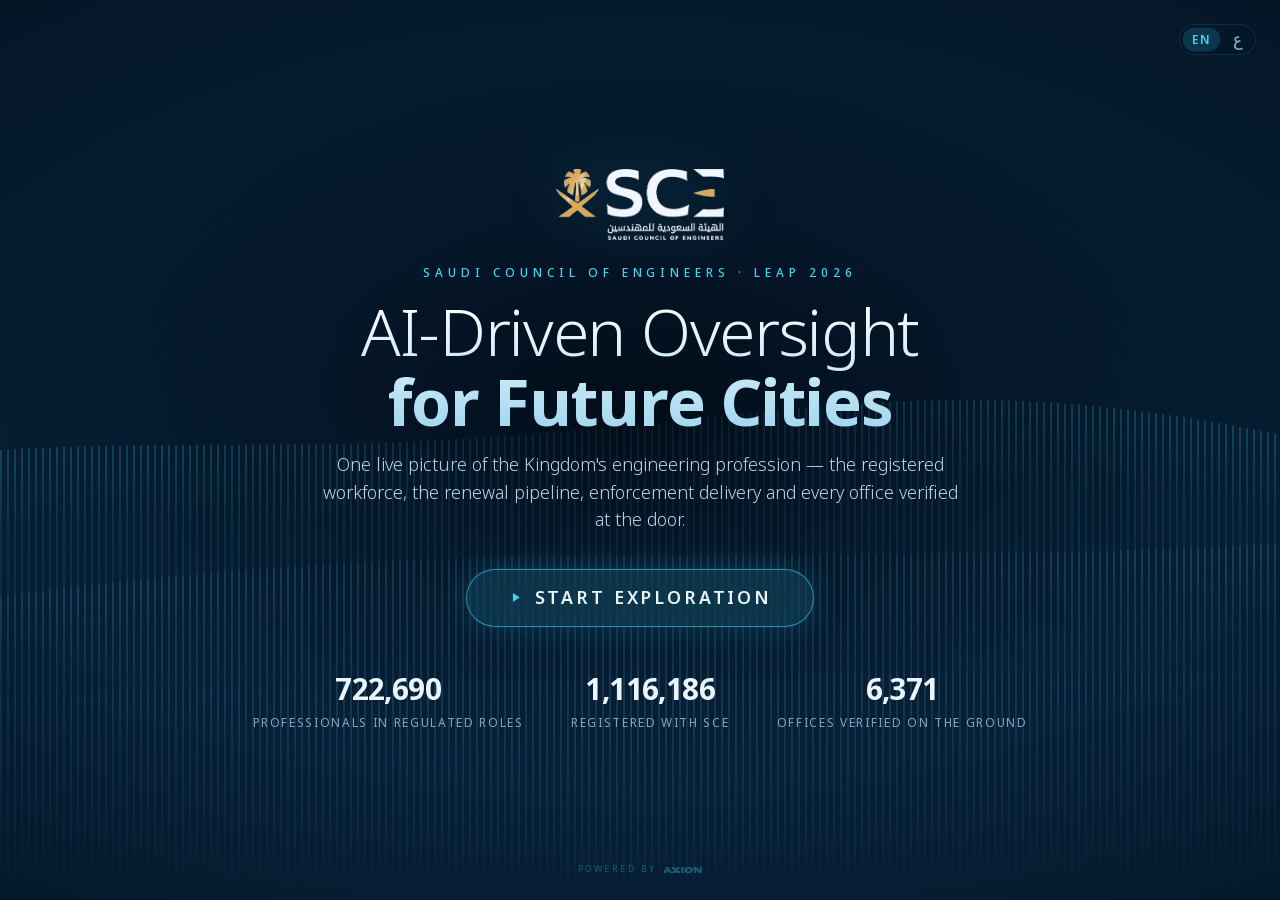
==== commit ae3a0817: "Write up the audit, fix the bundler, rebuild the deliverable DESIGN-AUDIT.md records the pass across" ====
--- a/SCE_LEAP_2026.html
+++ b/SCE_LEAP_2026.html
@@ -6,12 +6,25 @@
     <title>SCE · Smart Monitoring Center — LEAP 2026</title>
     <meta name="description" content="Saudi Council of Engineers national monitoring dashboards, LEAP 2026." />
 
+    <link rel="icon" href="[data-uri]" sizes="any" />
+    <link rel="icon" type="image/png" sizes="16x16" href="[data-uri]" />
+    <link rel="icon" type="image/png" sizes="32x32" href="[data-uri]" />
+    <link rel="icon" type="image/png" sizes="192x192" href="[data-uri]" />
+    <link rel="icon" type="image/png" sizes="512x512" href="[data-uri]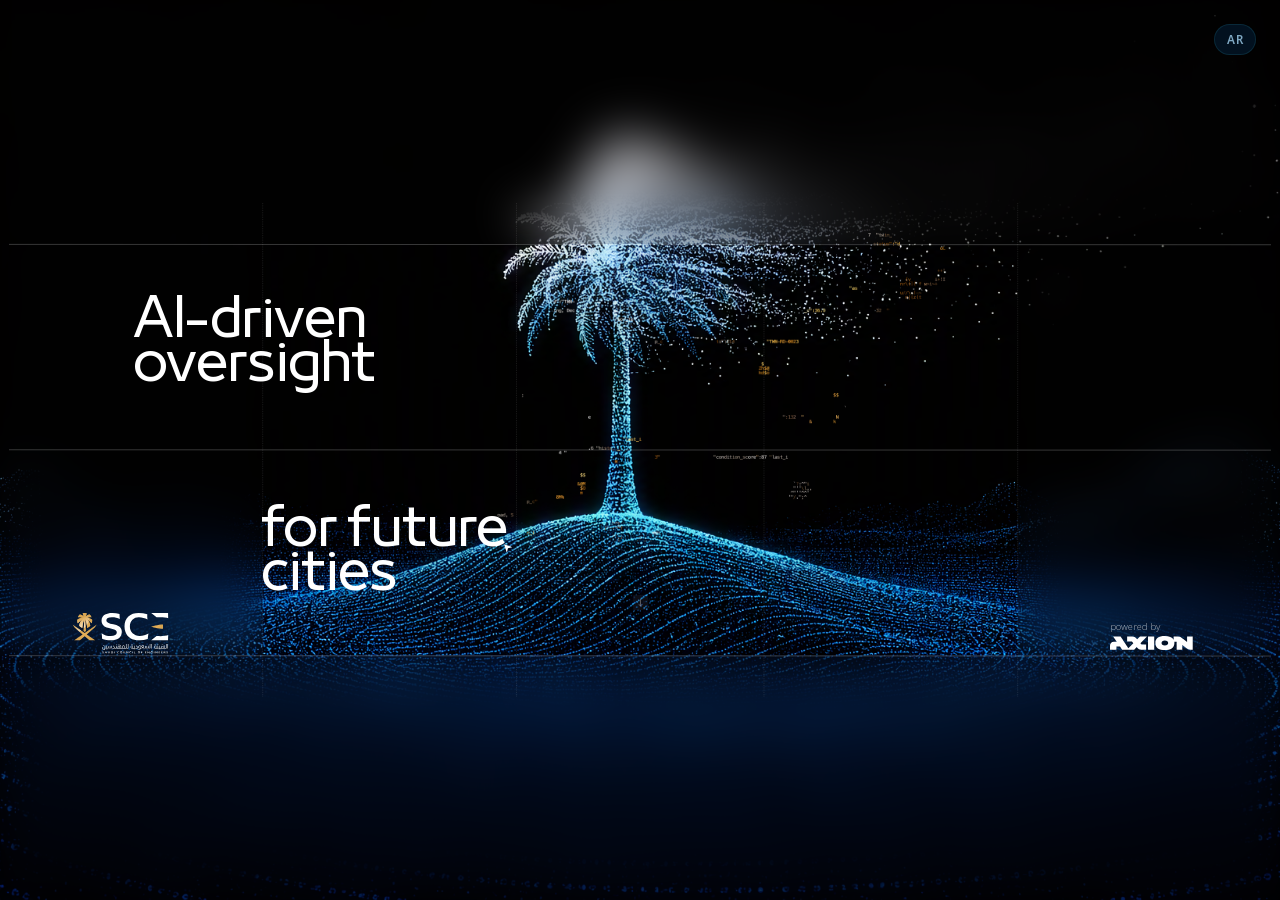
==== commit 0deae2a2: "Port the LEAP hero frame as the start screen The splash is now a 1:1 port of the Figma hero (node 24" ====
--- a/SCE_LEAP_2026.html
+++ b/SCE_LEAP_2026.html
@@ -484,7 +484,6 @@
   gap: var(--pad-card);
   overflow: hidden;
   padding: var(--pad-card);
-  border: var(--hairline) solid var(--panel-border);
   border-radius: var(--radius-card);
   background: var(--surface);
   box-shadow:
@@ -495,7 +494,6 @@
 
 [data-grid-item][data-moving] .widget,
 [data-grid-item][data-resizing] .widget {
-  border-color: var(--panel-border-strong);
   box-shadow:
     var(--glow-drag),
     0 0 0 1px rgba(var(--cy-rgb), 0.4);
@@ -515,6 +513,16 @@
 
 body.grid-dragging .widget-head {
   cursor: grabbing;
+}
+
+/* Stat cards and the map already read as their own block against the panel
+   background, so the header's hairline is redundant weight — dropping it
+   (and the padding it was spacing out) hands that height back to the cards
+   or the map instead of sitting empty. */
+.widget[data-chart='indicator'] .widget-head,
+.widget[data-chart='map'] .widget-head {
+  padding-bottom: 0;
+  border-bottom: none;
 }
 
 /* Axion's card title is sentence case, near-white and quiet, so the numbers in
@@ -534,35 +542,10 @@
   white-space: nowrap;
 }
 
-.widget-title::before {
-  width: var(--sp-1);
-  height: var(--sp-4);
-  flex: none;
-  border-radius: var(--radius-pill);
-  background: var(--cy);
-  box-shadow: 0 0 var(--sp-2) rgba(var(--cy-rgb), 0.55);
-  content: '';
-}
-
 .widget-title .label {
   overflow: hidden;
   min-width: 0;
   flex-shrink: 1;
-  text-overflow: ellipsis;
-}
-
-/* Shrinks far faster than the primary label, so a narrow header gives up the
-   other-language gloss rather than truncating the name of the panel. */
-.widget-title .gloss {
-  overflow: hidden;
-  min-width: 0;
-  /* Absorbs essentially all the shrink: the panel's own name is the last thing
-     a narrow header gives up. */
-  flex-shrink: 1000;
-  color: var(--mut-2);
-  font-size: 0.85em;
-  font-weight: 400;
-  letter-spacing: 0;
   text-overflow: ellipsis;
 }
 
@@ -605,11 +588,8 @@
   flex: none;
   gap: var(--sp-1);
   padding: var(--track-pad);
-  border: var(--hairline) solid var(--separator);
-  border-radius: var(--radius-md);
-  background: var(--track);
-  /* the pill can pop slightly past its own edges on press */
-  overflow: visible;
+  border-radius: var(--radius-pill);
+  overflow: hidden;
   touch-action: pan-y;
 }
 
@@ -624,7 +604,7 @@
   left: 0;
   right: 0;
   z-index: 0;
-  border-radius: calc(var(--radius-md) - var(--track-pad));
+  border-radius: var(--radius-pill);
   background-color: var(--chip-fill);
   pointer-events: none;
   transform: translateZ(0);
@@ -652,7 +632,7 @@
   z-index: 1;
   padding: var(--sp-1) var(--sp-3);
   border: var(--hairline) solid transparent;
-  border-radius: calc(var(--radius-md) - var(--track-pad));
+  border-radius: var(--radius-pill);
   color: var(--mut);
   font-size: var(--fs-xs);
   font-weight: 500;
@@ -679,18 +659,14 @@
 /* --- Compact cards -------------------------------------------------------
    At the raised type scale a two-row panel spends a quarter of its height on
    the header and its own padding, which left the chart 84px and a donut the
-   size of a coin. A narrow panel has the mirror problem: three chips eat
-   two-thirds of the header row and the panel truncates its own name.
-
-   Both cases want the same answer — chrome steps down one rung and hands the
-   difference to the content — so both breakpoints carry IDENTICAL chip values.
-   They used to disagree (13u/3u under max-height, 13.5u/4u under max-width) at
-   equal specificity, which meant a card that was short AND narrow silently got
-   the looser of the two, exactly where the tighter one was needed. Same values,
-   no ordering to get wrong.
-
-   The thresholds are in px because they are about how much room is left, not
-   about the design unit. */
+   size of a coin. The card is a size container, so a short one tightens its
+   own chrome and hands the difference to the content.
+
+   The chip tabs themselves stay a fixed size everywhere on purpose — a
+   shrunk tab on a short or narrow card read as a different control than the
+   same tab elsewhere, not as the same control adapting. The threshold below
+   is in px because it is about how much room is left, not about the design
+   unit. */
 
 [data-grid-item] {
   container-type: size;
@@ -704,29 +680,6 @@
 
   .widget-head {
     padding-bottom: var(--sp-2);
-  }
-
-  .widget-title {
-    font-size: var(--fs-sm);
-    gap: var(--sp-2);
-  }
-
-  .widget-title::before {
-    height: var(--sp-3);
-  }
-}
-
-@container (max-height: 280px) {
-  .chip {
-    padding: var(--sp-1) var(--sp-2);
-    font-size: var(--fs-2xs);
-  }
-}
-
-@container (max-width: 760px) {
-  .chip {
-    padding: var(--sp-1) var(--sp-2);
-    font-size: var(--fs-2xs);
   }
 }
 
@@ -824,6 +777,7 @@
   color: var(--mut-2);
   font-size: min(var(--fs-xs), var(--cap-note));
   line-height: 1.3;
+  text-align: center;
 }
 
 /* --- Legend (shared/legend.tsx) ------------------------------------------ */
@@ -869,6 +823,7 @@
   max-width: 42%;
   flex-direction: column;
   flex-wrap: nowrap;
+  align-items: center;
   justify-content: safe center;
   gap: var(--sp-1);
   padding-inline-start: var(--sp-3);
@@ -1396,6 +1351,7 @@
   text-transform: none;
 }
 
+
     </style>
     <style>
 /* Tile stagger. `--enter-delay` is written per widget in reading order on the
@@ -1458,8 +1414,7 @@
   align-items: center;
   justify-content: space-between;
   padding: 0 var(--sp-6);
-  border-bottom: var(--hairline) solid var(--panel-border);
-  background: linear-gradient(180deg, rgba(4, 24, 43, 0.9), rgba(4, 24, 43, 0));
+  background: linear-gradient(0deg, rgba(4, 24, 43, 0.9), rgba(4, 24, 43, 0));
 }
 
 .hdr-brand {
@@ -1472,37 +1427,6 @@
 .hdr-logo {
   height: calc(56 * var(--u));
   filter: drop-shadow(0 0 18px rgba(var(--cy-rgb), 0.22));
-}
-
-.hdr-rule {
-  width: var(--hairline);
-  height: calc(44 * var(--u));
-  background: var(--panel-border);
-}
-
-.hdr-title {
-  color: var(--tx);
-  font-size: var(--fs-md);
-  font-weight: 600;
-  letter-spacing: 0.18em;
-  text-transform: uppercase;
-}
-
-/* The other-language gloss under the centre name. It shrinks and gives way
-   before the name does, and carries the script it is actually written in. */
-.hdr-sub {
-  overflow: hidden;
-  max-width: calc(420 * var(--u));
-  margin-top: var(--sp-1);
-  color: var(--mut);
-  font-size: var(--fs-xs);
-  letter-spacing: 0.1em;
-  text-overflow: ellipsis;
-  white-space: nowrap;
-}
-
-[dir='ltr'] .hdr-sub {
-  font-family: var(--font-ar);
 }
 
 .hdr-meta {
@@ -1512,21 +1436,6 @@
   justify-content: flex-end;
   gap: var(--sp-4);
   text-align: right;
-}
-
-.hdr-event {
-  color: var(--gold);
-  font-size: var(--fs-md);
-  font-weight: 600;
-  letter-spacing: 0.16em;
-}
-
-.hdr-clock {
-  margin-top: var(--sp-1);
-  color: var(--mut);
-  font-size: var(--fs-xs);
-  font-variant-numeric: tabular-nums;
-  letter-spacing: 0.1em;
 }
 
 /* --- Cross-cutting navigation --- */
@@ -1649,28 +1558,13 @@
   color: var(--tx);
 }
 
-.lang-btn.is-on {
-  background: rgba(var(--cy-rgb), 0.16);
-  box-shadow: var(--glow-spectrum);
-  color: var(--cy);
-}
-
-/* The Arabic segment is a single glyph and needs the Arabic face plus a little
-   more room to sit on the same optical baseline as "EN". */
-.lang-btn[lang='ar'] {
-  font-family: var(--font-ar);
-  font-size: calc(var(--fs-xs) * 1.25);
-  letter-spacing: 0;
-  line-height: 0.9;
-}
-
 /* --- Scale readout ---
    `[` and `]` retune the type scale on the stand; this is the only feedback,
    and it disappears on its own so it can never be left on screen. */
 .shell-toast {
   z-index: 1000;
   position: fixed;
-  bottom: calc(var(--shell-ticker) + var(--sp-4));
+  bottom: calc(var(--shell-header) + var(--sp-4));
   left: 50%;
   padding: var(--sp-2) var(--sp-5);
   border: var(--hairline) solid var(--panel-border-strong);
@@ -1711,6 +1605,73 @@
   color: var(--gold);
 }
 
+/* --- Settings --- */
+.settings {
+  position: relative;
+}
+
+.hdr-settings {
+  display: flex;
+  width: calc(34 * var(--u));
+  height: calc(34 * var(--u));
+  align-items: center;
+  justify-content: center;
+  border-radius: 50%;
+  color: var(--mut);
+  transition:
+    background var(--dur-fast) var(--ease),
+    color var(--dur-fast) var(--ease);
+}
+
+.hdr-settings svg {
+  width: calc(18 * var(--u));
+  height: calc(18 * var(--u));
+  fill: currentColor;
+}
+
+.hdr-settings:hover {
+  background: var(--control-hover);
+  color: var(--tx);
+}
+
+.settings-panel {
+  position: absolute;
+  z-index: 10;
+  bottom: calc(100% + 14 * var(--u));
+  right: 0;
+  display: flex;
+  width: max-content;
+  flex-direction: column;
+  gap: calc(8 * var(--u));
+  padding: calc(12 * var(--u)) calc(16 * var(--u));
+  border: var(--hairline) solid var(--panel-border-strong);
+  border-radius: var(--radius-md);
+  background: rgba(4, 24, 43, 0.96);
+  box-shadow: var(--glow-spectrum);
+  backdrop-filter: var(--blur-glass);
+}
+
+.settings-panel[hidden] {
+  display: none;
+}
+
+.settings-row {
+  display: flex;
+  align-items: center;
+  gap: calc(10 * var(--u));
+  color: var(--tx-2);
+  font-size: var(--fs-chip);
+  letter-spacing: 0.02em;
+  cursor: pointer;
+  white-space: nowrap;
+}
+
+.settings-check {
+  width: calc(16 * var(--u));
+  height: calc(16 * var(--u));
+  accent-color: var(--cy);
+}
+
 /* --- Board stage --- */
 .stage {
   position: relative;
@@ -1740,8 +1701,10 @@
   height: var(--shell-ticker);
   flex: none;
   align-items: center;
-  border-top: var(--hairline) solid var(--panel-border);
-  background: rgba(3, 20, 36, 0.94);
+}
+
+.ticker[hidden] {
+  display: none;
 }
 
 .ticker-track {
@@ -1815,23 +1778,44 @@
   }
 }
 
-body.grid-dragging .ticker-track {
+body.grid-dragging .ticker-track,
+.ticker.is-paused .ticker-track {
   animation-play-state: paused;
 }
 
     </style>
     <style>
-/* SCE start screen. Deliberately SCE-branded rather than Axion-branded: this is
-   the client's front door, so the only Axion mark is the small credit line. */
+/* SCE start screen — the LEAP hero frame (Figma node 2421-648), ported 1:1.
+
+   The frame is designed at 2880x1152, so the splash carries its own unit:
+   `--su` is one design pixel of that frame, from the viewport alone. It is
+   deliberately NOT `--u` — the splash is a poster, not a board, so the `[`/`]`
+   type-scale knob must not move its composition. Every coordinate below is
+   the Figma value times `--su`; where a value looks arbitrary (161, 942,
+   2498) it is the design's own, not something picked by eye.
+
+   The palm still + video cover the whole viewport; the composed scene
+   (grid, blur frame, headlines, logos) letterboxes inside it. */
+
+@font-face {
+  /* 29LT Bukra, variable. Shipped whole rather than subset: the variable
+     tables carry the weight axis the headline relies on, and this face only
+     loads behind the splash. */
+  font-family: '29LT Bukra';
+  src: url('[data-uri]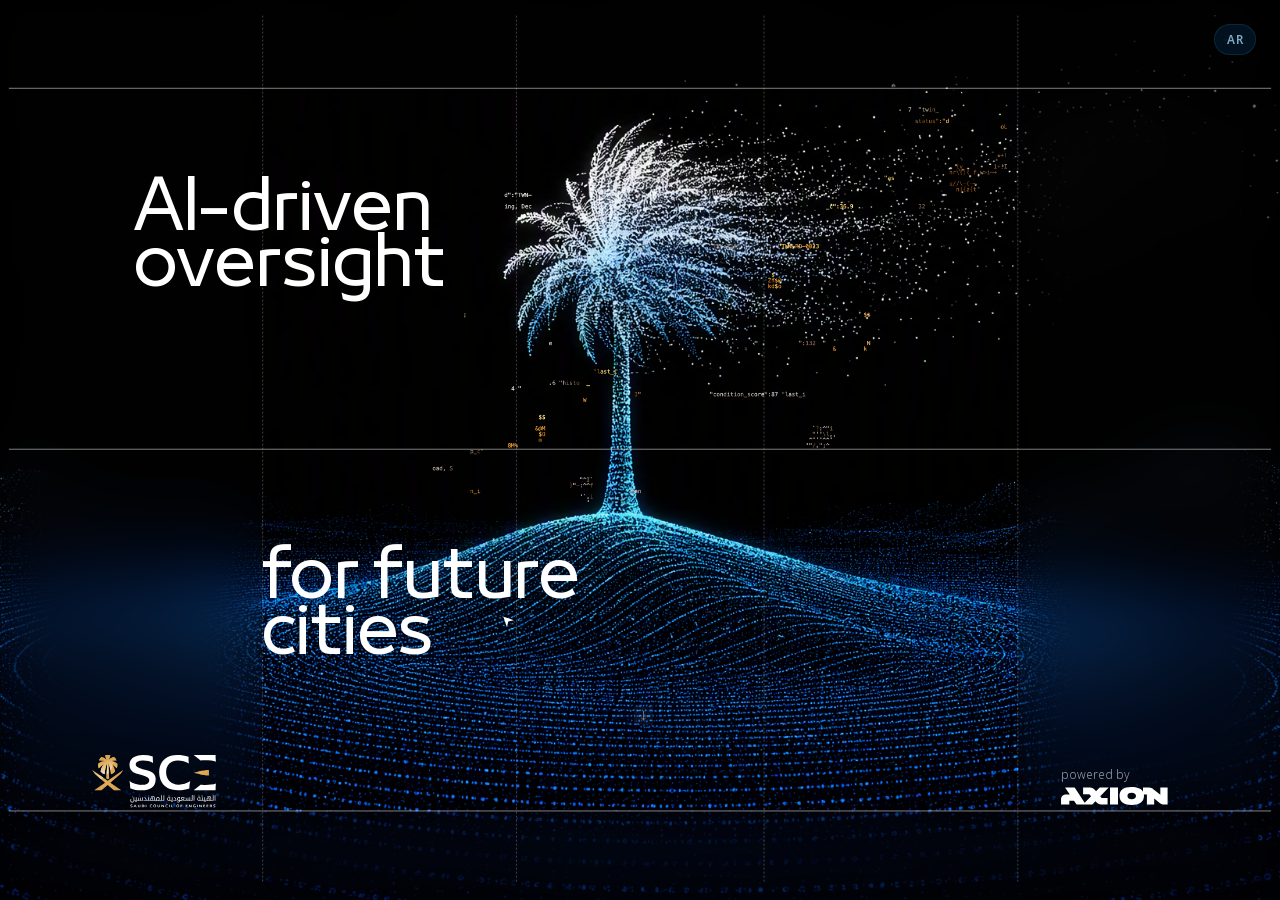
==== commit 651e1f13: "Move the splash onto the app's own scale system The hero frame converts to the token scale exactly (" ====
--- a/SCE_LEAP_2026.html
+++ b/SCE_LEAP_2026.html
@@ -1785,17 +1785,15 @@
 
     </style>
     <style>
-/* SCE start screen — the LEAP hero frame (Figma node 2421-648), ported 1:1.
-
-   The frame is designed at 2880x1152, so the splash carries its own unit:
-   `--su` is one design pixel of that frame, from the viewport alone. It is
-   deliberately NOT `--u` — the splash is a poster, not a board, so the `[`/`]`
-   type-scale knob must not move its composition. Every coordinate below is
-   the Figma value times `--su`; where a value looks arbitrary (161, 942,
-   2498) it is the design's own, not something picked by eye.
-
-   The palm still + video cover the whole viewport; the composed scene
-   (grid, blur frame, headlines, logos) letterboxes inside it. */
+/* SCE start screen — the LEAP hero frame (Figma node 2421-648).
+
+   The frame is drawn at 2880x1152, and it converts to this app's own system
+   exactly: the 116px headline is --fs-splash (88u) at the default 1.3 scale,
+   the 21px credit is --fs-xs — the design was composed on this token scale,
+   so the port keeps the tokens, not the pixel values. Composition follows the
+   boards' rule: positions are viewport fractions (the frame's own gridlines),
+   so the screen fills edge-to-edge at any aspect, while type and marks are
+   sized in --u and answer to `[` and `]` like everything else. */
 
 @font-face {
   /* 29LT Bukra, variable. Shipped whole rather than subset: the variable
@@ -1809,7 +1807,10 @@
 }
 
 .splash {
-  --su: min(100vw / 2880, 100vh / 1152);
+  /* Pure white and black, not --tx on --bg: the splash is the client's
+     poster and keeps the design's own ink, the way the chart tones keep
+     theirs. Declared once here; no literals below. */
+  --splash-ink: #fff;
 
   position: fixed;
   z-index: 1000;
@@ -1846,172 +1847,169 @@
   inset: 0;
 }
 
+/* Data-point scatter around the crown, centred where the frame puts it. */
+.splash-pattern {
+  position: absolute;
+  top: 23.4%;
+  left: 56.6%;
+  width: calc(788 * var(--u));
+  height: auto;
+  translate: -50% -50%;
+}
+
 /* --- The blur frame --- */
 
 /* The design's background-mask: a backdrop-blur border with a sharp window
-   over the palm. The window is 591..2290 x 113..1038 of the frame — the
-   same lines the grid draws — held here as offsets from the viewport
-   centre so the bands still cover a viewport wider or taller than the
-   scene. Four bands rather than one evenodd clip-path: a band can never
-   fail closed and blur the whole screen. */
+   over the palm. The window edges are the gridlines below, so the two stay
+   registered at any aspect. Four bands rather than one evenodd clip-path:
+   a band can never fail closed and blur the whole screen. */
 .splash-blur {
   position: absolute;
-  backdrop-filter: blur(calc(50 * var(--su)));
+  backdrop-filter: blur(calc(40 * var(--u)));
 }
 
 .splash-blur--top {
-  height: calc(50% - 463 * var(--su));
+  height: 9.8%;
   inset: 0 0 auto 0;
 }
 
 .splash-blur--bottom {
-  height: calc(50% - 462 * var(--su));
+  height: 9.9%;
   inset: auto 0 0 0;
 }
 
 .splash-blur--left,
 .splash-blur--right {
-  top: calc(50% - 463 * var(--su));
-  bottom: calc(50% - 462 * var(--su));
+  top: 9.8%;
+  bottom: 9.9%;
+  width: 20.5%;
 }
 
 .splash-blur--left {
   left: 0;
-  width: calc(50% - 849 * var(--su));
 }
 
 .splash-blur--right {
   right: 0;
-  width: calc(50% - 850 * var(--su));
-}
-
-/* --- The scene --- */
-
-.splash-scene {
-  position: absolute;
-  top: 50%;
-  left: 50%;
-  width: calc(2880 * var(--su));
-  height: calc(1152 * var(--su));
-  translate: -50% -50%;
-}
-
-/* Data-point scatter around the crown: a 1024px plate centred on
-   (1631, 270) of the frame. */
-.splash-pattern {
-  position: absolute;
-  top: calc(270 * var(--su));
-  left: calc(1631 * var(--su));
-  width: calc(1024 * var(--su));
-  height: calc(1024 * var(--su));
-  translate: -50% -50%;
-}
-
+}
+
+/* --- The grid --- */
+
+/* Three solid horizontals, four dashed verticals, on the frame's own
+   fractions; inline SVG in index.html with non-scaling strokes, so the
+   lines stretch with the viewport and the hairline does not. */
 .splash-grid {
   position: absolute;
-  inset: calc(20 * var(--su));
-  width: calc(2840 * var(--su));
-  height: calc(1111 * var(--su));
-}
-
-/* Two survey glyphs pinned to the hillside. */
+  width: 100%;
+  height: 100%;
+  color: var(--splash-ink);
+  inset: 0;
+  pointer-events: none;
+}
+
+/* --- Survey glyphs on the hillside --- */
+
+/* Both keep the design's odd sizes (13u, 26u): a 17x18 glyph rounded to the
+   4-unit rail would visibly change shape, and nothing else aligns to it. */
 .splash-spark {
   position: absolute;
-  top: calc(794 * var(--su));
-  left: calc(1141 * var(--su));
-  width: calc(17 * var(--su));
-  height: calc(18 * var(--su));
+  top: 68.9%;
+  left: 39.6%;
+  width: calc(13 * var(--u));
+  height: auto;
   translate: -50% -50%;
   rotate: 135deg;
 }
 
 .splash-marker {
   position: absolute;
-  top: calc(903 * var(--su));
-  left: calc(1425 * var(--su));
-  width: calc(34 * var(--su));
-  height: calc(34 * var(--su));
+  top: 78.4%;
+  left: 49.5%;
+  width: calc(26 * var(--u));
+  height: auto;
 }
 
 /* --- Headlines --- */
 
 /* One size, two staggered blocks. The English pair hangs off the frame's
    left gridline; the Arabic pair mirrors onto the right one with the
-   design's own offsets — not a reflection, its own composition. */
+   design's own offsets — not a reflection, its own composition. Widths are
+   in --u so the line breaks ride with the type, not with the aspect. */
 .splash-title {
   position: absolute;
-  color: #fff;
+  color: var(--splash-ink);
   font-family: '29LT Bukra', var(--font);
-  font-size: calc(116 * var(--su));
+  font-size: var(--fs-splash);
   font-weight: 400;
-  line-height: calc(100 * var(--su));
+  line-height: 0.86;
   text-box: trim-both cap alphabetic;
 }
 
 .splash-title--lead {
-  top: calc(227 * var(--su));
-  left: calc(299 * var(--su));
-  width: calc(556 * var(--su));
+  top: 19.7%;
+  left: 10.4%;
+  width: calc(428 * var(--u));
 }
 
 .splash-title--tail {
-  top: calc(697 * var(--su));
-  left: calc(588 * var(--su));
-  width: calc(644 * var(--su));
+  top: 60.5%;
+  left: 20.4%;
+  width: calc(496 * var(--u));
 }
 
 [dir='rtl'] .splash-title {
-  line-height: calc(122 * var(--su));
+  line-height: 1.05;
   text-align: right;
 }
 
 [dir='rtl'] .splash-title--lead {
-  top: calc(114 * var(--su));
-  right: calc(578 * var(--su));
+  top: 9.9%;
+  right: 20.1%;
   left: auto;
-  width: calc(606 * var(--su));
+  width: calc(468 * var(--u));
 }
 
 [dir='rtl'] .splash-title--tail {
-  top: calc(821 * var(--su));
-  right: calc(584 * var(--su));
+  top: 71.3%;
+  right: 20.3%;
   left: auto;
-  width: calc(644 * var(--su));
+  width: calc(496 * var(--u));
 }
 
 /* --- Marks --- */
 
-/* Both marks hold their corners in both locales, as designed. */
+/* Both marks sit just above the bottom gridline and hold their corners in
+   both locales, as designed. */
 .splash-sce {
   position: absolute;
-  top: calc(942 * var(--su));
-  left: calc(161 * var(--su));
-  width: calc(220 * var(--su));
-  height: calc(92 * var(--su));
+  bottom: calc(9.9% + var(--sp-1));
+  left: calc(124 * var(--u));
+  width: calc(168 * var(--u));
+  height: auto;
 }
 
 .splash-credit {
   position: absolute;
   display: flex;
   flex-direction: column;
-  gap: calc(10 * var(--su));
-  top: calc(960 * var(--su));
-  left: calc(2498 * var(--su));
-  width: calc(187 * var(--su));
-  color: #fff;
+  gap: var(--sp-2);
+  right: calc(152 * var(--u));
+  bottom: calc(9.9% + var(--sp-2));
+  width: calc(144 * var(--u));
+  color: var(--splash-ink);
   text-align: left;
 }
 
 .splash-credit span {
   opacity: 0.6;
-  font-size: calc(21 * var(--su));
+  font-size: var(--fs-xs);
   font-weight: 300;
-  line-height: calc(25 * var(--su));
+  line-height: 1.2;
 }
 
 .splash-credit img {
-  width: calc(186 * var(--su));
-  height: calc(32 * var(--su));
+  width: 100%;
+  height: auto;
 }
 
 /* --- Entrance --- */
@@ -2038,7 +2036,7 @@
 @keyframes splash-rise {
   from {
     opacity: 0;
-    translate: 0 calc(16 * var(--su));
+    translate: 0 var(--sp-4);
   }
 }
 
@@ -2140,22 +2138,36 @@
       <div class="splash-blur splash-blur--left"></div>
       <div class="splash-blur splash-blur--right"></div>
 
-      <div class="splash-scene">
-        <img class="splash-pattern" src="[data-uri]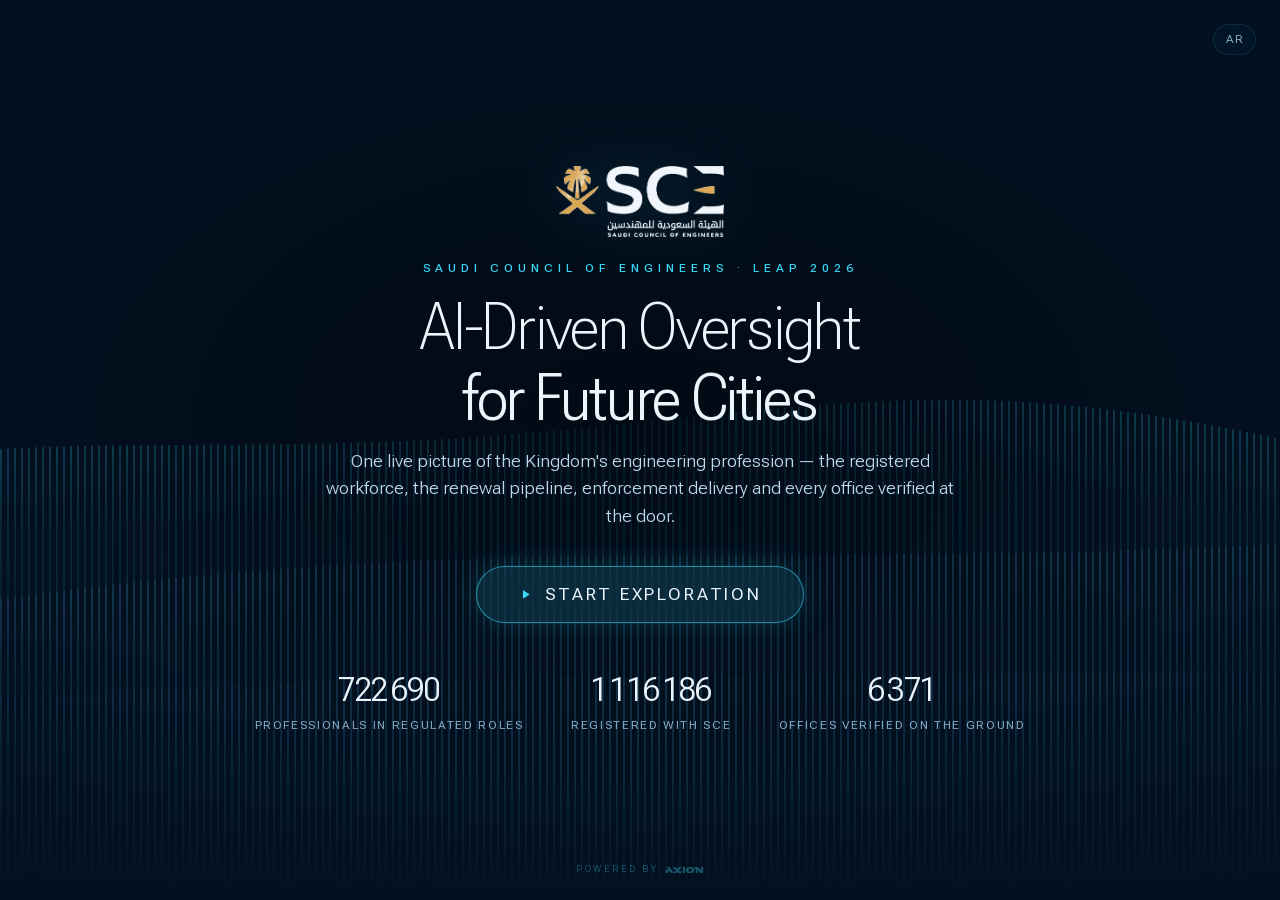
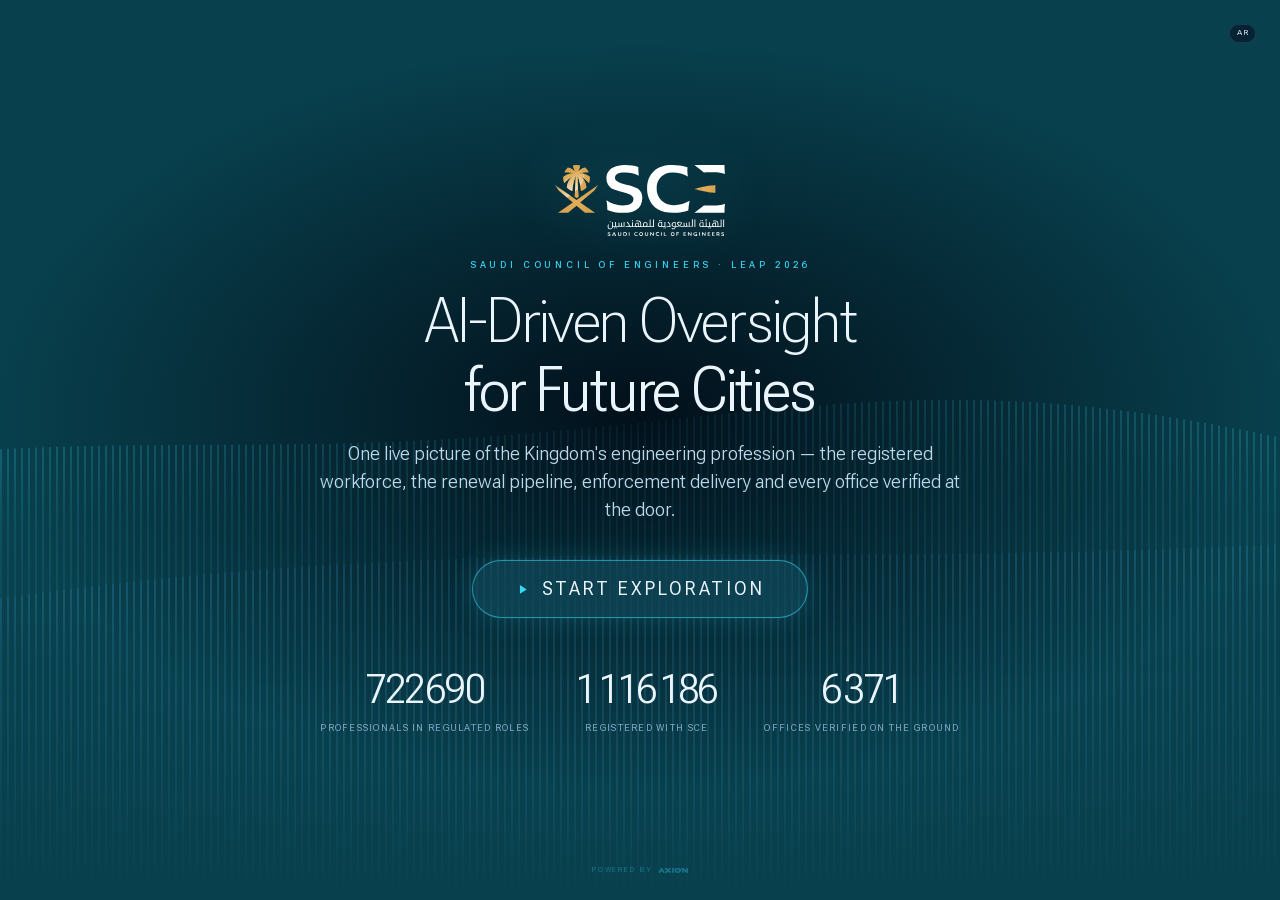
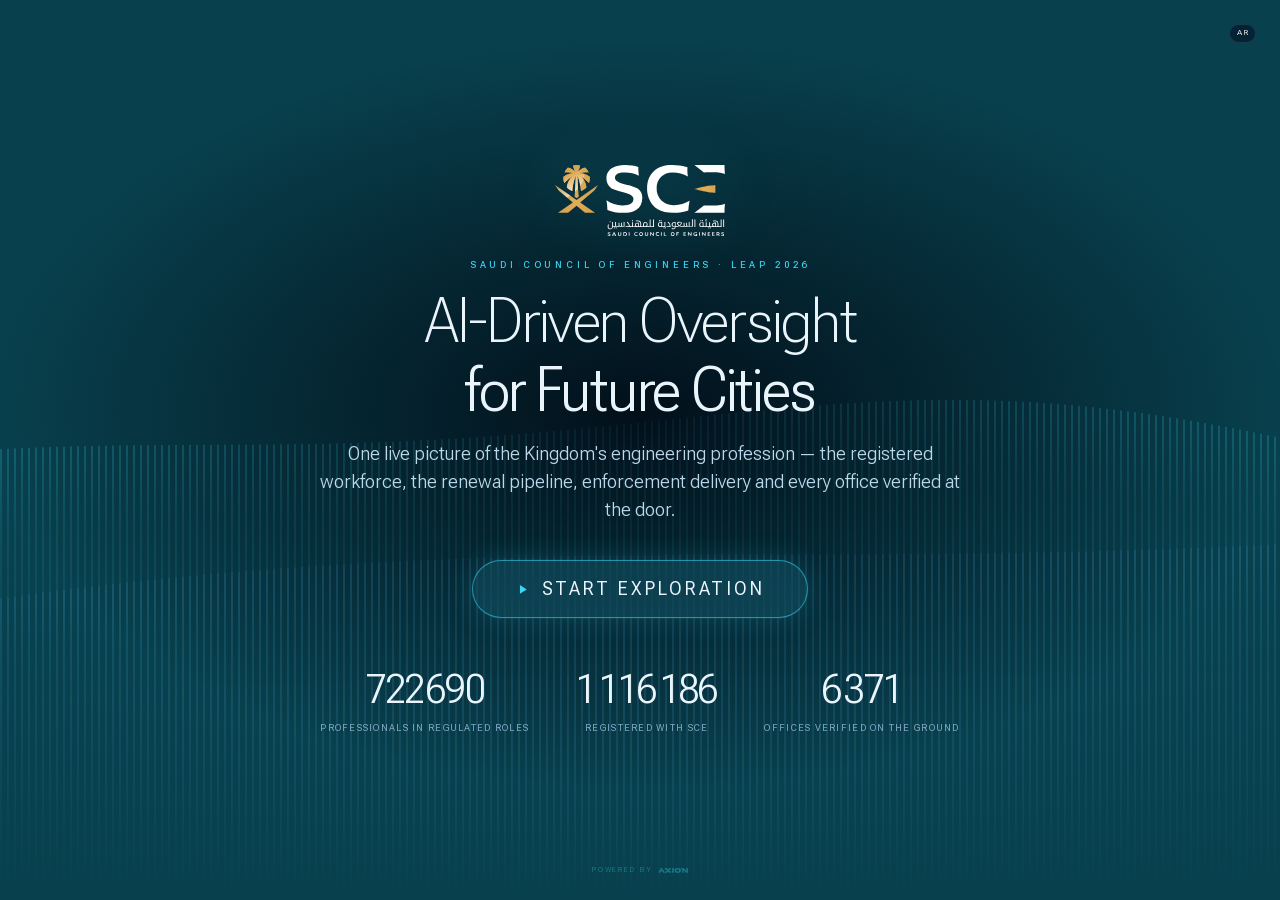
